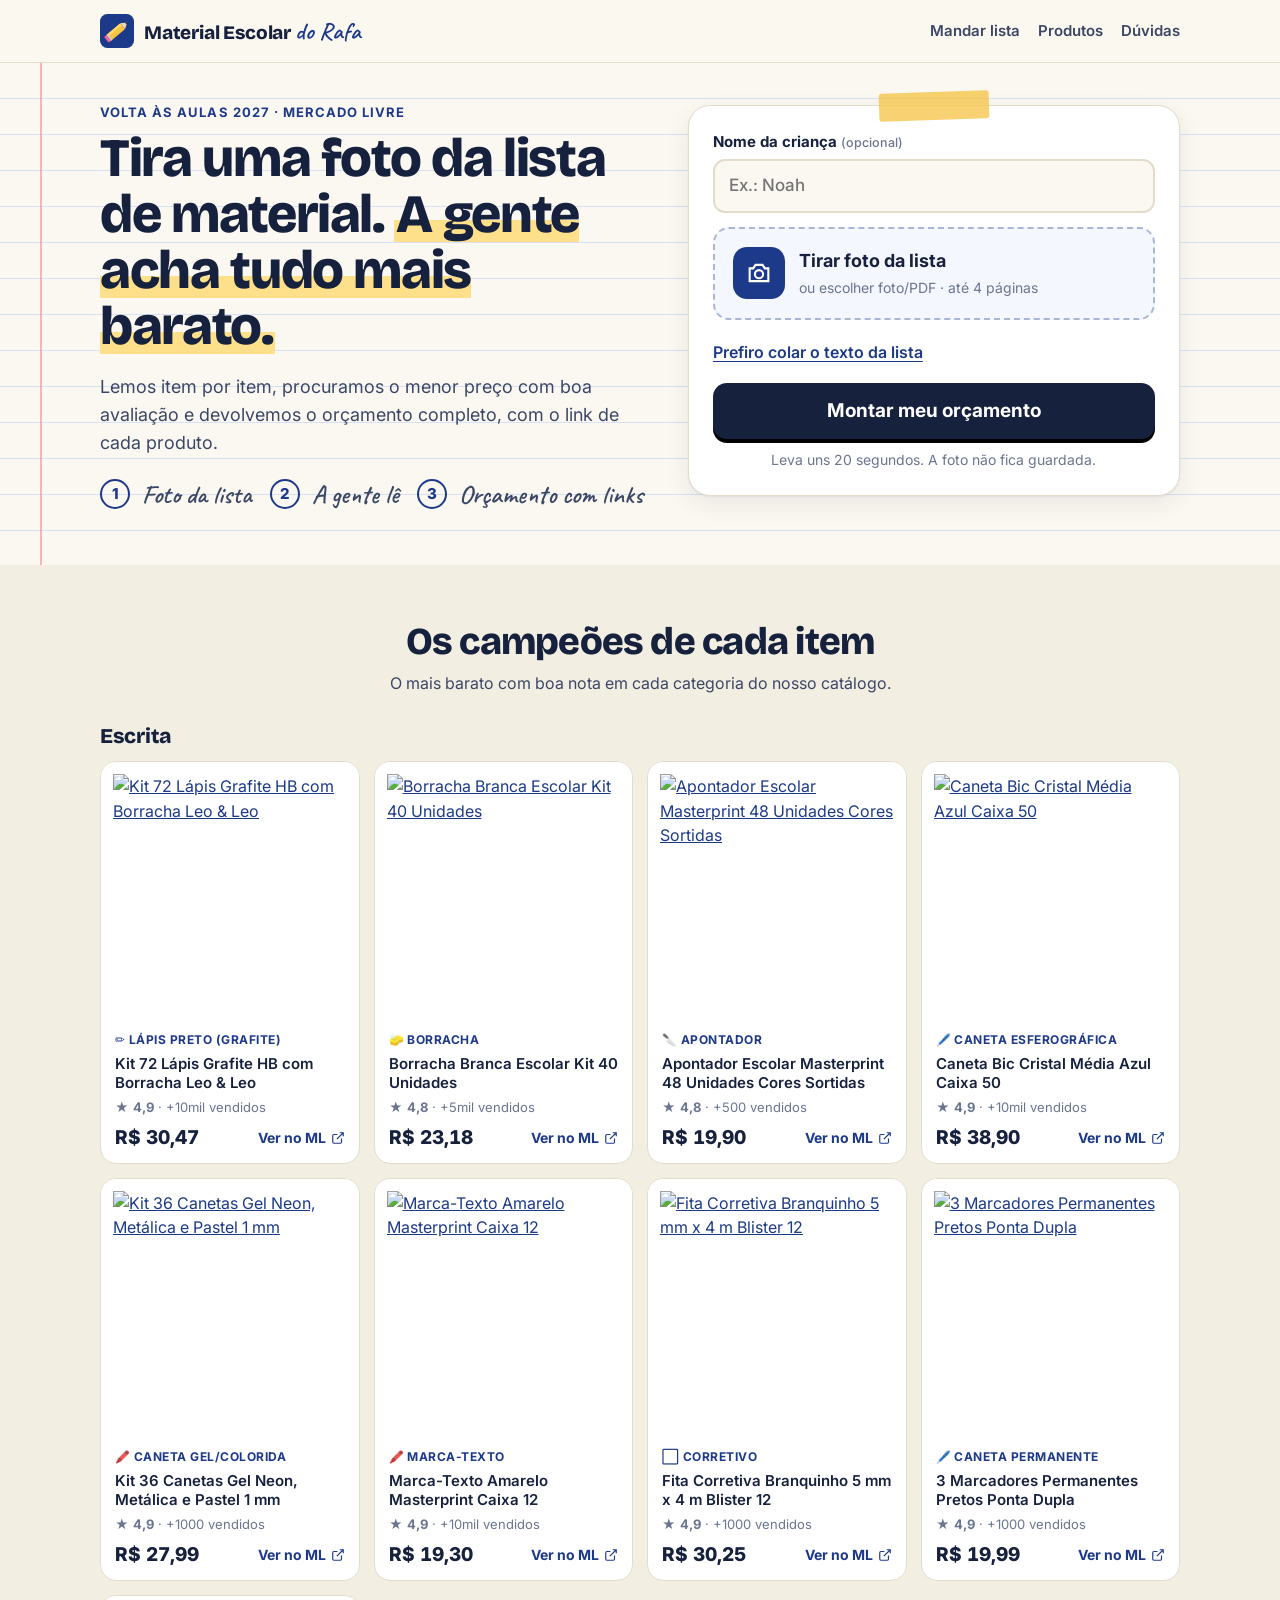
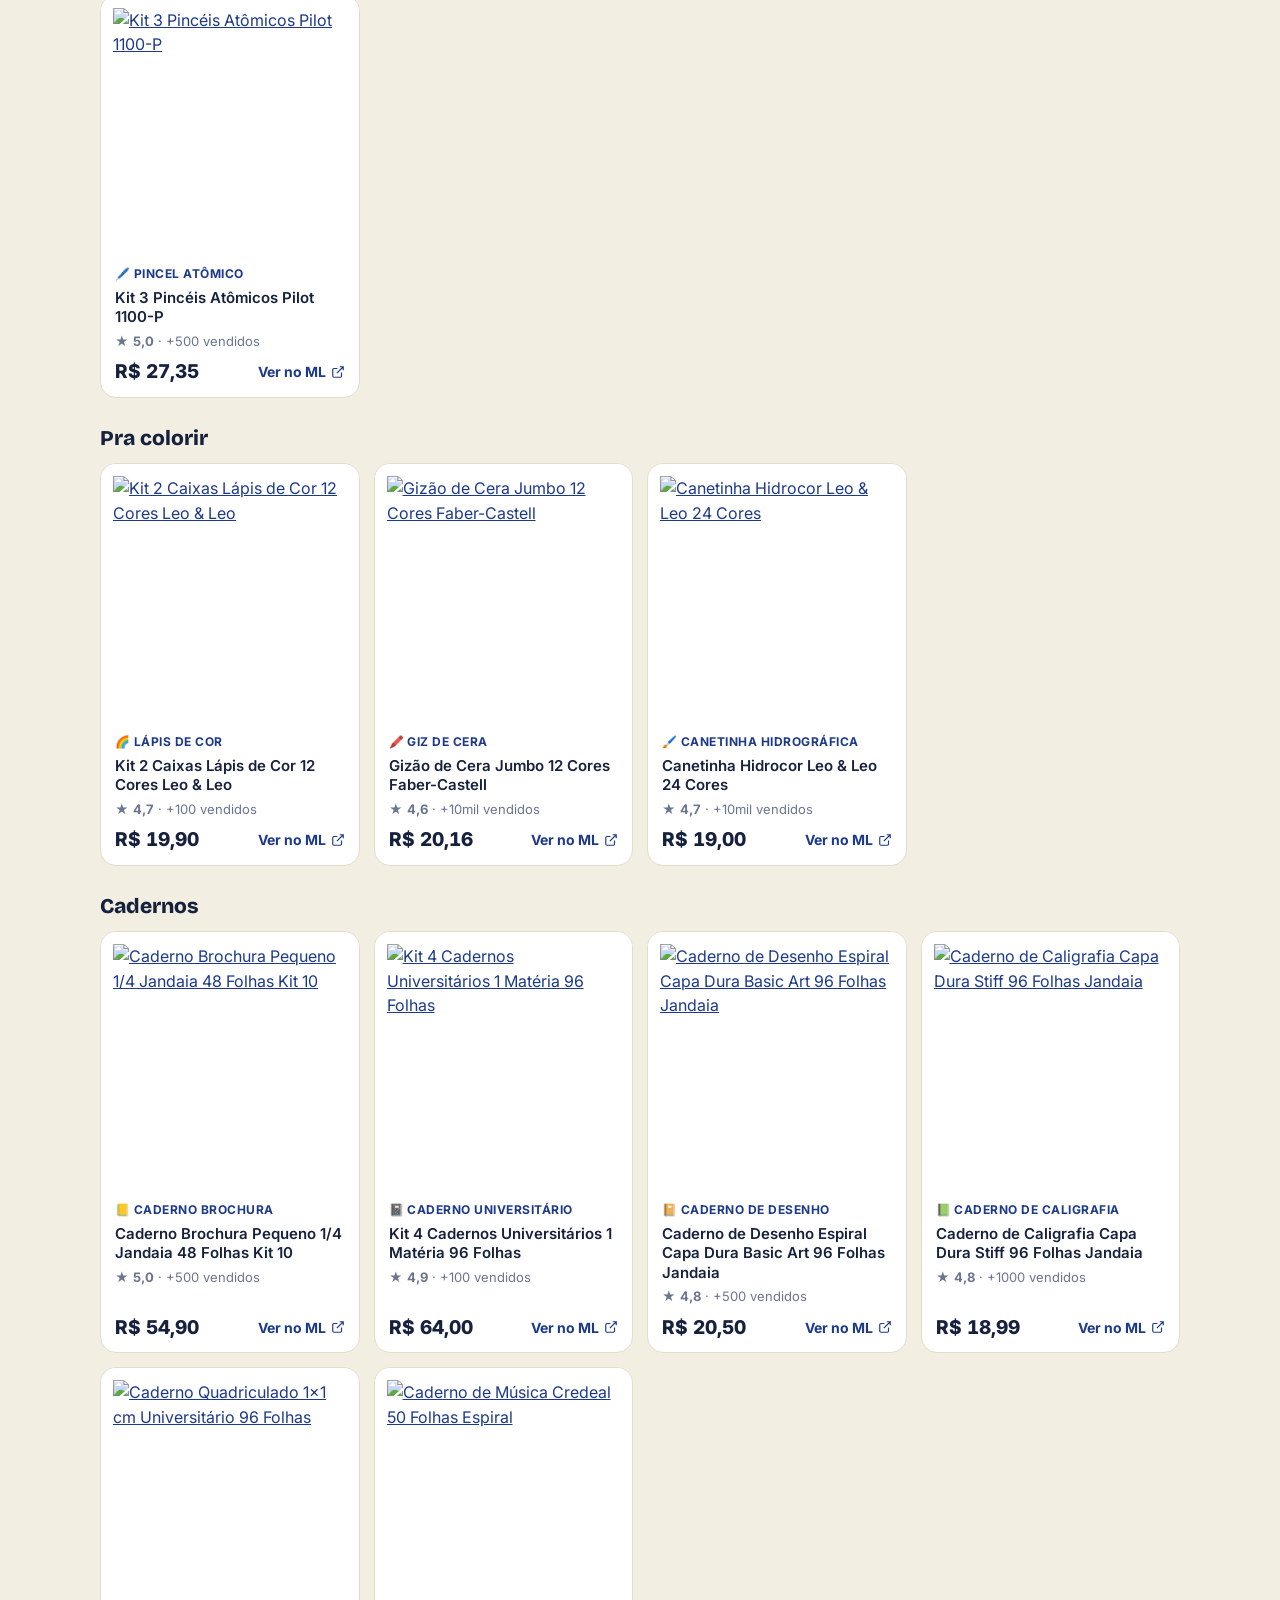
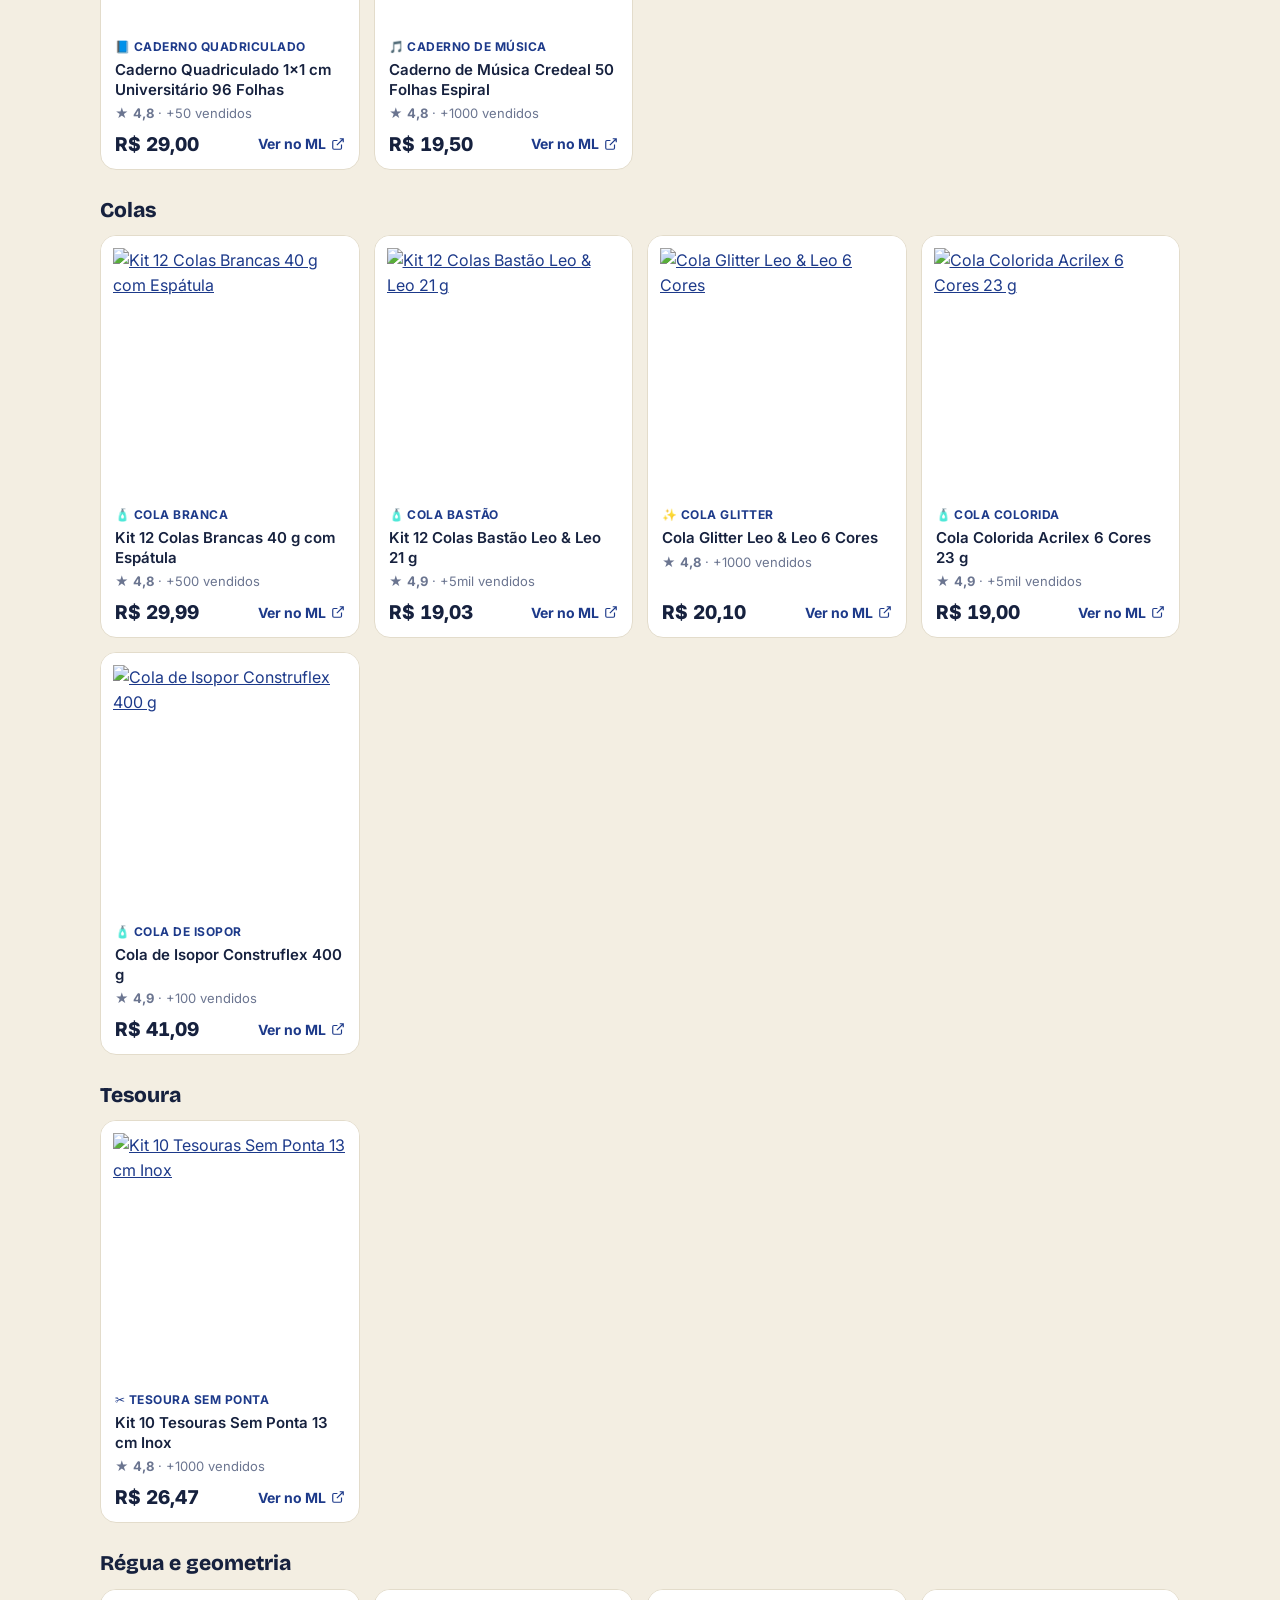
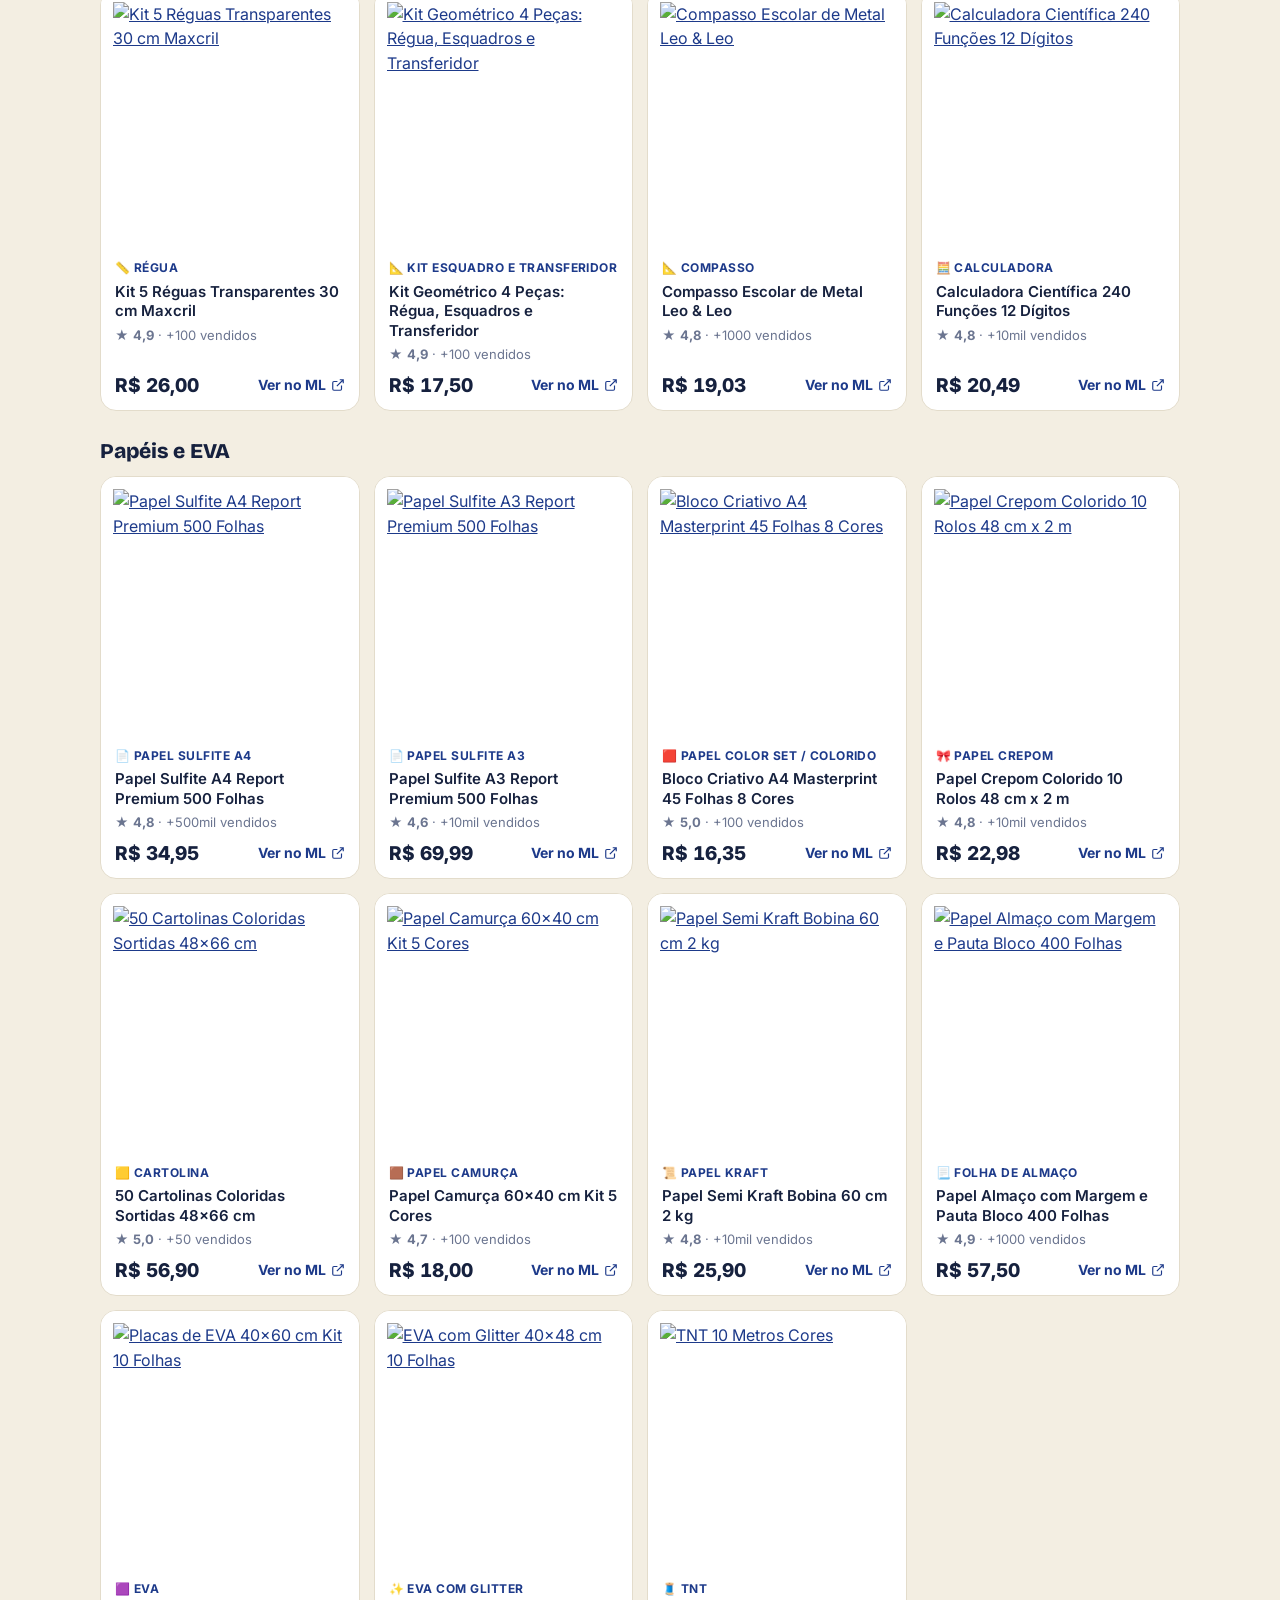
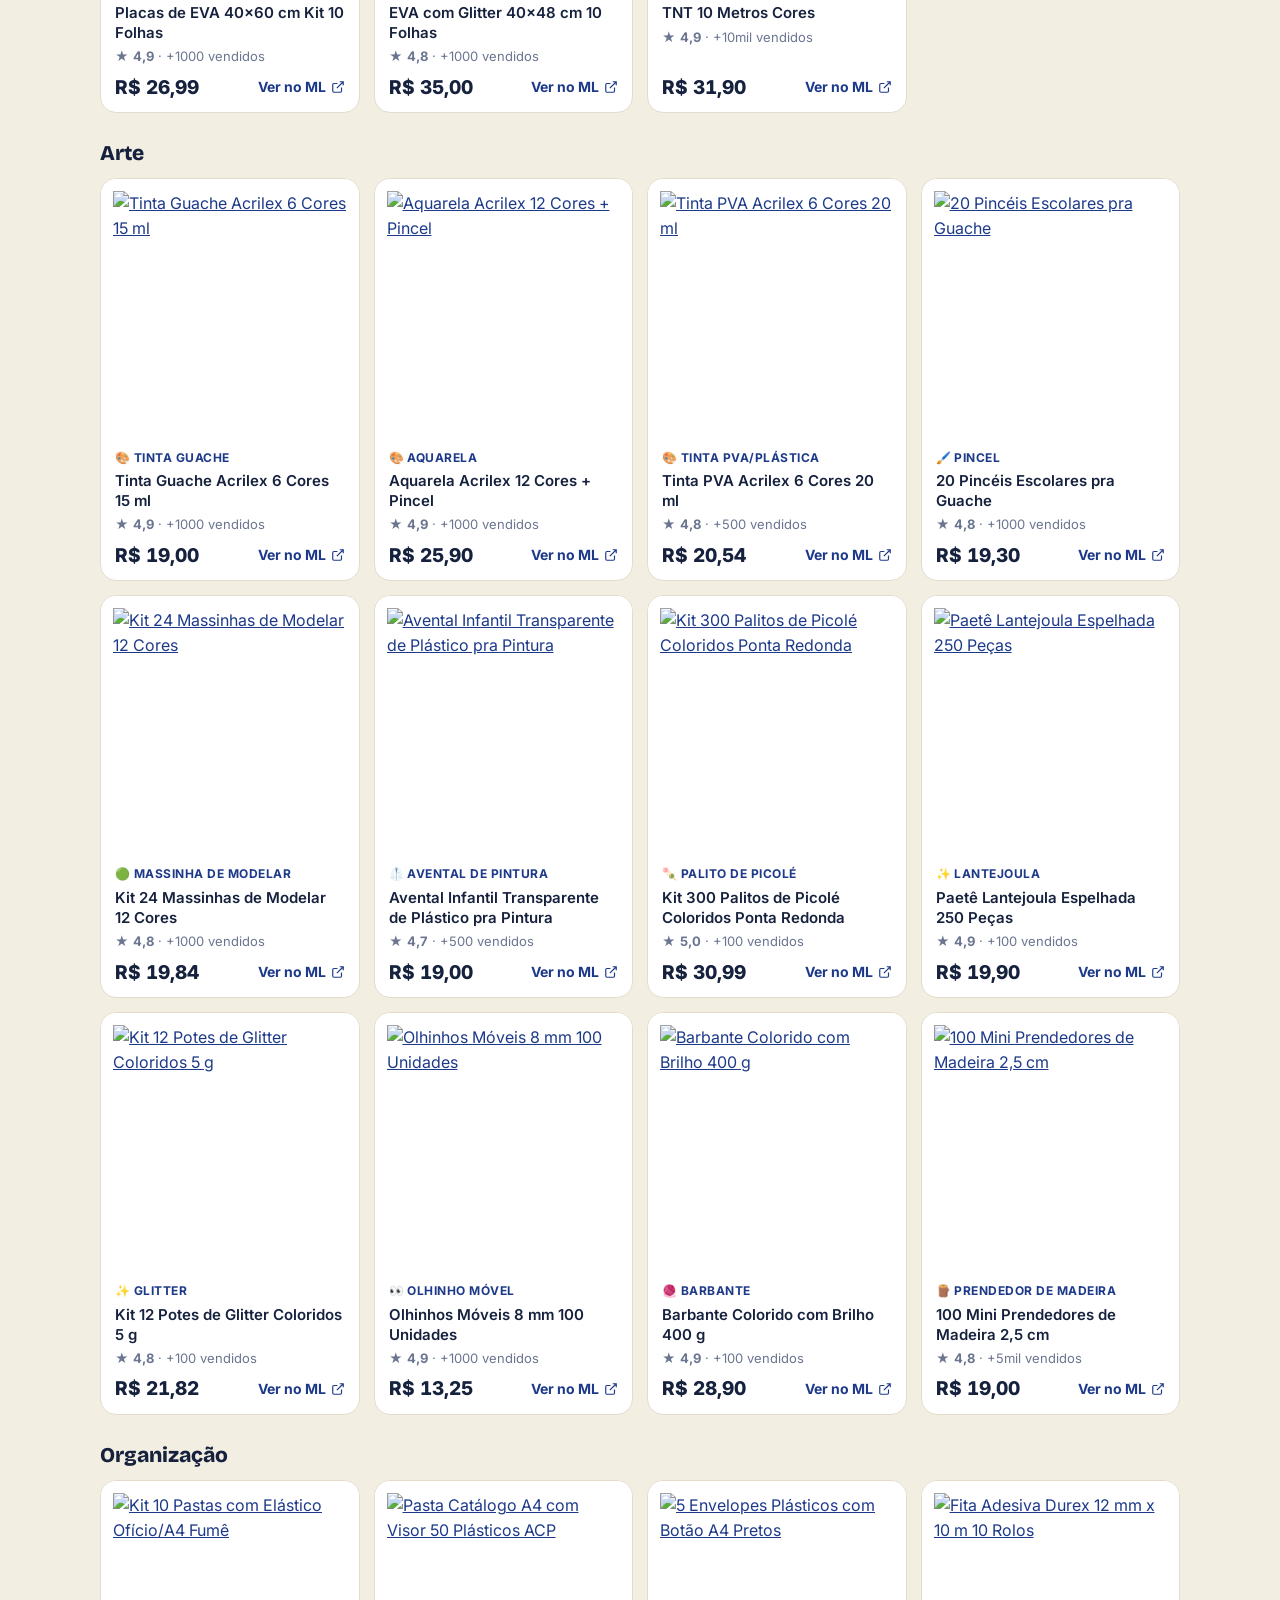
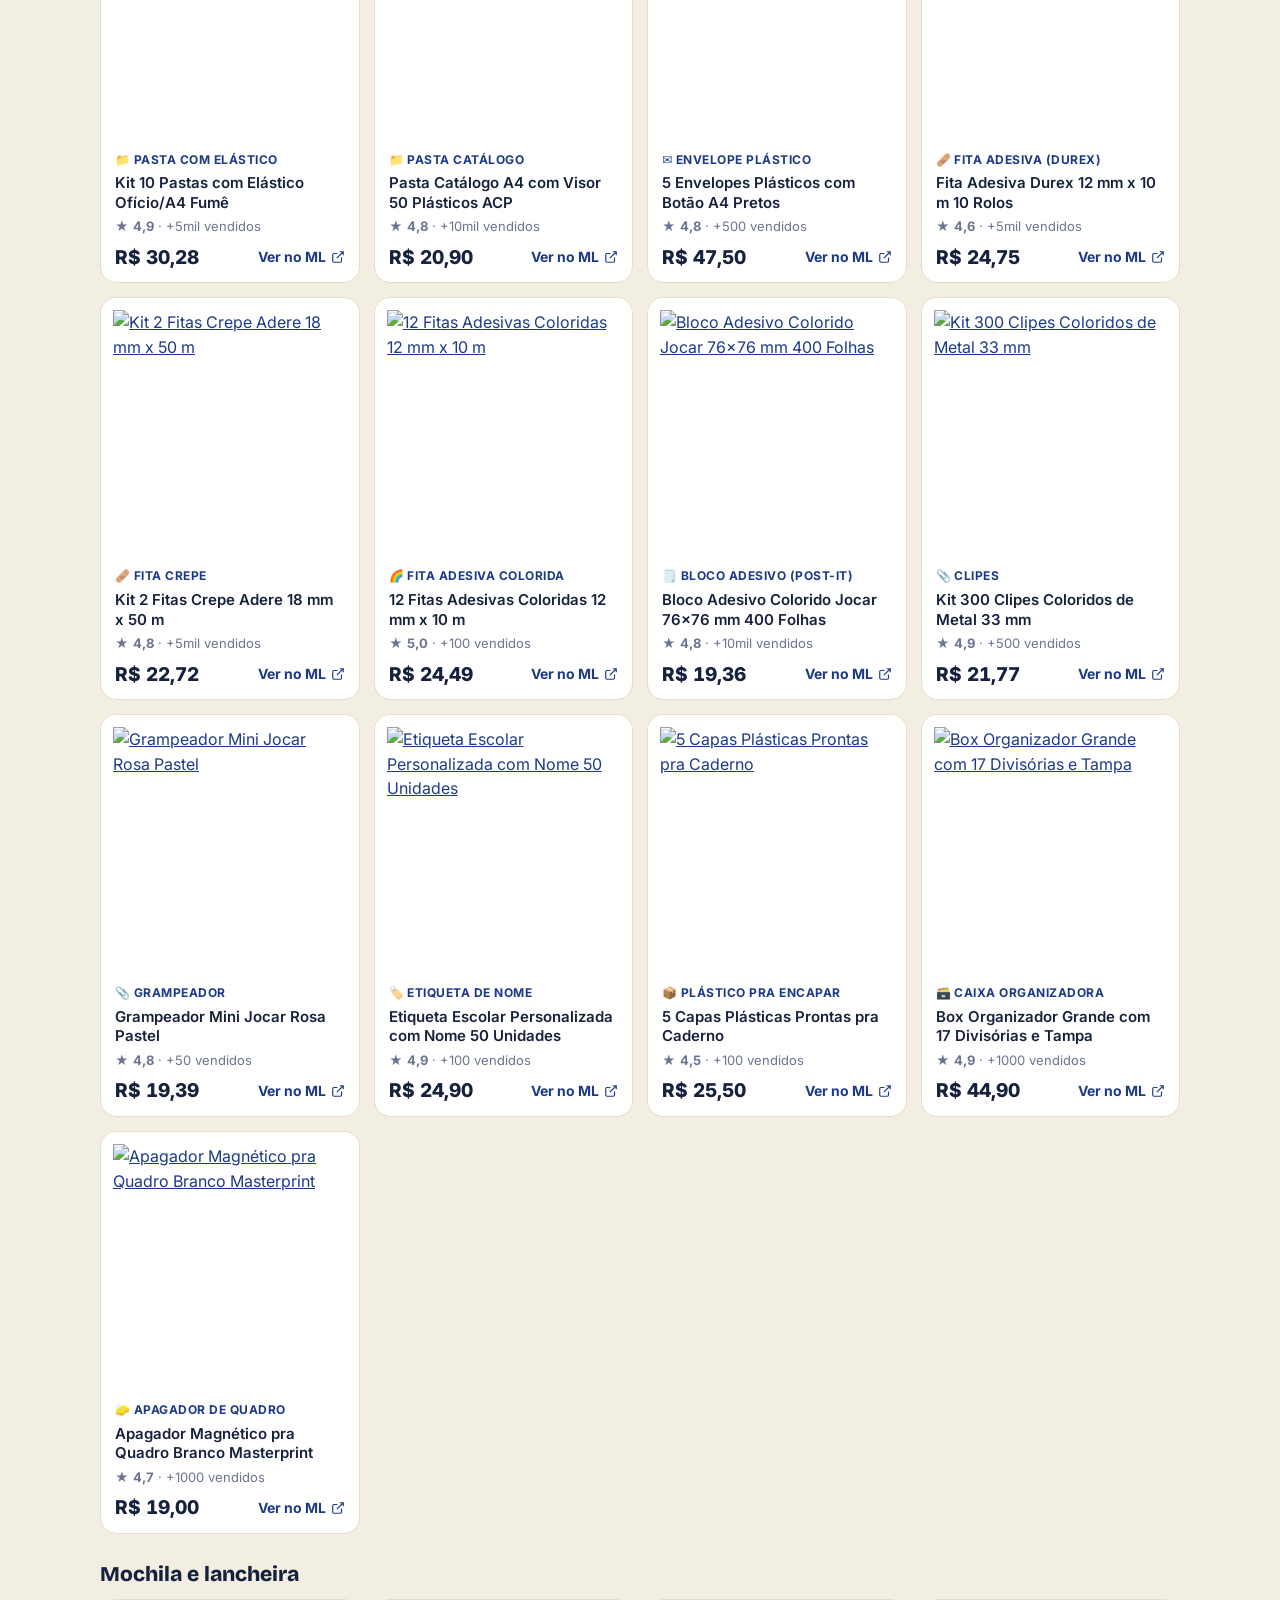
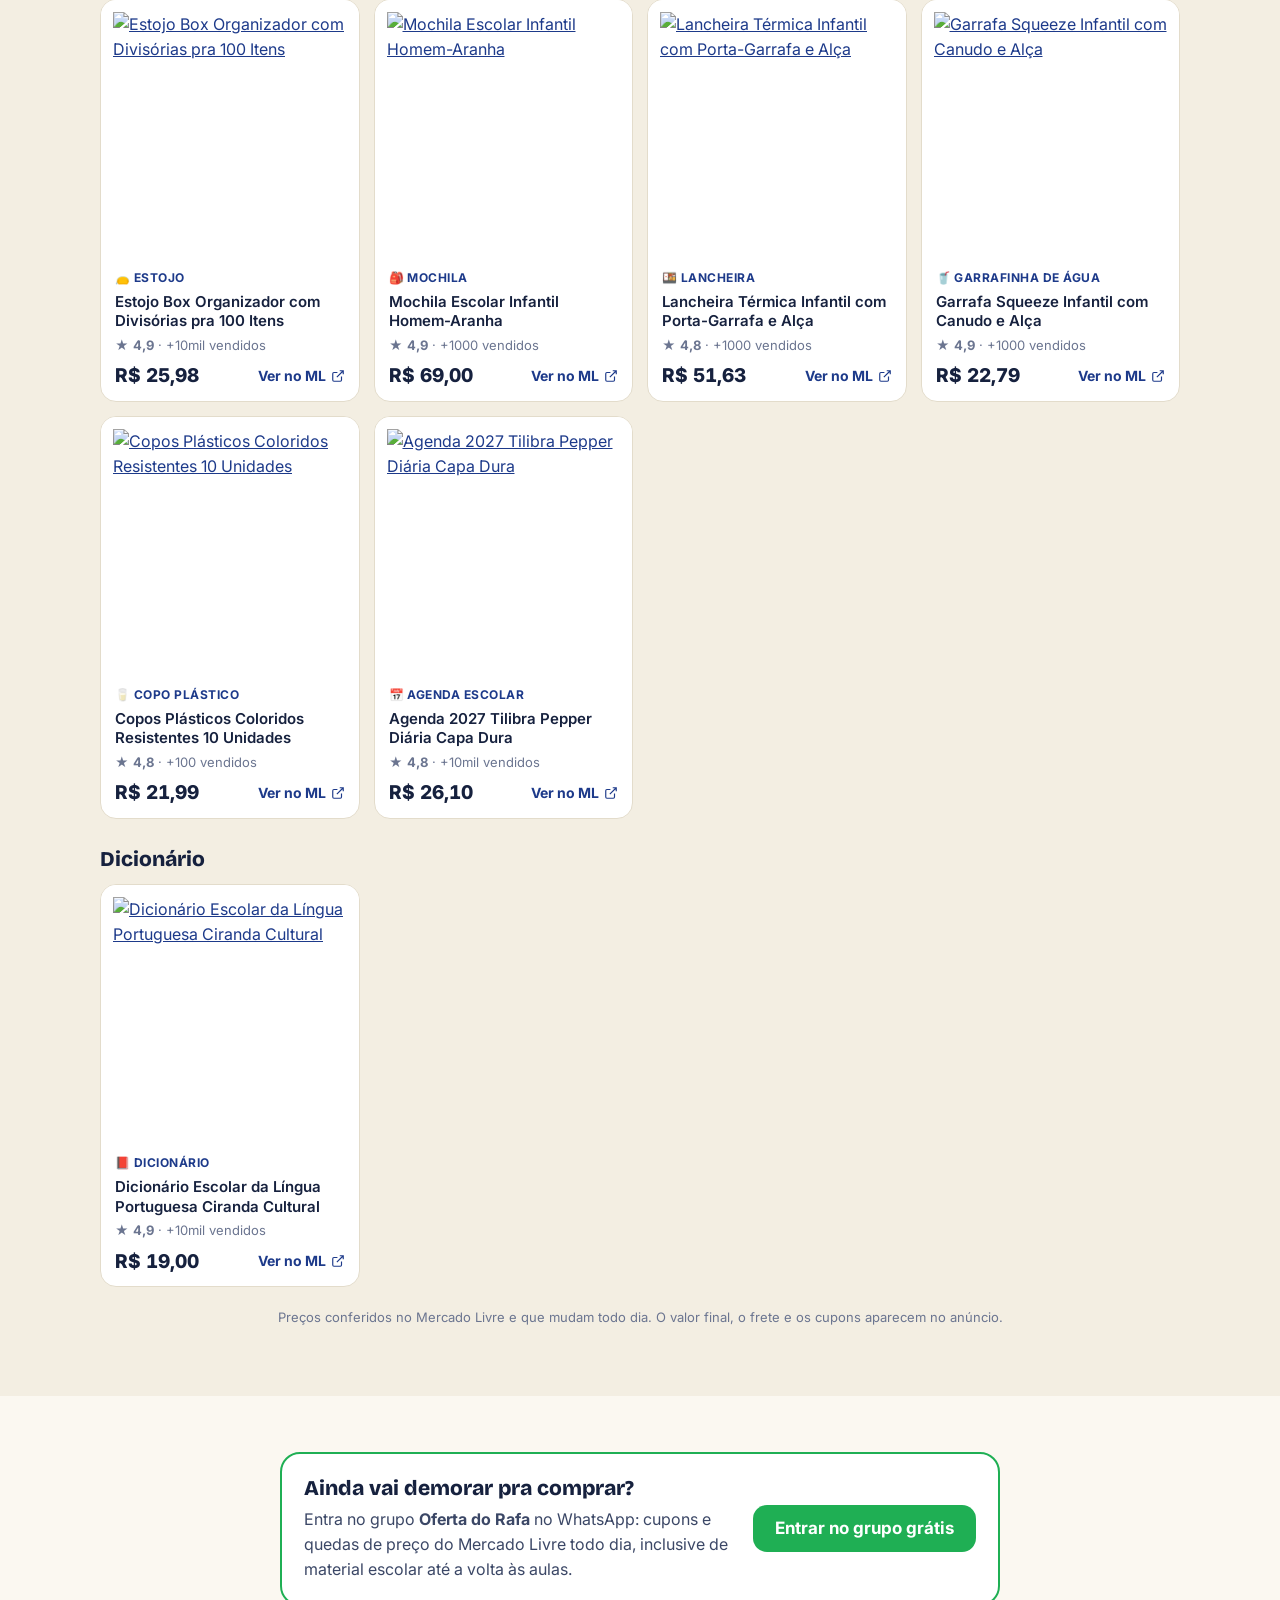
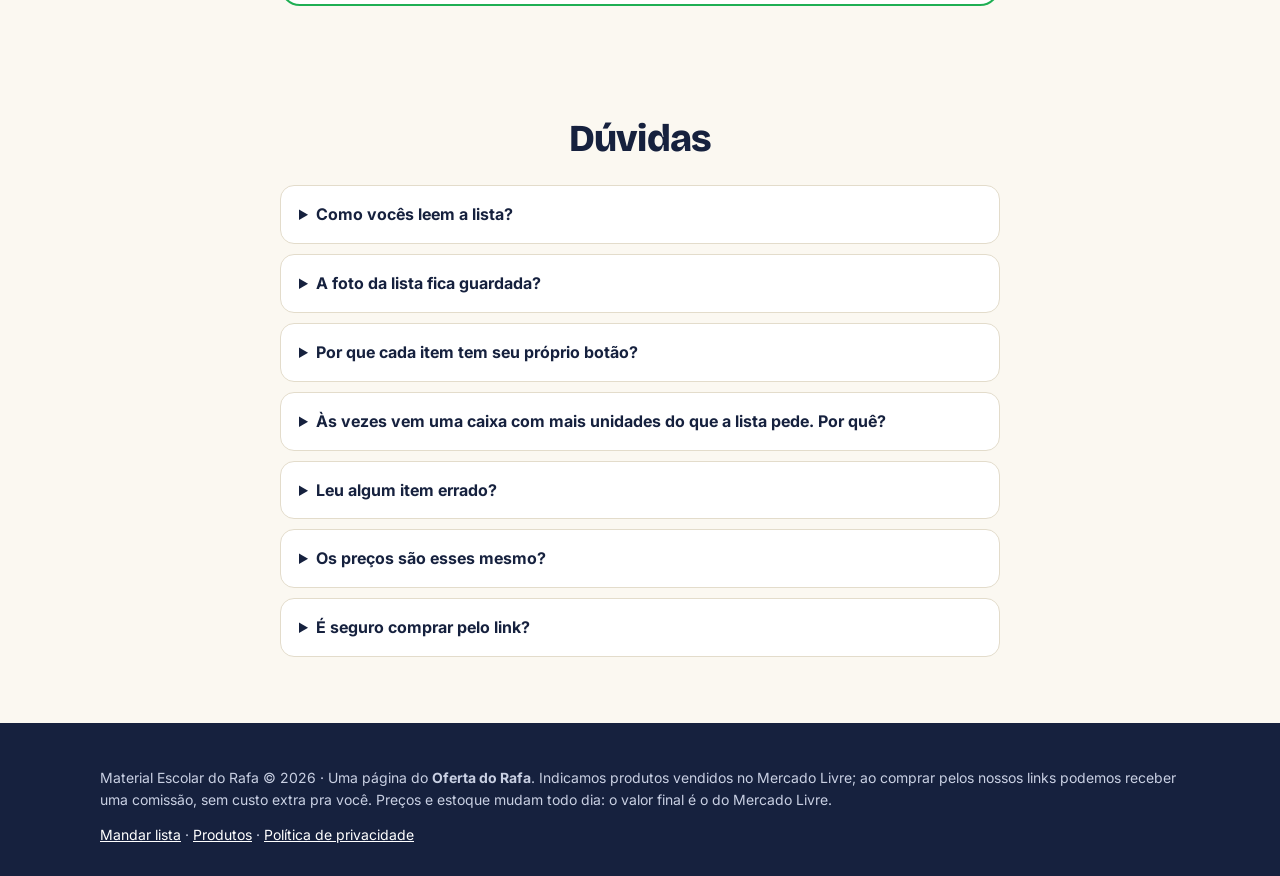
==== index.html @ e91b379a "Casamento: respeita 'não jumbo'/'não gel', triangular não é jumbo, nome composto; prompt com t resum" ====
<!doctype html>
<html lang="pt-BR">
<head>
<meta charset="utf-8">
<meta name="viewport" content="width=device-width, initial-scale=1, viewport-fit=cover">
<title>Material Escolar do Rafa: tire foto da lista e veja o orçamento mais barato</title>
<meta name="description" content="Mande a foto da lista de material escolar: a gente lê item por item e monta o orçamento mais barato no Mercado Livre, com o link de cada produto.">
<link rel="canonical" href="https://escolar.ofertadorafa.com.br/">
<meta property="og:title" content="Material Escolar do Rafa: tire foto da lista e veja o orçamento mais barato">
<meta property="og:description" content="Mande a foto da lista de material escolar: a gente lê item por item e monta o orçamento mais barato no Mercado Livre, com o link de cada produto.">
<meta property="og:type" content="website">
<meta property="og:url" content="https://escolar.ofertadorafa.com.br/">
<meta property="og:site_name" content="Material Escolar do Rafa">
<meta property="og:image" content="https://escolar.ofertadorafa.com.br/og.jpg">
<meta property="og:image:width" content="1200">
<meta property="og:image:height" content="630">
<meta name="twitter:card" content="summary_large_image">
<meta name="theme-color" content="#1D3A8A">
<link rel="icon" href="/favicon.svg" type="image/svg+xml">
<link rel="preconnect" href="https://fonts.googleapis.com">
<link rel="preconnect" href="https://fonts.gstatic.com" crossorigin>
<link href="https://fonts.googleapis.com/css2?family=Bricolage+Grotesque:opsz,wght@12..96,700;12..96,800&family=Caveat:wght@600&family=Inter:wght@400;500;600;700;800&display=swap" rel="stylesheet">
<link rel="stylesheet" href="/assets/style.css?v=2">
<script>
!function(f,b,e,v,n,t,s){if(f.fbq)return;n=f.fbq=function(){n.callMethod?n.callMethod.apply(n,arguments):n.queue.push(arguments)};if(!f._fbq)f._fbq=n;n.push=n;n.loaded=!0;n.version='2.0';n.queue=[];t=b.createElement(e);t.async=!0;t.src=v;s=b.getElementsByTagName(e)[0];s.parentNode.insertBefore(t,s)}(window,document,'script','https://connect.facebook.net/en_US/fbevents.js');
fbq('init','1896450861799386');fbq('track','PageView');
</script>
<noscript><img height="1" width="1" style="display:none" alt="" src="https://www.facebook.com/tr?id=1896450861799386&ev=PageView&noscript=1"></noscript>
</head>
<body>
<header class="hdr"><div class="wrap">
  <a class="logo" href="/" aria-label="Material Escolar do Rafa"><svg aria-hidden="true" viewBox="0 0 64 64"><rect width="64" height="64" rx="14" fill="#1D3A8A"/><g transform="rotate(-40 32 32)"><rect x="12" y="25" width="34" height="14" rx="2" fill="#F6C343"/><rect x="12" y="25" width="34" height="4.6" fill="#FFD966"/><rect x="6" y="25" width="8" height="14" rx="2" fill="#E86A8F"/><rect x="12" y="25" width="3" height="14" fill="#C9CED8"/><path d="M46 25 L57 32 L46 39 Z" fill="#F3D9B1"/><path d="M53.5 29.8 L57 32 L53.5 34.2 Z" fill="#16213E"/></g></svg>
<span>Material Escolar <i>do Rafa</i></span></a>
  <nav class="menu" aria-label="Menu"><a href="#enviar-lista">Mandar lista</a><a href="#catalogo">Produtos</a><a class="hide-sm" href="#duvidas">Dúvidas</a></nav>
</div></header>
<main>
<section class="hero" id="enviar-lista"><div class="wrap">
  <div class="hero-tx">
    <p class="eyebrow">Volta às aulas 2027 · Mercado Livre</p>
    <h1>Tira uma foto da lista de material. <span class="marca">A gente acha tudo mais barato.</span></h1>
    <p class="sub">Lemos item por item, procuramos o menor preço com boa avaliação e devolvemos o orçamento completo, com o link de cada produto.</p>
    <ol class="passos"><li><b>1</b> Foto da lista</li><li><b>2</b> A gente lê</li><li><b>3</b> Orçamento com links</li></ol>
  </div>
  <div class="envio">
    <form id="form-lista" novalidate>
      <label class="campo"><span>Nome da criança <small>(opcional)</small></span>
        <input id="nome" name="nome" type="text" maxlength="30" autocomplete="off" placeholder="Ex.: Noah"></label>
      <label class="drop" id="drop">
        <input id="foto" type="file" accept="image/*,application/pdf" multiple>
        <span class="drop-ic" aria-hidden="true"><svg viewBox="0 0 24 24" fill="none" stroke="currentColor" stroke-width="1.8"><path d="M4 8h3l2-3h6l2 3h3v11H4z"/><circle cx="12" cy="13" r="3.5"/></svg></span>
        <span class="drop-tx"><b>Tirar foto da lista</b><small>ou escolher foto/PDF · até 4 páginas</small></span>
      </label>
      <div class="previas" id="previas"></div>
      <button type="button" class="link" id="abre-texto">Prefiro colar o texto da lista</button>
      <div id="texto-wrap" hidden><textarea id="texto" rows="6" maxlength="6000" placeholder="Cole aqui a lista (do WhatsApp, e-mail, site da escola…)"></textarea></div>
      <button class="btn grande" id="enviar" type="submit">Montar meu orçamento</button>
      <p class="msg" id="msg" role="alert"></p>
      <p class="nota">Leva uns 20 segundos. A foto não fica guardada.</p>
    </form>
  </div>
</div></section>
<p class="aviso-comp" id="aviso-comp" hidden><b></b> Quer a da sua escola? <a href="#enviar-lista">Mande a foto aqui</a>.</p>
<section class="resultado wrap" id="resultado" hidden aria-live="polite"></section>

<section class="sec alt" id="catalogo"><div class="wrap">
  <div class="sec-title"><h2>Os campeões de cada item</h2><p>O mais barato com boa nota em cada categoria do nosso catálogo.</p></div>
  <h3 class="cat-title" id="escrita">Escrita</h3>
<div class="grid">
<article class="card">
  <a class="foto" href="https://meli.la/17jb9ZC" target="_blank" rel="noopener sponsored" data-ml="kit-72-lapis-grafite-hb-com-borracha-leo-leo" data-origem="catalogo-foto"><img src="/img/868926-MLA112945099434_072026.webp" alt="Kit 72 Lápis Grafite HB com Borracha Leo &amp; Leo" loading="lazy" decoding="async"></a>
  <div class="corpo">
    <p class="cat">✏️ Lápis preto (grafite)</p>
    <h3><a class="" href="https://meli.la/17jb9ZC" target="_blank" rel="noopener sponsored" data-ml="kit-72-lapis-grafite-hb-com-borracha-leo-leo" data-origem="catalogo-nome">Kit 72 Lápis Grafite HB com Borracha Leo &amp; Leo</a></h3>
    <p class="aval">★ <b>4,9</b> · +10mil vendidos</p>
    <div class="linha"><p class="preco">R$ 30,47</p><a class="ml" href="https://meli.la/17jb9ZC" target="_blank" rel="noopener sponsored" data-ml="kit-72-lapis-grafite-hb-com-borracha-leo-leo" data-origem="catalogo-botao">Ver no ML <svg viewBox="0 0 24 24" fill="none" stroke="currentColor" stroke-width="2" aria-hidden="true"><path d="M15 3h6v6M10 14 21 3M18 13v6a2 2 0 0 1-2 2H5a2 2 0 0 1-2-2V8a2 2 0 0 1 2-2h6"/></svg></a></div>
  </div>
</article>
<article class="card">
  <a class="foto" href="https://meli.la/2otxxzZ" target="_blank" rel="noopener sponsored" data-ml="borracha-branca-escolar-kit-40-unidades" data-origem="catalogo-foto"><img src="/img/960623-MLA100065675393_122025.webp" alt="Borracha Branca Escolar Kit 40 Unidades" loading="lazy" decoding="async"></a>
  <div class="corpo">
    <p class="cat">🧽 Borracha</p>
    <h3><a class="" href="https://meli.la/2otxxzZ" target="_blank" rel="noopener sponsored" data-ml="borracha-branca-escolar-kit-40-unidades" data-origem="catalogo-nome">Borracha Branca Escolar Kit 40 Unidades</a></h3>
    <p class="aval">★ <b>4,8</b> · +5mil vendidos</p>
    <div class="linha"><p class="preco">R$ 23,18</p><a class="ml" href="https://meli.la/2otxxzZ" target="_blank" rel="noopener sponsored" data-ml="borracha-branca-escolar-kit-40-unidades" data-origem="catalogo-botao">Ver no ML <svg viewBox="0 0 24 24" fill="none" stroke="currentColor" stroke-width="2" aria-hidden="true"><path d="M15 3h6v6M10 14 21 3M18 13v6a2 2 0 0 1-2 2H5a2 2 0 0 1-2-2V8a2 2 0 0 1 2-2h6"/></svg></a></div>
  </div>
</article>
<article class="card">
  <a class="foto" href="https://meli.la/18z6egi" target="_blank" rel="noopener sponsored" data-ml="apontador-escolar-masterprint-48-unidades-cores-so" data-origem="catalogo-foto"><img src="/img/679258-MLA86754870160_072025.webp" alt="Apontador Escolar Masterprint 48 Unidades Cores Sortidas" loading="lazy" decoding="async"></a>
  <div class="corpo">
    <p class="cat">🔪 Apontador</p>
    <h3><a class="" href="https://meli.la/18z6egi" target="_blank" rel="noopener sponsored" data-ml="apontador-escolar-masterprint-48-unidades-cores-so" data-origem="catalogo-nome">Apontador Escolar Masterprint 48 Unidades Cores Sortidas</a></h3>
    <p class="aval">★ <b>4,8</b> · +500 vendidos</p>
    <div class="linha"><p class="preco">R$ 19,90</p><a class="ml" href="https://meli.la/18z6egi" target="_blank" rel="noopener sponsored" data-ml="apontador-escolar-masterprint-48-unidades-cores-so" data-origem="catalogo-botao">Ver no ML <svg viewBox="0 0 24 24" fill="none" stroke="currentColor" stroke-width="2" aria-hidden="true"><path d="M15 3h6v6M10 14 21 3M18 13v6a2 2 0 0 1-2 2H5a2 2 0 0 1-2-2V8a2 2 0 0 1 2-2h6"/></svg></a></div>
  </div>
</article>
<article class="card">
  <a class="foto" href="https://meli.la/1m9kRC6" target="_blank" rel="noopener sponsored" data-ml="caneta-bic-cristal-media-azul-caixa-50" data-origem="catalogo-foto"><img src="/img/995607-MLB115354228921_072026.webp" alt="Caneta Bic Cristal Média Azul Caixa 50" loading="lazy" decoding="async"></a>
  <div class="corpo">
    <p class="cat">🖊️ Caneta esferográfica</p>
    <h3><a class="" href="https://meli.la/1m9kRC6" target="_blank" rel="noopener sponsored" data-ml="caneta-bic-cristal-media-azul-caixa-50" data-origem="catalogo-nome">Caneta Bic Cristal Média Azul Caixa 50</a></h3>
    <p class="aval">★ <b>4,9</b> · +10mil vendidos</p>
    <div class="linha"><p class="preco">R$ 38,90</p><a class="ml" href="https://meli.la/1m9kRC6" target="_blank" rel="noopener sponsored" data-ml="caneta-bic-cristal-media-azul-caixa-50" data-origem="catalogo-botao">Ver no ML <svg viewBox="0 0 24 24" fill="none" stroke="currentColor" stroke-width="2" aria-hidden="true"><path d="M15 3h6v6M10 14 21 3M18 13v6a2 2 0 0 1-2 2H5a2 2 0 0 1-2-2V8a2 2 0 0 1 2-2h6"/></svg></a></div>
  </div>
</article>
<article class="card">
  <a class="foto" href="https://meli.la/1J4YEcG" target="_blank" rel="noopener sponsored" data-ml="kit-36-canetas-gel-neon-metalica-e-pastel-1-mm" data-origem="catalogo-foto"><img src="/img/661903-MLA100084618819_122025.webp" alt="Kit 36 Canetas Gel Neon, Metálica e Pastel 1 mm" loading="lazy" decoding="async"></a>
  <div class="corpo">
    <p class="cat">🖍️ Caneta gel/colorida</p>
    <h3><a class="" href="https://meli.la/1J4YEcG" target="_blank" rel="noopener sponsored" data-ml="kit-36-canetas-gel-neon-metalica-e-pastel-1-mm" data-origem="catalogo-nome">Kit 36 Canetas Gel Neon, Metálica e Pastel 1 mm</a></h3>
    <p class="aval">★ <b>4,9</b> · +1000 vendidos</p>
    <div class="linha"><p class="preco">R$ 27,99</p><a class="ml" href="https://meli.la/1J4YEcG" target="_blank" rel="noopener sponsored" data-ml="kit-36-canetas-gel-neon-metalica-e-pastel-1-mm" data-origem="catalogo-botao">Ver no ML <svg viewBox="0 0 24 24" fill="none" stroke="currentColor" stroke-width="2" aria-hidden="true"><path d="M15 3h6v6M10 14 21 3M18 13v6a2 2 0 0 1-2 2H5a2 2 0 0 1-2-2V8a2 2 0 0 1 2-2h6"/></svg></a></div>
  </div>
</article>
<article class="card">
  <a class="foto" href="https://meli.la/2h77Su9" target="_blank" rel="noopener sponsored" data-ml="marca-texto-amarelo-masterprint-caixa-12" data-origem="catalogo-foto"><img src="/img/949951-MLA99597011950_122025.webp" alt="Marca-Texto Amarelo Masterprint Caixa 12" loading="lazy" decoding="async"></a>
  <div class="corpo">
    <p class="cat">🖍️ Marca-texto</p>
    <h3><a class="" href="https://meli.la/2h77Su9" target="_blank" rel="noopener sponsored" data-ml="marca-texto-amarelo-masterprint-caixa-12" data-origem="catalogo-nome">Marca-Texto Amarelo Masterprint Caixa 12</a></h3>
    <p class="aval">★ <b>4,9</b> · +10mil vendidos</p>
    <div class="linha"><p class="preco">R$ 19,30</p><a class="ml" href="https://meli.la/2h77Su9" target="_blank" rel="noopener sponsored" data-ml="marca-texto-amarelo-masterprint-caixa-12" data-origem="catalogo-botao">Ver no ML <svg viewBox="0 0 24 24" fill="none" stroke="currentColor" stroke-width="2" aria-hidden="true"><path d="M15 3h6v6M10 14 21 3M18 13v6a2 2 0 0 1-2 2H5a2 2 0 0 1-2-2V8a2 2 0 0 1 2-2h6"/></svg></a></div>
  </div>
</article>
<article class="card">
  <a class="foto" href="https://meli.la/2kJz5Ff" target="_blank" rel="noopener sponsored" data-ml="fita-corretiva-branquinho-5-mm-x-4-m-blister-12" data-origem="catalogo-foto"><img src="/img/878082-MLB104567148551_012026.webp" alt="Fita Corretiva Branquinho 5 mm x 4 m Blister 12" loading="lazy" decoding="async"></a>
  <div class="corpo">
    <p class="cat">⬜ Corretivo</p>
    <h3><a class="" href="https://meli.la/2kJz5Ff" target="_blank" rel="noopener sponsored" data-ml="fita-corretiva-branquinho-5-mm-x-4-m-blister-12" data-origem="catalogo-nome">Fita Corretiva Branquinho 5 mm x 4 m Blister 12</a></h3>
    <p class="aval">★ <b>4,9</b> · +1000 vendidos</p>
    <div class="linha"><p class="preco">R$ 30,25</p><a class="ml" href="https://meli.la/2kJz5Ff" target="_blank" rel="noopener sponsored" data-ml="fita-corretiva-branquinho-5-mm-x-4-m-blister-12" data-origem="catalogo-botao">Ver no ML <svg viewBox="0 0 24 24" fill="none" stroke="currentColor" stroke-width="2" aria-hidden="true"><path d="M15 3h6v6M10 14 21 3M18 13v6a2 2 0 0 1-2 2H5a2 2 0 0 1-2-2V8a2 2 0 0 1 2-2h6"/></svg></a></div>
  </div>
</article>
<article class="card">
  <a class="foto" href="https://meli.la/2P1Rzfo" target="_blank" rel="noopener sponsored" data-ml="3-marcadores-permanentes-pretos-ponta-dupla" data-origem="catalogo-foto"><img src="/img/783876-MLB109738254003_032026.webp" alt="3 Marcadores Permanentes Pretos Ponta Dupla" loading="lazy" decoding="async"></a>
  <div class="corpo">
    <p class="cat">🖊️ Caneta permanente</p>
    <h3><a class="" href="https://meli.la/2P1Rzfo" target="_blank" rel="noopener sponsored" data-ml="3-marcadores-permanentes-pretos-ponta-dupla" data-origem="catalogo-nome">3 Marcadores Permanentes Pretos Ponta Dupla</a></h3>
    <p class="aval">★ <b>4,9</b> · +1000 vendidos</p>
    <div class="linha"><p class="preco">R$ 19,99</p><a class="ml" href="https://meli.la/2P1Rzfo" target="_blank" rel="noopener sponsored" data-ml="3-marcadores-permanentes-pretos-ponta-dupla" data-origem="catalogo-botao">Ver no ML <svg viewBox="0 0 24 24" fill="none" stroke="currentColor" stroke-width="2" aria-hidden="true"><path d="M15 3h6v6M10 14 21 3M18 13v6a2 2 0 0 1-2 2H5a2 2 0 0 1-2-2V8a2 2 0 0 1 2-2h6"/></svg></a></div>
  </div>
</article>
<article class="card">
  <a class="foto" href="https://meli.la/12xepCe" target="_blank" rel="noopener sponsored" data-ml="kit-3-pinceis-atomicos-pilot-1100-p" data-origem="catalogo-foto"><img src="/img/623957-MLB119662244179_102026.webp" alt="Kit 3 Pincéis Atômicos Pilot 1100-P" loading="lazy" decoding="async"></a>
  <div class="corpo">
    <p class="cat">🖊️ Pincel atômico</p>
    <h3><a class="" href="https://meli.la/12xepCe" target="_blank" rel="noopener sponsored" data-ml="kit-3-pinceis-atomicos-pilot-1100-p" data-origem="catalogo-nome">Kit 3 Pincéis Atômicos Pilot 1100-P</a></h3>
    <p class="aval">★ <b>5,0</b> · +500 vendidos</p>
    <div class="linha"><p class="preco">R$ 27,35</p><a class="ml" href="https://meli.la/12xepCe" target="_blank" rel="noopener sponsored" data-ml="kit-3-pinceis-atomicos-pilot-1100-p" data-origem="catalogo-botao">Ver no ML <svg viewBox="0 0 24 24" fill="none" stroke="currentColor" stroke-width="2" aria-hidden="true"><path d="M15 3h6v6M10 14 21 3M18 13v6a2 2 0 0 1-2 2H5a2 2 0 0 1-2-2V8a2 2 0 0 1 2-2h6"/></svg></a></div>
  </div>
</article>
</div>
<h3 class="cat-title" id="cores">Pra colorir</h3>
<div class="grid">
<article class="card">
  <a class="foto" href="https://meli.la/2useg9N" target="_blank" rel="noopener sponsored" data-ml="kit-2-caixas-lapis-de-cor-12-cores-leo-leo" data-origem="catalogo-foto"><img src="/img/724289-MLB118000003447_092026.webp" alt="Kit 2 Caixas Lápis de Cor 12 Cores Leo &amp; Leo" loading="lazy" decoding="async"></a>
  <div class="corpo">
    <p class="cat">🌈 Lápis de cor</p>
    <h3><a class="" href="https://meli.la/2useg9N" target="_blank" rel="noopener sponsored" data-ml="kit-2-caixas-lapis-de-cor-12-cores-leo-leo" data-origem="catalogo-nome">Kit 2 Caixas Lápis de Cor 12 Cores Leo &amp; Leo</a></h3>
    <p class="aval">★ <b>4,7</b> · +100 vendidos</p>
    <div class="linha"><p class="preco">R$ 19,90</p><a class="ml" href="https://meli.la/2useg9N" target="_blank" rel="noopener sponsored" data-ml="kit-2-caixas-lapis-de-cor-12-cores-leo-leo" data-origem="catalogo-botao">Ver no ML <svg viewBox="0 0 24 24" fill="none" stroke="currentColor" stroke-width="2" aria-hidden="true"><path d="M15 3h6v6M10 14 21 3M18 13v6a2 2 0 0 1-2 2H5a2 2 0 0 1-2-2V8a2 2 0 0 1 2-2h6"/></svg></a></div>
  </div>
</article>
<article class="card">
  <a class="foto" href="https://meli.la/1VyPT2X" target="_blank" rel="noopener sponsored" data-ml="gizao-de-cera-jumbo-12-cores-faber-castell" data-origem="catalogo-foto"><img src="/img/647323-MLA118378948742_102026.webp" alt="Gizão de Cera Jumbo 12 Cores Faber-Castell" loading="lazy" decoding="async"></a>
  <div class="corpo">
    <p class="cat">🖍️ Giz de cera</p>
    <h3><a class="" href="https://meli.la/1VyPT2X" target="_blank" rel="noopener sponsored" data-ml="gizao-de-cera-jumbo-12-cores-faber-castell" data-origem="catalogo-nome">Gizão de Cera Jumbo 12 Cores Faber-Castell</a></h3>
    <p class="aval">★ <b>4,6</b> · +10mil vendidos</p>
    <div class="linha"><p class="preco">R$ 20,16</p><a class="ml" href="https://meli.la/1VyPT2X" target="_blank" rel="noopener sponsored" data-ml="gizao-de-cera-jumbo-12-cores-faber-castell" data-origem="catalogo-botao">Ver no ML <svg viewBox="0 0 24 24" fill="none" stroke="currentColor" stroke-width="2" aria-hidden="true"><path d="M15 3h6v6M10 14 21 3M18 13v6a2 2 0 0 1-2 2H5a2 2 0 0 1-2-2V8a2 2 0 0 1 2-2h6"/></svg></a></div>
  </div>
</article>
<article class="card">
  <a class="foto" href="https://meli.la/2NDuPSx" target="_blank" rel="noopener sponsored" data-ml="canetinha-hidrocor-leo-leo-24-cores" data-origem="catalogo-foto"><img src="/img/922768-MLA99602860282_122025.webp" alt="Canetinha Hidrocor Leo &amp; Leo 24 Cores" loading="lazy" decoding="async"></a>
  <div class="corpo">
    <p class="cat">🖌️ Canetinha hidrográfica</p>
    <h3><a class="" href="https://meli.la/2NDuPSx" target="_blank" rel="noopener sponsored" data-ml="canetinha-hidrocor-leo-leo-24-cores" data-origem="catalogo-nome">Canetinha Hidrocor Leo &amp; Leo 24 Cores</a></h3>
    <p class="aval">★ <b>4,7</b> · +10mil vendidos</p>
    <div class="linha"><p class="preco">R$ 19,00</p><a class="ml" href="https://meli.la/2NDuPSx" target="_blank" rel="noopener sponsored" data-ml="canetinha-hidrocor-leo-leo-24-cores" data-origem="catalogo-botao">Ver no ML <svg viewBox="0 0 24 24" fill="none" stroke="currentColor" stroke-width="2" aria-hidden="true"><path d="M15 3h6v6M10 14 21 3M18 13v6a2 2 0 0 1-2 2H5a2 2 0 0 1-2-2V8a2 2 0 0 1 2-2h6"/></svg></a></div>
  </div>
</article>
</div>
<h3 class="cat-title" id="cadernos">Cadernos</h3>
<div class="grid">
<article class="card">
  <a class="foto" href="https://meli.la/2vAAbVN" target="_blank" rel="noopener sponsored" data-ml="caderno-brochura-pequeno-1-4-jandaia-48-folhas-kit" data-origem="catalogo-foto"><img src="/img/995589-MLB109627290314_042026.webp" alt="Caderno Brochura Pequeno 1/4 Jandaia 48 Folhas Kit 10" loading="lazy" decoding="async"></a>
  <div class="corpo">
    <p class="cat">📒 Caderno brochura</p>
    <h3><a class="" href="https://meli.la/2vAAbVN" target="_blank" rel="noopener sponsored" data-ml="caderno-brochura-pequeno-1-4-jandaia-48-folhas-kit" data-origem="catalogo-nome">Caderno Brochura Pequeno 1/4 Jandaia 48 Folhas Kit 10</a></h3>
    <p class="aval">★ <b>5,0</b> · +500 vendidos</p>
    <div class="linha"><p class="preco">R$ 54,90</p><a class="ml" href="https://meli.la/2vAAbVN" target="_blank" rel="noopener sponsored" data-ml="caderno-brochura-pequeno-1-4-jandaia-48-folhas-kit" data-origem="catalogo-botao">Ver no ML <svg viewBox="0 0 24 24" fill="none" stroke="currentColor" stroke-width="2" aria-hidden="true"><path d="M15 3h6v6M10 14 21 3M18 13v6a2 2 0 0 1-2 2H5a2 2 0 0 1-2-2V8a2 2 0 0 1 2-2h6"/></svg></a></div>
  </div>
</article>
<article class="card">
  <a class="foto" href="https://meli.la/2Y3Xj85" target="_blank" rel="noopener sponsored" data-ml="kit-4-cadernos-universitarios-1-materia-96-folhas" data-origem="catalogo-foto"><img src="/img/638951-MLB104511834097_012026.webp" alt="Kit 4 Cadernos Universitários 1 Matéria 96 Folhas" loading="lazy" decoding="async"></a>
  <div class="corpo">
    <p class="cat">📓 Caderno universitário</p>
    <h3><a class="" href="https://meli.la/2Y3Xj85" target="_blank" rel="noopener sponsored" data-ml="kit-4-cadernos-universitarios-1-materia-96-folhas" data-origem="catalogo-nome">Kit 4 Cadernos Universitários 1 Matéria 96 Folhas</a></h3>
    <p class="aval">★ <b>4,9</b> · +100 vendidos</p>
    <div class="linha"><p class="preco">R$ 64,00</p><a class="ml" href="https://meli.la/2Y3Xj85" target="_blank" rel="noopener sponsored" data-ml="kit-4-cadernos-universitarios-1-materia-96-folhas" data-origem="catalogo-botao">Ver no ML <svg viewBox="0 0 24 24" fill="none" stroke="currentColor" stroke-width="2" aria-hidden="true"><path d="M15 3h6v6M10 14 21 3M18 13v6a2 2 0 0 1-2 2H5a2 2 0 0 1-2-2V8a2 2 0 0 1 2-2h6"/></svg></a></div>
  </div>
</article>
<article class="card">
  <a class="foto" href="https://meli.la/1UVRjfW" target="_blank" rel="noopener sponsored" data-ml="caderno-de-desenho-espiral-capa-dura-basic-art-96-" data-origem="catalogo-foto"><img src="/img/828688-MLA97520351504_112025.webp" alt="Caderno de Desenho Espiral Capa Dura Basic Art 96 Folhas Jandaia" loading="lazy" decoding="async"></a>
  <div class="corpo">
    <p class="cat">📔 Caderno de desenho</p>
    <h3><a class="" href="https://meli.la/1UVRjfW" target="_blank" rel="noopener sponsored" data-ml="caderno-de-desenho-espiral-capa-dura-basic-art-96-" data-origem="catalogo-nome">Caderno de Desenho Espiral Capa Dura Basic Art 96 Folhas Jandaia</a></h3>
    <p class="aval">★ <b>4,8</b> · +500 vendidos</p>
    <div class="linha"><p class="preco">R$ 20,50</p><a class="ml" href="https://meli.la/1UVRjfW" target="_blank" rel="noopener sponsored" data-ml="caderno-de-desenho-espiral-capa-dura-basic-art-96-" data-origem="catalogo-botao">Ver no ML <svg viewBox="0 0 24 24" fill="none" stroke="currentColor" stroke-width="2" aria-hidden="true"><path d="M15 3h6v6M10 14 21 3M18 13v6a2 2 0 0 1-2 2H5a2 2 0 0 1-2-2V8a2 2 0 0 1 2-2h6"/></svg></a></div>
  </div>
</article>
<article class="card">
  <a class="foto" href="https://meli.la/1UCTS4Y" target="_blank" rel="noopener sponsored" data-ml="caderno-de-caligrafia-capa-dura-stiff-96-folhas-ja" data-origem="catalogo-foto"><img src="/img/910288-MLA113791447538_072026.webp" alt="Caderno de Caligrafia Capa Dura Stiff 96 Folhas Jandaia" loading="lazy" decoding="async"></a>
  <div class="corpo">
    <p class="cat">📗 Caderno de caligrafia</p>
    <h3><a class="" href="https://meli.la/1UCTS4Y" target="_blank" rel="noopener sponsored" data-ml="caderno-de-caligrafia-capa-dura-stiff-96-folhas-ja" data-origem="catalogo-nome">Caderno de Caligrafia Capa Dura Stiff 96 Folhas Jandaia</a></h3>
    <p class="aval">★ <b>4,8</b> · +1000 vendidos</p>
    <div class="linha"><p class="preco">R$ 18,99</p><a class="ml" href="https://meli.la/1UCTS4Y" target="_blank" rel="noopener sponsored" data-ml="caderno-de-caligrafia-capa-dura-stiff-96-folhas-ja" data-origem="catalogo-botao">Ver no ML <svg viewBox="0 0 24 24" fill="none" stroke="currentColor" stroke-width="2" aria-hidden="true"><path d="M15 3h6v6M10 14 21 3M18 13v6a2 2 0 0 1-2 2H5a2 2 0 0 1-2-2V8a2 2 0 0 1 2-2h6"/></svg></a></div>
  </div>
</article>
<article class="card">
  <a class="foto" href="https://meli.la/134avm6" target="_blank" rel="noopener sponsored" data-ml="caderno-quadriculado-1x1-cm-universitario-96-folha" data-origem="catalogo-foto"><img src="/img/701476-MLB115960024133_082026.webp" alt="Caderno Quadriculado 1x1 cm Universitário 96 Folhas" loading="lazy" decoding="async"></a>
  <div class="corpo">
    <p class="cat">📘 Caderno quadriculado</p>
    <h3><a class="" href="https://meli.la/134avm6" target="_blank" rel="noopener sponsored" data-ml="caderno-quadriculado-1x1-cm-universitario-96-folha" data-origem="catalogo-nome">Caderno Quadriculado 1x1 cm Universitário 96 Folhas</a></h3>
    <p class="aval">★ <b>4,8</b> · +50 vendidos</p>
    <div class="linha"><p class="preco">R$ 29,00</p><a class="ml" href="https://meli.la/134avm6" target="_blank" rel="noopener sponsored" data-ml="caderno-quadriculado-1x1-cm-universitario-96-folha" data-origem="catalogo-botao">Ver no ML <svg viewBox="0 0 24 24" fill="none" stroke="currentColor" stroke-width="2" aria-hidden="true"><path d="M15 3h6v6M10 14 21 3M18 13v6a2 2 0 0 1-2 2H5a2 2 0 0 1-2-2V8a2 2 0 0 1 2-2h6"/></svg></a></div>
  </div>
</article>
<article class="card">
  <a class="foto" href="https://meli.la/2Qt89QA" target="_blank" rel="noopener sponsored" data-ml="caderno-de-musica-credeal-50-folhas-espiral" data-origem="catalogo-foto"><img src="/img/600656-MLA119268251542_112026.webp" alt="Caderno de Música Credeal 50 Folhas Espiral" loading="lazy" decoding="async"></a>
  <div class="corpo">
    <p class="cat">🎵 Caderno de música</p>
    <h3><a class="" href="https://meli.la/2Qt89QA" target="_blank" rel="noopener sponsored" data-ml="caderno-de-musica-credeal-50-folhas-espiral" data-origem="catalogo-nome">Caderno de Música Credeal 50 Folhas Espiral</a></h3>
    <p class="aval">★ <b>4,8</b> · +1000 vendidos</p>
    <div class="linha"><p class="preco">R$ 19,50</p><a class="ml" href="https://meli.la/2Qt89QA" target="_blank" rel="noopener sponsored" data-ml="caderno-de-musica-credeal-50-folhas-espiral" data-origem="catalogo-botao">Ver no ML <svg viewBox="0 0 24 24" fill="none" stroke="currentColor" stroke-width="2" aria-hidden="true"><path d="M15 3h6v6M10 14 21 3M18 13v6a2 2 0 0 1-2 2H5a2 2 0 0 1-2-2V8a2 2 0 0 1 2-2h6"/></svg></a></div>
  </div>
</article>
</div>
<h3 class="cat-title" id="cola">Colas</h3>
<div class="grid">
<article class="card">
  <a class="foto" href="https://meli.la/1LdGE8V" target="_blank" rel="noopener sponsored" data-ml="kit-12-colas-brancas-40-g-com-espatula" data-origem="catalogo-foto"><img src="/img/663747-MLA102761717744_122025.webp" alt="Kit 12 Colas Brancas 40 g com Espátula" loading="lazy" decoding="async"></a>
  <div class="corpo">
    <p class="cat">🧴 Cola branca</p>
    <h3><a class="" href="https://meli.la/1LdGE8V" target="_blank" rel="noopener sponsored" data-ml="kit-12-colas-brancas-40-g-com-espatula" data-origem="catalogo-nome">Kit 12 Colas Brancas 40 g com Espátula</a></h3>
    <p class="aval">★ <b>4,8</b> · +500 vendidos</p>
    <div class="linha"><p class="preco">R$ 29,99</p><a class="ml" href="https://meli.la/1LdGE8V" target="_blank" rel="noopener sponsored" data-ml="kit-12-colas-brancas-40-g-com-espatula" data-origem="catalogo-botao">Ver no ML <svg viewBox="0 0 24 24" fill="none" stroke="currentColor" stroke-width="2" aria-hidden="true"><path d="M15 3h6v6M10 14 21 3M18 13v6a2 2 0 0 1-2 2H5a2 2 0 0 1-2-2V8a2 2 0 0 1 2-2h6"/></svg></a></div>
  </div>
</article>
<article class="card">
  <a class="foto" href="https://meli.la/1VhGaZQ" target="_blank" rel="noopener sponsored" data-ml="kit-12-colas-bastao-leo-leo-21-g" data-origem="catalogo-foto"><img src="/img/772074-MLA100077729243_122025.webp" alt="Kit 12 Colas Bastão Leo &amp; Leo 21 g" loading="lazy" decoding="async"></a>
  <div class="corpo">
    <p class="cat">🧴 Cola bastão</p>
    <h3><a class="" href="https://meli.la/1VhGaZQ" target="_blank" rel="noopener sponsored" data-ml="kit-12-colas-bastao-leo-leo-21-g" data-origem="catalogo-nome">Kit 12 Colas Bastão Leo &amp; Leo 21 g</a></h3>
    <p class="aval">★ <b>4,9</b> · +5mil vendidos</p>
    <div class="linha"><p class="preco">R$ 19,03</p><a class="ml" href="https://meli.la/1VhGaZQ" target="_blank" rel="noopener sponsored" data-ml="kit-12-colas-bastao-leo-leo-21-g" data-origem="catalogo-botao">Ver no ML <svg viewBox="0 0 24 24" fill="none" stroke="currentColor" stroke-width="2" aria-hidden="true"><path d="M15 3h6v6M10 14 21 3M18 13v6a2 2 0 0 1-2 2H5a2 2 0 0 1-2-2V8a2 2 0 0 1 2-2h6"/></svg></a></div>
  </div>
</article>
<article class="card">
  <a class="foto" href="https://meli.la/2oYkFNh" target="_blank" rel="noopener sponsored" data-ml="cola-glitter-leo-leo-6-cores" data-origem="catalogo-foto"><img src="/img/760788-MLA99843133907_112025.webp" alt="Cola Glitter Leo &amp; Leo 6 Cores" loading="lazy" decoding="async"></a>
  <div class="corpo">
    <p class="cat">✨ Cola glitter</p>
    <h3><a class="" href="https://meli.la/2oYkFNh" target="_blank" rel="noopener sponsored" data-ml="cola-glitter-leo-leo-6-cores" data-origem="catalogo-nome">Cola Glitter Leo &amp; Leo 6 Cores</a></h3>
    <p class="aval">★ <b>4,8</b> · +1000 vendidos</p>
    <div class="linha"><p class="preco">R$ 20,10</p><a class="ml" href="https://meli.la/2oYkFNh" target="_blank" rel="noopener sponsored" data-ml="cola-glitter-leo-leo-6-cores" data-origem="catalogo-botao">Ver no ML <svg viewBox="0 0 24 24" fill="none" stroke="currentColor" stroke-width="2" aria-hidden="true"><path d="M15 3h6v6M10 14 21 3M18 13v6a2 2 0 0 1-2 2H5a2 2 0 0 1-2-2V8a2 2 0 0 1 2-2h6"/></svg></a></div>
  </div>
</article>
<article class="card">
  <a class="foto" href="https://meli.la/2o2PV9o" target="_blank" rel="noopener sponsored" data-ml="cola-colorida-acrilex-6-cores-23-g" data-origem="catalogo-foto"><img src="/img/850989-MLA99630210550_122025.webp" alt="Cola Colorida Acrilex 6 Cores 23 g" loading="lazy" decoding="async"></a>
  <div class="corpo">
    <p class="cat">🧴 Cola colorida</p>
    <h3><a class="" href="https://meli.la/2o2PV9o" target="_blank" rel="noopener sponsored" data-ml="cola-colorida-acrilex-6-cores-23-g" data-origem="catalogo-nome">Cola Colorida Acrilex 6 Cores 23 g</a></h3>
    <p class="aval">★ <b>4,9</b> · +5mil vendidos</p>
    <div class="linha"><p class="preco">R$ 19,00</p><a class="ml" href="https://meli.la/2o2PV9o" target="_blank" rel="noopener sponsored" data-ml="cola-colorida-acrilex-6-cores-23-g" data-origem="catalogo-botao">Ver no ML <svg viewBox="0 0 24 24" fill="none" stroke="currentColor" stroke-width="2" aria-hidden="true"><path d="M15 3h6v6M10 14 21 3M18 13v6a2 2 0 0 1-2 2H5a2 2 0 0 1-2-2V8a2 2 0 0 1 2-2h6"/></svg></a></div>
  </div>
</article>
<article class="card">
  <a class="foto" href="https://meli.la/1UPhhiu" target="_blank" rel="noopener sponsored" data-ml="cola-de-isopor-construflex-400-g" data-origem="catalogo-foto"><img src="/img/674450-MLA112857370293_062026.webp" alt="Cola de Isopor Construflex 400 g" loading="lazy" decoding="async"></a>
  <div class="corpo">
    <p class="cat">🧴 Cola de isopor</p>
    <h3><a class="" href="https://meli.la/1UPhhiu" target="_blank" rel="noopener sponsored" data-ml="cola-de-isopor-construflex-400-g" data-origem="catalogo-nome">Cola de Isopor Construflex 400 g</a></h3>
    <p class="aval">★ <b>4,9</b> · +100 vendidos</p>
    <div class="linha"><p class="preco">R$ 41,09</p><a class="ml" href="https://meli.la/1UPhhiu" target="_blank" rel="noopener sponsored" data-ml="cola-de-isopor-construflex-400-g" data-origem="catalogo-botao">Ver no ML <svg viewBox="0 0 24 24" fill="none" stroke="currentColor" stroke-width="2" aria-hidden="true"><path d="M15 3h6v6M10 14 21 3M18 13v6a2 2 0 0 1-2 2H5a2 2 0 0 1-2-2V8a2 2 0 0 1 2-2h6"/></svg></a></div>
  </div>
</article>
</div>
<h3 class="cat-title" id="corte">Tesoura</h3>
<div class="grid">
<article class="card">
  <a class="foto" href="https://meli.la/1uCzntR" target="_blank" rel="noopener sponsored" data-ml="kit-10-tesouras-sem-ponta-13-cm-inox" data-origem="catalogo-foto"><img src="/img/925271-MLB116881786134_092026.webp" alt="Kit 10 Tesouras Sem Ponta 13 cm Inox" loading="lazy" decoding="async"></a>
  <div class="corpo">
    <p class="cat">✂️ Tesoura sem ponta</p>
    <h3><a class="" href="https://meli.la/1uCzntR" target="_blank" rel="noopener sponsored" data-ml="kit-10-tesouras-sem-ponta-13-cm-inox" data-origem="catalogo-nome">Kit 10 Tesouras Sem Ponta 13 cm Inox</a></h3>
    <p class="aval">★ <b>4,8</b> · +1000 vendidos</p>
    <div class="linha"><p class="preco">R$ 26,47</p><a class="ml" href="https://meli.la/1uCzntR" target="_blank" rel="noopener sponsored" data-ml="kit-10-tesouras-sem-ponta-13-cm-inox" data-origem="catalogo-botao">Ver no ML <svg viewBox="0 0 24 24" fill="none" stroke="currentColor" stroke-width="2" aria-hidden="true"><path d="M15 3h6v6M10 14 21 3M18 13v6a2 2 0 0 1-2 2H5a2 2 0 0 1-2-2V8a2 2 0 0 1 2-2h6"/></svg></a></div>
  </div>
</article>
</div>
<h3 class="cat-title" id="geometria">Régua e geometria</h3>
<div class="grid">
<article class="card">
  <a class="foto" href="https://meli.la/1m9froa" target="_blank" rel="noopener sponsored" data-ml="kit-5-reguas-transparentes-30-cm-maxcril" data-origem="catalogo-foto"><img src="/img/662054-MLB103749002178_012026.webp" alt="Kit 5 Réguas Transparentes 30 cm Maxcril" loading="lazy" decoding="async"></a>
  <div class="corpo">
    <p class="cat">📏 Régua</p>
    <h3><a class="" href="https://meli.la/1m9froa" target="_blank" rel="noopener sponsored" data-ml="kit-5-reguas-transparentes-30-cm-maxcril" data-origem="catalogo-nome">Kit 5 Réguas Transparentes 30 cm Maxcril</a></h3>
    <p class="aval">★ <b>4,9</b> · +100 vendidos</p>
    <div class="linha"><p class="preco">R$ 26,00</p><a class="ml" href="https://meli.la/1m9froa" target="_blank" rel="noopener sponsored" data-ml="kit-5-reguas-transparentes-30-cm-maxcril" data-origem="catalogo-botao">Ver no ML <svg viewBox="0 0 24 24" fill="none" stroke="currentColor" stroke-width="2" aria-hidden="true"><path d="M15 3h6v6M10 14 21 3M18 13v6a2 2 0 0 1-2 2H5a2 2 0 0 1-2-2V8a2 2 0 0 1 2-2h6"/></svg></a></div>
  </div>
</article>
<article class="card">
  <a class="foto" href="https://meli.la/2pFHQSq" target="_blank" rel="noopener sponsored" data-ml="kit-geometrico-4-pecas-regua-esquadros-e-transferi" data-origem="catalogo-foto"><img src="/img/782626-MLA81903638542_012025.webp" alt="Kit Geométrico 4 Peças: Régua, Esquadros e Transferidor" loading="lazy" decoding="async"></a>
  <div class="corpo">
    <p class="cat">📐 Kit esquadro e transferidor</p>
    <h3><a class="" href="https://meli.la/2pFHQSq" target="_blank" rel="noopener sponsored" data-ml="kit-geometrico-4-pecas-regua-esquadros-e-transferi" data-origem="catalogo-nome">Kit Geométrico 4 Peças: Régua, Esquadros e Transferidor</a></h3>
    <p class="aval">★ <b>4,9</b> · +100 vendidos</p>
    <div class="linha"><p class="preco">R$ 17,50</p><a class="ml" href="https://meli.la/2pFHQSq" target="_blank" rel="noopener sponsored" data-ml="kit-geometrico-4-pecas-regua-esquadros-e-transferi" data-origem="catalogo-botao">Ver no ML <svg viewBox="0 0 24 24" fill="none" stroke="currentColor" stroke-width="2" aria-hidden="true"><path d="M15 3h6v6M10 14 21 3M18 13v6a2 2 0 0 1-2 2H5a2 2 0 0 1-2-2V8a2 2 0 0 1 2-2h6"/></svg></a></div>
  </div>
</article>
<article class="card">
  <a class="foto" href="https://meli.la/2t7jkEK" target="_blank" rel="noopener sponsored" data-ml="compasso-escolar-de-metal-leo-leo" data-origem="catalogo-foto"><img src="/img/757397-MLA99577184806_122025.webp" alt="Compasso Escolar de Metal Leo &amp; Leo" loading="lazy" decoding="async"></a>
  <div class="corpo">
    <p class="cat">📐 Compasso</p>
    <h3><a class="" href="https://meli.la/2t7jkEK" target="_blank" rel="noopener sponsored" data-ml="compasso-escolar-de-metal-leo-leo" data-origem="catalogo-nome">Compasso Escolar de Metal Leo &amp; Leo</a></h3>
    <p class="aval">★ <b>4,8</b> · +1000 vendidos</p>
    <div class="linha"><p class="preco">R$ 19,03</p><a class="ml" href="https://meli.la/2t7jkEK" target="_blank" rel="noopener sponsored" data-ml="compasso-escolar-de-metal-leo-leo" data-origem="catalogo-botao">Ver no ML <svg viewBox="0 0 24 24" fill="none" stroke="currentColor" stroke-width="2" aria-hidden="true"><path d="M15 3h6v6M10 14 21 3M18 13v6a2 2 0 0 1-2 2H5a2 2 0 0 1-2-2V8a2 2 0 0 1 2-2h6"/></svg></a></div>
  </div>
</article>
<article class="card">
  <a class="foto" href="https://meli.la/1shR7f9" target="_blank" rel="noopener sponsored" data-ml="calculadora-cientifica-240-funcoes-12-digitos" data-origem="catalogo-foto"><img src="/img/653983-MLB113662942823_062026.webp" alt="Calculadora Científica 240 Funções 12 Dígitos" loading="lazy" decoding="async"></a>
  <div class="corpo">
    <p class="cat">🧮 Calculadora</p>
    <h3><a class="" href="https://meli.la/1shR7f9" target="_blank" rel="noopener sponsored" data-ml="calculadora-cientifica-240-funcoes-12-digitos" data-origem="catalogo-nome">Calculadora Científica 240 Funções 12 Dígitos</a></h3>
    <p class="aval">★ <b>4,8</b> · +10mil vendidos</p>
    <div class="linha"><p class="preco">R$ 20,49</p><a class="ml" href="https://meli.la/1shR7f9" target="_blank" rel="noopener sponsored" data-ml="calculadora-cientifica-240-funcoes-12-digitos" data-origem="catalogo-botao">Ver no ML <svg viewBox="0 0 24 24" fill="none" stroke="currentColor" stroke-width="2" aria-hidden="true"><path d="M15 3h6v6M10 14 21 3M18 13v6a2 2 0 0 1-2 2H5a2 2 0 0 1-2-2V8a2 2 0 0 1 2-2h6"/></svg></a></div>
  </div>
</article>
</div>
<h3 class="cat-title" id="papeis">Papéis e EVA</h3>
<div class="grid">
<article class="card">
  <a class="foto" href="https://meli.la/2Z7XkHt" target="_blank" rel="noopener sponsored" data-ml="papel-sulfite-a4-report-premium-500-folhas" data-origem="catalogo-foto"><img src="/img/931714-MLA115751913476_092026.webp" alt="Papel Sulfite A4 Report Premium 500 Folhas" loading="lazy" decoding="async"></a>
  <div class="corpo">
    <p class="cat">📄 Papel sulfite A4</p>
    <h3><a class="" href="https://meli.la/2Z7XkHt" target="_blank" rel="noopener sponsored" data-ml="papel-sulfite-a4-report-premium-500-folhas" data-origem="catalogo-nome">Papel Sulfite A4 Report Premium 500 Folhas</a></h3>
    <p class="aval">★ <b>4,8</b> · +500mil vendidos</p>
    <div class="linha"><p class="preco">R$ 34,95</p><a class="ml" href="https://meli.la/2Z7XkHt" target="_blank" rel="noopener sponsored" data-ml="papel-sulfite-a4-report-premium-500-folhas" data-origem="catalogo-botao">Ver no ML <svg viewBox="0 0 24 24" fill="none" stroke="currentColor" stroke-width="2" aria-hidden="true"><path d="M15 3h6v6M10 14 21 3M18 13v6a2 2 0 0 1-2 2H5a2 2 0 0 1-2-2V8a2 2 0 0 1 2-2h6"/></svg></a></div>
  </div>
</article>
<article class="card">
  <a class="foto" href="https://meli.la/2VLLMaY" target="_blank" rel="noopener sponsored" data-ml="papel-sulfite-a3-report-premium-500-folhas" data-origem="catalogo-foto"><img src="/img/788840-MLA99509004934_112025.webp" alt="Papel Sulfite A3 Report Premium 500 Folhas" loading="lazy" decoding="async"></a>
  <div class="corpo">
    <p class="cat">📄 Papel sulfite A3</p>
    <h3><a class="" href="https://meli.la/2VLLMaY" target="_blank" rel="noopener sponsored" data-ml="papel-sulfite-a3-report-premium-500-folhas" data-origem="catalogo-nome">Papel Sulfite A3 Report Premium 500 Folhas</a></h3>
    <p class="aval">★ <b>4,6</b> · +10mil vendidos</p>
    <div class="linha"><p class="preco">R$ 69,99</p><a class="ml" href="https://meli.la/2VLLMaY" target="_blank" rel="noopener sponsored" data-ml="papel-sulfite-a3-report-premium-500-folhas" data-origem="catalogo-botao">Ver no ML <svg viewBox="0 0 24 24" fill="none" stroke="currentColor" stroke-width="2" aria-hidden="true"><path d="M15 3h6v6M10 14 21 3M18 13v6a2 2 0 0 1-2 2H5a2 2 0 0 1-2-2V8a2 2 0 0 1 2-2h6"/></svg></a></div>
  </div>
</article>
<article class="card">
  <a class="foto" href="https://meli.la/1BmSnNf" target="_blank" rel="noopener sponsored" data-ml="bloco-criativo-a4-masterprint-45-folhas-8-cores" data-origem="catalogo-foto"><img src="/img/989566-MLB87142191795_072025.webp" alt="Bloco Criativo A4 Masterprint 45 Folhas 8 Cores" loading="lazy" decoding="async"></a>
  <div class="corpo">
    <p class="cat">🟥 Papel color set / colorido</p>
    <h3><a class="" href="https://meli.la/1BmSnNf" target="_blank" rel="noopener sponsored" data-ml="bloco-criativo-a4-masterprint-45-folhas-8-cores" data-origem="catalogo-nome">Bloco Criativo A4 Masterprint 45 Folhas 8 Cores</a></h3>
    <p class="aval">★ <b>5,0</b> · +100 vendidos</p>
    <div class="linha"><p class="preco">R$ 16,35</p><a class="ml" href="https://meli.la/1BmSnNf" target="_blank" rel="noopener sponsored" data-ml="bloco-criativo-a4-masterprint-45-folhas-8-cores" data-origem="catalogo-botao">Ver no ML <svg viewBox="0 0 24 24" fill="none" stroke="currentColor" stroke-width="2" aria-hidden="true"><path d="M15 3h6v6M10 14 21 3M18 13v6a2 2 0 0 1-2 2H5a2 2 0 0 1-2-2V8a2 2 0 0 1 2-2h6"/></svg></a></div>
  </div>
</article>
<article class="card">
  <a class="foto" href="https://meli.la/2MjSh9a" target="_blank" rel="noopener sponsored" data-ml="papel-crepom-colorido-10-rolos-48-cm-x-2-m" data-origem="catalogo-foto"><img src="/img/849029-MLA118403187275_092026.webp" alt="Papel Crepom Colorido 10 Rolos 48 cm x 2 m" loading="lazy" decoding="async"></a>
  <div class="corpo">
    <p class="cat">🎀 Papel crepom</p>
    <h3><a class="" href="https://meli.la/2MjSh9a" target="_blank" rel="noopener sponsored" data-ml="papel-crepom-colorido-10-rolos-48-cm-x-2-m" data-origem="catalogo-nome">Papel Crepom Colorido 10 Rolos 48 cm x 2 m</a></h3>
    <p class="aval">★ <b>4,8</b> · +10mil vendidos</p>
    <div class="linha"><p class="preco">R$ 22,98</p><a class="ml" href="https://meli.la/2MjSh9a" target="_blank" rel="noopener sponsored" data-ml="papel-crepom-colorido-10-rolos-48-cm-x-2-m" data-origem="catalogo-botao">Ver no ML <svg viewBox="0 0 24 24" fill="none" stroke="currentColor" stroke-width="2" aria-hidden="true"><path d="M15 3h6v6M10 14 21 3M18 13v6a2 2 0 0 1-2 2H5a2 2 0 0 1-2-2V8a2 2 0 0 1 2-2h6"/></svg></a></div>
  </div>
</article>
<article class="card">
  <a class="foto" href="https://meli.la/2BoKkzS" target="_blank" rel="noopener sponsored" data-ml="50-cartolinas-coloridas-sortidas-48x66-cm" data-origem="catalogo-foto"><img src="/img/798659-MLB78061930325_072024.webp" alt="50 Cartolinas Coloridas Sortidas 48x66 cm" loading="lazy" decoding="async"></a>
  <div class="corpo">
    <p class="cat">🟨 Cartolina</p>
    <h3><a class="" href="https://meli.la/2BoKkzS" target="_blank" rel="noopener sponsored" data-ml="50-cartolinas-coloridas-sortidas-48x66-cm" data-origem="catalogo-nome">50 Cartolinas Coloridas Sortidas 48x66 cm</a></h3>
    <p class="aval">★ <b>5,0</b> · +50 vendidos</p>
    <div class="linha"><p class="preco">R$ 56,90</p><a class="ml" href="https://meli.la/2BoKkzS" target="_blank" rel="noopener sponsored" data-ml="50-cartolinas-coloridas-sortidas-48x66-cm" data-origem="catalogo-botao">Ver no ML <svg viewBox="0 0 24 24" fill="none" stroke="currentColor" stroke-width="2" aria-hidden="true"><path d="M15 3h6v6M10 14 21 3M18 13v6a2 2 0 0 1-2 2H5a2 2 0 0 1-2-2V8a2 2 0 0 1 2-2h6"/></svg></a></div>
  </div>
</article>
<article class="card">
  <a class="foto" href="https://meli.la/33fm1L6" target="_blank" rel="noopener sponsored" data-ml="papel-camurca-60x40-cm-kit-5-cores" data-origem="catalogo-foto"><img src="/img/944689-MLB89666024162_082025.webp" alt="Papel Camurça 60x40 cm Kit 5 Cores" loading="lazy" decoding="async"></a>
  <div class="corpo">
    <p class="cat">🟫 Papel camurça</p>
    <h3><a class="" href="https://meli.la/33fm1L6" target="_blank" rel="noopener sponsored" data-ml="papel-camurca-60x40-cm-kit-5-cores" data-origem="catalogo-nome">Papel Camurça 60x40 cm Kit 5 Cores</a></h3>
    <p class="aval">★ <b>4,7</b> · +100 vendidos</p>
    <div class="linha"><p class="preco">R$ 18,00</p><a class="ml" href="https://meli.la/33fm1L6" target="_blank" rel="noopener sponsored" data-ml="papel-camurca-60x40-cm-kit-5-cores" data-origem="catalogo-botao">Ver no ML <svg viewBox="0 0 24 24" fill="none" stroke="currentColor" stroke-width="2" aria-hidden="true"><path d="M15 3h6v6M10 14 21 3M18 13v6a2 2 0 0 1-2 2H5a2 2 0 0 1-2-2V8a2 2 0 0 1 2-2h6"/></svg></a></div>
  </div>
</article>
<article class="card">
  <a class="foto" href="https://meli.la/1WikaSF" target="_blank" rel="noopener sponsored" data-ml="papel-semi-kraft-bobina-60-cm-2-kg" data-origem="catalogo-foto"><img src="/img/744833-MLA100069911883_122025.webp" alt="Papel Semi Kraft Bobina 60 cm 2 kg" loading="lazy" decoding="async"></a>
  <div class="corpo">
    <p class="cat">📜 Papel kraft</p>
    <h3><a class="" href="https://meli.la/1WikaSF" target="_blank" rel="noopener sponsored" data-ml="papel-semi-kraft-bobina-60-cm-2-kg" data-origem="catalogo-nome">Papel Semi Kraft Bobina 60 cm 2 kg</a></h3>
    <p class="aval">★ <b>4,8</b> · +10mil vendidos</p>
    <div class="linha"><p class="preco">R$ 25,90</p><a class="ml" href="https://meli.la/1WikaSF" target="_blank" rel="noopener sponsored" data-ml="papel-semi-kraft-bobina-60-cm-2-kg" data-origem="catalogo-botao">Ver no ML <svg viewBox="0 0 24 24" fill="none" stroke="currentColor" stroke-width="2" aria-hidden="true"><path d="M15 3h6v6M10 14 21 3M18 13v6a2 2 0 0 1-2 2H5a2 2 0 0 1-2-2V8a2 2 0 0 1 2-2h6"/></svg></a></div>
  </div>
</article>
<article class="card">
  <a class="foto" href="https://meli.la/2tS3rNr" target="_blank" rel="noopener sponsored" data-ml="papel-almaco-com-margem-e-pauta-bloco-400-folhas" data-origem="catalogo-foto"><img src="/img/951854-MLA96402088563_102025.webp" alt="Papel Almaço com Margem e Pauta Bloco 400 Folhas" loading="lazy" decoding="async"></a>
  <div class="corpo">
    <p class="cat">📃 Folha de almaço</p>
    <h3><a class="" href="https://meli.la/2tS3rNr" target="_blank" rel="noopener sponsored" data-ml="papel-almaco-com-margem-e-pauta-bloco-400-folhas" data-origem="catalogo-nome">Papel Almaço com Margem e Pauta Bloco 400 Folhas</a></h3>
    <p class="aval">★ <b>4,9</b> · +1000 vendidos</p>
    <div class="linha"><p class="preco">R$ 57,50</p><a class="ml" href="https://meli.la/2tS3rNr" target="_blank" rel="noopener sponsored" data-ml="papel-almaco-com-margem-e-pauta-bloco-400-folhas" data-origem="catalogo-botao">Ver no ML <svg viewBox="0 0 24 24" fill="none" stroke="currentColor" stroke-width="2" aria-hidden="true"><path d="M15 3h6v6M10 14 21 3M18 13v6a2 2 0 0 1-2 2H5a2 2 0 0 1-2-2V8a2 2 0 0 1 2-2h6"/></svg></a></div>
  </div>
</article>
<article class="card">
  <a class="foto" href="https://meli.la/1D4Rgw7" target="_blank" rel="noopener sponsored" data-ml="placas-de-eva-40x60-cm-kit-10-folhas" data-origem="catalogo-foto"><img src="/img/659189-MLA100062311993_122025.webp" alt="Placas de EVA 40x60 cm Kit 10 Folhas" loading="lazy" decoding="async"></a>
  <div class="corpo">
    <p class="cat">🟪 EVA</p>
    <h3><a class="" href="https://meli.la/1D4Rgw7" target="_blank" rel="noopener sponsored" data-ml="placas-de-eva-40x60-cm-kit-10-folhas" data-origem="catalogo-nome">Placas de EVA 40x60 cm Kit 10 Folhas</a></h3>
    <p class="aval">★ <b>4,9</b> · +1000 vendidos</p>
    <div class="linha"><p class="preco">R$ 26,99</p><a class="ml" href="https://meli.la/1D4Rgw7" target="_blank" rel="noopener sponsored" data-ml="placas-de-eva-40x60-cm-kit-10-folhas" data-origem="catalogo-botao">Ver no ML <svg viewBox="0 0 24 24" fill="none" stroke="currentColor" stroke-width="2" aria-hidden="true"><path d="M15 3h6v6M10 14 21 3M18 13v6a2 2 0 0 1-2 2H5a2 2 0 0 1-2-2V8a2 2 0 0 1 2-2h6"/></svg></a></div>
  </div>
</article>
<article class="card">
  <a class="foto" href="https://meli.la/1uvkCLp" target="_blank" rel="noopener sponsored" data-ml="eva-com-glitter-40x48-cm-10-folhas" data-origem="catalogo-foto"><img src="/img/618337-MLB68824299462_032023.webp" alt="EVA com Glitter 40x48 cm 10 Folhas" loading="lazy" decoding="async"></a>
  <div class="corpo">
    <p class="cat">✨ EVA com glitter</p>
    <h3><a class="" href="https://meli.la/1uvkCLp" target="_blank" rel="noopener sponsored" data-ml="eva-com-glitter-40x48-cm-10-folhas" data-origem="catalogo-nome">EVA com Glitter 40x48 cm 10 Folhas</a></h3>
    <p class="aval">★ <b>4,8</b> · +1000 vendidos</p>
    <div class="linha"><p class="preco">R$ 35,00</p><a class="ml" href="https://meli.la/1uvkCLp" target="_blank" rel="noopener sponsored" data-ml="eva-com-glitter-40x48-cm-10-folhas" data-origem="catalogo-botao">Ver no ML <svg viewBox="0 0 24 24" fill="none" stroke="currentColor" stroke-width="2" aria-hidden="true"><path d="M15 3h6v6M10 14 21 3M18 13v6a2 2 0 0 1-2 2H5a2 2 0 0 1-2-2V8a2 2 0 0 1 2-2h6"/></svg></a></div>
  </div>
</article>
<article class="card">
  <a class="foto" href="https://meli.la/2Vnk6vu" target="_blank" rel="noopener sponsored" data-ml="tnt-10-metros-cores" data-origem="catalogo-foto"><img src="/img/647981-MLB47516655241_092021.webp" alt="TNT 10 Metros Cores" loading="lazy" decoding="async"></a>
  <div class="corpo">
    <p class="cat">🧵 TNT</p>
    <h3><a class="" href="https://meli.la/2Vnk6vu" target="_blank" rel="noopener sponsored" data-ml="tnt-10-metros-cores" data-origem="catalogo-nome">TNT 10 Metros Cores</a></h3>
    <p class="aval">★ <b>4,9</b> · +10mil vendidos</p>
    <div class="linha"><p class="preco">R$ 31,90</p><a class="ml" href="https://meli.la/2Vnk6vu" target="_blank" rel="noopener sponsored" data-ml="tnt-10-metros-cores" data-origem="catalogo-botao">Ver no ML <svg viewBox="0 0 24 24" fill="none" stroke="currentColor" stroke-width="2" aria-hidden="true"><path d="M15 3h6v6M10 14 21 3M18 13v6a2 2 0 0 1-2 2H5a2 2 0 0 1-2-2V8a2 2 0 0 1 2-2h6"/></svg></a></div>
  </div>
</article>
</div>
<h3 class="cat-title" id="arte">Arte</h3>
<div class="grid">
<article class="card">
  <a class="foto" href="https://meli.la/1tfSWfB" target="_blank" rel="noopener sponsored" data-ml="tinta-guache-acrilex-6-cores-15-ml" data-origem="catalogo-foto"><img src="/img/747090-MLA121374273325_112026.webp" alt="Tinta Guache Acrilex 6 Cores 15 ml" loading="lazy" decoding="async"></a>
  <div class="corpo">
    <p class="cat">🎨 Tinta guache</p>
    <h3><a class="" href="https://meli.la/1tfSWfB" target="_blank" rel="noopener sponsored" data-ml="tinta-guache-acrilex-6-cores-15-ml" data-origem="catalogo-nome">Tinta Guache Acrilex 6 Cores 15 ml</a></h3>
    <p class="aval">★ <b>4,9</b> · +1000 vendidos</p>
    <div class="linha"><p class="preco">R$ 19,00</p><a class="ml" href="https://meli.la/1tfSWfB" target="_blank" rel="noopener sponsored" data-ml="tinta-guache-acrilex-6-cores-15-ml" data-origem="catalogo-botao">Ver no ML <svg viewBox="0 0 24 24" fill="none" stroke="currentColor" stroke-width="2" aria-hidden="true"><path d="M15 3h6v6M10 14 21 3M18 13v6a2 2 0 0 1-2 2H5a2 2 0 0 1-2-2V8a2 2 0 0 1 2-2h6"/></svg></a></div>
  </div>
</article>
<article class="card">
  <a class="foto" href="https://meli.la/2qCFciM" target="_blank" rel="noopener sponsored" data-ml="aquarela-acrilex-12-cores-pincel" data-origem="catalogo-foto"><img src="/img/990018-MLA99992468047_112025.webp" alt="Aquarela Acrilex 12 Cores + Pincel" loading="lazy" decoding="async"></a>
  <div class="corpo">
    <p class="cat">🎨 Aquarela</p>
    <h3><a class="" href="https://meli.la/2qCFciM" target="_blank" rel="noopener sponsored" data-ml="aquarela-acrilex-12-cores-pincel" data-origem="catalogo-nome">Aquarela Acrilex 12 Cores + Pincel</a></h3>
    <p class="aval">★ <b>4,9</b> · +1000 vendidos</p>
    <div class="linha"><p class="preco">R$ 25,90</p><a class="ml" href="https://meli.la/2qCFciM" target="_blank" rel="noopener sponsored" data-ml="aquarela-acrilex-12-cores-pincel" data-origem="catalogo-botao">Ver no ML <svg viewBox="0 0 24 24" fill="none" stroke="currentColor" stroke-width="2" aria-hidden="true"><path d="M15 3h6v6M10 14 21 3M18 13v6a2 2 0 0 1-2 2H5a2 2 0 0 1-2-2V8a2 2 0 0 1 2-2h6"/></svg></a></div>
  </div>
</article>
<article class="card">
  <a class="foto" href="https://meli.la/1tYyJKL" target="_blank" rel="noopener sponsored" data-ml="tinta-pva-acrilex-6-cores-20-ml" data-origem="catalogo-foto"><img src="/img/791492-MLA100080933917_122025.webp" alt="Tinta PVA Acrilex 6 Cores 20 ml" loading="lazy" decoding="async"></a>
  <div class="corpo">
    <p class="cat">🎨 Tinta PVA/plástica</p>
    <h3><a class="" href="https://meli.la/1tYyJKL" target="_blank" rel="noopener sponsored" data-ml="tinta-pva-acrilex-6-cores-20-ml" data-origem="catalogo-nome">Tinta PVA Acrilex 6 Cores 20 ml</a></h3>
    <p class="aval">★ <b>4,8</b> · +500 vendidos</p>
    <div class="linha"><p class="preco">R$ 20,54</p><a class="ml" href="https://meli.la/1tYyJKL" target="_blank" rel="noopener sponsored" data-ml="tinta-pva-acrilex-6-cores-20-ml" data-origem="catalogo-botao">Ver no ML <svg viewBox="0 0 24 24" fill="none" stroke="currentColor" stroke-width="2" aria-hidden="true"><path d="M15 3h6v6M10 14 21 3M18 13v6a2 2 0 0 1-2 2H5a2 2 0 0 1-2-2V8a2 2 0 0 1 2-2h6"/></svg></a></div>
  </div>
</article>
<article class="card">
  <a class="foto" href="https://meli.la/1r5vziM" target="_blank" rel="noopener sponsored" data-ml="20-pinceis-escolares-pra-guache" data-origem="catalogo-foto"><img src="/img/742377-MLA112156216667_052026.webp" alt="20 Pincéis Escolares pra Guache" loading="lazy" decoding="async"></a>
  <div class="corpo">
    <p class="cat">🖌️ Pincel</p>
    <h3><a class="" href="https://meli.la/1r5vziM" target="_blank" rel="noopener sponsored" data-ml="20-pinceis-escolares-pra-guache" data-origem="catalogo-nome">20 Pincéis Escolares pra Guache</a></h3>
    <p class="aval">★ <b>4,8</b> · +1000 vendidos</p>
    <div class="linha"><p class="preco">R$ 19,30</p><a class="ml" href="https://meli.la/1r5vziM" target="_blank" rel="noopener sponsored" data-ml="20-pinceis-escolares-pra-guache" data-origem="catalogo-botao">Ver no ML <svg viewBox="0 0 24 24" fill="none" stroke="currentColor" stroke-width="2" aria-hidden="true"><path d="M15 3h6v6M10 14 21 3M18 13v6a2 2 0 0 1-2 2H5a2 2 0 0 1-2-2V8a2 2 0 0 1 2-2h6"/></svg></a></div>
  </div>
</article>
<article class="card">
  <a class="foto" href="https://meli.la/2hGp4cL" target="_blank" rel="noopener sponsored" data-ml="kit-24-massinhas-de-modelar-12-cores" data-origem="catalogo-foto"><img src="/img/853882-MLA106730137638_022026.webp" alt="Kit 24 Massinhas de Modelar 12 Cores" loading="lazy" decoding="async"></a>
  <div class="corpo">
    <p class="cat">🟢 Massinha de modelar</p>
    <h3><a class="" href="https://meli.la/2hGp4cL" target="_blank" rel="noopener sponsored" data-ml="kit-24-massinhas-de-modelar-12-cores" data-origem="catalogo-nome">Kit 24 Massinhas de Modelar 12 Cores</a></h3>
    <p class="aval">★ <b>4,8</b> · +1000 vendidos</p>
    <div class="linha"><p class="preco">R$ 19,84</p><a class="ml" href="https://meli.la/2hGp4cL" target="_blank" rel="noopener sponsored" data-ml="kit-24-massinhas-de-modelar-12-cores" data-origem="catalogo-botao">Ver no ML <svg viewBox="0 0 24 24" fill="none" stroke="currentColor" stroke-width="2" aria-hidden="true"><path d="M15 3h6v6M10 14 21 3M18 13v6a2 2 0 0 1-2 2H5a2 2 0 0 1-2-2V8a2 2 0 0 1 2-2h6"/></svg></a></div>
  </div>
</article>
<article class="card">
  <a class="foto" href="https://meli.la/2zGEzLD" target="_blank" rel="noopener sponsored" data-ml="avental-infantil-transparente-de-plastico-pra-pint" data-origem="catalogo-foto"><img src="/img/768385-MLA99840167459_112025.webp" alt="Avental Infantil Transparente de Plástico pra Pintura" loading="lazy" decoding="async"></a>
  <div class="corpo">
    <p class="cat">🥼 Avental de pintura</p>
    <h3><a class="" href="https://meli.la/2zGEzLD" target="_blank" rel="noopener sponsored" data-ml="avental-infantil-transparente-de-plastico-pra-pint" data-origem="catalogo-nome">Avental Infantil Transparente de Plástico pra Pintura</a></h3>
    <p class="aval">★ <b>4,7</b> · +500 vendidos</p>
    <div class="linha"><p class="preco">R$ 19,00</p><a class="ml" href="https://meli.la/2zGEzLD" target="_blank" rel="noopener sponsored" data-ml="avental-infantil-transparente-de-plastico-pra-pint" data-origem="catalogo-botao">Ver no ML <svg viewBox="0 0 24 24" fill="none" stroke="currentColor" stroke-width="2" aria-hidden="true"><path d="M15 3h6v6M10 14 21 3M18 13v6a2 2 0 0 1-2 2H5a2 2 0 0 1-2-2V8a2 2 0 0 1 2-2h6"/></svg></a></div>
  </div>
</article>
<article class="card">
  <a class="foto" href="https://meli.la/2tfUyLq" target="_blank" rel="noopener sponsored" data-ml="kit-300-palitos-de-picole-coloridos-ponta-redonda" data-origem="catalogo-foto"><img src="/img/845271-MLB98380504729_112025.webp" alt="Kit 300 Palitos de Picolé Coloridos Ponta Redonda" loading="lazy" decoding="async"></a>
  <div class="corpo">
    <p class="cat">🍡 Palito de picolé</p>
    <h3><a class="" href="https://meli.la/2tfUyLq" target="_blank" rel="noopener sponsored" data-ml="kit-300-palitos-de-picole-coloridos-ponta-redonda" data-origem="catalogo-nome">Kit 300 Palitos de Picolé Coloridos Ponta Redonda</a></h3>
    <p class="aval">★ <b>5,0</b> · +100 vendidos</p>
    <div class="linha"><p class="preco">R$ 30,99</p><a class="ml" href="https://meli.la/2tfUyLq" target="_blank" rel="noopener sponsored" data-ml="kit-300-palitos-de-picole-coloridos-ponta-redonda" data-origem="catalogo-botao">Ver no ML <svg viewBox="0 0 24 24" fill="none" stroke="currentColor" stroke-width="2" aria-hidden="true"><path d="M15 3h6v6M10 14 21 3M18 13v6a2 2 0 0 1-2 2H5a2 2 0 0 1-2-2V8a2 2 0 0 1 2-2h6"/></svg></a></div>
  </div>
</article>
<article class="card">
  <a class="foto" href="https://meli.la/15xmxva" target="_blank" rel="noopener sponsored" data-ml="paete-lantejoula-espelhada-250-pecas" data-origem="catalogo-foto"><img src="/img/641973-MLB111038272796_052026.webp" alt="Paetê Lantejoula Espelhada 250 Peças" loading="lazy" decoding="async"></a>
  <div class="corpo">
    <p class="cat">✨ Lantejoula</p>
    <h3><a class="" href="https://meli.la/15xmxva" target="_blank" rel="noopener sponsored" data-ml="paete-lantejoula-espelhada-250-pecas" data-origem="catalogo-nome">Paetê Lantejoula Espelhada 250 Peças</a></h3>
    <p class="aval">★ <b>4,9</b> · +100 vendidos</p>
    <div class="linha"><p class="preco">R$ 19,90</p><a class="ml" href="https://meli.la/15xmxva" target="_blank" rel="noopener sponsored" data-ml="paete-lantejoula-espelhada-250-pecas" data-origem="catalogo-botao">Ver no ML <svg viewBox="0 0 24 24" fill="none" stroke="currentColor" stroke-width="2" aria-hidden="true"><path d="M15 3h6v6M10 14 21 3M18 13v6a2 2 0 0 1-2 2H5a2 2 0 0 1-2-2V8a2 2 0 0 1 2-2h6"/></svg></a></div>
  </div>
</article>
<article class="card">
  <a class="foto" href="https://meli.la/2aexcCF" target="_blank" rel="noopener sponsored" data-ml="kit-12-potes-de-glitter-coloridos-5-g" data-origem="catalogo-foto"><img src="/img/915471-MLB113729735394_072026.webp" alt="Kit 12 Potes de Glitter Coloridos 5 g" loading="lazy" decoding="async"></a>
  <div class="corpo">
    <p class="cat">✨ Glitter</p>
    <h3><a class="" href="https://meli.la/2aexcCF" target="_blank" rel="noopener sponsored" data-ml="kit-12-potes-de-glitter-coloridos-5-g" data-origem="catalogo-nome">Kit 12 Potes de Glitter Coloridos 5 g</a></h3>
    <p class="aval">★ <b>4,8</b> · +100 vendidos</p>
    <div class="linha"><p class="preco">R$ 21,82</p><a class="ml" href="https://meli.la/2aexcCF" target="_blank" rel="noopener sponsored" data-ml="kit-12-potes-de-glitter-coloridos-5-g" data-origem="catalogo-botao">Ver no ML <svg viewBox="0 0 24 24" fill="none" stroke="currentColor" stroke-width="2" aria-hidden="true"><path d="M15 3h6v6M10 14 21 3M18 13v6a2 2 0 0 1-2 2H5a2 2 0 0 1-2-2V8a2 2 0 0 1 2-2h6"/></svg></a></div>
  </div>
</article>
<article class="card">
  <a class="foto" href="https://meli.la/1zxMYx7" target="_blank" rel="noopener sponsored" data-ml="olhinhos-moveis-8-mm-100-unidades" data-origem="catalogo-foto"><img src="/img/831256-MLB80695409187_112024.webp" alt="Olhinhos Móveis 8 mm 100 Unidades" loading="lazy" decoding="async"></a>
  <div class="corpo">
    <p class="cat">👀 Olhinho móvel</p>
    <h3><a class="" href="https://meli.la/1zxMYx7" target="_blank" rel="noopener sponsored" data-ml="olhinhos-moveis-8-mm-100-unidades" data-origem="catalogo-nome">Olhinhos Móveis 8 mm 100 Unidades</a></h3>
    <p class="aval">★ <b>4,9</b> · +1000 vendidos</p>
    <div class="linha"><p class="preco">R$ 13,25</p><a class="ml" href="https://meli.la/1zxMYx7" target="_blank" rel="noopener sponsored" data-ml="olhinhos-moveis-8-mm-100-unidades" data-origem="catalogo-botao">Ver no ML <svg viewBox="0 0 24 24" fill="none" stroke="currentColor" stroke-width="2" aria-hidden="true"><path d="M15 3h6v6M10 14 21 3M18 13v6a2 2 0 0 1-2 2H5a2 2 0 0 1-2-2V8a2 2 0 0 1 2-2h6"/></svg></a></div>
  </div>
</article>
<article class="card">
  <a class="foto" href="https://meli.la/33mkW7E" target="_blank" rel="noopener sponsored" data-ml="barbante-colorido-com-brilho-400-g" data-origem="catalogo-foto"><img src="/img/763006-MLA119525823101_102026.webp" alt="Barbante Colorido com Brilho 400 g" loading="lazy" decoding="async"></a>
  <div class="corpo">
    <p class="cat">🧶 Barbante</p>
    <h3><a class="" href="https://meli.la/33mkW7E" target="_blank" rel="noopener sponsored" data-ml="barbante-colorido-com-brilho-400-g" data-origem="catalogo-nome">Barbante Colorido com Brilho 400 g</a></h3>
    <p class="aval">★ <b>4,9</b> · +100 vendidos</p>
    <div class="linha"><p class="preco">R$ 28,90</p><a class="ml" href="https://meli.la/33mkW7E" target="_blank" rel="noopener sponsored" data-ml="barbante-colorido-com-brilho-400-g" data-origem="catalogo-botao">Ver no ML <svg viewBox="0 0 24 24" fill="none" stroke="currentColor" stroke-width="2" aria-hidden="true"><path d="M15 3h6v6M10 14 21 3M18 13v6a2 2 0 0 1-2 2H5a2 2 0 0 1-2-2V8a2 2 0 0 1 2-2h6"/></svg></a></div>
  </div>
</article>
<article class="card">
  <a class="foto" href="https://meli.la/2ELyBK8" target="_blank" rel="noopener sponsored" data-ml="100-mini-prendedores-de-madeira-2-5-cm" data-origem="catalogo-foto"><img src="/img/749966-MLB86962350650_072025.webp" alt="100 Mini Prendedores de Madeira 2,5 cm" loading="lazy" decoding="async"></a>
  <div class="corpo">
    <p class="cat">🪵 Prendedor de madeira</p>
    <h3><a class="" href="https://meli.la/2ELyBK8" target="_blank" rel="noopener sponsored" data-ml="100-mini-prendedores-de-madeira-2-5-cm" data-origem="catalogo-nome">100 Mini Prendedores de Madeira 2,5 cm</a></h3>
    <p class="aval">★ <b>4,8</b> · +5mil vendidos</p>
    <div class="linha"><p class="preco">R$ 19,00</p><a class="ml" href="https://meli.la/2ELyBK8" target="_blank" rel="noopener sponsored" data-ml="100-mini-prendedores-de-madeira-2-5-cm" data-origem="catalogo-botao">Ver no ML <svg viewBox="0 0 24 24" fill="none" stroke="currentColor" stroke-width="2" aria-hidden="true"><path d="M15 3h6v6M10 14 21 3M18 13v6a2 2 0 0 1-2 2H5a2 2 0 0 1-2-2V8a2 2 0 0 1 2-2h6"/></svg></a></div>
  </div>
</article>
</div>
<h3 class="cat-title" id="organizacao">Organização</h3>
<div class="grid">
<article class="card">
  <a class="foto" href="https://meli.la/17SgAXN" target="_blank" rel="noopener sponsored" data-ml="kit-10-pastas-com-elastico-oficio-a4-fume" data-origem="catalogo-foto"><img src="/img/780225-MLA99594177318_122025.webp" alt="Kit 10 Pastas com Elástico Ofício/A4 Fumê" loading="lazy" decoding="async"></a>
  <div class="corpo">
    <p class="cat">📁 Pasta com elástico</p>
    <h3><a class="" href="https://meli.la/17SgAXN" target="_blank" rel="noopener sponsored" data-ml="kit-10-pastas-com-elastico-oficio-a4-fume" data-origem="catalogo-nome">Kit 10 Pastas com Elástico Ofício/A4 Fumê</a></h3>
    <p class="aval">★ <b>4,9</b> · +5mil vendidos</p>
    <div class="linha"><p class="preco">R$ 30,28</p><a class="ml" href="https://meli.la/17SgAXN" target="_blank" rel="noopener sponsored" data-ml="kit-10-pastas-com-elastico-oficio-a4-fume" data-origem="catalogo-botao">Ver no ML <svg viewBox="0 0 24 24" fill="none" stroke="currentColor" stroke-width="2" aria-hidden="true"><path d="M15 3h6v6M10 14 21 3M18 13v6a2 2 0 0 1-2 2H5a2 2 0 0 1-2-2V8a2 2 0 0 1 2-2h6"/></svg></a></div>
  </div>
</article>
<article class="card">
  <a class="foto" href="https://meli.la/2CKbNuC" target="_blank" rel="noopener sponsored" data-ml="pasta-catalogo-a4-com-visor-50-plasticos-acp" data-origem="catalogo-foto"><img src="/img/624436-MLA112360716828_062026.webp" alt="Pasta Catálogo A4 com Visor 50 Plásticos ACP" loading="lazy" decoding="async"></a>
  <div class="corpo">
    <p class="cat">📁 Pasta catálogo</p>
    <h3><a class="" href="https://meli.la/2CKbNuC" target="_blank" rel="noopener sponsored" data-ml="pasta-catalogo-a4-com-visor-50-plasticos-acp" data-origem="catalogo-nome">Pasta Catálogo A4 com Visor 50 Plásticos ACP</a></h3>
    <p class="aval">★ <b>4,8</b> · +10mil vendidos</p>
    <div class="linha"><p class="preco">R$ 20,90</p><a class="ml" href="https://meli.la/2CKbNuC" target="_blank" rel="noopener sponsored" data-ml="pasta-catalogo-a4-com-visor-50-plasticos-acp" data-origem="catalogo-botao">Ver no ML <svg viewBox="0 0 24 24" fill="none" stroke="currentColor" stroke-width="2" aria-hidden="true"><path d="M15 3h6v6M10 14 21 3M18 13v6a2 2 0 0 1-2 2H5a2 2 0 0 1-2-2V8a2 2 0 0 1 2-2h6"/></svg></a></div>
  </div>
</article>
<article class="card">
  <a class="foto" href="https://meli.la/1SKbb7c" target="_blank" rel="noopener sponsored" data-ml="5-envelopes-plasticos-com-botao-a4-pretos" data-origem="catalogo-foto"><img src="/img/907886-MLA100125004669_122025.webp" alt="5 Envelopes Plásticos com Botão A4 Pretos" loading="lazy" decoding="async"></a>
  <div class="corpo">
    <p class="cat">✉️ Envelope plástico</p>
    <h3><a class="" href="https://meli.la/1SKbb7c" target="_blank" rel="noopener sponsored" data-ml="5-envelopes-plasticos-com-botao-a4-pretos" data-origem="catalogo-nome">5 Envelopes Plásticos com Botão A4 Pretos</a></h3>
    <p class="aval">★ <b>4,8</b> · +500 vendidos</p>
    <div class="linha"><p class="preco">R$ 47,50</p><a class="ml" href="https://meli.la/1SKbb7c" target="_blank" rel="noopener sponsored" data-ml="5-envelopes-plasticos-com-botao-a4-pretos" data-origem="catalogo-botao">Ver no ML <svg viewBox="0 0 24 24" fill="none" stroke="currentColor" stroke-width="2" aria-hidden="true"><path d="M15 3h6v6M10 14 21 3M18 13v6a2 2 0 0 1-2 2H5a2 2 0 0 1-2-2V8a2 2 0 0 1 2-2h6"/></svg></a></div>
  </div>
</article>
<article class="card">
  <a class="foto" href="https://meli.la/2JFxzQH" target="_blank" rel="noopener sponsored" data-ml="fita-adesiva-durex-12-mm-x-10-m-10-rolos" data-origem="catalogo-foto"><img src="/img/699175-MLA99363303178_112025.webp" alt="Fita Adesiva Durex 12 mm x 10 m 10 Rolos" loading="lazy" decoding="async"></a>
  <div class="corpo">
    <p class="cat">🩹 Fita adesiva (durex)</p>
    <h3><a class="" href="https://meli.la/2JFxzQH" target="_blank" rel="noopener sponsored" data-ml="fita-adesiva-durex-12-mm-x-10-m-10-rolos" data-origem="catalogo-nome">Fita Adesiva Durex 12 mm x 10 m 10 Rolos</a></h3>
    <p class="aval">★ <b>4,6</b> · +5mil vendidos</p>
    <div class="linha"><p class="preco">R$ 24,75</p><a class="ml" href="https://meli.la/2JFxzQH" target="_blank" rel="noopener sponsored" data-ml="fita-adesiva-durex-12-mm-x-10-m-10-rolos" data-origem="catalogo-botao">Ver no ML <svg viewBox="0 0 24 24" fill="none" stroke="currentColor" stroke-width="2" aria-hidden="true"><path d="M15 3h6v6M10 14 21 3M18 13v6a2 2 0 0 1-2 2H5a2 2 0 0 1-2-2V8a2 2 0 0 1 2-2h6"/></svg></a></div>
  </div>
</article>
<article class="card">
  <a class="foto" href="https://meli.la/2uc5xf2" target="_blank" rel="noopener sponsored" data-ml="kit-2-fitas-crepe-adere-18-mm-x-50-m" data-origem="catalogo-foto"><img src="/img/992569-MLA100084604557_122025.webp" alt="Kit 2 Fitas Crepe Adere 18 mm x 50 m" loading="lazy" decoding="async"></a>
  <div class="corpo">
    <p class="cat">🩹 Fita crepe</p>
    <h3><a class="" href="https://meli.la/2uc5xf2" target="_blank" rel="noopener sponsored" data-ml="kit-2-fitas-crepe-adere-18-mm-x-50-m" data-origem="catalogo-nome">Kit 2 Fitas Crepe Adere 18 mm x 50 m</a></h3>
    <p class="aval">★ <b>4,8</b> · +5mil vendidos</p>
    <div class="linha"><p class="preco">R$ 22,72</p><a class="ml" href="https://meli.la/2uc5xf2" target="_blank" rel="noopener sponsored" data-ml="kit-2-fitas-crepe-adere-18-mm-x-50-m" data-origem="catalogo-botao">Ver no ML <svg viewBox="0 0 24 24" fill="none" stroke="currentColor" stroke-width="2" aria-hidden="true"><path d="M15 3h6v6M10 14 21 3M18 13v6a2 2 0 0 1-2 2H5a2 2 0 0 1-2-2V8a2 2 0 0 1 2-2h6"/></svg></a></div>
  </div>
</article>
<article class="card">
  <a class="foto" href="https://meli.la/2jXf9AD" target="_blank" rel="noopener sponsored" data-ml="12-fitas-adesivas-coloridas-12-mm-x-10-m" data-origem="catalogo-foto"><img src="/img/697055-MLA114544238854_082026.webp" alt="12 Fitas Adesivas Coloridas 12 mm x 10 m" loading="lazy" decoding="async"></a>
  <div class="corpo">
    <p class="cat">🌈 Fita adesiva colorida</p>
    <h3><a class="" href="https://meli.la/2jXf9AD" target="_blank" rel="noopener sponsored" data-ml="12-fitas-adesivas-coloridas-12-mm-x-10-m" data-origem="catalogo-nome">12 Fitas Adesivas Coloridas 12 mm x 10 m</a></h3>
    <p class="aval">★ <b>5,0</b> · +100 vendidos</p>
    <div class="linha"><p class="preco">R$ 24,49</p><a class="ml" href="https://meli.la/2jXf9AD" target="_blank" rel="noopener sponsored" data-ml="12-fitas-adesivas-coloridas-12-mm-x-10-m" data-origem="catalogo-botao">Ver no ML <svg viewBox="0 0 24 24" fill="none" stroke="currentColor" stroke-width="2" aria-hidden="true"><path d="M15 3h6v6M10 14 21 3M18 13v6a2 2 0 0 1-2 2H5a2 2 0 0 1-2-2V8a2 2 0 0 1 2-2h6"/></svg></a></div>
  </div>
</article>
<article class="card">
  <a class="foto" href="https://meli.la/1z5jckh" target="_blank" rel="noopener sponsored" data-ml="bloco-adesivo-colorido-jocar-76x76-mm-400-folhas" data-origem="catalogo-foto"><img src="/img/602749-MLA99583758284_122025.webp" alt="Bloco Adesivo Colorido Jocar 76x76 mm 400 Folhas" loading="lazy" decoding="async"></a>
  <div class="corpo">
    <p class="cat">🗒️ Bloco adesivo (post-it)</p>
    <h3><a class="" href="https://meli.la/1z5jckh" target="_blank" rel="noopener sponsored" data-ml="bloco-adesivo-colorido-jocar-76x76-mm-400-folhas" data-origem="catalogo-nome">Bloco Adesivo Colorido Jocar 76x76 mm 400 Folhas</a></h3>
    <p class="aval">★ <b>4,8</b> · +10mil vendidos</p>
    <div class="linha"><p class="preco">R$ 19,36</p><a class="ml" href="https://meli.la/1z5jckh" target="_blank" rel="noopener sponsored" data-ml="bloco-adesivo-colorido-jocar-76x76-mm-400-folhas" data-origem="catalogo-botao">Ver no ML <svg viewBox="0 0 24 24" fill="none" stroke="currentColor" stroke-width="2" aria-hidden="true"><path d="M15 3h6v6M10 14 21 3M18 13v6a2 2 0 0 1-2 2H5a2 2 0 0 1-2-2V8a2 2 0 0 1 2-2h6"/></svg></a></div>
  </div>
</article>
<article class="card">
  <a class="foto" href="https://meli.la/2Ge7zUa" target="_blank" rel="noopener sponsored" data-ml="kit-300-clipes-coloridos-de-metal-33-mm" data-origem="catalogo-foto"><img src="/img/800970-MLA117670366696_102026.webp" alt="Kit 300 Clipes Coloridos de Metal 33 mm" loading="lazy" decoding="async"></a>
  <div class="corpo">
    <p class="cat">📎 Clipes</p>
    <h3><a class="" href="https://meli.la/2Ge7zUa" target="_blank" rel="noopener sponsored" data-ml="kit-300-clipes-coloridos-de-metal-33-mm" data-origem="catalogo-nome">Kit 300 Clipes Coloridos de Metal 33 mm</a></h3>
    <p class="aval">★ <b>4,9</b> · +500 vendidos</p>
    <div class="linha"><p class="preco">R$ 21,77</p><a class="ml" href="https://meli.la/2Ge7zUa" target="_blank" rel="noopener sponsored" data-ml="kit-300-clipes-coloridos-de-metal-33-mm" data-origem="catalogo-botao">Ver no ML <svg viewBox="0 0 24 24" fill="none" stroke="currentColor" stroke-width="2" aria-hidden="true"><path d="M15 3h6v6M10 14 21 3M18 13v6a2 2 0 0 1-2 2H5a2 2 0 0 1-2-2V8a2 2 0 0 1 2-2h6"/></svg></a></div>
  </div>
</article>
<article class="card">
  <a class="foto" href="https://meli.la/1C4KEoS" target="_blank" rel="noopener sponsored" data-ml="grampeador-mini-jocar-rosa-pastel" data-origem="catalogo-foto"><img src="/img/945279-MLA100081711139_122025.webp" alt="Grampeador Mini Jocar Rosa Pastel" loading="lazy" decoding="async"></a>
  <div class="corpo">
    <p class="cat">📎 Grampeador</p>
    <h3><a class="" href="https://meli.la/1C4KEoS" target="_blank" rel="noopener sponsored" data-ml="grampeador-mini-jocar-rosa-pastel" data-origem="catalogo-nome">Grampeador Mini Jocar Rosa Pastel</a></h3>
    <p class="aval">★ <b>4,8</b> · +50 vendidos</p>
    <div class="linha"><p class="preco">R$ 19,39</p><a class="ml" href="https://meli.la/1C4KEoS" target="_blank" rel="noopener sponsored" data-ml="grampeador-mini-jocar-rosa-pastel" data-origem="catalogo-botao">Ver no ML <svg viewBox="0 0 24 24" fill="none" stroke="currentColor" stroke-width="2" aria-hidden="true"><path d="M15 3h6v6M10 14 21 3M18 13v6a2 2 0 0 1-2 2H5a2 2 0 0 1-2-2V8a2 2 0 0 1 2-2h6"/></svg></a></div>
  </div>
</article>
<article class="card">
  <a class="foto" href="https://meli.la/1F8y6n5" target="_blank" rel="noopener sponsored" data-ml="etiqueta-escolar-personalizada-com-nome-50-unidade" data-origem="catalogo-foto"><img src="/img/968924-MLB115632493328_092026.webp" alt="Etiqueta Escolar Personalizada com Nome 50 Unidades" loading="lazy" decoding="async"></a>
  <div class="corpo">
    <p class="cat">🏷️ Etiqueta de nome</p>
    <h3><a class="" href="https://meli.la/1F8y6n5" target="_blank" rel="noopener sponsored" data-ml="etiqueta-escolar-personalizada-com-nome-50-unidade" data-origem="catalogo-nome">Etiqueta Escolar Personalizada com Nome 50 Unidades</a></h3>
    <p class="aval">★ <b>4,9</b> · +100 vendidos</p>
    <div class="linha"><p class="preco">R$ 24,90</p><a class="ml" href="https://meli.la/1F8y6n5" target="_blank" rel="noopener sponsored" data-ml="etiqueta-escolar-personalizada-com-nome-50-unidade" data-origem="catalogo-botao">Ver no ML <svg viewBox="0 0 24 24" fill="none" stroke="currentColor" stroke-width="2" aria-hidden="true"><path d="M15 3h6v6M10 14 21 3M18 13v6a2 2 0 0 1-2 2H5a2 2 0 0 1-2-2V8a2 2 0 0 1 2-2h6"/></svg></a></div>
  </div>
</article>
<article class="card">
  <a class="foto" href="https://meli.la/1WHbZ7L" target="_blank" rel="noopener sponsored" data-ml="5-capas-plasticas-prontas-pra-caderno" data-origem="catalogo-foto"><img src="/img/634844-MLB115585158580_092026.webp" alt="5 Capas Plásticas Prontas pra Caderno" loading="lazy" decoding="async"></a>
  <div class="corpo">
    <p class="cat">📦 Plástico pra encapar</p>
    <h3><a class="" href="https://meli.la/1WHbZ7L" target="_blank" rel="noopener sponsored" data-ml="5-capas-plasticas-prontas-pra-caderno" data-origem="catalogo-nome">5 Capas Plásticas Prontas pra Caderno</a></h3>
    <p class="aval">★ <b>4,5</b> · +100 vendidos</p>
    <div class="linha"><p class="preco">R$ 25,50</p><a class="ml" href="https://meli.la/1WHbZ7L" target="_blank" rel="noopener sponsored" data-ml="5-capas-plasticas-prontas-pra-caderno" data-origem="catalogo-botao">Ver no ML <svg viewBox="0 0 24 24" fill="none" stroke="currentColor" stroke-width="2" aria-hidden="true"><path d="M15 3h6v6M10 14 21 3M18 13v6a2 2 0 0 1-2 2H5a2 2 0 0 1-2-2V8a2 2 0 0 1 2-2h6"/></svg></a></div>
  </div>
</article>
<article class="card">
  <a class="foto" href="https://meli.la/1hRKFoF" target="_blank" rel="noopener sponsored" data-ml="box-organizador-grande-com-17-divisorias-e-tampa" data-origem="catalogo-foto"><img src="/img/653642-MLB77114390850_062024.webp" alt="Box Organizador Grande com 17 Divisórias e Tampa" loading="lazy" decoding="async"></a>
  <div class="corpo">
    <p class="cat">🗃️ Caixa organizadora</p>
    <h3><a class="" href="https://meli.la/1hRKFoF" target="_blank" rel="noopener sponsored" data-ml="box-organizador-grande-com-17-divisorias-e-tampa" data-origem="catalogo-nome">Box Organizador Grande com 17 Divisórias e Tampa</a></h3>
    <p class="aval">★ <b>4,9</b> · +1000 vendidos</p>
    <div class="linha"><p class="preco">R$ 44,90</p><a class="ml" href="https://meli.la/1hRKFoF" target="_blank" rel="noopener sponsored" data-ml="box-organizador-grande-com-17-divisorias-e-tampa" data-origem="catalogo-botao">Ver no ML <svg viewBox="0 0 24 24" fill="none" stroke="currentColor" stroke-width="2" aria-hidden="true"><path d="M15 3h6v6M10 14 21 3M18 13v6a2 2 0 0 1-2 2H5a2 2 0 0 1-2-2V8a2 2 0 0 1 2-2h6"/></svg></a></div>
  </div>
</article>
<article class="card">
  <a class="foto" href="https://meli.la/2wDYT2V" target="_blank" rel="noopener sponsored" data-ml="apagador-magnetico-pra-quadro-branco-masterprint" data-origem="catalogo-foto"><img src="/img/724438-MLA99577229820_122025.webp" alt="Apagador Magnético pra Quadro Branco Masterprint" loading="lazy" decoding="async"></a>
  <div class="corpo">
    <p class="cat">🧽 Apagador de quadro</p>
    <h3><a class="" href="https://meli.la/2wDYT2V" target="_blank" rel="noopener sponsored" data-ml="apagador-magnetico-pra-quadro-branco-masterprint" data-origem="catalogo-nome">Apagador Magnético pra Quadro Branco Masterprint</a></h3>
    <p class="aval">★ <b>4,7</b> · +1000 vendidos</p>
    <div class="linha"><p class="preco">R$ 19,00</p><a class="ml" href="https://meli.la/2wDYT2V" target="_blank" rel="noopener sponsored" data-ml="apagador-magnetico-pra-quadro-branco-masterprint" data-origem="catalogo-botao">Ver no ML <svg viewBox="0 0 24 24" fill="none" stroke="currentColor" stroke-width="2" aria-hidden="true"><path d="M15 3h6v6M10 14 21 3M18 13v6a2 2 0 0 1-2 2H5a2 2 0 0 1-2-2V8a2 2 0 0 1 2-2h6"/></svg></a></div>
  </div>
</article>
</div>
<h3 class="cat-title" id="mochila">Mochila e lancheira</h3>
<div class="grid">
<article class="card">
  <a class="foto" href="https://meli.la/2vp3EMi" target="_blank" rel="noopener sponsored" data-ml="estojo-box-organizador-com-divisorias-pra-100-iten" data-origem="catalogo-foto"><img src="/img/781579-MLA102185409425_122025.webp" alt="Estojo Box Organizador com Divisórias pra 100 Itens" loading="lazy" decoding="async"></a>
  <div class="corpo">
    <p class="cat">👝 Estojo</p>
    <h3><a class="" href="https://meli.la/2vp3EMi" target="_blank" rel="noopener sponsored" data-ml="estojo-box-organizador-com-divisorias-pra-100-iten" data-origem="catalogo-nome">Estojo Box Organizador com Divisórias pra 100 Itens</a></h3>
    <p class="aval">★ <b>4,9</b> · +10mil vendidos</p>
    <div class="linha"><p class="preco">R$ 25,98</p><a class="ml" href="https://meli.la/2vp3EMi" target="_blank" rel="noopener sponsored" data-ml="estojo-box-organizador-com-divisorias-pra-100-iten" data-origem="catalogo-botao">Ver no ML <svg viewBox="0 0 24 24" fill="none" stroke="currentColor" stroke-width="2" aria-hidden="true"><path d="M15 3h6v6M10 14 21 3M18 13v6a2 2 0 0 1-2 2H5a2 2 0 0 1-2-2V8a2 2 0 0 1 2-2h6"/></svg></a></div>
  </div>
</article>
<article class="card">
  <a class="foto" href="https://meli.la/1nFaWvs" target="_blank" rel="noopener sponsored" data-ml="mochila-escolar-infantil-homem-aranha" data-origem="catalogo-foto"><img src="/img/679662-MLA116213504624_092026.webp" alt="Mochila Escolar Infantil Homem-Aranha" loading="lazy" decoding="async"></a>
  <div class="corpo">
    <p class="cat">🎒 Mochila</p>
    <h3><a class="" href="https://meli.la/1nFaWvs" target="_blank" rel="noopener sponsored" data-ml="mochila-escolar-infantil-homem-aranha" data-origem="catalogo-nome">Mochila Escolar Infantil Homem-Aranha</a></h3>
    <p class="aval">★ <b>4,9</b> · +1000 vendidos</p>
    <div class="linha"><p class="preco">R$ 69,00</p><a class="ml" href="https://meli.la/1nFaWvs" target="_blank" rel="noopener sponsored" data-ml="mochila-escolar-infantil-homem-aranha" data-origem="catalogo-botao">Ver no ML <svg viewBox="0 0 24 24" fill="none" stroke="currentColor" stroke-width="2" aria-hidden="true"><path d="M15 3h6v6M10 14 21 3M18 13v6a2 2 0 0 1-2 2H5a2 2 0 0 1-2-2V8a2 2 0 0 1 2-2h6"/></svg></a></div>
  </div>
</article>
<article class="card">
  <a class="foto" href="https://meli.la/2LuTEJ3" target="_blank" rel="noopener sponsored" data-ml="lancheira-termica-infantil-com-porta-garrafa-e-alc" data-origem="catalogo-foto"><img src="/img/697112-MLB88779252708_082025.webp" alt="Lancheira Térmica Infantil com Porta-Garrafa e Alça" loading="lazy" decoding="async"></a>
  <div class="corpo">
    <p class="cat">🍱 Lancheira</p>
    <h3><a class="" href="https://meli.la/2LuTEJ3" target="_blank" rel="noopener sponsored" data-ml="lancheira-termica-infantil-com-porta-garrafa-e-alc" data-origem="catalogo-nome">Lancheira Térmica Infantil com Porta-Garrafa e Alça</a></h3>
    <p class="aval">★ <b>4,8</b> · +1000 vendidos</p>
    <div class="linha"><p class="preco">R$ 51,63</p><a class="ml" href="https://meli.la/2LuTEJ3" target="_blank" rel="noopener sponsored" data-ml="lancheira-termica-infantil-com-porta-garrafa-e-alc" data-origem="catalogo-botao">Ver no ML <svg viewBox="0 0 24 24" fill="none" stroke="currentColor" stroke-width="2" aria-hidden="true"><path d="M15 3h6v6M10 14 21 3M18 13v6a2 2 0 0 1-2 2H5a2 2 0 0 1-2-2V8a2 2 0 0 1 2-2h6"/></svg></a></div>
  </div>
</article>
<article class="card">
  <a class="foto" href="https://meli.la/2qZ3xuH" target="_blank" rel="noopener sponsored" data-ml="garrafa-squeeze-infantil-com-canudo-e-alca" data-origem="catalogo-foto"><img src="/img/977826-MLB116797145967_082026.webp" alt="Garrafa Squeeze Infantil com Canudo e Alça" loading="lazy" decoding="async"></a>
  <div class="corpo">
    <p class="cat">🥤 Garrafinha de água</p>
    <h3><a class="" href="https://meli.la/2qZ3xuH" target="_blank" rel="noopener sponsored" data-ml="garrafa-squeeze-infantil-com-canudo-e-alca" data-origem="catalogo-nome">Garrafa Squeeze Infantil com Canudo e Alça</a></h3>
    <p class="aval">★ <b>4,9</b> · +1000 vendidos</p>
    <div class="linha"><p class="preco">R$ 22,79</p><a class="ml" href="https://meli.la/2qZ3xuH" target="_blank" rel="noopener sponsored" data-ml="garrafa-squeeze-infantil-com-canudo-e-alca" data-origem="catalogo-botao">Ver no ML <svg viewBox="0 0 24 24" fill="none" stroke="currentColor" stroke-width="2" aria-hidden="true"><path d="M15 3h6v6M10 14 21 3M18 13v6a2 2 0 0 1-2 2H5a2 2 0 0 1-2-2V8a2 2 0 0 1 2-2h6"/></svg></a></div>
  </div>
</article>
<article class="card">
  <a class="foto" href="https://meli.la/2C2cTRa" target="_blank" rel="noopener sponsored" data-ml="copos-plasticos-coloridos-resistentes-10-unidades" data-origem="catalogo-foto"><img src="/img/919835-MLB92094246974_092025.webp" alt="Copos Plásticos Coloridos Resistentes 10 Unidades" loading="lazy" decoding="async"></a>
  <div class="corpo">
    <p class="cat">🥛 Copo plástico</p>
    <h3><a class="" href="https://meli.la/2C2cTRa" target="_blank" rel="noopener sponsored" data-ml="copos-plasticos-coloridos-resistentes-10-unidades" data-origem="catalogo-nome">Copos Plásticos Coloridos Resistentes 10 Unidades</a></h3>
    <p class="aval">★ <b>4,8</b> · +100 vendidos</p>
    <div class="linha"><p class="preco">R$ 21,99</p><a class="ml" href="https://meli.la/2C2cTRa" target="_blank" rel="noopener sponsored" data-ml="copos-plasticos-coloridos-resistentes-10-unidades" data-origem="catalogo-botao">Ver no ML <svg viewBox="0 0 24 24" fill="none" stroke="currentColor" stroke-width="2" aria-hidden="true"><path d="M15 3h6v6M10 14 21 3M18 13v6a2 2 0 0 1-2 2H5a2 2 0 0 1-2-2V8a2 2 0 0 1 2-2h6"/></svg></a></div>
  </div>
</article>
<article class="card">
  <a class="foto" href="https://meli.la/1TCyL1A" target="_blank" rel="noopener sponsored" data-ml="agenda-2027-tilibra-pepper-diaria-capa-dura" data-origem="catalogo-foto"><img src="/img/668939-MLB118721865331_102026.webp" alt="Agenda 2027 Tilibra Pepper Diária Capa Dura" loading="lazy" decoding="async"></a>
  <div class="corpo">
    <p class="cat">📅 Agenda escolar</p>
    <h3><a class="" href="https://meli.la/1TCyL1A" target="_blank" rel="noopener sponsored" data-ml="agenda-2027-tilibra-pepper-diaria-capa-dura" data-origem="catalogo-nome">Agenda 2027 Tilibra Pepper Diária Capa Dura</a></h3>
    <p class="aval">★ <b>4,8</b> · +10mil vendidos</p>
    <div class="linha"><p class="preco">R$ 26,10</p><a class="ml" href="https://meli.la/1TCyL1A" target="_blank" rel="noopener sponsored" data-ml="agenda-2027-tilibra-pepper-diaria-capa-dura" data-origem="catalogo-botao">Ver no ML <svg viewBox="0 0 24 24" fill="none" stroke="currentColor" stroke-width="2" aria-hidden="true"><path d="M15 3h6v6M10 14 21 3M18 13v6a2 2 0 0 1-2 2H5a2 2 0 0 1-2-2V8a2 2 0 0 1 2-2h6"/></svg></a></div>
  </div>
</article>
</div>
<h3 class="cat-title" id="livros">Dicionário</h3>
<div class="grid">
<article class="card">
  <a class="foto" href="https://meli.la/33nGccm" target="_blank" rel="noopener sponsored" data-ml="dicionario-escolar-da-lingua-portuguesa-ciranda-cu" data-origem="catalogo-foto"><img src="/img/744825-MLA113455411077_062026.webp" alt="Dicionário Escolar da Língua Portuguesa Ciranda Cultural" loading="lazy" decoding="async"></a>
  <div class="corpo">
    <p class="cat">📕 Dicionário</p>
    <h3><a class="" href="https://meli.la/33nGccm" target="_blank" rel="noopener sponsored" data-ml="dicionario-escolar-da-lingua-portuguesa-ciranda-cu" data-origem="catalogo-nome">Dicionário Escolar da Língua Portuguesa Ciranda Cultural</a></h3>
    <p class="aval">★ <b>4,9</b> · +10mil vendidos</p>
    <div class="linha"><p class="preco">R$ 19,00</p><a class="ml" href="https://meli.la/33nGccm" target="_blank" rel="noopener sponsored" data-ml="dicionario-escolar-da-lingua-portuguesa-ciranda-cu" data-origem="catalogo-botao">Ver no ML <svg viewBox="0 0 24 24" fill="none" stroke="currentColor" stroke-width="2" aria-hidden="true"><path d="M15 3h6v6M10 14 21 3M18 13v6a2 2 0 0 1-2 2H5a2 2 0 0 1-2-2V8a2 2 0 0 1 2-2h6"/></svg></a></div>
  </div>
</article>
</div>

  <p class="disc">Preços conferidos no Mercado Livre e que mudam todo dia. O valor final, o frete e os cupons aparecem no anúncio.</p>
</div></section>
<section class="sec"><div class="wrap estreito">
  <div class="grupo">
    <div class="grupo-tx">
      <h3>Ainda vai demorar pra comprar?</h3>
      <p>Entra no grupo <b>Oferta do Rafa</b> no WhatsApp: cupons e quedas de preço do Mercado Livre todo dia, inclusive de material escolar até a volta às aulas.</p>
    </div>
    <a class="btn grupo-btn" href="https://chat.whatsapp.com/D82aInQ2EiGCtxURZDOCf6" target="_blank" rel="noopener" data-grupo="home">Entrar no grupo grátis</a>
  </div>
</div></section>
<section class="sec" id="duvidas"><div class="wrap estreito">
  <div class="sec-title"><h2>Dúvidas</h2></div>
  <div class="faq"><details><summary>Como vocês leem a lista?</summary><p>Uma inteligência artificial lê a foto (vale lista impressa, escrita à mão, print ou PDF), separa item por item com a quantidade e a gente procura cada um no nosso catálogo de material escolar do Mercado Livre, sempre o mais barato que tem boa avaliação.</p></details><details><summary>A foto da lista fica guardada?</summary><p>Não. A foto só é usada pra leitura e é descartada. Se você compartilhar o orçamento no WhatsApp, guardamos só a imagem do orçamento e os itens, pra quem receber o link conseguir abrir.</p></details><details><summary>Por que cada item tem seu próprio botão?</summary><p>Porque cada produto é de uma loja diferente dentro do Mercado Livre. Você abre um por um, confere o preço do dia e põe no carrinho do ML. No fim paga tudo junto lá, e várias lojas dão frete grátis no carrinho.</p></details><details><summary>Às vezes vem uma caixa com mais unidades do que a lista pede. Por quê?</summary><p>Porque muitas vezes a caixa com 12 ou 24 sai mais barata do que comprar 2 ou 3 soltos. Quando isso acontece, a gente avisa no item quantos vêm. Se quiser outra opção, toque em "trocar".</p></details><details><summary>Leu algum item errado?</summary><p>Toque em "trocar" pra ver outras opções do mesmo item. Se o item não estiver no catálogo, ele vai pra "Pra buscar à parte" com o link de busca do Mercado Livre.</p></details><details><summary>Os preços são esses mesmo?</summary><p>São os preços que conferimos no Mercado Livre. Preço muda todo dia (às vezes cai com cupom), então o valor que vale é o que aparece no anúncio na hora da compra.</p></details><details><summary>É seguro comprar pelo link?</summary><p>Sim. A compra é feita no próprio Mercado Livre, com Compra Garantida. A gente só indica e monta o orçamento.</p></details></div>
</div></section>
</main>
<footer><div class="in">
  <p>Material Escolar do Rafa © 2026 · Uma página do <b>Oferta do Rafa</b>. Indicamos produtos vendidos no Mercado Livre; ao comprar pelos nossos links podemos receber uma comissão, sem custo extra pra você. Preços e estoque mudam todo dia: o valor final é o do Mercado Livre.</p>
  <a href="#enviar-lista">Mandar lista</a> · <a href="#catalogo">Produtos</a> · <a href="/privacidade.html">Política de privacidade</a>
</div></footer>
<script src="/produtos.js?v=2"></script>
<script src="/assets/app.js?v=2"></script>
<script src="/assets/lista.js?v=2"></script>
</body>
</html>
---- assets/style.css ----
/* Material Escolar do Rafa — caderno: papel pautado, azul caneta, amarelo lápis */
:root{
  --papel:#FBF8F1; --papel2:#F3EEE2; --pauta:#D6E2F3; --margem:#EE9A9A;
  --tinta:#16213E; --tinta2:#3B4766; --tinta3:#6B7590;
  --azul:#1D3A8A; --azul2:#2B4FB8; --lapis:#F6C343; --lapis2:#FFE08A; --borracha:#E86A8F;
  --verde:#1F8A4C; --wa:#1FAF54; --linha:#E3DCCB; --branco:#fff;
  --r:16px; --sombra:0 1px 2px rgba(22,33,62,.06),0 8px 24px rgba(22,33,62,.08);
  --tit:"Bricolage Grotesque",Inter,system-ui,sans-serif; --txt:Inter,system-ui,-apple-system,"Segoe UI",sans-serif; --mao:Caveat,cursive;
}
*{box-sizing:border-box}
html{scroll-behavior:smooth;-webkit-text-size-adjust:100%}
body{margin:0;font:400 16px/1.55 var(--txt);color:var(--tinta);background:var(--papel)}
img{max-width:100%;display:block}
a{color:var(--azul)}
button{font:inherit;cursor:pointer}
.wrap{max-width:1120px;margin:0 auto;padding:0 20px}
.estreito{max-width:760px}

/* topo */
.hdr{position:sticky;top:0;z-index:20;background:rgba(251,248,241,.94);backdrop-filter:saturate(1.4) blur(8px);border-bottom:1px solid var(--linha)}
.hdr .wrap{display:flex;align-items:center;justify-content:space-between;height:62px}
.logo{display:flex;align-items:center;gap:10px;text-decoration:none;color:var(--tinta);font:800 19px/1 var(--tit);letter-spacing:-.01em}
.logo svg{width:34px;height:34px}
.logo i{font:600 24px/1 var(--mao);color:var(--azul);font-style:normal}
.menu{display:flex;gap:18px}
.menu a{color:var(--tinta2);text-decoration:none;font-weight:600;font-size:15px}
.menu a:hover{color:var(--azul)}

/* hero = folha de caderno */
.hero{position:relative;padding:42px 0 56px;
  background:repeating-linear-gradient(to bottom,transparent 0,transparent 35px,var(--pauta) 35px,var(--pauta) 36px) var(--papel);
}
.hero::before{content:"";position:absolute;top:0;bottom:0;left:max(14px,calc(50% - 600px));width:2px;background:var(--margem);opacity:.7}
.hero .wrap{display:grid;grid-template-columns:1.05fr .95fr;gap:44px;align-items:start}
.eyebrow{margin:0 0 10px;font:700 13px/1.2 var(--txt);letter-spacing:.08em;text-transform:uppercase;color:var(--azul)}
h1{font:800 clamp(34px,4.6vw,54px)/1.04 var(--tit);letter-spacing:-.025em;margin:0 0 18px}
h1 .marca{background:linear-gradient(transparent 58%,var(--lapis2) 58%,var(--lapis2) 92%,transparent 92%);padding:0 2px}
.sub{font-size:18px;color:var(--tinta2);margin:0 0 22px;max-width:34em}
.passos{list-style:none;margin:0;padding:0;display:flex;flex-wrap:wrap;gap:10px 18px;font:600 26px/1.1 var(--mao);color:var(--tinta2)}
.passos b{display:inline-grid;place-items:center;width:30px;height:30px;border-radius:50%;border:2px solid var(--azul);color:var(--azul);font:800 15px/1 var(--txt);margin-right:6px;vertical-align:3px}

/* card de envio */
.envio{background:var(--branco);border-radius:22px;box-shadow:var(--sombra);padding:24px;border:1px solid var(--linha);position:relative}
.envio::before{content:"";position:absolute;top:-14px;left:50%;transform:translateX(-50%) rotate(-2deg);width:110px;height:28px;background:rgba(246,195,67,.75);border-radius:3px}
.campo{display:block;margin-bottom:14px}
.campo span{display:block;font-weight:700;font-size:15px;margin-bottom:6px}
.campo small{font-weight:500;color:var(--tinta3)}
input[type=text],textarea{width:100%;font:500 17px/1.4 var(--txt);color:var(--tinta);padding:13px 14px;border:2px solid var(--linha);border-radius:12px;background:var(--papel)}
input[type=text]:focus,textarea:focus{outline:none;border-color:var(--azul2);background:#fff}
.drop{display:flex;align-items:center;gap:14px;padding:18px;border:2px dashed #A9B6D6;border-radius:16px;background:#F4F7FD;cursor:pointer;transition:.15s}
.drop:hover,.drop:focus-within{border-color:var(--azul2);background:#ECF1FC}
.drop input{position:absolute;opacity:0;width:1px;height:1px}
.drop-ic{flex:none;width:52px;height:52px;border-radius:14px;background:var(--azul);color:#fff;display:grid;place-items:center}
.drop-ic svg{width:28px;height:28px}
.drop-tx b{display:block;font-size:18px}
.drop-tx small{color:var(--tinta3);font-size:14px}
.drop.tem{border-style:solid;background:#fff}
.previas{display:flex;flex-wrap:wrap;gap:10px;margin-top:10px}
.prev{position:relative;width:74px;height:94px;border-radius:10px;overflow:hidden;border:1px solid var(--linha);background:var(--papel2)}
.prev img{width:100%;height:100%;object-fit:cover}
.prev .pdf{display:grid;place-items:center;height:100%;font-weight:800;color:var(--borracha)}
.prev button{position:absolute;top:3px;right:3px;width:24px;height:24px;border-radius:50%;border:0;background:rgba(22,33,62,.75);color:#fff;font-size:16px;line-height:1}
.link{background:none;border:0;padding:10px 0 4px;color:var(--azul);font-weight:600;text-decoration:underline;text-underline-offset:3px}
#texto-wrap{margin-top:6px}
.btn{display:inline-flex;align-items:center;justify-content:center;gap:8px;border:0;border-radius:14px;padding:14px 22px;font:700 17px/1.1 var(--txt);text-decoration:none;color:#fff;background:var(--azul);transition:transform .1s,background .15s}
.btn:hover{background:var(--azul2)}
.btn:active{transform:translateY(1px)}
.btn:disabled{opacity:.8;cursor:progress}
.btn.grande{width:100%;margin-top:14px;padding:18px;font-size:19px;background:var(--tinta);box-shadow:0 4px 0 #000}
.btn.grande:hover{background:#22305A}
.btn.wa{background:var(--wa)}
.btn.wa:hover{background:#17964A}
.btn.sec{background:#fff;color:var(--tinta);border:2px solid var(--linha)}
.msg{color:#B3261E;font-weight:600;margin:10px 0 0;min-height:0}
.msg:empty{display:none}
.nota{margin:10px 0 0;color:var(--tinta3);font-size:14px;text-align:center}
body.lendo .btn.grande{background:repeating-linear-gradient(-45deg,var(--tinta),var(--tinta) 14px,#2A3866 14px,#2A3866 28px);background-size:40px 40px;animation:lendo 1s linear infinite}
@keyframes lendo{to{background-position:40px 0}}
.envio.feito{opacity:.95}

/* resultado */
.aviso-comp{max-width:1120px;margin:18px auto 0;padding:12px 20px;background:var(--lapis2);border-radius:12px;font-size:16px}
.resultado{padding-top:34px;padding-bottom:30px}
.res-topo{background:#fff;border:1px solid var(--linha);border-radius:22px;padding:26px;box-shadow:var(--sombra)}
.res-topo h2{font:800 clamp(28px,3.6vw,42px)/1.1 var(--tit);letter-spacing:-.02em;margin:0 0 10px}
.res-topo .total{white-space:nowrap;background:var(--lapis);padding:0 10px;border-radius:10px;font-family:var(--txt);font-weight:800;font-variant-numeric:tabular-nums}
.res-topo .sub{font-size:16px;margin-bottom:18px}
.res-btns{display:flex;flex-wrap:wrap;gap:10px;align-items:flex-start}
#resultado,#enviar-lista,#catalogo,#duvidas{scroll-margin-top:72px}
.menu a,.logo span{white-space:nowrap}
.linhas{list-style:none;padding:0;margin:20px 0 0;display:grid;grid-template-columns:1fr 1fr;gap:12px}
.ln{display:flex;gap:14px;background:#fff;border:1px solid var(--linha);border-radius:var(--r);padding:12px;align-items:flex-start}
.ln-foto{flex:none;width:92px;height:92px;border-radius:12px;overflow:hidden;background:#fff;border:1px solid #F0EBDF}
.ln-foto img{width:100%;height:100%;object-fit:contain}
.ln-tx{min-width:0;flex:1}
.pediu{margin:0 0 2px;font:600 22px/1.1 var(--mao);color:var(--azul)}
.ln .nome{margin:0;font-weight:600;font-size:15px;line-height:1.3}
.ln .nome a{color:var(--tinta);text-decoration:none}
.ln .nome a:hover{text-decoration:underline}
.meta{margin:4px 0 0;font-size:13px;color:var(--tinta3)}
.sobra{display:inline-block;margin-left:6px;padding:1px 7px;border-radius:20px;background:#EAF6EE;color:var(--verde);font-weight:600}
.ln-acao{display:flex;align-items:center;gap:10px;margin-top:8px;flex-wrap:wrap}
.preco{font:800 19px/1 var(--txt);font-variant-numeric:tabular-nums;margin:0}
.troca{background:none;border:1px solid var(--linha);border-radius:20px;padding:5px 10px;font-size:13px;font-weight:600;color:var(--tinta2)}
.troca:hover{border-color:var(--azul2);color:var(--azul)}
.comprar{margin-left:auto;background:var(--lapis);color:var(--tinta);font-weight:700;text-decoration:none;padding:9px 14px;border-radius:10px;font-size:15px}
.comprar:hover{background:#F0B523}
.ln.fora{background:var(--papel2)}
.ln-ic{flex:none;width:44px;height:44px;display:grid;place-items:center;font-size:24px;background:#fff;border-radius:12px}
.nao{margin:4px 0 0;font-size:14px;color:var(--tinta2)}
.fora-tit{font:800 22px/1.2 var(--tit);margin:28px 0 0}
.res-fim{margin-top:22px;padding:22px;border-radius:20px;background:var(--tinta);color:#fff;display:flex;flex-wrap:wrap;align-items:center;gap:12px 22px}
.res-fim p{margin:0;font-size:18px}
.res-fim b{font-size:26px;font-variant-numeric:tabular-nums;color:var(--lapis)}
.res-fim .disc{flex-basis:100%;order:3;font-size:13px;color:#C9D0E3}
.res-fim .btn{margin-left:auto}

/* vitrine */
.sec{padding:56px 0}
.sec.alt{background:var(--papel2)}
.sec-title{text-align:center;margin-bottom:26px}
.sec-title h2{font:800 clamp(28px,3.4vw,38px)/1.1 var(--tit);letter-spacing:-.02em;margin:0 0 8px}
.sec-title p{margin:0;color:var(--tinta2)}
.cat-title{font:800 21px/1.2 var(--tit);margin:28px 0 12px}
.grid{display:grid;grid-template-columns:repeat(auto-fill,minmax(210px,1fr));gap:14px}
.card{background:#fff;border-radius:var(--r);border:1px solid var(--linha);overflow:hidden;display:flex;flex-direction:column}
.card .foto{display:block;aspect-ratio:1;background:#fff;padding:12px}
.card .foto img{width:100%;height:100%;object-fit:contain}
.card .corpo{padding:12px 14px 14px;display:flex;flex-direction:column;flex:1}
.card .cat{margin:0;font-size:12px;font-weight:700;color:var(--azul);text-transform:uppercase;letter-spacing:.04em}
.card h3{margin:4px 0;font-size:15px;line-height:1.3;font-weight:600}
.card h3 a{color:var(--tinta);text-decoration:none}
.aval{margin:0;font-size:13px;color:var(--tinta3)}
.card .linha{margin-top:auto;padding-top:10px;display:flex;align-items:center;justify-content:space-between;gap:8px}
.ml{display:inline-flex;align-items:center;gap:5px;font-size:14px;font-weight:700;color:var(--azul);text-decoration:none}
.ml svg{width:14px;height:14px}
.disc{color:var(--tinta3);font-size:13px;text-align:center;margin-top:20px}

.grupo{display:flex;align-items:center;gap:18px;flex-wrap:wrap;background:#fff;border:2px solid var(--wa);border-radius:20px;padding:22px}
.grupo-tx{flex:1;min-width:240px}
.grupo h3{margin:0 0 6px;font:800 21px/1.2 var(--tit)}
.grupo p{margin:0;color:var(--tinta2)}
.grupo-btn{background:var(--wa)}
.faq details{background:#fff;border:1px solid var(--linha);border-radius:14px;padding:4px 18px;margin-bottom:10px}
.faq summary{cursor:pointer;font-weight:700;padding:12px 0}
.faq p{margin:0 0 14px;color:var(--tinta2)}
footer{background:var(--tinta);color:#C9D0E3;padding:30px 0;font-size:14px}
footer .in{max-width:1120px;margin:0 auto;padding:0 20px}
footer a{color:#fff}

@media (max-width:880px){
  .hero{padding:26px 0 40px}
  .hero .wrap{grid-template-columns:1fr;gap:26px}
  .hero::before{display:none}
  .sub{font-size:17px}
  .linhas{grid-template-columns:1fr}
  .hide-sm{display:none}
  .res-fim .btn{margin-left:0;width:100%}
}
@media (max-width:480px){
  .wrap{padding:0 14px}
  .menu{gap:12px}.menu a{font-size:14px}.menu a:not(:first-child){display:none}
  .logo span{font-size:16px}.logo i{font-size:20px}
  .res-btns .btn{flex:1 1 150px;padding:14px 12px}
  .envio{padding:18px}
  .ln-foto{width:76px;height:76px}
  .res-topo{padding:20px}
  .res-btns .btn{flex:1}
}
@media (prefers-reduced-motion:reduce){*{animation:none!important;transition:none!important}html{scroll-behavior:auto}}
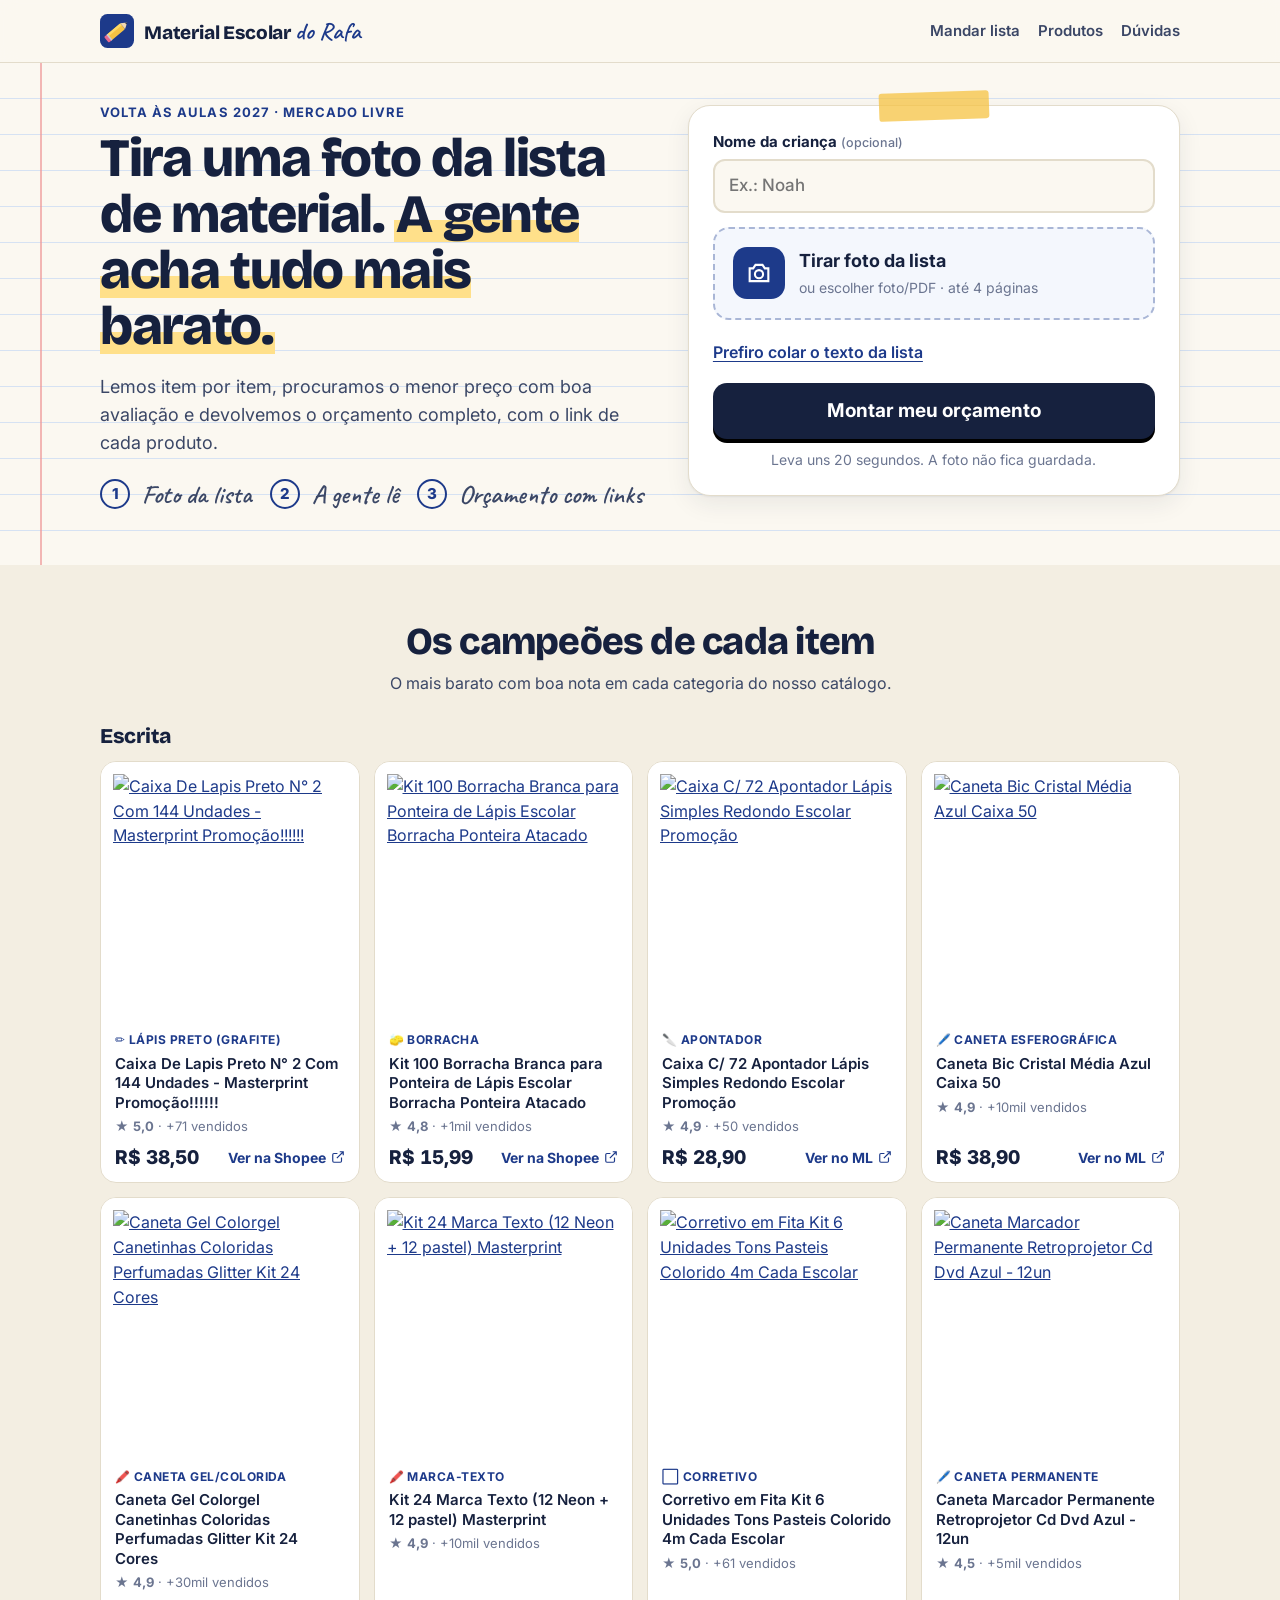
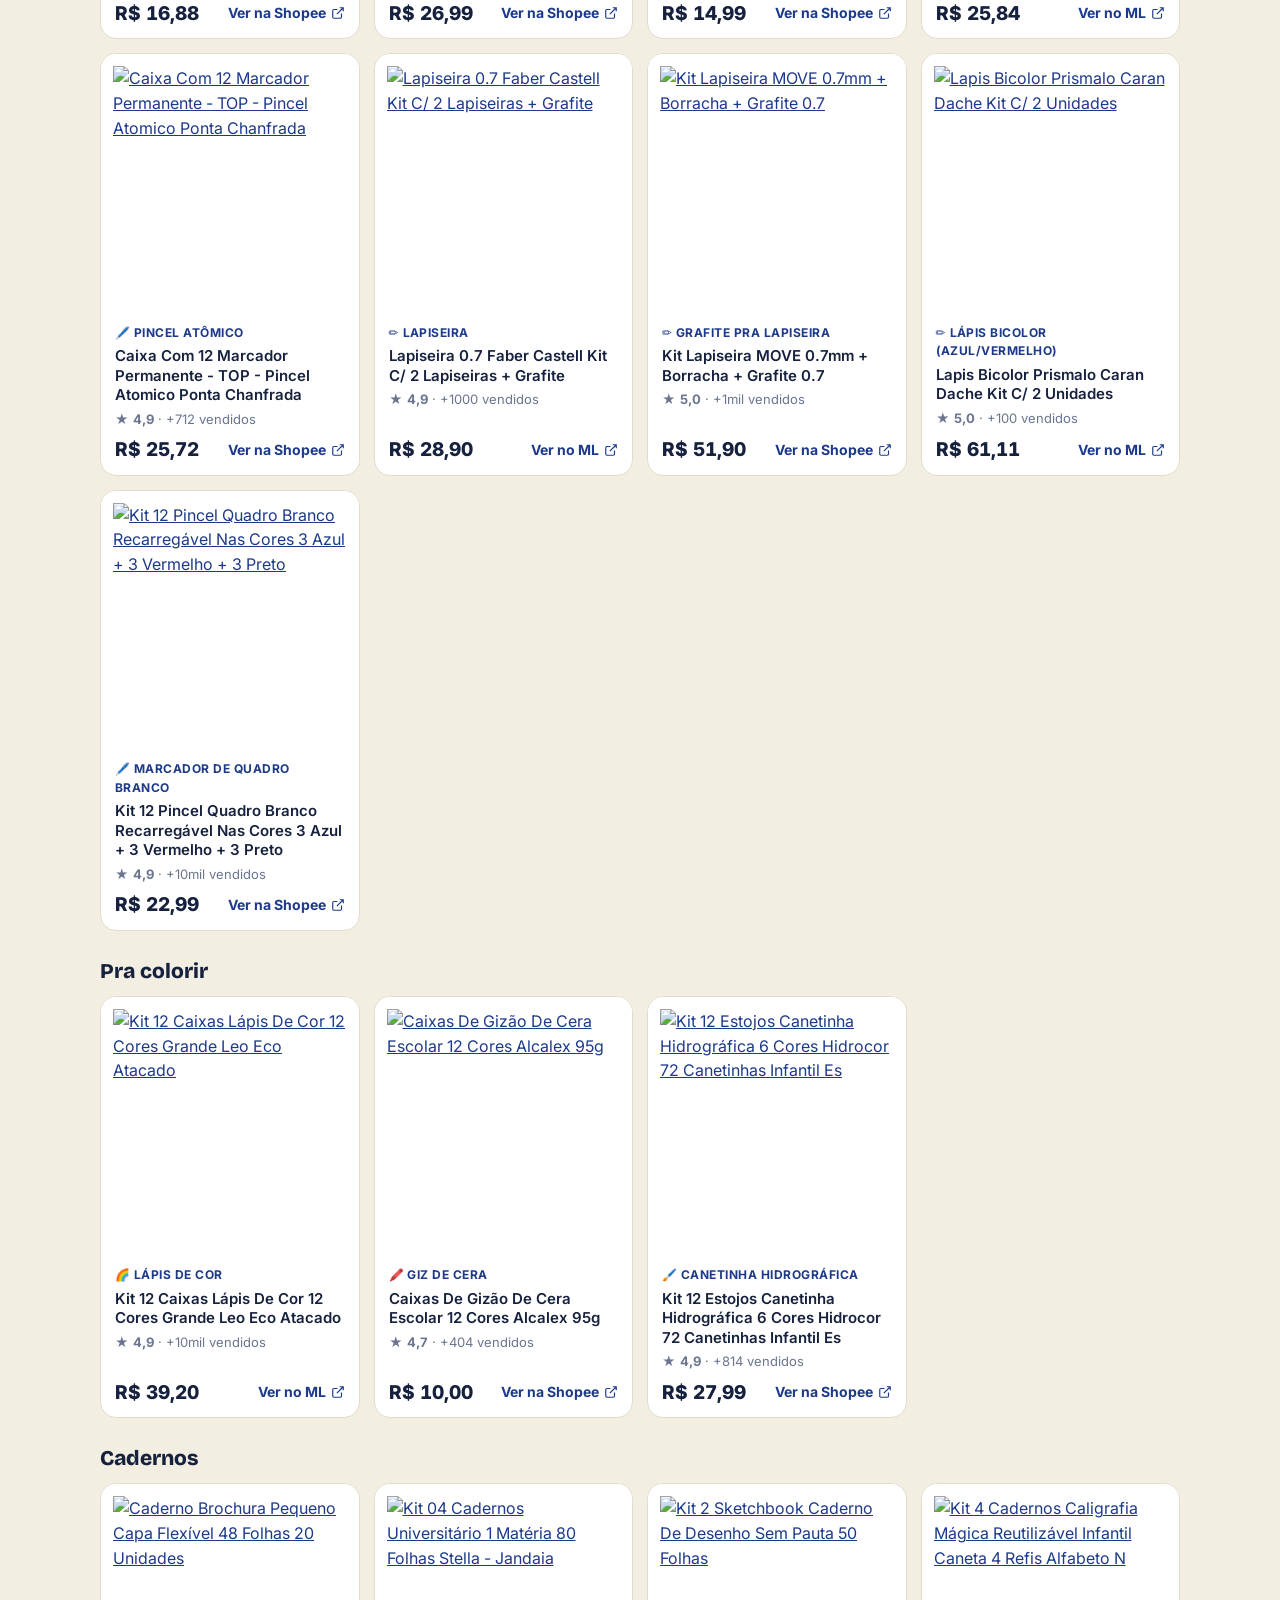
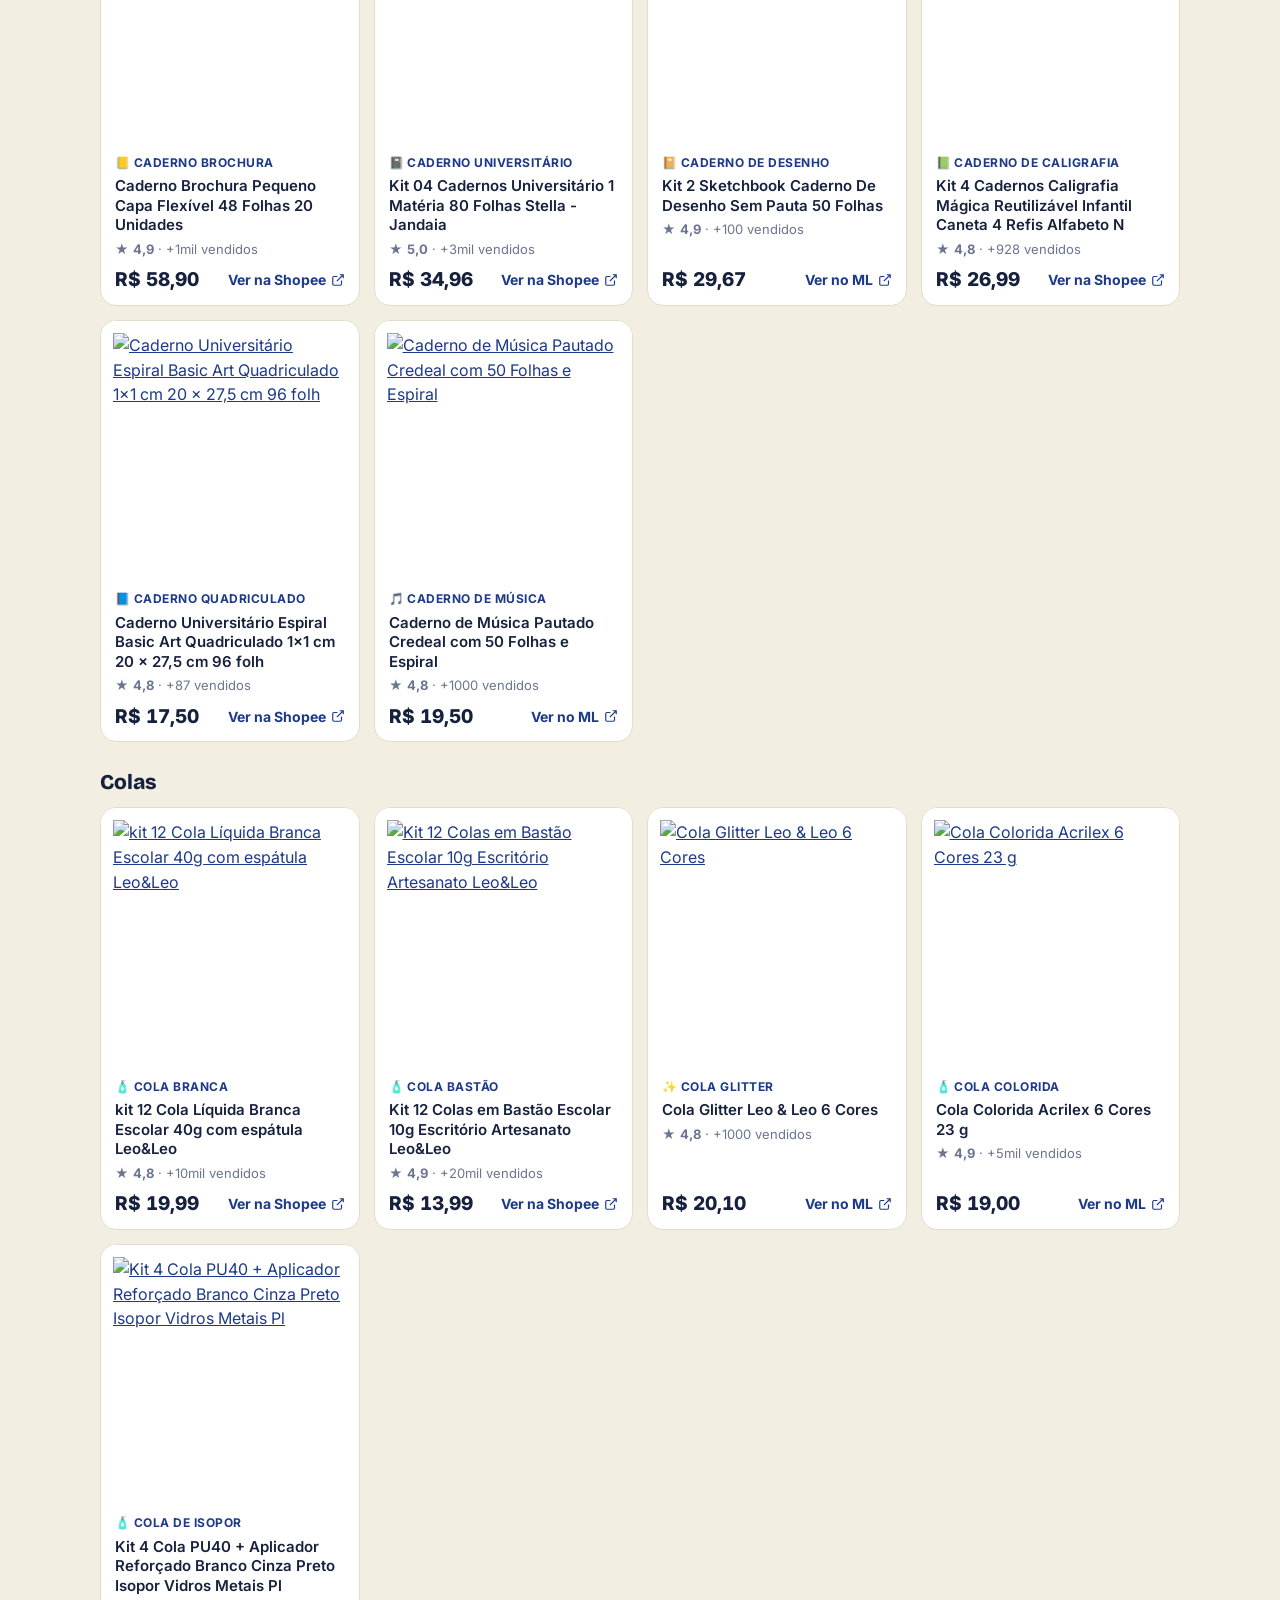
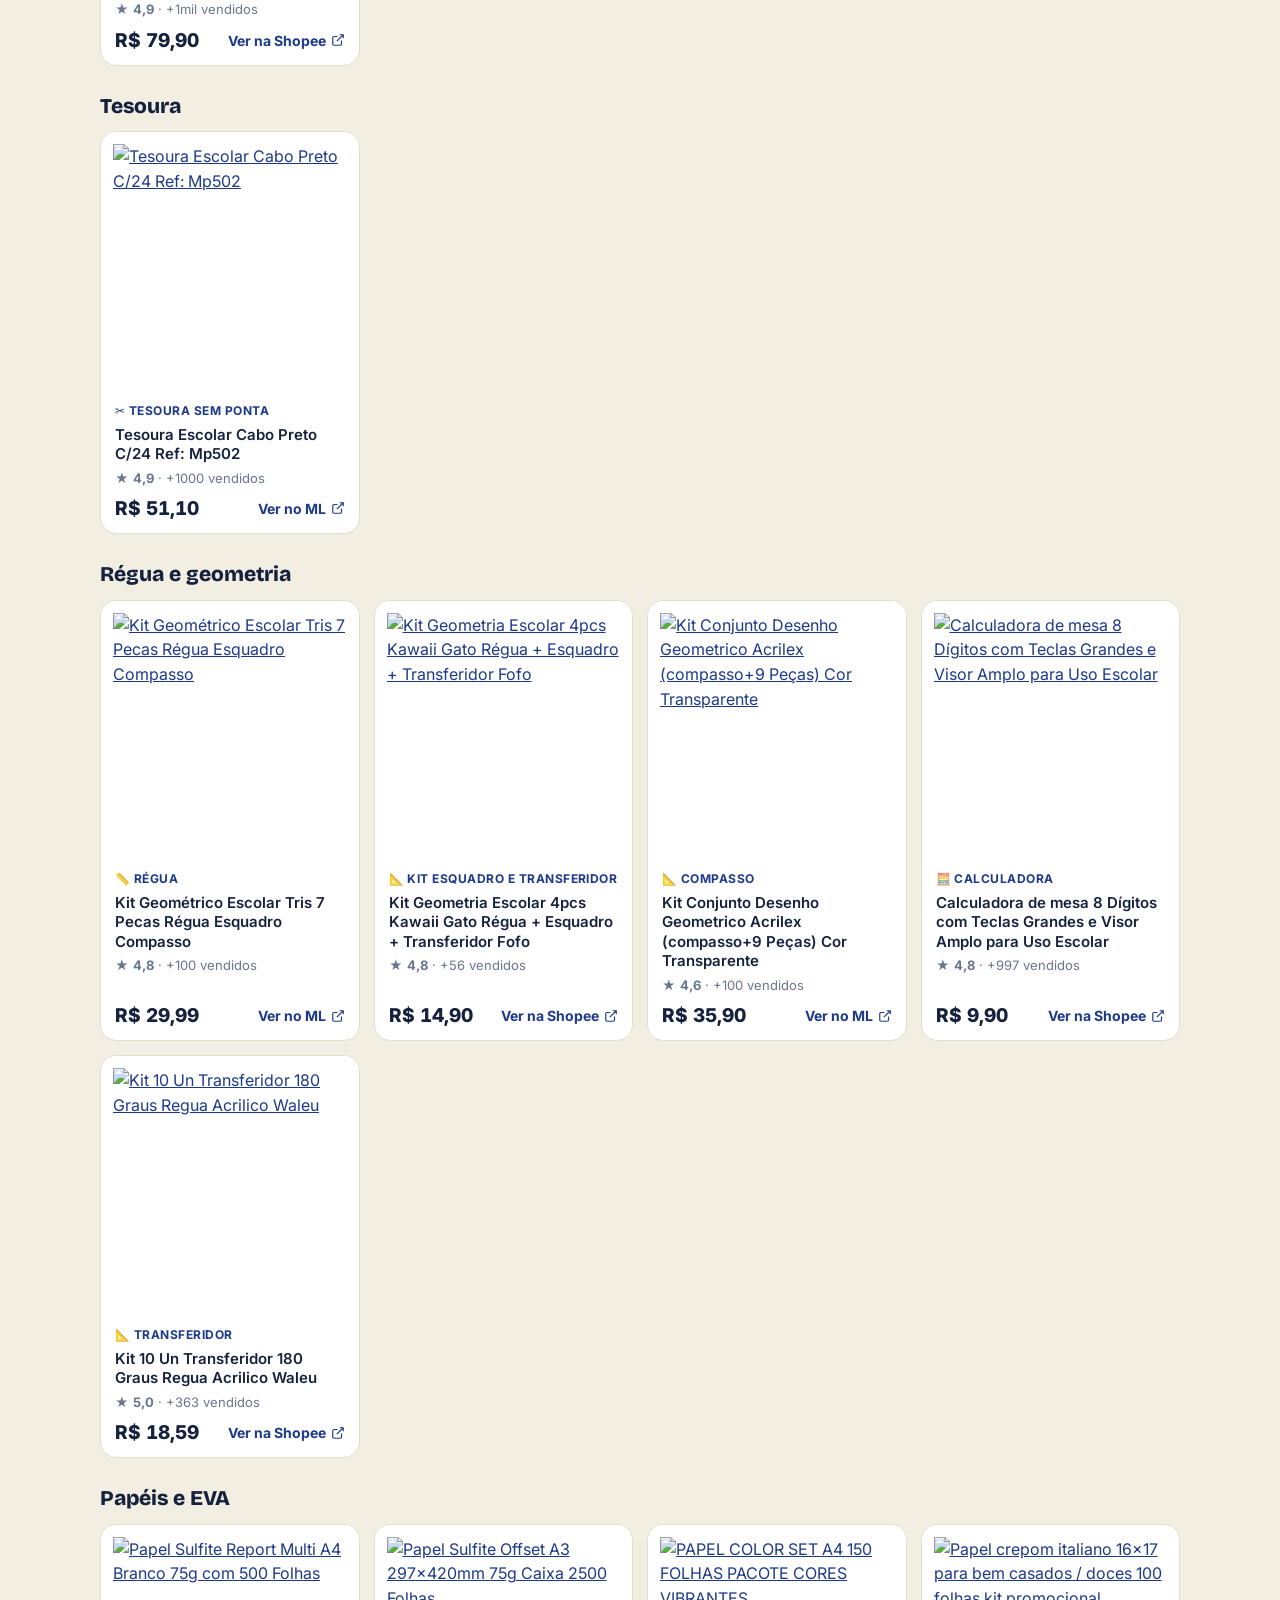
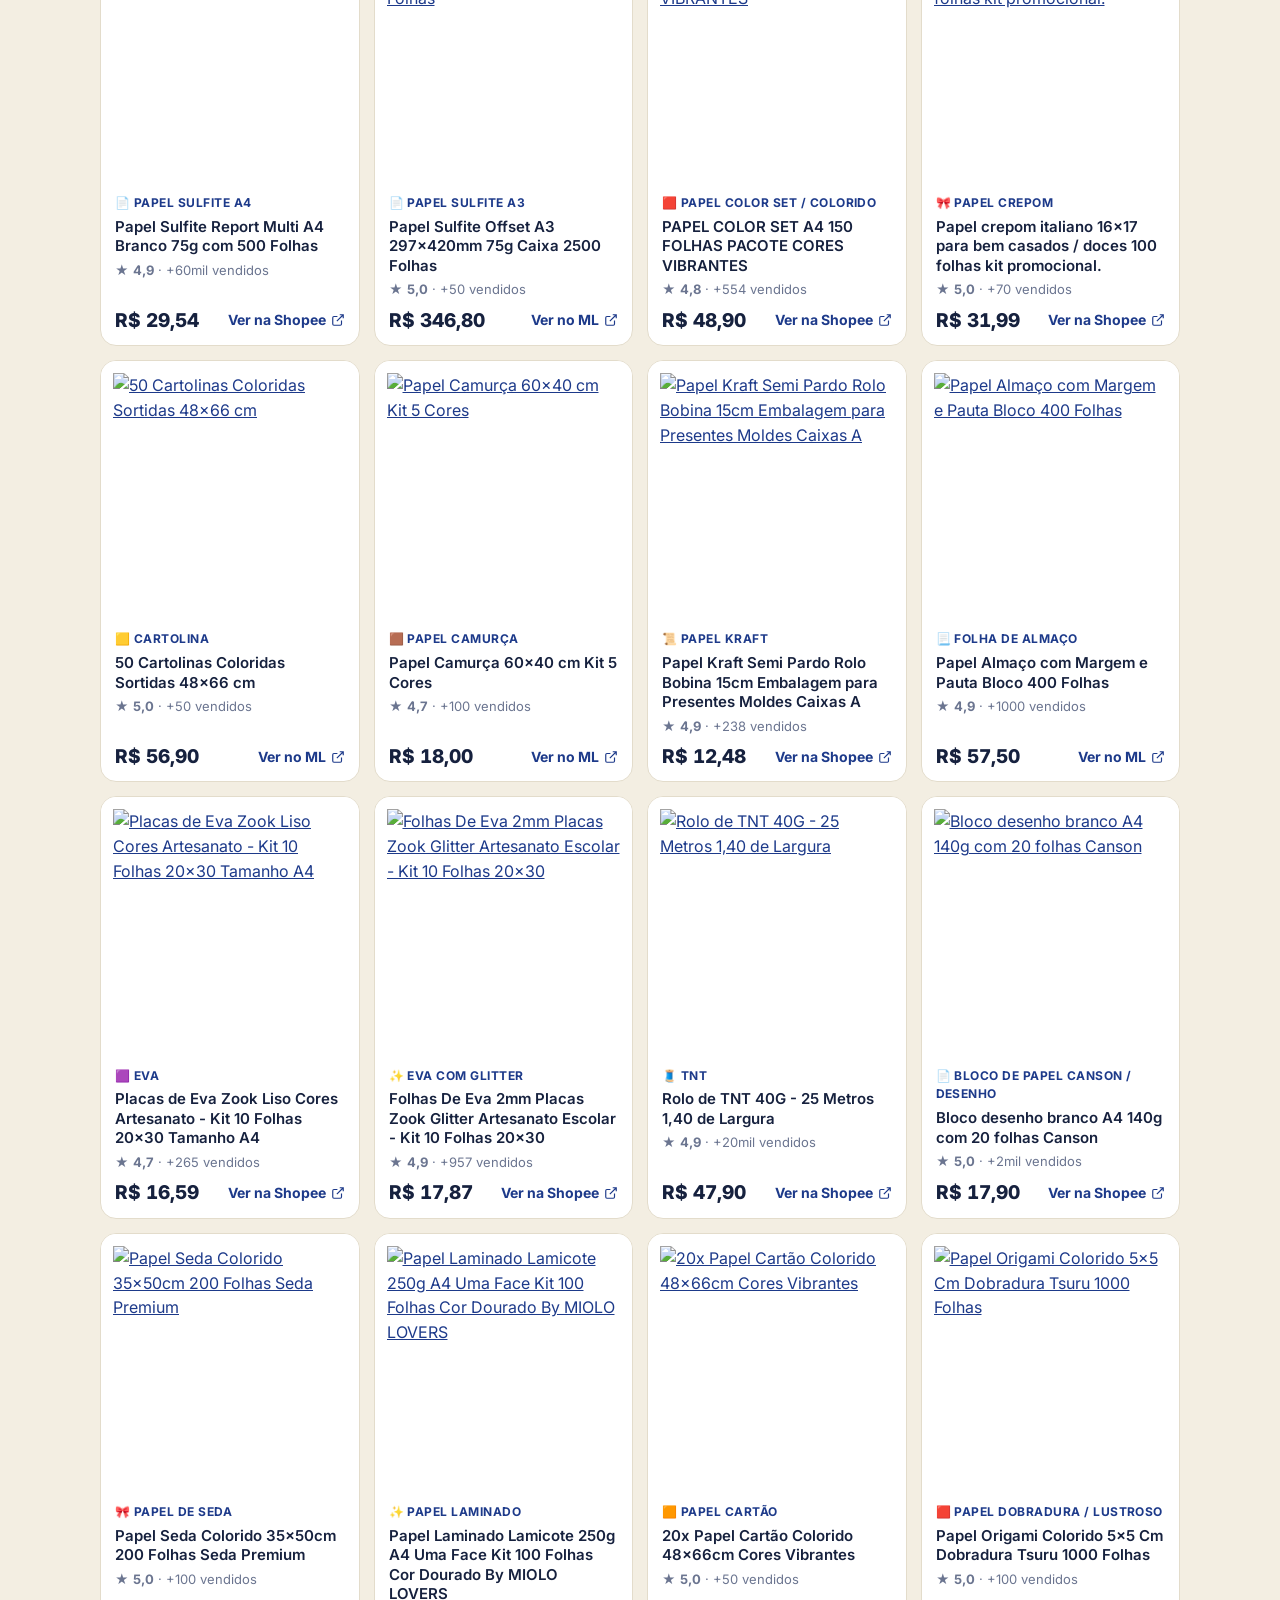
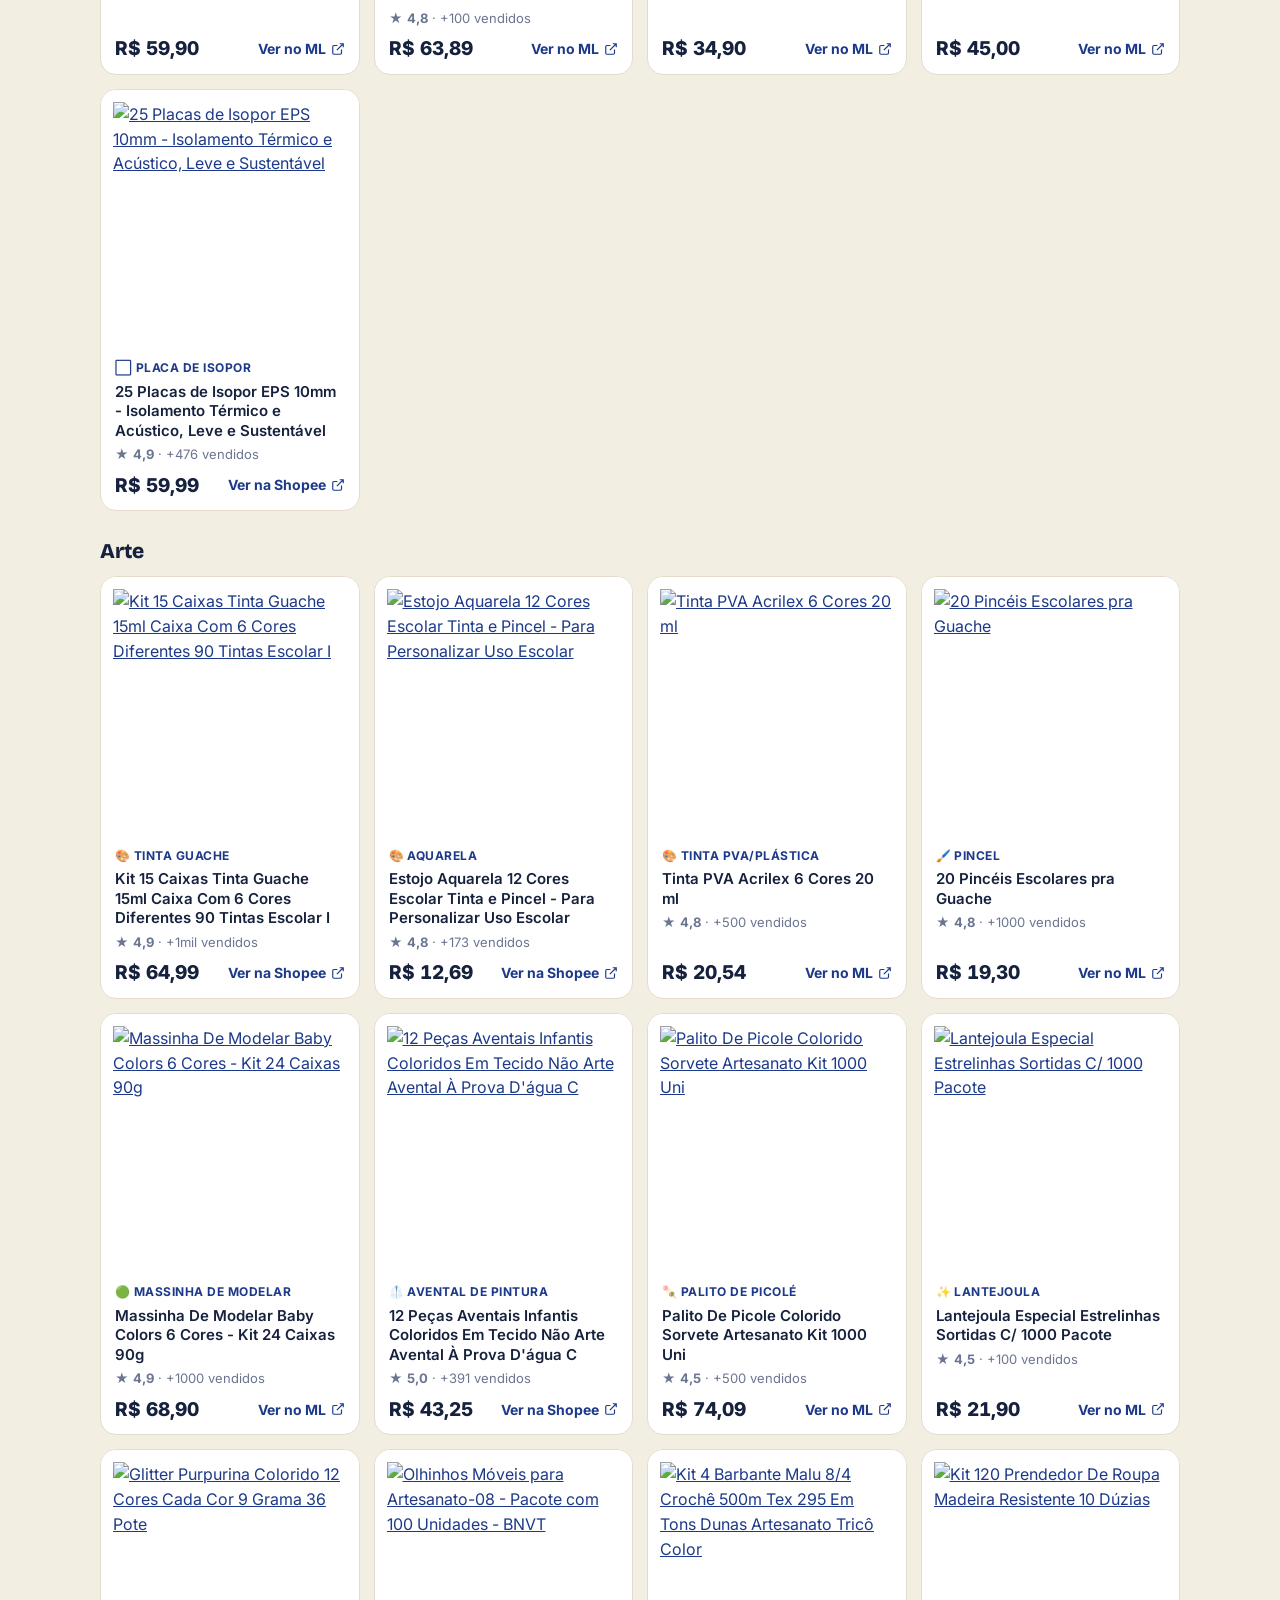
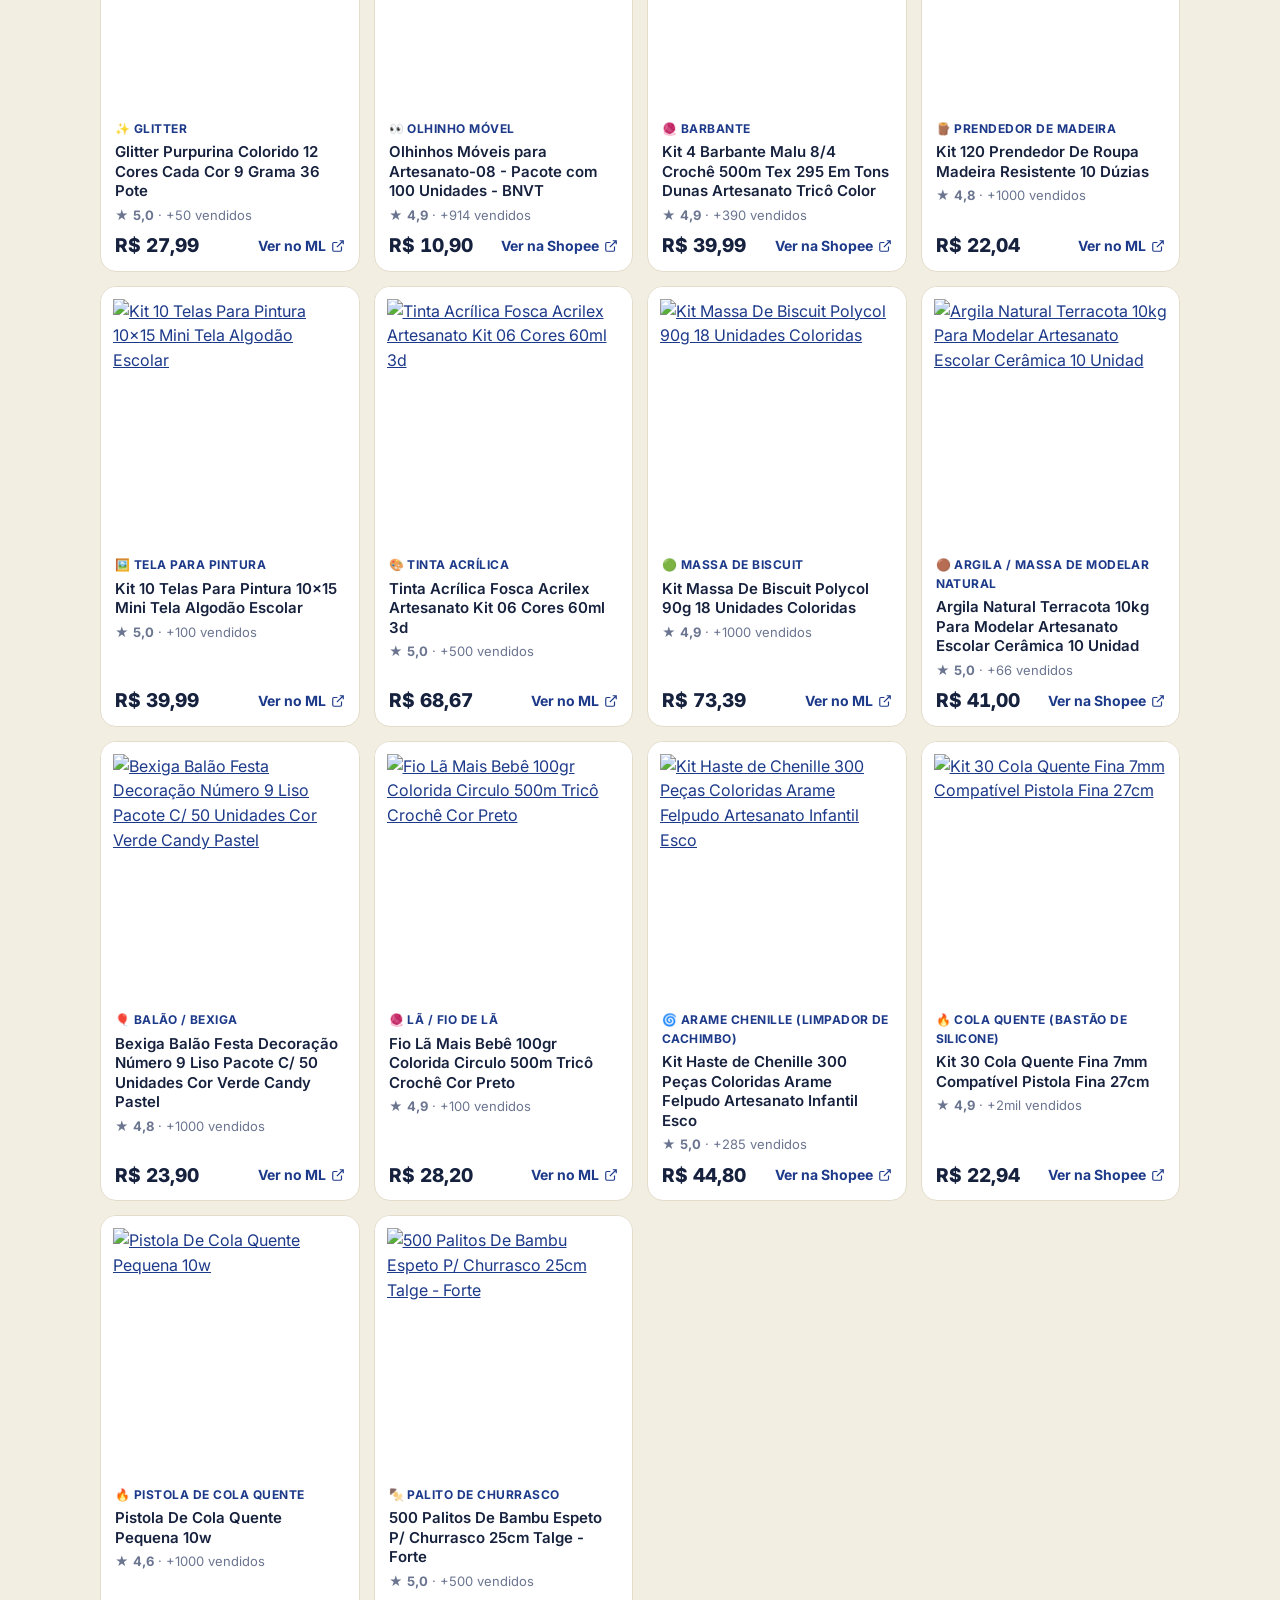
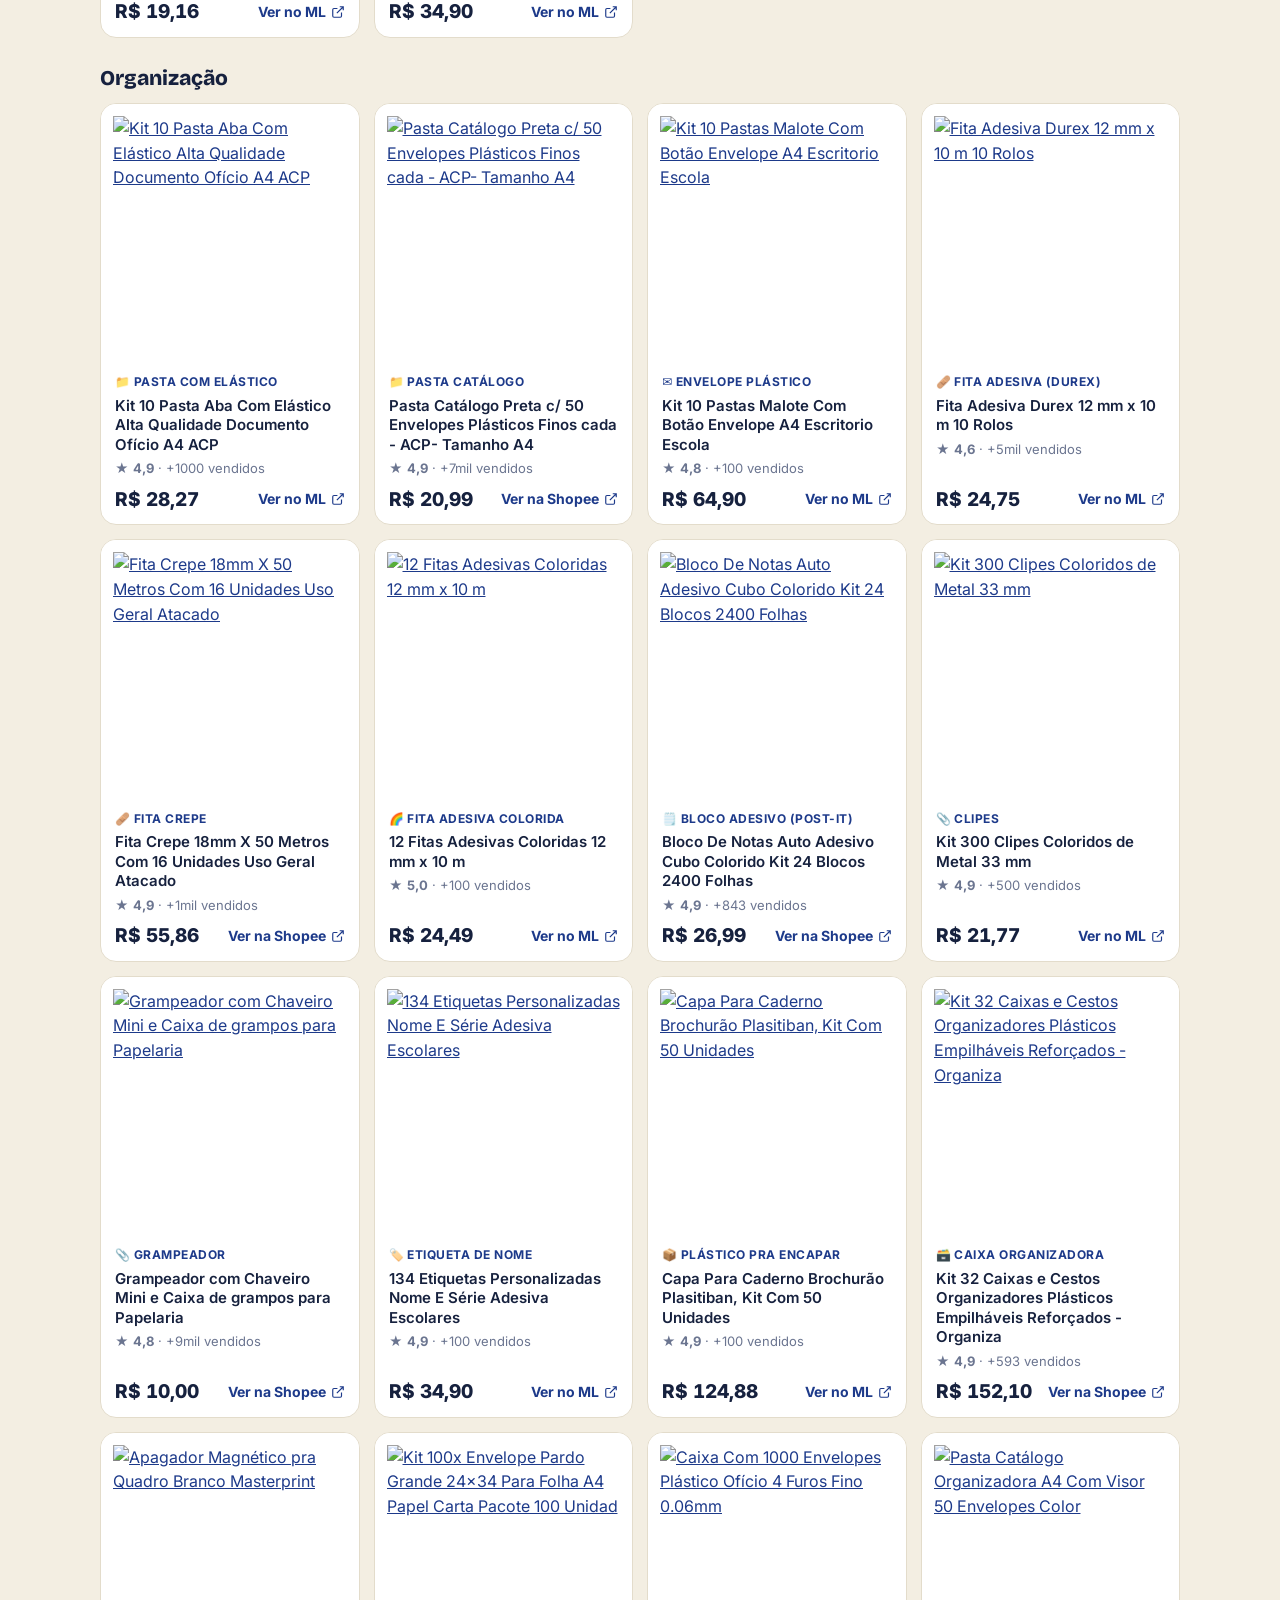
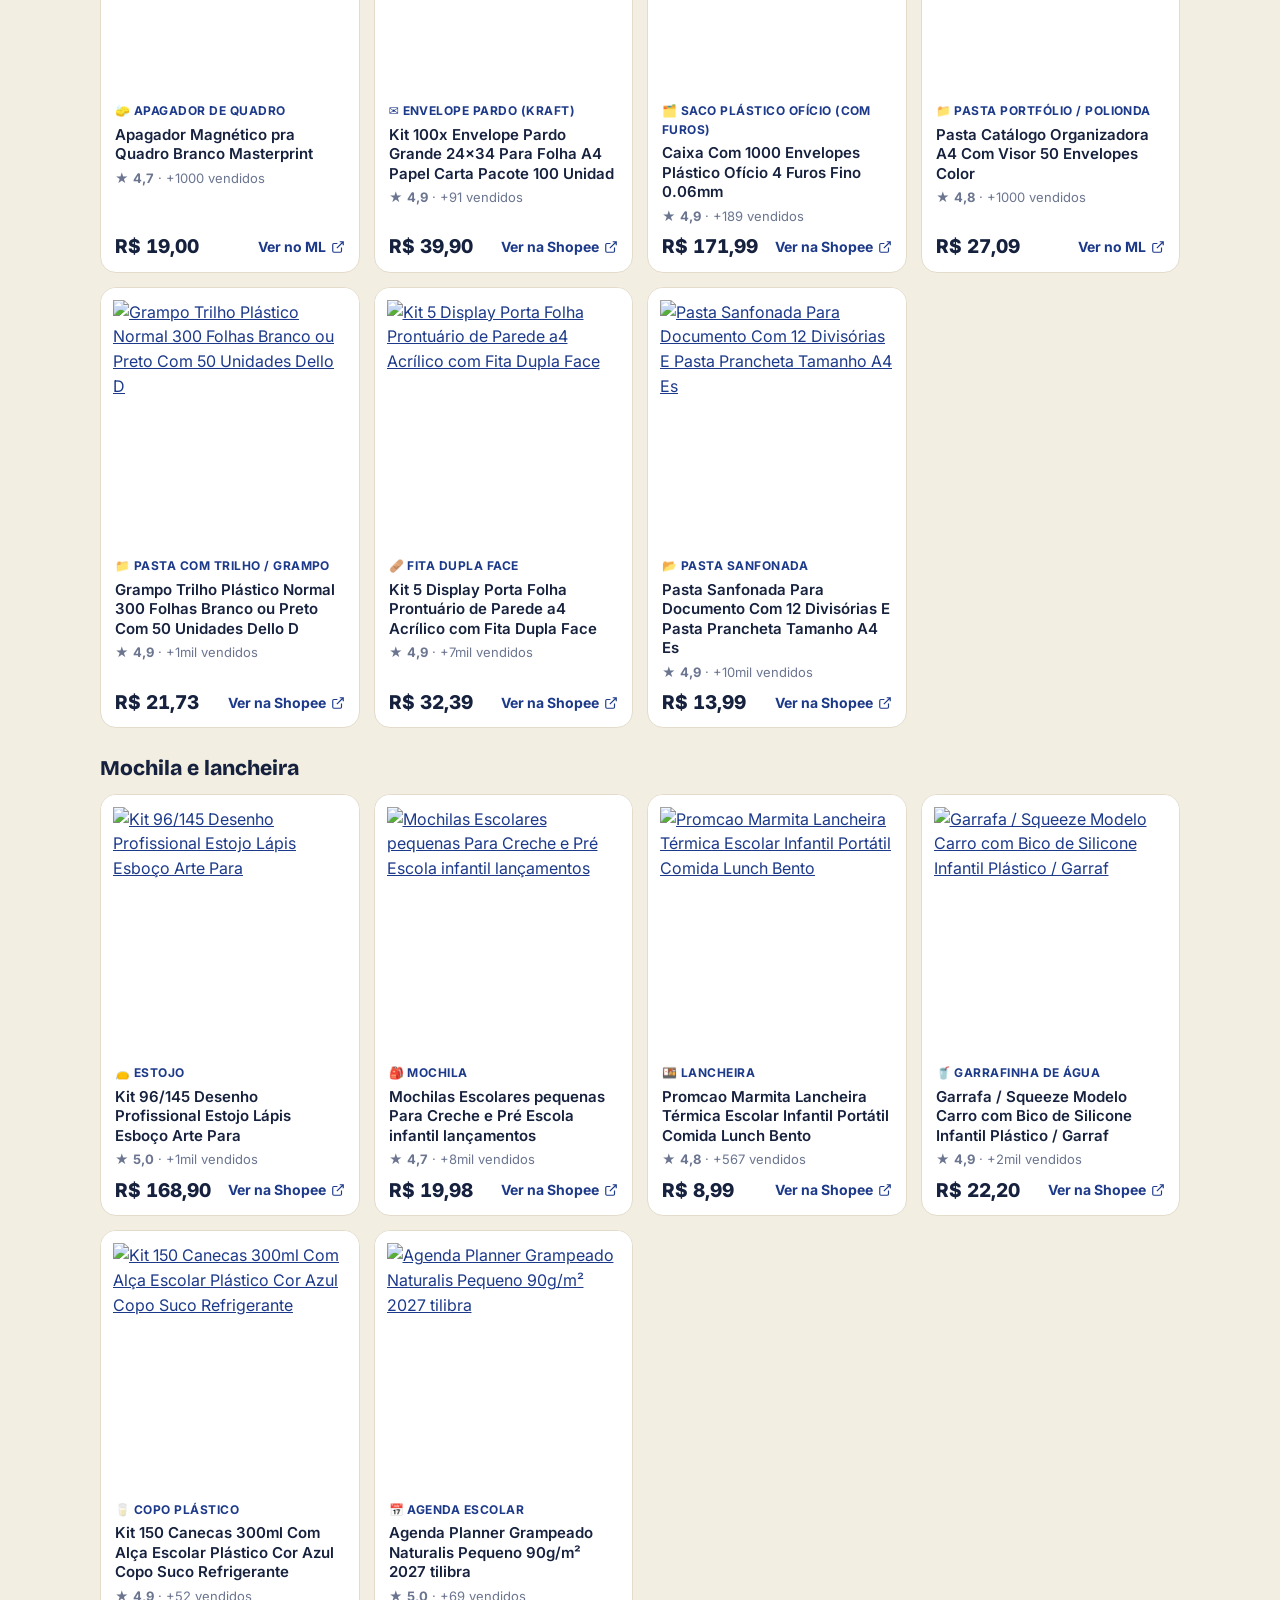
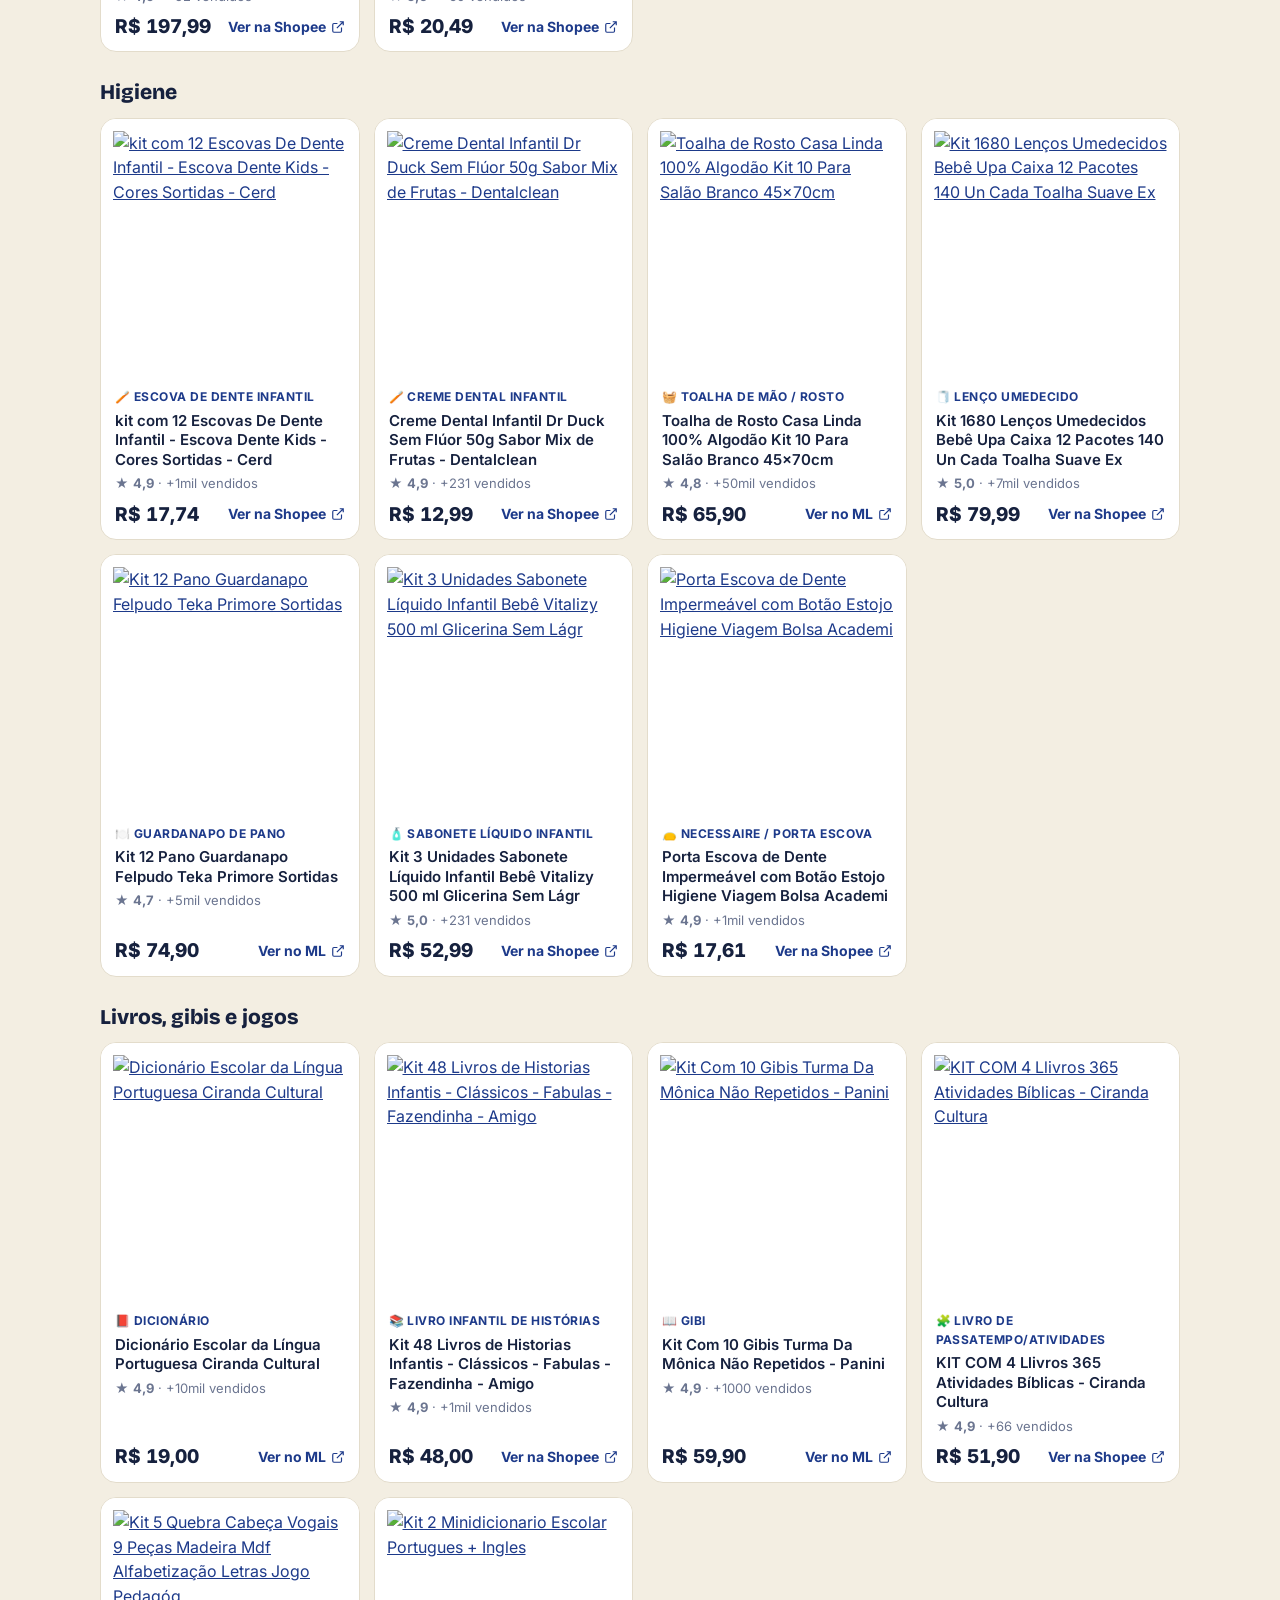
==== commit 775f4f6d: "Catálogo com Shopee e ML ampliado: 861 produtos (484 ML + 377 Shopee) em 111 tipos; orçamento escolh" ====
--- a/index.html
+++ b/index.html
@@ -20,7 +20,7 @@
 <link rel="preconnect" href="https://fonts.googleapis.com">
 <link rel="preconnect" href="https://fonts.gstatic.com" crossorigin>
 <link href="https://fonts.googleapis.com/css2?family=Bricolage+Grotesque:opsz,wght@12..96,700;12..96,800&family=Caveat:wght@600&family=Inter:wght@400;500;600;700;800&display=swap" rel="stylesheet">
-<link rel="stylesheet" href="/assets/style.css?v=2">
+<link rel="stylesheet" href="/assets/style.css?v=3">
 <script>
 !function(f,b,e,v,n,t,s){if(f.fbq)return;n=f.fbq=function(){n.callMethod?n.callMethod.apply(n,arguments):n.queue.push(arguments)};if(!f._fbq)f._fbq=n;n.push=n;n.loaded=!0;n.version='2.0';n.queue=[];t=b.createElement(e);t.async=!0;t.src=v;s=b.getElementsByTagName(e)[0];s.parentNode.insertBefore(t,s)}(window,document,'script','https://connect.facebook.net/en_US/fbevents.js');
 fbq('init','1896450861799386');fbq('track','PageView');
@@ -67,30 +67,30 @@
   <h3 class="cat-title" id="escrita">Escrita</h3>
 <div class="grid">
 <article class="card">
-  <a class="foto" href="https://meli.la/17jb9ZC" target="_blank" rel="noopener sponsored" data-ml="kit-72-lapis-grafite-hb-com-borracha-leo-leo" data-origem="catalogo-foto"><img src="/img/868926-MLA112945099434_072026.webp" alt="Kit 72 Lápis Grafite HB com Borracha Leo &amp; Leo" loading="lazy" decoding="async"></a>
+  <a class="foto" href="https://s.shopee.com.br/40iBXe0qnr" target="_blank" rel="noopener sponsored" data-ml="caixa-de-lapis-preto-n-2-com-144-undades-maste" data-origem="catalogo-foto"><img src="/img/s/br-11134207-820ma-moem4dj6y2o62a.webp" alt="Caixa De Lapis Preto N° 2 Com 144 Undades - Masterprint Promoção!!!!!!" loading="lazy" decoding="async"></a>
   <div class="corpo">
     <p class="cat">✏️ Lápis preto (grafite)</p>
-    <h3><a class="" href="https://meli.la/17jb9ZC" target="_blank" rel="noopener sponsored" data-ml="kit-72-lapis-grafite-hb-com-borracha-leo-leo" data-origem="catalogo-nome">Kit 72 Lápis Grafite HB com Borracha Leo &amp; Leo</a></h3>
-    <p class="aval">★ <b>4,9</b> · +10mil vendidos</p>
-    <div class="linha"><p class="preco">R$ 30,47</p><a class="ml" href="https://meli.la/17jb9ZC" target="_blank" rel="noopener sponsored" data-ml="kit-72-lapis-grafite-hb-com-borracha-leo-leo" data-origem="catalogo-botao">Ver no ML <svg viewBox="0 0 24 24" fill="none" stroke="currentColor" stroke-width="2" aria-hidden="true"><path d="M15 3h6v6M10 14 21 3M18 13v6a2 2 0 0 1-2 2H5a2 2 0 0 1-2-2V8a2 2 0 0 1 2-2h6"/></svg></a></div>
-  </div>
-</article>
-<article class="card">
-  <a class="foto" href="https://meli.la/2otxxzZ" target="_blank" rel="noopener sponsored" data-ml="borracha-branca-escolar-kit-40-unidades" data-origem="catalogo-foto"><img src="/img/960623-MLA100065675393_122025.webp" alt="Borracha Branca Escolar Kit 40 Unidades" loading="lazy" decoding="async"></a>
+    <h3><a class="" href="https://s.shopee.com.br/40iBXe0qnr" target="_blank" rel="noopener sponsored" data-ml="caixa-de-lapis-preto-n-2-com-144-undades-maste" data-origem="catalogo-nome">Caixa De Lapis Preto N° 2 Com 144 Undades - Masterprint Promoção!!!!!!</a></h3>
+    <p class="aval">★ <b>5,0</b> · +71 vendidos</p>
+    <div class="linha"><p class="preco">R$ 38,50</p><a class="ml" href="https://s.shopee.com.br/40iBXe0qnr" target="_blank" rel="noopener sponsored" data-ml="caixa-de-lapis-preto-n-2-com-144-undades-maste" data-origem="catalogo-botao">Ver na Shopee <svg viewBox="0 0 24 24" fill="none" stroke="currentColor" stroke-width="2" aria-hidden="true"><path d="M15 3h6v6M10 14 21 3M18 13v6a2 2 0 0 1-2 2H5a2 2 0 0 1-2-2V8a2 2 0 0 1 2-2h6"/></svg></a></div>
+  </div>
+</article>
+<article class="card">
+  <a class="foto" href="https://s.shopee.com.br/40iBXSncuD" target="_blank" rel="noopener sponsored" data-ml="kit-100-borracha-branca-para-ponteira-de-lapis" data-origem="catalogo-foto"><img src="/img/s/sg-11134201-7reoj-m2fxri59woty7d.webp" alt="Kit 100 Borracha Branca para Ponteira de Lápis Escolar Borracha Ponteira Atacado" loading="lazy" decoding="async"></a>
   <div class="corpo">
     <p class="cat">🧽 Borracha</p>
-    <h3><a class="" href="https://meli.la/2otxxzZ" target="_blank" rel="noopener sponsored" data-ml="borracha-branca-escolar-kit-40-unidades" data-origem="catalogo-nome">Borracha Branca Escolar Kit 40 Unidades</a></h3>
-    <p class="aval">★ <b>4,8</b> · +5mil vendidos</p>
-    <div class="linha"><p class="preco">R$ 23,18</p><a class="ml" href="https://meli.la/2otxxzZ" target="_blank" rel="noopener sponsored" data-ml="borracha-branca-escolar-kit-40-unidades" data-origem="catalogo-botao">Ver no ML <svg viewBox="0 0 24 24" fill="none" stroke="currentColor" stroke-width="2" aria-hidden="true"><path d="M15 3h6v6M10 14 21 3M18 13v6a2 2 0 0 1-2 2H5a2 2 0 0 1-2-2V8a2 2 0 0 1 2-2h6"/></svg></a></div>
-  </div>
-</article>
-<article class="card">
-  <a class="foto" href="https://meli.la/18z6egi" target="_blank" rel="noopener sponsored" data-ml="apontador-escolar-masterprint-48-unidades-cores-so" data-origem="catalogo-foto"><img src="/img/679258-MLA86754870160_072025.webp" alt="Apontador Escolar Masterprint 48 Unidades Cores Sortidas" loading="lazy" decoding="async"></a>
+    <h3><a class="" href="https://s.shopee.com.br/40iBXSncuD" target="_blank" rel="noopener sponsored" data-ml="kit-100-borracha-branca-para-ponteira-de-lapis" data-origem="catalogo-nome">Kit 100 Borracha Branca para Ponteira de Lápis Escolar Borracha Ponteira Atacado</a></h3>
+    <p class="aval">★ <b>4,8</b> · +1mil vendidos</p>
+    <div class="linha"><p class="preco">R$ 15,99</p><a class="ml" href="https://s.shopee.com.br/40iBXSncuD" target="_blank" rel="noopener sponsored" data-ml="kit-100-borracha-branca-para-ponteira-de-lapis" data-origem="catalogo-botao">Ver na Shopee <svg viewBox="0 0 24 24" fill="none" stroke="currentColor" stroke-width="2" aria-hidden="true"><path d="M15 3h6v6M10 14 21 3M18 13v6a2 2 0 0 1-2 2H5a2 2 0 0 1-2-2V8a2 2 0 0 1 2-2h6"/></svg></a></div>
+  </div>
+</article>
+<article class="card">
+  <a class="foto" href="https://meli.la/1kqzuMQ" target="_blank" rel="noopener sponsored" data-ml="caixa-c-72-apontador-lapis-simples-redondo-esc" data-origem="catalogo-foto"><img src="/img/903730-MLB45676961268_042021.webp" alt="Caixa C/ 72 Apontador Lápis Simples Redondo Escolar Promoção" loading="lazy" decoding="async"></a>
   <div class="corpo">
     <p class="cat">🔪 Apontador</p>
-    <h3><a class="" href="https://meli.la/18z6egi" target="_blank" rel="noopener sponsored" data-ml="apontador-escolar-masterprint-48-unidades-cores-so" data-origem="catalogo-nome">Apontador Escolar Masterprint 48 Unidades Cores Sortidas</a></h3>
-    <p class="aval">★ <b>4,8</b> · +500 vendidos</p>
-    <div class="linha"><p class="preco">R$ 19,90</p><a class="ml" href="https://meli.la/18z6egi" target="_blank" rel="noopener sponsored" data-ml="apontador-escolar-masterprint-48-unidades-cores-so" data-origem="catalogo-botao">Ver no ML <svg viewBox="0 0 24 24" fill="none" stroke="currentColor" stroke-width="2" aria-hidden="true"><path d="M15 3h6v6M10 14 21 3M18 13v6a2 2 0 0 1-2 2H5a2 2 0 0 1-2-2V8a2 2 0 0 1 2-2h6"/></svg></a></div>
+    <h3><a class="" href="https://meli.la/1kqzuMQ" target="_blank" rel="noopener sponsored" data-ml="caixa-c-72-apontador-lapis-simples-redondo-esc" data-origem="catalogo-nome">Caixa C/ 72 Apontador Lápis Simples Redondo Escolar Promoção</a></h3>
+    <p class="aval">★ <b>4,9</b> · +50 vendidos</p>
+    <div class="linha"><p class="preco">R$ 28,90</p><a class="ml" href="https://meli.la/1kqzuMQ" target="_blank" rel="noopener sponsored" data-ml="caixa-c-72-apontador-lapis-simples-redondo-esc" data-origem="catalogo-botao">Ver no ML <svg viewBox="0 0 24 24" fill="none" stroke="currentColor" stroke-width="2" aria-hidden="true"><path d="M15 3h6v6M10 14 21 3M18 13v6a2 2 0 0 1-2 2H5a2 2 0 0 1-2-2V8a2 2 0 0 1 2-2h6"/></svg></a></div>
   </div>
 </article>
 <article class="card">
@@ -103,156 +103,192 @@
   </div>
 </article>
 <article class="card">
-  <a class="foto" href="https://meli.la/1J4YEcG" target="_blank" rel="noopener sponsored" data-ml="kit-36-canetas-gel-neon-metalica-e-pastel-1-mm" data-origem="catalogo-foto"><img src="/img/661903-MLA100084618819_122025.webp" alt="Kit 36 Canetas Gel Neon, Metálica e Pastel 1 mm" loading="lazy" decoding="async"></a>
+  <a class="foto" href="https://s.shopee.com.br/6q2MufuZoF" target="_blank" rel="noopener sponsored" data-ml="caneta-gel-colorgel-canetinhas-coloridas-perfu" data-origem="catalogo-foto"><img src="/img/s/br-11134207-81ztc-mkbhrt1nbq4j46.webp" alt="Caneta Gel Colorgel Canetinhas Coloridas Perfumadas Glitter Kit 24 Cores" loading="lazy" decoding="async"></a>
   <div class="corpo">
     <p class="cat">🖍️ Caneta gel/colorida</p>
-    <h3><a class="" href="https://meli.la/1J4YEcG" target="_blank" rel="noopener sponsored" data-ml="kit-36-canetas-gel-neon-metalica-e-pastel-1-mm" data-origem="catalogo-nome">Kit 36 Canetas Gel Neon, Metálica e Pastel 1 mm</a></h3>
+    <h3><a class="" href="https://s.shopee.com.br/6q2MufuZoF" target="_blank" rel="noopener sponsored" data-ml="caneta-gel-colorgel-canetinhas-coloridas-perfu" data-origem="catalogo-nome">Caneta Gel Colorgel Canetinhas Coloridas Perfumadas Glitter Kit 24 Cores</a></h3>
+    <p class="aval">★ <b>4,9</b> · +30mil vendidos</p>
+    <div class="linha"><p class="preco">R$ 16,88</p><a class="ml" href="https://s.shopee.com.br/6q2MufuZoF" target="_blank" rel="noopener sponsored" data-ml="caneta-gel-colorgel-canetinhas-coloridas-perfu" data-origem="catalogo-botao">Ver na Shopee <svg viewBox="0 0 24 24" fill="none" stroke="currentColor" stroke-width="2" aria-hidden="true"><path d="M15 3h6v6M10 14 21 3M18 13v6a2 2 0 0 1-2 2H5a2 2 0 0 1-2-2V8a2 2 0 0 1 2-2h6"/></svg></a></div>
+  </div>
+</article>
+<article class="card">
+  <a class="foto" href="https://s.shopee.com.br/1gKGlBMZ1M" target="_blank" rel="noopener sponsored" data-ml="kit-24-marca-texto-12-neon-12-pastel-masterpri" data-origem="catalogo-foto"><img src="/img/s/br-11134207-7r98o-lnlncqw3nw0f2c.webp" alt="Kit 24 Marca Texto (12 Neon + 12 pastel) Masterprint" loading="lazy" decoding="async"></a>
+  <div class="corpo">
+    <p class="cat">🖍️ Marca-texto</p>
+    <h3><a class="" href="https://s.shopee.com.br/1gKGlBMZ1M" target="_blank" rel="noopener sponsored" data-ml="kit-24-marca-texto-12-neon-12-pastel-masterpri" data-origem="catalogo-nome">Kit 24 Marca Texto (12 Neon + 12 pastel) Masterprint</a></h3>
+    <p class="aval">★ <b>4,9</b> · +10mil vendidos</p>
+    <div class="linha"><p class="preco">R$ 26,99</p><a class="ml" href="https://s.shopee.com.br/1gKGlBMZ1M" target="_blank" rel="noopener sponsored" data-ml="kit-24-marca-texto-12-neon-12-pastel-masterpri" data-origem="catalogo-botao">Ver na Shopee <svg viewBox="0 0 24 24" fill="none" stroke="currentColor" stroke-width="2" aria-hidden="true"><path d="M15 3h6v6M10 14 21 3M18 13v6a2 2 0 0 1-2 2H5a2 2 0 0 1-2-2V8a2 2 0 0 1 2-2h6"/></svg></a></div>
+  </div>
+</article>
+<article class="card">
+  <a class="foto" href="https://s.shopee.com.br/80EKIp3GXn" target="_blank" rel="noopener sponsored" data-ml="corretivo-em-fita-kit-6-unidades-tons-pasteis-" data-origem="catalogo-foto"><img src="/img/s/sg-11134201-825ab-mukpzazhc00a4c.webp" alt="Corretivo em Fita Kit 6 Unidades Tons Pasteis Colorido 4m Cada Escolar" loading="lazy" decoding="async"></a>
+  <div class="corpo">
+    <p class="cat">⬜ Corretivo</p>
+    <h3><a class="" href="https://s.shopee.com.br/80EKIp3GXn" target="_blank" rel="noopener sponsored" data-ml="corretivo-em-fita-kit-6-unidades-tons-pasteis-" data-origem="catalogo-nome">Corretivo em Fita Kit 6 Unidades Tons Pasteis Colorido 4m Cada Escolar</a></h3>
+    <p class="aval">★ <b>5,0</b> · +61 vendidos</p>
+    <div class="linha"><p class="preco">R$ 14,99</p><a class="ml" href="https://s.shopee.com.br/80EKIp3GXn" target="_blank" rel="noopener sponsored" data-ml="corretivo-em-fita-kit-6-unidades-tons-pasteis-" data-origem="catalogo-botao">Ver na Shopee <svg viewBox="0 0 24 24" fill="none" stroke="currentColor" stroke-width="2" aria-hidden="true"><path d="M15 3h6v6M10 14 21 3M18 13v6a2 2 0 0 1-2 2H5a2 2 0 0 1-2-2V8a2 2 0 0 1 2-2h6"/></svg></a></div>
+  </div>
+</article>
+<article class="card">
+  <a class="foto" href="https://meli.la/2NmAdGr" target="_blank" rel="noopener sponsored" data-ml="caneta-marcador-permanente-retroprojetor-cd-dv" data-origem="catalogo-foto"><img src="/img/976358-MLA100087506501_122025.webp" alt="Caneta Marcador Permanente Retroprojetor Cd Dvd Azul - 12un" loading="lazy" decoding="async"></a>
+  <div class="corpo">
+    <p class="cat">🖊️ Caneta permanente</p>
+    <h3><a class="" href="https://meli.la/2NmAdGr" target="_blank" rel="noopener sponsored" data-ml="caneta-marcador-permanente-retroprojetor-cd-dv" data-origem="catalogo-nome">Caneta Marcador Permanente Retroprojetor Cd Dvd Azul - 12un</a></h3>
+    <p class="aval">★ <b>4,5</b> · +5mil vendidos</p>
+    <div class="linha"><p class="preco">R$ 25,84</p><a class="ml" href="https://meli.la/2NmAdGr" target="_blank" rel="noopener sponsored" data-ml="caneta-marcador-permanente-retroprojetor-cd-dv" data-origem="catalogo-botao">Ver no ML <svg viewBox="0 0 24 24" fill="none" stroke="currentColor" stroke-width="2" aria-hidden="true"><path d="M15 3h6v6M10 14 21 3M18 13v6a2 2 0 0 1-2 2H5a2 2 0 0 1-2-2V8a2 2 0 0 1 2-2h6"/></svg></a></div>
+  </div>
+</article>
+<article class="card">
+  <a class="foto" href="https://s.shopee.com.br/W8JNAX3Tg" target="_blank" rel="noopener sponsored" data-ml="caixa-com-12-marcador-permanente-top-pincel-at" data-origem="catalogo-foto"><img src="/img/s/br-11134207-7r98o-m596h7lhij7616.webp" alt="Caixa Com 12 Marcador Permanente - TOP - Pincel Atomico Ponta Chanfrada" loading="lazy" decoding="async"></a>
+  <div class="corpo">
+    <p class="cat">🖊️ Pincel atômico</p>
+    <h3><a class="" href="https://s.shopee.com.br/W8JNAX3Tg" target="_blank" rel="noopener sponsored" data-ml="caixa-com-12-marcador-permanente-top-pincel-at" data-origem="catalogo-nome">Caixa Com 12 Marcador Permanente - TOP - Pincel Atomico Ponta Chanfrada</a></h3>
+    <p class="aval">★ <b>4,9</b> · +712 vendidos</p>
+    <div class="linha"><p class="preco">R$ 25,72</p><a class="ml" href="https://s.shopee.com.br/W8JNAX3Tg" target="_blank" rel="noopener sponsored" data-ml="caixa-com-12-marcador-permanente-top-pincel-at" data-origem="catalogo-botao">Ver na Shopee <svg viewBox="0 0 24 24" fill="none" stroke="currentColor" stroke-width="2" aria-hidden="true"><path d="M15 3h6v6M10 14 21 3M18 13v6a2 2 0 0 1-2 2H5a2 2 0 0 1-2-2V8a2 2 0 0 1 2-2h6"/></svg></a></div>
+  </div>
+</article>
+<article class="card">
+  <a class="foto" href="https://meli.la/2ZvaTaV" target="_blank" rel="noopener sponsored" data-ml="lapiseira-0-7-faber-castell-kit-c-2-lapiseiras" data-origem="catalogo-foto"><img src="/img/821722-MLB106125995432_022026.webp" alt="Lapiseira 0.7 Faber Castell Kit C/ 2 Lapiseiras + Grafite" loading="lazy" decoding="async"></a>
+  <div class="corpo">
+    <p class="cat">✏️ Lapiseira</p>
+    <h3><a class="" href="https://meli.la/2ZvaTaV" target="_blank" rel="noopener sponsored" data-ml="lapiseira-0-7-faber-castell-kit-c-2-lapiseiras" data-origem="catalogo-nome">Lapiseira 0.7 Faber Castell Kit C/ 2 Lapiseiras + Grafite</a></h3>
     <p class="aval">★ <b>4,9</b> · +1000 vendidos</p>
-    <div class="linha"><p class="preco">R$ 27,99</p><a class="ml" href="https://meli.la/1J4YEcG" target="_blank" rel="noopener sponsored" data-ml="kit-36-canetas-gel-neon-metalica-e-pastel-1-mm" data-origem="catalogo-botao">Ver no ML <svg viewBox="0 0 24 24" fill="none" stroke="currentColor" stroke-width="2" aria-hidden="true"><path d="M15 3h6v6M10 14 21 3M18 13v6a2 2 0 0 1-2 2H5a2 2 0 0 1-2-2V8a2 2 0 0 1 2-2h6"/></svg></a></div>
-  </div>
-</article>
-<article class="card">
-  <a class="foto" href="https://meli.la/2h77Su9" target="_blank" rel="noopener sponsored" data-ml="marca-texto-amarelo-masterprint-caixa-12" data-origem="catalogo-foto"><img src="/img/949951-MLA99597011950_122025.webp" alt="Marca-Texto Amarelo Masterprint Caixa 12" loading="lazy" decoding="async"></a>
-  <div class="corpo">
-    <p class="cat">🖍️ Marca-texto</p>
-    <h3><a class="" href="https://meli.la/2h77Su9" target="_blank" rel="noopener sponsored" data-ml="marca-texto-amarelo-masterprint-caixa-12" data-origem="catalogo-nome">Marca-Texto Amarelo Masterprint Caixa 12</a></h3>
+    <div class="linha"><p class="preco">R$ 28,90</p><a class="ml" href="https://meli.la/2ZvaTaV" target="_blank" rel="noopener sponsored" data-ml="lapiseira-0-7-faber-castell-kit-c-2-lapiseiras" data-origem="catalogo-botao">Ver no ML <svg viewBox="0 0 24 24" fill="none" stroke="currentColor" stroke-width="2" aria-hidden="true"><path d="M15 3h6v6M10 14 21 3M18 13v6a2 2 0 0 1-2 2H5a2 2 0 0 1-2-2V8a2 2 0 0 1 2-2h6"/></svg></a></div>
+  </div>
+</article>
+<article class="card">
+  <a class="foto" href="https://s.shopee.com.br/2qWE9SSVHD" target="_blank" rel="noopener sponsored" data-ml="kit-lapiseira-move-0-7mm-borracha-grafite-0-7" data-origem="catalogo-foto"><img src="/img/s/sg-11134201-7rfig-m9j1dx6epehu02.webp" alt="Kit Lapiseira MOVE 0.7mm + Borracha + Grafite 0.7" loading="lazy" decoding="async"></a>
+  <div class="corpo">
+    <p class="cat">✏️ Grafite pra lapiseira</p>
+    <h3><a class="" href="https://s.shopee.com.br/2qWE9SSVHD" target="_blank" rel="noopener sponsored" data-ml="kit-lapiseira-move-0-7mm-borracha-grafite-0-7" data-origem="catalogo-nome">Kit Lapiseira MOVE 0.7mm + Borracha + Grafite 0.7</a></h3>
+    <p class="aval">★ <b>5,0</b> · +1mil vendidos</p>
+    <div class="linha"><p class="preco">R$ 51,90</p><a class="ml" href="https://s.shopee.com.br/2qWE9SSVHD" target="_blank" rel="noopener sponsored" data-ml="kit-lapiseira-move-0-7mm-borracha-grafite-0-7" data-origem="catalogo-botao">Ver na Shopee <svg viewBox="0 0 24 24" fill="none" stroke="currentColor" stroke-width="2" aria-hidden="true"><path d="M15 3h6v6M10 14 21 3M18 13v6a2 2 0 0 1-2 2H5a2 2 0 0 1-2-2V8a2 2 0 0 1 2-2h6"/></svg></a></div>
+  </div>
+</article>
+<article class="card">
+  <a class="foto" href="https://meli.la/24ToRER" target="_blank" rel="noopener sponsored" data-ml="lapis-bicolor-prismalo-caran-dache-kit-c-2-uni" data-origem="catalogo-foto"><img src="/img/628433-MLA114062364695_072026.webp" alt="Lapis Bicolor Prismalo Caran Dache Kit C/ 2 Unidades" loading="lazy" decoding="async"></a>
+  <div class="corpo">
+    <p class="cat">✏️ Lápis bicolor (azul/vermelho)</p>
+    <h3><a class="" href="https://meli.la/24ToRER" target="_blank" rel="noopener sponsored" data-ml="lapis-bicolor-prismalo-caran-dache-kit-c-2-uni" data-origem="catalogo-nome">Lapis Bicolor Prismalo Caran Dache Kit C/ 2 Unidades</a></h3>
+    <p class="aval">★ <b>5,0</b> · +100 vendidos</p>
+    <div class="linha"><p class="preco">R$ 61,11</p><a class="ml" href="https://meli.la/24ToRER" target="_blank" rel="noopener sponsored" data-ml="lapis-bicolor-prismalo-caran-dache-kit-c-2-uni" data-origem="catalogo-botao">Ver no ML <svg viewBox="0 0 24 24" fill="none" stroke="currentColor" stroke-width="2" aria-hidden="true"><path d="M15 3h6v6M10 14 21 3M18 13v6a2 2 0 0 1-2 2H5a2 2 0 0 1-2-2V8a2 2 0 0 1 2-2h6"/></svg></a></div>
+  </div>
+</article>
+<article class="card">
+  <a class="foto" href="https://s.shopee.com.br/6L66JtNuQZ" target="_blank" rel="noopener sponsored" data-ml="kit-12-pincel-quadro-branco-recarregavel-nas-c" data-origem="catalogo-foto"><img src="/img/s/br-11134207-7r98o-lv50yjg88hwd36.webp" alt="Kit 12 Pincel Quadro Branco Recarregável Nas Cores 3 Azul + 3 Vermelho + 3 Preto" loading="lazy" decoding="async"></a>
+  <div class="corpo">
+    <p class="cat">🖊️ Marcador de quadro branco</p>
+    <h3><a class="" href="https://s.shopee.com.br/6L66JtNuQZ" target="_blank" rel="noopener sponsored" data-ml="kit-12-pincel-quadro-branco-recarregavel-nas-c" data-origem="catalogo-nome">Kit 12 Pincel Quadro Branco Recarregável Nas Cores 3 Azul + 3 Vermelho + 3 Preto</a></h3>
     <p class="aval">★ <b>4,9</b> · +10mil vendidos</p>
-    <div class="linha"><p class="preco">R$ 19,30</p><a class="ml" href="https://meli.la/2h77Su9" target="_blank" rel="noopener sponsored" data-ml="marca-texto-amarelo-masterprint-caixa-12" data-origem="catalogo-botao">Ver no ML <svg viewBox="0 0 24 24" fill="none" stroke="currentColor" stroke-width="2" aria-hidden="true"><path d="M15 3h6v6M10 14 21 3M18 13v6a2 2 0 0 1-2 2H5a2 2 0 0 1-2-2V8a2 2 0 0 1 2-2h6"/></svg></a></div>
-  </div>
-</article>
-<article class="card">
-  <a class="foto" href="https://meli.la/2kJz5Ff" target="_blank" rel="noopener sponsored" data-ml="fita-corretiva-branquinho-5-mm-x-4-m-blister-12" data-origem="catalogo-foto"><img src="/img/878082-MLB104567148551_012026.webp" alt="Fita Corretiva Branquinho 5 mm x 4 m Blister 12" loading="lazy" decoding="async"></a>
-  <div class="corpo">
-    <p class="cat">⬜ Corretivo</p>
-    <h3><a class="" href="https://meli.la/2kJz5Ff" target="_blank" rel="noopener sponsored" data-ml="fita-corretiva-branquinho-5-mm-x-4-m-blister-12" data-origem="catalogo-nome">Fita Corretiva Branquinho 5 mm x 4 m Blister 12</a></h3>
-    <p class="aval">★ <b>4,9</b> · +1000 vendidos</p>
-    <div class="linha"><p class="preco">R$ 30,25</p><a class="ml" href="https://meli.la/2kJz5Ff" target="_blank" rel="noopener sponsored" data-ml="fita-corretiva-branquinho-5-mm-x-4-m-blister-12" data-origem="catalogo-botao">Ver no ML <svg viewBox="0 0 24 24" fill="none" stroke="currentColor" stroke-width="2" aria-hidden="true"><path d="M15 3h6v6M10 14 21 3M18 13v6a2 2 0 0 1-2 2H5a2 2 0 0 1-2-2V8a2 2 0 0 1 2-2h6"/></svg></a></div>
-  </div>
-</article>
-<article class="card">
-  <a class="foto" href="https://meli.la/2P1Rzfo" target="_blank" rel="noopener sponsored" data-ml="3-marcadores-permanentes-pretos-ponta-dupla" data-origem="catalogo-foto"><img src="/img/783876-MLB109738254003_032026.webp" alt="3 Marcadores Permanentes Pretos Ponta Dupla" loading="lazy" decoding="async"></a>
-  <div class="corpo">
-    <p class="cat">🖊️ Caneta permanente</p>
-    <h3><a class="" href="https://meli.la/2P1Rzfo" target="_blank" rel="noopener sponsored" data-ml="3-marcadores-permanentes-pretos-ponta-dupla" data-origem="catalogo-nome">3 Marcadores Permanentes Pretos Ponta Dupla</a></h3>
-    <p class="aval">★ <b>4,9</b> · +1000 vendidos</p>
-    <div class="linha"><p class="preco">R$ 19,99</p><a class="ml" href="https://meli.la/2P1Rzfo" target="_blank" rel="noopener sponsored" data-ml="3-marcadores-permanentes-pretos-ponta-dupla" data-origem="catalogo-botao">Ver no ML <svg viewBox="0 0 24 24" fill="none" stroke="currentColor" stroke-width="2" aria-hidden="true"><path d="M15 3h6v6M10 14 21 3M18 13v6a2 2 0 0 1-2 2H5a2 2 0 0 1-2-2V8a2 2 0 0 1 2-2h6"/></svg></a></div>
-  </div>
-</article>
-<article class="card">
-  <a class="foto" href="https://meli.la/12xepCe" target="_blank" rel="noopener sponsored" data-ml="kit-3-pinceis-atomicos-pilot-1100-p" data-origem="catalogo-foto"><img src="/img/623957-MLB119662244179_102026.webp" alt="Kit 3 Pincéis Atômicos Pilot 1100-P" loading="lazy" decoding="async"></a>
-  <div class="corpo">
-    <p class="cat">🖊️ Pincel atômico</p>
-    <h3><a class="" href="https://meli.la/12xepCe" target="_blank" rel="noopener sponsored" data-ml="kit-3-pinceis-atomicos-pilot-1100-p" data-origem="catalogo-nome">Kit 3 Pincéis Atômicos Pilot 1100-P</a></h3>
-    <p class="aval">★ <b>5,0</b> · +500 vendidos</p>
-    <div class="linha"><p class="preco">R$ 27,35</p><a class="ml" href="https://meli.la/12xepCe" target="_blank" rel="noopener sponsored" data-ml="kit-3-pinceis-atomicos-pilot-1100-p" data-origem="catalogo-botao">Ver no ML <svg viewBox="0 0 24 24" fill="none" stroke="currentColor" stroke-width="2" aria-hidden="true"><path d="M15 3h6v6M10 14 21 3M18 13v6a2 2 0 0 1-2 2H5a2 2 0 0 1-2-2V8a2 2 0 0 1 2-2h6"/></svg></a></div>
+    <div class="linha"><p class="preco">R$ 22,99</p><a class="ml" href="https://s.shopee.com.br/6L66JtNuQZ" target="_blank" rel="noopener sponsored" data-ml="kit-12-pincel-quadro-branco-recarregavel-nas-c" data-origem="catalogo-botao">Ver na Shopee <svg viewBox="0 0 24 24" fill="none" stroke="currentColor" stroke-width="2" aria-hidden="true"><path d="M15 3h6v6M10 14 21 3M18 13v6a2 2 0 0 1-2 2H5a2 2 0 0 1-2-2V8a2 2 0 0 1 2-2h6"/></svg></a></div>
   </div>
 </article>
 </div>
 <h3 class="cat-title" id="cores">Pra colorir</h3>
 <div class="grid">
 <article class="card">
-  <a class="foto" href="https://meli.la/2useg9N" target="_blank" rel="noopener sponsored" data-ml="kit-2-caixas-lapis-de-cor-12-cores-leo-leo" data-origem="catalogo-foto"><img src="/img/724289-MLB118000003447_092026.webp" alt="Kit 2 Caixas Lápis de Cor 12 Cores Leo &amp; Leo" loading="lazy" decoding="async"></a>
+  <a class="foto" href="https://meli.la/1rFPJo4" target="_blank" rel="noopener sponsored" data-ml="kit-12-caixas-lapis-de-cor-12-cores-grande-leo" data-origem="catalogo-foto"><img src="/img/734121-MLA108640845507_032026.webp" alt="Kit 12 Caixas Lápis De Cor 12 Cores Grande Leo Eco Atacado" loading="lazy" decoding="async"></a>
   <div class="corpo">
     <p class="cat">🌈 Lápis de cor</p>
-    <h3><a class="" href="https://meli.la/2useg9N" target="_blank" rel="noopener sponsored" data-ml="kit-2-caixas-lapis-de-cor-12-cores-leo-leo" data-origem="catalogo-nome">Kit 2 Caixas Lápis de Cor 12 Cores Leo &amp; Leo</a></h3>
-    <p class="aval">★ <b>4,7</b> · +100 vendidos</p>
-    <div class="linha"><p class="preco">R$ 19,90</p><a class="ml" href="https://meli.la/2useg9N" target="_blank" rel="noopener sponsored" data-ml="kit-2-caixas-lapis-de-cor-12-cores-leo-leo" data-origem="catalogo-botao">Ver no ML <svg viewBox="0 0 24 24" fill="none" stroke="currentColor" stroke-width="2" aria-hidden="true"><path d="M15 3h6v6M10 14 21 3M18 13v6a2 2 0 0 1-2 2H5a2 2 0 0 1-2-2V8a2 2 0 0 1 2-2h6"/></svg></a></div>
-  </div>
-</article>
-<article class="card">
-  <a class="foto" href="https://meli.la/1VyPT2X" target="_blank" rel="noopener sponsored" data-ml="gizao-de-cera-jumbo-12-cores-faber-castell" data-origem="catalogo-foto"><img src="/img/647323-MLA118378948742_102026.webp" alt="Gizão de Cera Jumbo 12 Cores Faber-Castell" loading="lazy" decoding="async"></a>
+    <h3><a class="" href="https://meli.la/1rFPJo4" target="_blank" rel="noopener sponsored" data-ml="kit-12-caixas-lapis-de-cor-12-cores-grande-leo" data-origem="catalogo-nome">Kit 12 Caixas Lápis De Cor 12 Cores Grande Leo Eco Atacado</a></h3>
+    <p class="aval">★ <b>4,9</b> · +10mil vendidos</p>
+    <div class="linha"><p class="preco">R$ 39,20</p><a class="ml" href="https://meli.la/1rFPJo4" target="_blank" rel="noopener sponsored" data-ml="kit-12-caixas-lapis-de-cor-12-cores-grande-leo" data-origem="catalogo-botao">Ver no ML <svg viewBox="0 0 24 24" fill="none" stroke="currentColor" stroke-width="2" aria-hidden="true"><path d="M15 3h6v6M10 14 21 3M18 13v6a2 2 0 0 1-2 2H5a2 2 0 0 1-2-2V8a2 2 0 0 1 2-2h6"/></svg></a></div>
+  </div>
+</article>
+<article class="card">
+  <a class="foto" href="https://s.shopee.com.br/BVSyQkHlj" target="_blank" rel="noopener sponsored" data-ml="caixas-de-gizao-de-cera-escolar-12-cores-alcal" data-origem="catalogo-foto"><img src="/img/s/sg-11134201-8258x-mru9z7cek5q87f.webp" alt="Caixas De Gizão De Cera Escolar 12 Cores Alcalex 95g" loading="lazy" decoding="async"></a>
   <div class="corpo">
     <p class="cat">🖍️ Giz de cera</p>
-    <h3><a class="" href="https://meli.la/1VyPT2X" target="_blank" rel="noopener sponsored" data-ml="gizao-de-cera-jumbo-12-cores-faber-castell" data-origem="catalogo-nome">Gizão de Cera Jumbo 12 Cores Faber-Castell</a></h3>
-    <p class="aval">★ <b>4,6</b> · +10mil vendidos</p>
-    <div class="linha"><p class="preco">R$ 20,16</p><a class="ml" href="https://meli.la/1VyPT2X" target="_blank" rel="noopener sponsored" data-ml="gizao-de-cera-jumbo-12-cores-faber-castell" data-origem="catalogo-botao">Ver no ML <svg viewBox="0 0 24 24" fill="none" stroke="currentColor" stroke-width="2" aria-hidden="true"><path d="M15 3h6v6M10 14 21 3M18 13v6a2 2 0 0 1-2 2H5a2 2 0 0 1-2-2V8a2 2 0 0 1 2-2h6"/></svg></a></div>
-  </div>
-</article>
-<article class="card">
-  <a class="foto" href="https://meli.la/2NDuPSx" target="_blank" rel="noopener sponsored" data-ml="canetinha-hidrocor-leo-leo-24-cores" data-origem="catalogo-foto"><img src="/img/922768-MLA99602860282_122025.webp" alt="Canetinha Hidrocor Leo &amp; Leo 24 Cores" loading="lazy" decoding="async"></a>
+    <h3><a class="" href="https://s.shopee.com.br/BVSyQkHlj" target="_blank" rel="noopener sponsored" data-ml="caixas-de-gizao-de-cera-escolar-12-cores-alcal" data-origem="catalogo-nome">Caixas De Gizão De Cera Escolar 12 Cores Alcalex 95g</a></h3>
+    <p class="aval">★ <b>4,7</b> · +404 vendidos</p>
+    <div class="linha"><p class="preco">R$ 10,00</p><a class="ml" href="https://s.shopee.com.br/BVSyQkHlj" target="_blank" rel="noopener sponsored" data-ml="caixas-de-gizao-de-cera-escolar-12-cores-alcal" data-origem="catalogo-botao">Ver na Shopee <svg viewBox="0 0 24 24" fill="none" stroke="currentColor" stroke-width="2" aria-hidden="true"><path d="M15 3h6v6M10 14 21 3M18 13v6a2 2 0 0 1-2 2H5a2 2 0 0 1-2-2V8a2 2 0 0 1 2-2h6"/></svg></a></div>
+  </div>
+</article>
+<article class="card">
+  <a class="foto" href="https://s.shopee.com.br/9KjhtHFNNW" target="_blank" rel="noopener sponsored" data-ml="kit-12-estojos-canetinha-hidrografica-6-cores-" data-origem="catalogo-foto"><img src="/img/s/br-11134207-7r98o-m0w2pqxoqkc70b.webp" alt="Kit 12 Estojos Canetinha Hidrográfica 6 Cores Hidrocor 72 Canetinhas Infantil Es" loading="lazy" decoding="async"></a>
   <div class="corpo">
     <p class="cat">🖌️ Canetinha hidrográfica</p>
-    <h3><a class="" href="https://meli.la/2NDuPSx" target="_blank" rel="noopener sponsored" data-ml="canetinha-hidrocor-leo-leo-24-cores" data-origem="catalogo-nome">Canetinha Hidrocor Leo &amp; Leo 24 Cores</a></h3>
-    <p class="aval">★ <b>4,7</b> · +10mil vendidos</p>
-    <div class="linha"><p class="preco">R$ 19,00</p><a class="ml" href="https://meli.la/2NDuPSx" target="_blank" rel="noopener sponsored" data-ml="canetinha-hidrocor-leo-leo-24-cores" data-origem="catalogo-botao">Ver no ML <svg viewBox="0 0 24 24" fill="none" stroke="currentColor" stroke-width="2" aria-hidden="true"><path d="M15 3h6v6M10 14 21 3M18 13v6a2 2 0 0 1-2 2H5a2 2 0 0 1-2-2V8a2 2 0 0 1 2-2h6"/></svg></a></div>
+    <h3><a class="" href="https://s.shopee.com.br/9KjhtHFNNW" target="_blank" rel="noopener sponsored" data-ml="kit-12-estojos-canetinha-hidrografica-6-cores-" data-origem="catalogo-nome">Kit 12 Estojos Canetinha Hidrográfica 6 Cores Hidrocor 72 Canetinhas Infantil Es</a></h3>
+    <p class="aval">★ <b>4,9</b> · +814 vendidos</p>
+    <div class="linha"><p class="preco">R$ 27,99</p><a class="ml" href="https://s.shopee.com.br/9KjhtHFNNW" target="_blank" rel="noopener sponsored" data-ml="kit-12-estojos-canetinha-hidrografica-6-cores-" data-origem="catalogo-botao">Ver na Shopee <svg viewBox="0 0 24 24" fill="none" stroke="currentColor" stroke-width="2" aria-hidden="true"><path d="M15 3h6v6M10 14 21 3M18 13v6a2 2 0 0 1-2 2H5a2 2 0 0 1-2-2V8a2 2 0 0 1 2-2h6"/></svg></a></div>
   </div>
 </article>
 </div>
 <h3 class="cat-title" id="cadernos">Cadernos</h3>
 <div class="grid">
 <article class="card">
-  <a class="foto" href="https://meli.la/2vAAbVN" target="_blank" rel="noopener sponsored" data-ml="caderno-brochura-pequeno-1-4-jandaia-48-folhas-kit" data-origem="catalogo-foto"><img src="/img/995589-MLB109627290314_042026.webp" alt="Caderno Brochura Pequeno 1/4 Jandaia 48 Folhas Kit 10" loading="lazy" decoding="async"></a>
+  <a class="foto" href="https://s.shopee.com.br/4fxsKit51f" target="_blank" rel="noopener sponsored" data-ml="caderno-brochura-pequeno-capa-flexivel-48-folh" data-origem="catalogo-foto"><img src="/img/s/br-11134207-7qukw-lg0tiwn03w5be5.webp" alt="Caderno Brochura Pequeno Capa Flexível 48 Folhas 20 Unidades" loading="lazy" decoding="async"></a>
   <div class="corpo">
     <p class="cat">📒 Caderno brochura</p>
-    <h3><a class="" href="https://meli.la/2vAAbVN" target="_blank" rel="noopener sponsored" data-ml="caderno-brochura-pequeno-1-4-jandaia-48-folhas-kit" data-origem="catalogo-nome">Caderno Brochura Pequeno 1/4 Jandaia 48 Folhas Kit 10</a></h3>
-    <p class="aval">★ <b>5,0</b> · +500 vendidos</p>
-    <div class="linha"><p class="preco">R$ 54,90</p><a class="ml" href="https://meli.la/2vAAbVN" target="_blank" rel="noopener sponsored" data-ml="caderno-brochura-pequeno-1-4-jandaia-48-folhas-kit" data-origem="catalogo-botao">Ver no ML <svg viewBox="0 0 24 24" fill="none" stroke="currentColor" stroke-width="2" aria-hidden="true"><path d="M15 3h6v6M10 14 21 3M18 13v6a2 2 0 0 1-2 2H5a2 2 0 0 1-2-2V8a2 2 0 0 1 2-2h6"/></svg></a></div>
-  </div>
-</article>
-<article class="card">
-  <a class="foto" href="https://meli.la/2Y3Xj85" target="_blank" rel="noopener sponsored" data-ml="kit-4-cadernos-universitarios-1-materia-96-folhas" data-origem="catalogo-foto"><img src="/img/638951-MLB104511834097_012026.webp" alt="Kit 4 Cadernos Universitários 1 Matéria 96 Folhas" loading="lazy" decoding="async"></a>
+    <h3><a class="" href="https://s.shopee.com.br/4fxsKit51f" target="_blank" rel="noopener sponsored" data-ml="caderno-brochura-pequeno-capa-flexivel-48-folh" data-origem="catalogo-nome">Caderno Brochura Pequeno Capa Flexível 48 Folhas 20 Unidades</a></h3>
+    <p class="aval">★ <b>4,9</b> · +1mil vendidos</p>
+    <div class="linha"><p class="preco">R$ 58,90</p><a class="ml" href="https://s.shopee.com.br/4fxsKit51f" target="_blank" rel="noopener sponsored" data-ml="caderno-brochura-pequeno-capa-flexivel-48-folh" data-origem="catalogo-botao">Ver na Shopee <svg viewBox="0 0 24 24" fill="none" stroke="currentColor" stroke-width="2" aria-hidden="true"><path d="M15 3h6v6M10 14 21 3M18 13v6a2 2 0 0 1-2 2H5a2 2 0 0 1-2-2V8a2 2 0 0 1 2-2h6"/></svg></a></div>
+  </div>
+</article>
+<article class="card">
+  <a class="foto" href="https://s.shopee.com.br/7puu6h3Rc2" target="_blank" rel="noopener sponsored" data-ml="kit-04-cadernos-universitario-1-materia-80-fol" data-origem="catalogo-foto"><img src="/img/s/sg-11134201-8258b-mtzdond7uo0aeb.webp" alt="Kit 04 Cadernos Universitário 1 Matéria 80 Folhas Stella - Jandaia" loading="lazy" decoding="async"></a>
   <div class="corpo">
     <p class="cat">📓 Caderno universitário</p>
-    <h3><a class="" href="https://meli.la/2Y3Xj85" target="_blank" rel="noopener sponsored" data-ml="kit-4-cadernos-universitarios-1-materia-96-folhas" data-origem="catalogo-nome">Kit 4 Cadernos Universitários 1 Matéria 96 Folhas</a></h3>
+    <h3><a class="" href="https://s.shopee.com.br/7puu6h3Rc2" target="_blank" rel="noopener sponsored" data-ml="kit-04-cadernos-universitario-1-materia-80-fol" data-origem="catalogo-nome">Kit 04 Cadernos Universitário 1 Matéria 80 Folhas Stella - Jandaia</a></h3>
+    <p class="aval">★ <b>5,0</b> · +3mil vendidos</p>
+    <div class="linha"><p class="preco">R$ 34,96</p><a class="ml" href="https://s.shopee.com.br/7puu6h3Rc2" target="_blank" rel="noopener sponsored" data-ml="kit-04-cadernos-universitario-1-materia-80-fol" data-origem="catalogo-botao">Ver na Shopee <svg viewBox="0 0 24 24" fill="none" stroke="currentColor" stroke-width="2" aria-hidden="true"><path d="M15 3h6v6M10 14 21 3M18 13v6a2 2 0 0 1-2 2H5a2 2 0 0 1-2-2V8a2 2 0 0 1 2-2h6"/></svg></a></div>
+  </div>
+</article>
+<article class="card">
+  <a class="foto" href="https://meli.la/1HdBv65" target="_blank" rel="noopener sponsored" data-ml="kit-2-sketchbook-caderno-de-desenho-sem-pauta-" data-origem="catalogo-foto"><img src="/img/686606-MLB111841238239_052026.webp" alt="Kit 2 Sketchbook Caderno De Desenho Sem Pauta 50 Folhas" loading="lazy" decoding="async"></a>
+  <div class="corpo">
+    <p class="cat">📔 Caderno de desenho</p>
+    <h3><a class="" href="https://meli.la/1HdBv65" target="_blank" rel="noopener sponsored" data-ml="kit-2-sketchbook-caderno-de-desenho-sem-pauta-" data-origem="catalogo-nome">Kit 2 Sketchbook Caderno De Desenho Sem Pauta 50 Folhas</a></h3>
     <p class="aval">★ <b>4,9</b> · +100 vendidos</p>
-    <div class="linha"><p class="preco">R$ 64,00</p><a class="ml" href="https://meli.la/2Y3Xj85" target="_blank" rel="noopener sponsored" data-ml="kit-4-cadernos-universitarios-1-materia-96-folhas" data-origem="catalogo-botao">Ver no ML <svg viewBox="0 0 24 24" fill="none" stroke="currentColor" stroke-width="2" aria-hidden="true"><path d="M15 3h6v6M10 14 21 3M18 13v6a2 2 0 0 1-2 2H5a2 2 0 0 1-2-2V8a2 2 0 0 1 2-2h6"/></svg></a></div>
-  </div>
-</article>
-<article class="card">
-  <a class="foto" href="https://meli.la/1UVRjfW" target="_blank" rel="noopener sponsored" data-ml="caderno-de-desenho-espiral-capa-dura-basic-art-96-" data-origem="catalogo-foto"><img src="/img/828688-MLA97520351504_112025.webp" alt="Caderno de Desenho Espiral Capa Dura Basic Art 96 Folhas Jandaia" loading="lazy" decoding="async"></a>
-  <div class="corpo">
-    <p class="cat">📔 Caderno de desenho</p>
-    <h3><a class="" href="https://meli.la/1UVRjfW" target="_blank" rel="noopener sponsored" data-ml="caderno-de-desenho-espiral-capa-dura-basic-art-96-" data-origem="catalogo-nome">Caderno de Desenho Espiral Capa Dura Basic Art 96 Folhas Jandaia</a></h3>
-    <p class="aval">★ <b>4,8</b> · +500 vendidos</p>
-    <div class="linha"><p class="preco">R$ 20,50</p><a class="ml" href="https://meli.la/1UVRjfW" target="_blank" rel="noopener sponsored" data-ml="caderno-de-desenho-espiral-capa-dura-basic-art-96-" data-origem="catalogo-botao">Ver no ML <svg viewBox="0 0 24 24" fill="none" stroke="currentColor" stroke-width="2" aria-hidden="true"><path d="M15 3h6v6M10 14 21 3M18 13v6a2 2 0 0 1-2 2H5a2 2 0 0 1-2-2V8a2 2 0 0 1 2-2h6"/></svg></a></div>
-  </div>
-</article>
-<article class="card">
-  <a class="foto" href="https://meli.la/1UCTS4Y" target="_blank" rel="noopener sponsored" data-ml="caderno-de-caligrafia-capa-dura-stiff-96-folhas-ja" data-origem="catalogo-foto"><img src="/img/910288-MLA113791447538_072026.webp" alt="Caderno de Caligrafia Capa Dura Stiff 96 Folhas Jandaia" loading="lazy" decoding="async"></a>
+    <div class="linha"><p class="preco">R$ 29,67</p><a class="ml" href="https://meli.la/1HdBv65" target="_blank" rel="noopener sponsored" data-ml="kit-2-sketchbook-caderno-de-desenho-sem-pauta-" data-origem="catalogo-botao">Ver no ML <svg viewBox="0 0 24 24" fill="none" stroke="currentColor" stroke-width="2" aria-hidden="true"><path d="M15 3h6v6M10 14 21 3M18 13v6a2 2 0 0 1-2 2H5a2 2 0 0 1-2-2V8a2 2 0 0 1 2-2h6"/></svg></a></div>
+  </div>
+</article>
+<article class="card">
+  <a class="foto" href="https://s.shopee.com.br/5q9pisF2Lz" target="_blank" rel="noopener sponsored" data-ml="kit-4-cadernos-caligrafia-magica-reutilizavel-" data-origem="catalogo-foto"><img src="/img/s/sg-11134201-825b5-mtv177d2msjqb2.webp" alt="Kit 4 Cadernos Caligrafia Mágica Reutilizável Infantil Caneta 4 Refis Alfabeto N" loading="lazy" decoding="async"></a>
   <div class="corpo">
     <p class="cat">📗 Caderno de caligrafia</p>
-    <h3><a class="" href="https://meli.la/1UCTS4Y" target="_blank" rel="noopener sponsored" data-ml="caderno-de-caligrafia-capa-dura-stiff-96-folhas-ja" data-origem="catalogo-nome">Caderno de Caligrafia Capa Dura Stiff 96 Folhas Jandaia</a></h3>
+    <h3><a class="" href="https://s.shopee.com.br/5q9pisF2Lz" target="_blank" rel="noopener sponsored" data-ml="kit-4-cadernos-caligrafia-magica-reutilizavel-" data-origem="catalogo-nome">Kit 4 Cadernos Caligrafia Mágica Reutilizável Infantil Caneta 4 Refis Alfabeto N</a></h3>
+    <p class="aval">★ <b>4,8</b> · +928 vendidos</p>
+    <div class="linha"><p class="preco">R$ 26,99</p><a class="ml" href="https://s.shopee.com.br/5q9pisF2Lz" target="_blank" rel="noopener sponsored" data-ml="kit-4-cadernos-caligrafia-magica-reutilizavel-" data-origem="catalogo-botao">Ver na Shopee <svg viewBox="0 0 24 24" fill="none" stroke="currentColor" stroke-width="2" aria-hidden="true"><path d="M15 3h6v6M10 14 21 3M18 13v6a2 2 0 0 1-2 2H5a2 2 0 0 1-2-2V8a2 2 0 0 1 2-2h6"/></svg></a></div>
+  </div>
+</article>
+<article class="card">
+  <a class="foto" href="https://s.shopee.com.br/1C2m9k71w" target="_blank" rel="noopener sponsored" data-ml="caderno-universitario-espiral-basic-art-quadri" data-origem="catalogo-foto"><img src="/img/s/br-11134207-81z1k-mh0rt49stp1h19.webp" alt="Caderno Universitário Espiral Basic Art Quadriculado 1x1 cm 20 x 27,5 cm 96 folh" loading="lazy" decoding="async"></a>
+  <div class="corpo">
+    <p class="cat">📘 Caderno quadriculado</p>
+    <h3><a class="" href="https://s.shopee.com.br/1C2m9k71w" target="_blank" rel="noopener sponsored" data-ml="caderno-universitario-espiral-basic-art-quadri" data-origem="catalogo-nome">Caderno Universitário Espiral Basic Art Quadriculado 1x1 cm 20 x 27,5 cm 96 folh</a></h3>
+    <p class="aval">★ <b>4,8</b> · +87 vendidos</p>
+    <div class="linha"><p class="preco">R$ 17,50</p><a class="ml" href="https://s.shopee.com.br/1C2m9k71w" target="_blank" rel="noopener sponsored" data-ml="caderno-universitario-espiral-basic-art-quadri" data-origem="catalogo-botao">Ver na Shopee <svg viewBox="0 0 24 24" fill="none" stroke="currentColor" stroke-width="2" aria-hidden="true"><path d="M15 3h6v6M10 14 21 3M18 13v6a2 2 0 0 1-2 2H5a2 2 0 0 1-2-2V8a2 2 0 0 1 2-2h6"/></svg></a></div>
+  </div>
+</article>
+<article class="card">
+  <a class="foto" href="https://meli.la/2Qt89QA" target="_blank" rel="noopener sponsored" data-ml="caderno-de-musica-pautado-credeal-com-50-folha" data-origem="catalogo-foto"><img src="/img/600656-MLA119268251542_112026.webp" alt="Caderno de Música Pautado Credeal com 50 Folhas e Espiral" loading="lazy" decoding="async"></a>
+  <div class="corpo">
+    <p class="cat">🎵 Caderno de música</p>
+    <h3><a class="" href="https://meli.la/2Qt89QA" target="_blank" rel="noopener sponsored" data-ml="caderno-de-musica-pautado-credeal-com-50-folha" data-origem="catalogo-nome">Caderno de Música Pautado Credeal com 50 Folhas e Espiral</a></h3>
     <p class="aval">★ <b>4,8</b> · +1000 vendidos</p>
-    <div class="linha"><p class="preco">R$ 18,99</p><a class="ml" href="https://meli.la/1UCTS4Y" target="_blank" rel="noopener sponsored" data-ml="caderno-de-caligrafia-capa-dura-stiff-96-folhas-ja" data-origem="catalogo-botao">Ver no ML <svg viewBox="0 0 24 24" fill="none" stroke="currentColor" stroke-width="2" aria-hidden="true"><path d="M15 3h6v6M10 14 21 3M18 13v6a2 2 0 0 1-2 2H5a2 2 0 0 1-2-2V8a2 2 0 0 1 2-2h6"/></svg></a></div>
-  </div>
-</article>
-<article class="card">
-  <a class="foto" href="https://meli.la/134avm6" target="_blank" rel="noopener sponsored" data-ml="caderno-quadriculado-1x1-cm-universitario-96-folha" data-origem="catalogo-foto"><img src="/img/701476-MLB115960024133_082026.webp" alt="Caderno Quadriculado 1x1 cm Universitário 96 Folhas" loading="lazy" decoding="async"></a>
-  <div class="corpo">
-    <p class="cat">📘 Caderno quadriculado</p>
-    <h3><a class="" href="https://meli.la/134avm6" target="_blank" rel="noopener sponsored" data-ml="caderno-quadriculado-1x1-cm-universitario-96-folha" data-origem="catalogo-nome">Caderno Quadriculado 1x1 cm Universitário 96 Folhas</a></h3>
-    <p class="aval">★ <b>4,8</b> · +50 vendidos</p>
-    <div class="linha"><p class="preco">R$ 29,00</p><a class="ml" href="https://meli.la/134avm6" target="_blank" rel="noopener sponsored" data-ml="caderno-quadriculado-1x1-cm-universitario-96-folha" data-origem="catalogo-botao">Ver no ML <svg viewBox="0 0 24 24" fill="none" stroke="currentColor" stroke-width="2" aria-hidden="true"><path d="M15 3h6v6M10 14 21 3M18 13v6a2 2 0 0 1-2 2H5a2 2 0 0 1-2-2V8a2 2 0 0 1 2-2h6"/></svg></a></div>
-  </div>
-</article>
-<article class="card">
-  <a class="foto" href="https://meli.la/2Qt89QA" target="_blank" rel="noopener sponsored" data-ml="caderno-de-musica-credeal-50-folhas-espiral" data-origem="catalogo-foto"><img src="/img/600656-MLA119268251542_112026.webp" alt="Caderno de Música Credeal 50 Folhas Espiral" loading="lazy" decoding="async"></a>
-  <div class="corpo">
-    <p class="cat">🎵 Caderno de música</p>
-    <h3><a class="" href="https://meli.la/2Qt89QA" target="_blank" rel="noopener sponsored" data-ml="caderno-de-musica-credeal-50-folhas-espiral" data-origem="catalogo-nome">Caderno de Música Credeal 50 Folhas Espiral</a></h3>
-    <p class="aval">★ <b>4,8</b> · +1000 vendidos</p>
-    <div class="linha"><p class="preco">R$ 19,50</p><a class="ml" href="https://meli.la/2Qt89QA" target="_blank" rel="noopener sponsored" data-ml="caderno-de-musica-credeal-50-folhas-espiral" data-origem="catalogo-botao">Ver no ML <svg viewBox="0 0 24 24" fill="none" stroke="currentColor" stroke-width="2" aria-hidden="true"><path d="M15 3h6v6M10 14 21 3M18 13v6a2 2 0 0 1-2 2H5a2 2 0 0 1-2-2V8a2 2 0 0 1 2-2h6"/></svg></a></div>
+    <div class="linha"><p class="preco">R$ 19,50</p><a class="ml" href="https://meli.la/2Qt89QA" target="_blank" rel="noopener sponsored" data-ml="caderno-de-musica-pautado-credeal-com-50-folha" data-origem="catalogo-botao">Ver no ML <svg viewBox="0 0 24 24" fill="none" stroke="currentColor" stroke-width="2" aria-hidden="true"><path d="M15 3h6v6M10 14 21 3M18 13v6a2 2 0 0 1-2 2H5a2 2 0 0 1-2-2V8a2 2 0 0 1 2-2h6"/></svg></a></div>
   </div>
 </article>
 </div>
 <h3 class="cat-title" id="cola">Colas</h3>
 <div class="grid">
 <article class="card">
-  <a class="foto" href="https://meli.la/1LdGE8V" target="_blank" rel="noopener sponsored" data-ml="kit-12-colas-brancas-40-g-com-espatula" data-origem="catalogo-foto"><img src="/img/663747-MLA102761717744_122025.webp" alt="Kit 12 Colas Brancas 40 g com Espátula" loading="lazy" decoding="async"></a>
+  <a class="foto" href="https://s.shopee.com.br/7fbTuDvGLc" target="_blank" rel="noopener sponsored" data-ml="kit-12-cola-liquida-branca-escolar-40g-com-esp" data-origem="catalogo-foto"><img src="/img/s/br-11134207-7r98o-lul1hhieacthbb.webp" alt="kit 12 Cola Líquida Branca Escolar 40g com espátula Leo&amp;Leo" loading="lazy" decoding="async"></a>
   <div class="corpo">
     <p class="cat">🧴 Cola branca</p>
-    <h3><a class="" href="https://meli.la/1LdGE8V" target="_blank" rel="noopener sponsored" data-ml="kit-12-colas-brancas-40-g-com-espatula" data-origem="catalogo-nome">Kit 12 Colas Brancas 40 g com Espátula</a></h3>
-    <p class="aval">★ <b>4,8</b> · +500 vendidos</p>
-    <div class="linha"><p class="preco">R$ 29,99</p><a class="ml" href="https://meli.la/1LdGE8V" target="_blank" rel="noopener sponsored" data-ml="kit-12-colas-brancas-40-g-com-espatula" data-origem="catalogo-botao">Ver no ML <svg viewBox="0 0 24 24" fill="none" stroke="currentColor" stroke-width="2" aria-hidden="true"><path d="M15 3h6v6M10 14 21 3M18 13v6a2 2 0 0 1-2 2H5a2 2 0 0 1-2-2V8a2 2 0 0 1 2-2h6"/></svg></a></div>
-  </div>
-</article>
-<article class="card">
-  <a class="foto" href="https://meli.la/1VhGaZQ" target="_blank" rel="noopener sponsored" data-ml="kit-12-colas-bastao-leo-leo-21-g" data-origem="catalogo-foto"><img src="/img/772074-MLA100077729243_122025.webp" alt="Kit 12 Colas Bastão Leo &amp; Leo 21 g" loading="lazy" decoding="async"></a>
+    <h3><a class="" href="https://s.shopee.com.br/7fbTuDvGLc" target="_blank" rel="noopener sponsored" data-ml="kit-12-cola-liquida-branca-escolar-40g-com-esp" data-origem="catalogo-nome">kit 12 Cola Líquida Branca Escolar 40g com espátula Leo&amp;Leo</a></h3>
+    <p class="aval">★ <b>4,8</b> · +10mil vendidos</p>
+    <div class="linha"><p class="preco">R$ 19,99</p><a class="ml" href="https://s.shopee.com.br/7fbTuDvGLc" target="_blank" rel="noopener sponsored" data-ml="kit-12-cola-liquida-branca-escolar-40g-com-esp" data-origem="catalogo-botao">Ver na Shopee <svg viewBox="0 0 24 24" fill="none" stroke="currentColor" stroke-width="2" aria-hidden="true"><path d="M15 3h6v6M10 14 21 3M18 13v6a2 2 0 0 1-2 2H5a2 2 0 0 1-2-2V8a2 2 0 0 1 2-2h6"/></svg></a></div>
+  </div>
+</article>
+<article class="card">
+  <a class="foto" href="https://s.shopee.com.br/7KydVbwX1a" target="_blank" rel="noopener sponsored" data-ml="kit-12-colas-em-bastao-escolar-10g-escritorio-" data-origem="catalogo-foto"><img src="/img/s/br-11134207-7r98o-lujnpxbxxkytf7.webp" alt="Kit 12 Colas em Bastão Escolar 10g  Escritório Artesanato Leo&amp;Leo" loading="lazy" decoding="async"></a>
   <div class="corpo">
     <p class="cat">🧴 Cola bastão</p>
-    <h3><a class="" href="https://meli.la/1VhGaZQ" target="_blank" rel="noopener sponsored" data-ml="kit-12-colas-bastao-leo-leo-21-g" data-origem="catalogo-nome">Kit 12 Colas Bastão Leo &amp; Leo 21 g</a></h3>
-    <p class="aval">★ <b>4,9</b> · +5mil vendidos</p>
-    <div class="linha"><p class="preco">R$ 19,03</p><a class="ml" href="https://meli.la/1VhGaZQ" target="_blank" rel="noopener sponsored" data-ml="kit-12-colas-bastao-leo-leo-21-g" data-origem="catalogo-botao">Ver no ML <svg viewBox="0 0 24 24" fill="none" stroke="currentColor" stroke-width="2" aria-hidden="true"><path d="M15 3h6v6M10 14 21 3M18 13v6a2 2 0 0 1-2 2H5a2 2 0 0 1-2-2V8a2 2 0 0 1 2-2h6"/></svg></a></div>
+    <h3><a class="" href="https://s.shopee.com.br/7KydVbwX1a" target="_blank" rel="noopener sponsored" data-ml="kit-12-colas-em-bastao-escolar-10g-escritorio-" data-origem="catalogo-nome">Kit 12 Colas em Bastão Escolar 10g  Escritório Artesanato Leo&amp;Leo</a></h3>
+    <p class="aval">★ <b>4,9</b> · +20mil vendidos</p>
+    <div class="linha"><p class="preco">R$ 13,99</p><a class="ml" href="https://s.shopee.com.br/7KydVbwX1a" target="_blank" rel="noopener sponsored" data-ml="kit-12-colas-em-bastao-escolar-10g-escritorio-" data-origem="catalogo-botao">Ver na Shopee <svg viewBox="0 0 24 24" fill="none" stroke="currentColor" stroke-width="2" aria-hidden="true"><path d="M15 3h6v6M10 14 21 3M18 13v6a2 2 0 0 1-2 2H5a2 2 0 0 1-2-2V8a2 2 0 0 1 2-2h6"/></svg></a></div>
   </div>
 </article>
 <article class="card">
@@ -274,102 +310,111 @@
   </div>
 </article>
 <article class="card">
-  <a class="foto" href="https://meli.la/1UPhhiu" target="_blank" rel="noopener sponsored" data-ml="cola-de-isopor-construflex-400-g" data-origem="catalogo-foto"><img src="/img/674450-MLA112857370293_062026.webp" alt="Cola de Isopor Construflex 400 g" loading="lazy" decoding="async"></a>
+  <a class="foto" href="https://s.shopee.com.br/7AfDJJEQAm" target="_blank" rel="noopener sponsored" data-ml="kit-4-cola-pu40-aplicador-reforcado-branco-cin" data-origem="catalogo-foto"><img src="/img/s/br-11134207-820lx-mvdkwed4efwj1a.webp" alt="Kit 4 Cola PU40 + Aplicador Reforçado Branco Cinza Preto Isopor Vidros Metais Pl" loading="lazy" decoding="async"></a>
   <div class="corpo">
     <p class="cat">🧴 Cola de isopor</p>
-    <h3><a class="" href="https://meli.la/1UPhhiu" target="_blank" rel="noopener sponsored" data-ml="cola-de-isopor-construflex-400-g" data-origem="catalogo-nome">Cola de Isopor Construflex 400 g</a></h3>
-    <p class="aval">★ <b>4,9</b> · +100 vendidos</p>
-    <div class="linha"><p class="preco">R$ 41,09</p><a class="ml" href="https://meli.la/1UPhhiu" target="_blank" rel="noopener sponsored" data-ml="cola-de-isopor-construflex-400-g" data-origem="catalogo-botao">Ver no ML <svg viewBox="0 0 24 24" fill="none" stroke="currentColor" stroke-width="2" aria-hidden="true"><path d="M15 3h6v6M10 14 21 3M18 13v6a2 2 0 0 1-2 2H5a2 2 0 0 1-2-2V8a2 2 0 0 1 2-2h6"/></svg></a></div>
+    <h3><a class="" href="https://s.shopee.com.br/7AfDJJEQAm" target="_blank" rel="noopener sponsored" data-ml="kit-4-cola-pu40-aplicador-reforcado-branco-cin" data-origem="catalogo-nome">Kit 4 Cola PU40 + Aplicador Reforçado Branco Cinza Preto Isopor Vidros Metais Pl</a></h3>
+    <p class="aval">★ <b>4,9</b> · +1mil vendidos</p>
+    <div class="linha"><p class="preco">R$ 79,90</p><a class="ml" href="https://s.shopee.com.br/7AfDJJEQAm" target="_blank" rel="noopener sponsored" data-ml="kit-4-cola-pu40-aplicador-reforcado-branco-cin" data-origem="catalogo-botao">Ver na Shopee <svg viewBox="0 0 24 24" fill="none" stroke="currentColor" stroke-width="2" aria-hidden="true"><path d="M15 3h6v6M10 14 21 3M18 13v6a2 2 0 0 1-2 2H5a2 2 0 0 1-2-2V8a2 2 0 0 1 2-2h6"/></svg></a></div>
   </div>
 </article>
 </div>
 <h3 class="cat-title" id="corte">Tesoura</h3>
 <div class="grid">
 <article class="card">
-  <a class="foto" href="https://meli.la/1uCzntR" target="_blank" rel="noopener sponsored" data-ml="kit-10-tesouras-sem-ponta-13-cm-inox" data-origem="catalogo-foto"><img src="/img/925271-MLB116881786134_092026.webp" alt="Kit 10 Tesouras Sem Ponta 13 cm Inox" loading="lazy" decoding="async"></a>
+  <a class="foto" href="https://meli.la/1XJfhgo" target="_blank" rel="noopener sponsored" data-ml="tesoura-escolar-cabo-preto-c-24-ref-mp502" data-origem="catalogo-foto"><img src="/img/852250-MLA99466585876_112025.webp" alt="Tesoura Escolar Cabo Preto C/24 Ref: Mp502" loading="lazy" decoding="async"></a>
   <div class="corpo">
     <p class="cat">✂️ Tesoura sem ponta</p>
-    <h3><a class="" href="https://meli.la/1uCzntR" target="_blank" rel="noopener sponsored" data-ml="kit-10-tesouras-sem-ponta-13-cm-inox" data-origem="catalogo-nome">Kit 10 Tesouras Sem Ponta 13 cm Inox</a></h3>
-    <p class="aval">★ <b>4,8</b> · +1000 vendidos</p>
-    <div class="linha"><p class="preco">R$ 26,47</p><a class="ml" href="https://meli.la/1uCzntR" target="_blank" rel="noopener sponsored" data-ml="kit-10-tesouras-sem-ponta-13-cm-inox" data-origem="catalogo-botao">Ver no ML <svg viewBox="0 0 24 24" fill="none" stroke="currentColor" stroke-width="2" aria-hidden="true"><path d="M15 3h6v6M10 14 21 3M18 13v6a2 2 0 0 1-2 2H5a2 2 0 0 1-2-2V8a2 2 0 0 1 2-2h6"/></svg></a></div>
+    <h3><a class="" href="https://meli.la/1XJfhgo" target="_blank" rel="noopener sponsored" data-ml="tesoura-escolar-cabo-preto-c-24-ref-mp502" data-origem="catalogo-nome">Tesoura Escolar Cabo Preto C/24 Ref: Mp502</a></h3>
+    <p class="aval">★ <b>4,9</b> · +1000 vendidos</p>
+    <div class="linha"><p class="preco">R$ 51,10</p><a class="ml" href="https://meli.la/1XJfhgo" target="_blank" rel="noopener sponsored" data-ml="tesoura-escolar-cabo-preto-c-24-ref-mp502" data-origem="catalogo-botao">Ver no ML <svg viewBox="0 0 24 24" fill="none" stroke="currentColor" stroke-width="2" aria-hidden="true"><path d="M15 3h6v6M10 14 21 3M18 13v6a2 2 0 0 1-2 2H5a2 2 0 0 1-2-2V8a2 2 0 0 1 2-2h6"/></svg></a></div>
   </div>
 </article>
 </div>
 <h3 class="cat-title" id="geometria">Régua e geometria</h3>
 <div class="grid">
 <article class="card">
-  <a class="foto" href="https://meli.la/1m9froa" target="_blank" rel="noopener sponsored" data-ml="kit-5-reguas-transparentes-30-cm-maxcril" data-origem="catalogo-foto"><img src="/img/662054-MLB103749002178_012026.webp" alt="Kit 5 Réguas Transparentes 30 cm Maxcril" loading="lazy" decoding="async"></a>
+  <a class="foto" href="https://meli.la/1ryG8k6" target="_blank" rel="noopener sponsored" data-ml="kit-geometrico-escolar-tris-7-pecas-regua-esqu" data-origem="catalogo-foto"><img src="/img/649139-MLB116644494967_082026.webp" alt="Kit Geométrico Escolar Tris 7 Pecas Régua Esquadro Compasso" loading="lazy" decoding="async"></a>
   <div class="corpo">
     <p class="cat">📏 Régua</p>
-    <h3><a class="" href="https://meli.la/1m9froa" target="_blank" rel="noopener sponsored" data-ml="kit-5-reguas-transparentes-30-cm-maxcril" data-origem="catalogo-nome">Kit 5 Réguas Transparentes 30 cm Maxcril</a></h3>
-    <p class="aval">★ <b>4,9</b> · +100 vendidos</p>
-    <div class="linha"><p class="preco">R$ 26,00</p><a class="ml" href="https://meli.la/1m9froa" target="_blank" rel="noopener sponsored" data-ml="kit-5-reguas-transparentes-30-cm-maxcril" data-origem="catalogo-botao">Ver no ML <svg viewBox="0 0 24 24" fill="none" stroke="currentColor" stroke-width="2" aria-hidden="true"><path d="M15 3h6v6M10 14 21 3M18 13v6a2 2 0 0 1-2 2H5a2 2 0 0 1-2-2V8a2 2 0 0 1 2-2h6"/></svg></a></div>
-  </div>
-</article>
-<article class="card">
-  <a class="foto" href="https://meli.la/2pFHQSq" target="_blank" rel="noopener sponsored" data-ml="kit-geometrico-4-pecas-regua-esquadros-e-transferi" data-origem="catalogo-foto"><img src="/img/782626-MLA81903638542_012025.webp" alt="Kit Geométrico 4 Peças: Régua, Esquadros e Transferidor" loading="lazy" decoding="async"></a>
+    <h3><a class="" href="https://meli.la/1ryG8k6" target="_blank" rel="noopener sponsored" data-ml="kit-geometrico-escolar-tris-7-pecas-regua-esqu" data-origem="catalogo-nome">Kit Geométrico Escolar Tris 7 Pecas Régua Esquadro Compasso</a></h3>
+    <p class="aval">★ <b>4,8</b> · +100 vendidos</p>
+    <div class="linha"><p class="preco">R$ 29,99</p><a class="ml" href="https://meli.la/1ryG8k6" target="_blank" rel="noopener sponsored" data-ml="kit-geometrico-escolar-tris-7-pecas-regua-esqu" data-origem="catalogo-botao">Ver no ML <svg viewBox="0 0 24 24" fill="none" stroke="currentColor" stroke-width="2" aria-hidden="true"><path d="M15 3h6v6M10 14 21 3M18 13v6a2 2 0 0 1-2 2H5a2 2 0 0 1-2-2V8a2 2 0 0 1 2-2h6"/></svg></a></div>
+  </div>
+</article>
+<article class="card">
+  <a class="foto" href="https://s.shopee.com.br/2BGXM7kzy6" target="_blank" rel="noopener sponsored" data-ml="kit-geometria-escolar-4pcs-kawaii-gato-regua-e" data-origem="catalogo-foto"><img src="/img/s/sg-11134201-81zw1-mmt0izrnq3nq07.webp" alt="Kit Geometria Escolar 4pcs Kawaii Gato Régua + Esquadro + Transferidor Fofo" loading="lazy" decoding="async"></a>
   <div class="corpo">
     <p class="cat">📐 Kit esquadro e transferidor</p>
-    <h3><a class="" href="https://meli.la/2pFHQSq" target="_blank" rel="noopener sponsored" data-ml="kit-geometrico-4-pecas-regua-esquadros-e-transferi" data-origem="catalogo-nome">Kit Geométrico 4 Peças: Régua, Esquadros e Transferidor</a></h3>
-    <p class="aval">★ <b>4,9</b> · +100 vendidos</p>
-    <div class="linha"><p class="preco">R$ 17,50</p><a class="ml" href="https://meli.la/2pFHQSq" target="_blank" rel="noopener sponsored" data-ml="kit-geometrico-4-pecas-regua-esquadros-e-transferi" data-origem="catalogo-botao">Ver no ML <svg viewBox="0 0 24 24" fill="none" stroke="currentColor" stroke-width="2" aria-hidden="true"><path d="M15 3h6v6M10 14 21 3M18 13v6a2 2 0 0 1-2 2H5a2 2 0 0 1-2-2V8a2 2 0 0 1 2-2h6"/></svg></a></div>
-  </div>
-</article>
-<article class="card">
-  <a class="foto" href="https://meli.la/2t7jkEK" target="_blank" rel="noopener sponsored" data-ml="compasso-escolar-de-metal-leo-leo" data-origem="catalogo-foto"><img src="/img/757397-MLA99577184806_122025.webp" alt="Compasso Escolar de Metal Leo &amp; Leo" loading="lazy" decoding="async"></a>
+    <h3><a class="" href="https://s.shopee.com.br/2BGXM7kzy6" target="_blank" rel="noopener sponsored" data-ml="kit-geometria-escolar-4pcs-kawaii-gato-regua-e" data-origem="catalogo-nome">Kit Geometria Escolar 4pcs Kawaii Gato Régua + Esquadro + Transferidor Fofo</a></h3>
+    <p class="aval">★ <b>4,8</b> · +56 vendidos</p>
+    <div class="linha"><p class="preco">R$ 14,90</p><a class="ml" href="https://s.shopee.com.br/2BGXM7kzy6" target="_blank" rel="noopener sponsored" data-ml="kit-geometria-escolar-4pcs-kawaii-gato-regua-e" data-origem="catalogo-botao">Ver na Shopee <svg viewBox="0 0 24 24" fill="none" stroke="currentColor" stroke-width="2" aria-hidden="true"><path d="M15 3h6v6M10 14 21 3M18 13v6a2 2 0 0 1-2 2H5a2 2 0 0 1-2-2V8a2 2 0 0 1 2-2h6"/></svg></a></div>
+  </div>
+</article>
+<article class="card">
+  <a class="foto" href="https://meli.la/2epKRRk" target="_blank" rel="noopener sponsored" data-ml="kit-conjunto-desenho-geometrico-acrilex-compas" data-origem="catalogo-foto"><img src="/img/917142-MLA99602810488_122025.webp" alt="Kit Conjunto Desenho Geometrico Acrilex (compasso+9 Peças) Cor Transparente" loading="lazy" decoding="async"></a>
   <div class="corpo">
     <p class="cat">📐 Compasso</p>
-    <h3><a class="" href="https://meli.la/2t7jkEK" target="_blank" rel="noopener sponsored" data-ml="compasso-escolar-de-metal-leo-leo" data-origem="catalogo-nome">Compasso Escolar de Metal Leo &amp; Leo</a></h3>
-    <p class="aval">★ <b>4,8</b> · +1000 vendidos</p>
-    <div class="linha"><p class="preco">R$ 19,03</p><a class="ml" href="https://meli.la/2t7jkEK" target="_blank" rel="noopener sponsored" data-ml="compasso-escolar-de-metal-leo-leo" data-origem="catalogo-botao">Ver no ML <svg viewBox="0 0 24 24" fill="none" stroke="currentColor" stroke-width="2" aria-hidden="true"><path d="M15 3h6v6M10 14 21 3M18 13v6a2 2 0 0 1-2 2H5a2 2 0 0 1-2-2V8a2 2 0 0 1 2-2h6"/></svg></a></div>
-  </div>
-</article>
-<article class="card">
-  <a class="foto" href="https://meli.la/1shR7f9" target="_blank" rel="noopener sponsored" data-ml="calculadora-cientifica-240-funcoes-12-digitos" data-origem="catalogo-foto"><img src="/img/653983-MLB113662942823_062026.webp" alt="Calculadora Científica 240 Funções 12 Dígitos" loading="lazy" decoding="async"></a>
+    <h3><a class="" href="https://meli.la/2epKRRk" target="_blank" rel="noopener sponsored" data-ml="kit-conjunto-desenho-geometrico-acrilex-compas" data-origem="catalogo-nome">Kit Conjunto Desenho Geometrico Acrilex (compasso+9 Peças) Cor Transparente</a></h3>
+    <p class="aval">★ <b>4,6</b> · +100 vendidos</p>
+    <div class="linha"><p class="preco">R$ 35,90</p><a class="ml" href="https://meli.la/2epKRRk" target="_blank" rel="noopener sponsored" data-ml="kit-conjunto-desenho-geometrico-acrilex-compas" data-origem="catalogo-botao">Ver no ML <svg viewBox="0 0 24 24" fill="none" stroke="currentColor" stroke-width="2" aria-hidden="true"><path d="M15 3h6v6M10 14 21 3M18 13v6a2 2 0 0 1-2 2H5a2 2 0 0 1-2-2V8a2 2 0 0 1 2-2h6"/></svg></a></div>
+  </div>
+</article>
+<article class="card">
+  <a class="foto" href="https://s.shopee.com.br/6q2MuhXhZX" target="_blank" rel="noopener sponsored" data-ml="calculadora-de-mesa-8-digitos-com-teclas-grand" data-origem="catalogo-foto"><img src="/img/s/br-11134207-81zti-mks4w290whdsa0.webp" alt="Calculadora de mesa 8 Dígitos com Teclas Grandes e Visor Amplo para Uso Escolar" loading="lazy" decoding="async"></a>
   <div class="corpo">
     <p class="cat">🧮 Calculadora</p>
-    <h3><a class="" href="https://meli.la/1shR7f9" target="_blank" rel="noopener sponsored" data-ml="calculadora-cientifica-240-funcoes-12-digitos" data-origem="catalogo-nome">Calculadora Científica 240 Funções 12 Dígitos</a></h3>
-    <p class="aval">★ <b>4,8</b> · +10mil vendidos</p>
-    <div class="linha"><p class="preco">R$ 20,49</p><a class="ml" href="https://meli.la/1shR7f9" target="_blank" rel="noopener sponsored" data-ml="calculadora-cientifica-240-funcoes-12-digitos" data-origem="catalogo-botao">Ver no ML <svg viewBox="0 0 24 24" fill="none" stroke="currentColor" stroke-width="2" aria-hidden="true"><path d="M15 3h6v6M10 14 21 3M18 13v6a2 2 0 0 1-2 2H5a2 2 0 0 1-2-2V8a2 2 0 0 1 2-2h6"/></svg></a></div>
+    <h3><a class="" href="https://s.shopee.com.br/6q2MuhXhZX" target="_blank" rel="noopener sponsored" data-ml="calculadora-de-mesa-8-digitos-com-teclas-grand" data-origem="catalogo-nome">Calculadora de mesa 8 Dígitos com Teclas Grandes e Visor Amplo para Uso Escolar</a></h3>
+    <p class="aval">★ <b>4,8</b> · +997 vendidos</p>
+    <div class="linha"><p class="preco">R$ 9,90</p><a class="ml" href="https://s.shopee.com.br/6q2MuhXhZX" target="_blank" rel="noopener sponsored" data-ml="calculadora-de-mesa-8-digitos-com-teclas-grand" data-origem="catalogo-botao">Ver na Shopee <svg viewBox="0 0 24 24" fill="none" stroke="currentColor" stroke-width="2" aria-hidden="true"><path d="M15 3h6v6M10 14 21 3M18 13v6a2 2 0 0 1-2 2H5a2 2 0 0 1-2-2V8a2 2 0 0 1 2-2h6"/></svg></a></div>
+  </div>
+</article>
+<article class="card">
+  <a class="foto" href="https://s.shopee.com.br/AUvfHaOq1E" target="_blank" rel="noopener sponsored" data-ml="kit-10-un-transferidor-180-graus-regua-acrilic" data-origem="catalogo-foto"><img src="/img/s/sg-11134201-7reom-mdutodj0we2be8.webp" alt="Kit 10 Un Transferidor 180 Graus Regua Acrilico Waleu" loading="lazy" decoding="async"></a>
+  <div class="corpo">
+    <p class="cat">📐 Transferidor</p>
+    <h3><a class="" href="https://s.shopee.com.br/AUvfHaOq1E" target="_blank" rel="noopener sponsored" data-ml="kit-10-un-transferidor-180-graus-regua-acrilic" data-origem="catalogo-nome">Kit 10 Un Transferidor 180 Graus Regua Acrilico Waleu</a></h3>
+    <p class="aval">★ <b>5,0</b> · +363 vendidos</p>
+    <div class="linha"><p class="preco">R$ 18,59</p><a class="ml" href="https://s.shopee.com.br/AUvfHaOq1E" target="_blank" rel="noopener sponsored" data-ml="kit-10-un-transferidor-180-graus-regua-acrilic" data-origem="catalogo-botao">Ver na Shopee <svg viewBox="0 0 24 24" fill="none" stroke="currentColor" stroke-width="2" aria-hidden="true"><path d="M15 3h6v6M10 14 21 3M18 13v6a2 2 0 0 1-2 2H5a2 2 0 0 1-2-2V8a2 2 0 0 1 2-2h6"/></svg></a></div>
   </div>
 </article>
 </div>
 <h3 class="cat-title" id="papeis">Papéis e EVA</h3>
 <div class="grid">
 <article class="card">
-  <a class="foto" href="https://meli.la/2Z7XkHt" target="_blank" rel="noopener sponsored" data-ml="papel-sulfite-a4-report-premium-500-folhas" data-origem="catalogo-foto"><img src="/img/931714-MLA115751913476_092026.webp" alt="Papel Sulfite A4 Report Premium 500 Folhas" loading="lazy" decoding="async"></a>
+  <a class="foto" href="https://s.shopee.com.br/906rUhXR9B" target="_blank" rel="noopener sponsored" data-ml="papel-sulfite-report-multi-a4-branco-75g-com-5" data-origem="catalogo-foto"><img src="/img/s/sg-11134201-8258y-ms47358o2gi01d.webp" alt="Papel Sulfite Report Multi A4 Branco 75g com 500 Folhas" loading="lazy" decoding="async"></a>
   <div class="corpo">
     <p class="cat">📄 Papel sulfite A4</p>
-    <h3><a class="" href="https://meli.la/2Z7XkHt" target="_blank" rel="noopener sponsored" data-ml="papel-sulfite-a4-report-premium-500-folhas" data-origem="catalogo-nome">Papel Sulfite A4 Report Premium 500 Folhas</a></h3>
-    <p class="aval">★ <b>4,8</b> · +500mil vendidos</p>
-    <div class="linha"><p class="preco">R$ 34,95</p><a class="ml" href="https://meli.la/2Z7XkHt" target="_blank" rel="noopener sponsored" data-ml="papel-sulfite-a4-report-premium-500-folhas" data-origem="catalogo-botao">Ver no ML <svg viewBox="0 0 24 24" fill="none" stroke="currentColor" stroke-width="2" aria-hidden="true"><path d="M15 3h6v6M10 14 21 3M18 13v6a2 2 0 0 1-2 2H5a2 2 0 0 1-2-2V8a2 2 0 0 1 2-2h6"/></svg></a></div>
-  </div>
-</article>
-<article class="card">
-  <a class="foto" href="https://meli.la/2VLLMaY" target="_blank" rel="noopener sponsored" data-ml="papel-sulfite-a3-report-premium-500-folhas" data-origem="catalogo-foto"><img src="/img/788840-MLA99509004934_112025.webp" alt="Papel Sulfite A3 Report Premium 500 Folhas" loading="lazy" decoding="async"></a>
+    <h3><a class="" href="https://s.shopee.com.br/906rUhXR9B" target="_blank" rel="noopener sponsored" data-ml="papel-sulfite-report-multi-a4-branco-75g-com-5" data-origem="catalogo-nome">Papel Sulfite Report Multi A4 Branco 75g com 500 Folhas</a></h3>
+    <p class="aval">★ <b>4,9</b> · +60mil vendidos</p>
+    <div class="linha"><p class="preco">R$ 29,54</p><a class="ml" href="https://s.shopee.com.br/906rUhXR9B" target="_blank" rel="noopener sponsored" data-ml="papel-sulfite-report-multi-a4-branco-75g-com-5" data-origem="catalogo-botao">Ver na Shopee <svg viewBox="0 0 24 24" fill="none" stroke="currentColor" stroke-width="2" aria-hidden="true"><path d="M15 3h6v6M10 14 21 3M18 13v6a2 2 0 0 1-2 2H5a2 2 0 0 1-2-2V8a2 2 0 0 1 2-2h6"/></svg></a></div>
+  </div>
+</article>
+<article class="card">
+  <a class="foto" href="https://meli.la/1yfGUbN" target="_blank" rel="noopener sponsored" data-ml="papel-sulfite-offset-a3-297x420mm-75g-caixa-25" data-origem="catalogo-foto"><img src="/img/879140-MLB107257514374_032026.webp" alt="Papel Sulfite Offset A3 297x420mm 75g Caixa 2500 Folhas" loading="lazy" decoding="async"></a>
   <div class="corpo">
     <p class="cat">📄 Papel sulfite A3</p>
-    <h3><a class="" href="https://meli.la/2VLLMaY" target="_blank" rel="noopener sponsored" data-ml="papel-sulfite-a3-report-premium-500-folhas" data-origem="catalogo-nome">Papel Sulfite A3 Report Premium 500 Folhas</a></h3>
-    <p class="aval">★ <b>4,6</b> · +10mil vendidos</p>
-    <div class="linha"><p class="preco">R$ 69,99</p><a class="ml" href="https://meli.la/2VLLMaY" target="_blank" rel="noopener sponsored" data-ml="papel-sulfite-a3-report-premium-500-folhas" data-origem="catalogo-botao">Ver no ML <svg viewBox="0 0 24 24" fill="none" stroke="currentColor" stroke-width="2" aria-hidden="true"><path d="M15 3h6v6M10 14 21 3M18 13v6a2 2 0 0 1-2 2H5a2 2 0 0 1-2-2V8a2 2 0 0 1 2-2h6"/></svg></a></div>
-  </div>
-</article>
-<article class="card">
-  <a class="foto" href="https://meli.la/1BmSnNf" target="_blank" rel="noopener sponsored" data-ml="bloco-criativo-a4-masterprint-45-folhas-8-cores" data-origem="catalogo-foto"><img src="/img/989566-MLB87142191795_072025.webp" alt="Bloco Criativo A4 Masterprint 45 Folhas 8 Cores" loading="lazy" decoding="async"></a>
+    <h3><a class="" href="https://meli.la/1yfGUbN" target="_blank" rel="noopener sponsored" data-ml="papel-sulfite-offset-a3-297x420mm-75g-caixa-25" data-origem="catalogo-nome">Papel Sulfite Offset A3 297x420mm 75g Caixa 2500 Folhas</a></h3>
+    <p class="aval">★ <b>5,0</b> · +50 vendidos</p>
+    <div class="linha"><p class="preco">R$ 346,80</p><a class="ml" href="https://meli.la/1yfGUbN" target="_blank" rel="noopener sponsored" data-ml="papel-sulfite-offset-a3-297x420mm-75g-caixa-25" data-origem="catalogo-botao">Ver no ML <svg viewBox="0 0 24 24" fill="none" stroke="currentColor" stroke-width="2" aria-hidden="true"><path d="M15 3h6v6M10 14 21 3M18 13v6a2 2 0 0 1-2 2H5a2 2 0 0 1-2-2V8a2 2 0 0 1 2-2h6"/></svg></a></div>
+  </div>
+</article>
+<article class="card">
+  <a class="foto" href="https://s.shopee.com.br/3B94Xz7Bbm" target="_blank" rel="noopener sponsored" data-ml="papel-color-set-a4-150-folhas-pacote-cores-vib" data-origem="catalogo-foto"><img src="/img/s/br-11134207-7r98o-ln92qa68s4as0c.webp" alt="PAPEL COLOR SET A4 150 FOLHAS PACOTE CORES VIBRANTES" loading="lazy" decoding="async"></a>
   <div class="corpo">
     <p class="cat">🟥 Papel color set / colorido</p>
-    <h3><a class="" href="https://meli.la/1BmSnNf" target="_blank" rel="noopener sponsored" data-ml="bloco-criativo-a4-masterprint-45-folhas-8-cores" data-origem="catalogo-nome">Bloco Criativo A4 Masterprint 45 Folhas 8 Cores</a></h3>
-    <p class="aval">★ <b>5,0</b> · +100 vendidos</p>
-    <div class="linha"><p class="preco">R$ 16,35</p><a class="ml" href="https://meli.la/1BmSnNf" target="_blank" rel="noopener sponsored" data-ml="bloco-criativo-a4-masterprint-45-folhas-8-cores" data-origem="catalogo-botao">Ver no ML <svg viewBox="0 0 24 24" fill="none" stroke="currentColor" stroke-width="2" aria-hidden="true"><path d="M15 3h6v6M10 14 21 3M18 13v6a2 2 0 0 1-2 2H5a2 2 0 0 1-2-2V8a2 2 0 0 1 2-2h6"/></svg></a></div>
-  </div>
-</article>
-<article class="card">
-  <a class="foto" href="https://meli.la/2MjSh9a" target="_blank" rel="noopener sponsored" data-ml="papel-crepom-colorido-10-rolos-48-cm-x-2-m" data-origem="catalogo-foto"><img src="/img/849029-MLA118403187275_092026.webp" alt="Papel Crepom Colorido 10 Rolos 48 cm x 2 m" loading="lazy" decoding="async"></a>
+    <h3><a class="" href="https://s.shopee.com.br/3B94Xz7Bbm" target="_blank" rel="noopener sponsored" data-ml="papel-color-set-a4-150-folhas-pacote-cores-vib" data-origem="catalogo-nome">PAPEL COLOR SET A4 150 FOLHAS PACOTE CORES VIBRANTES</a></h3>
+    <p class="aval">★ <b>4,8</b> · +554 vendidos</p>
+    <div class="linha"><p class="preco">R$ 48,90</p><a class="ml" href="https://s.shopee.com.br/3B94Xz7Bbm" target="_blank" rel="noopener sponsored" data-ml="papel-color-set-a4-150-folhas-pacote-cores-vib" data-origem="catalogo-botao">Ver na Shopee <svg viewBox="0 0 24 24" fill="none" stroke="currentColor" stroke-width="2" aria-hidden="true"><path d="M15 3h6v6M10 14 21 3M18 13v6a2 2 0 0 1-2 2H5a2 2 0 0 1-2-2V8a2 2 0 0 1 2-2h6"/></svg></a></div>
+  </div>
+</article>
+<article class="card">
+  <a class="foto" href="https://s.shopee.com.br/20x79qc5wG" target="_blank" rel="noopener sponsored" data-ml="papel-crepom-italiano-16x17-para-bem-casados-d" data-origem="catalogo-foto"><img src="/img/s/br-11134207-820m8-mt58x49x9ts4c4.webp" alt="Papel crepom italiano 16x17 para bem casados / doces 100 folhas kit promocional." loading="lazy" decoding="async"></a>
   <div class="corpo">
     <p class="cat">🎀 Papel crepom</p>
-    <h3><a class="" href="https://meli.la/2MjSh9a" target="_blank" rel="noopener sponsored" data-ml="papel-crepom-colorido-10-rolos-48-cm-x-2-m" data-origem="catalogo-nome">Papel Crepom Colorido 10 Rolos 48 cm x 2 m</a></h3>
-    <p class="aval">★ <b>4,8</b> · +10mil vendidos</p>
-    <div class="linha"><p class="preco">R$ 22,98</p><a class="ml" href="https://meli.la/2MjSh9a" target="_blank" rel="noopener sponsored" data-ml="papel-crepom-colorido-10-rolos-48-cm-x-2-m" data-origem="catalogo-botao">Ver no ML <svg viewBox="0 0 24 24" fill="none" stroke="currentColor" stroke-width="2" aria-hidden="true"><path d="M15 3h6v6M10 14 21 3M18 13v6a2 2 0 0 1-2 2H5a2 2 0 0 1-2-2V8a2 2 0 0 1 2-2h6"/></svg></a></div>
+    <h3><a class="" href="https://s.shopee.com.br/20x79qc5wG" target="_blank" rel="noopener sponsored" data-ml="papel-crepom-italiano-16x17-para-bem-casados-d" data-origem="catalogo-nome">Papel crepom italiano 16x17 para bem casados / doces 100 folhas kit promocional.</a></h3>
+    <p class="aval">★ <b>5,0</b> · +70 vendidos</p>
+    <div class="linha"><p class="preco">R$ 31,99</p><a class="ml" href="https://s.shopee.com.br/20x79qc5wG" target="_blank" rel="noopener sponsored" data-ml="papel-crepom-italiano-16x17-para-bem-casados-d" data-origem="catalogo-botao">Ver na Shopee <svg viewBox="0 0 24 24" fill="none" stroke="currentColor" stroke-width="2" aria-hidden="true"><path d="M15 3h6v6M10 14 21 3M18 13v6a2 2 0 0 1-2 2H5a2 2 0 0 1-2-2V8a2 2 0 0 1 2-2h6"/></svg></a></div>
   </div>
 </article>
 <article class="card">
@@ -391,69 +436,123 @@
   </div>
 </article>
 <article class="card">
-  <a class="foto" href="https://meli.la/1WikaSF" target="_blank" rel="noopener sponsored" data-ml="papel-semi-kraft-bobina-60-cm-2-kg" data-origem="catalogo-foto"><img src="/img/744833-MLA100069911883_122025.webp" alt="Papel Semi Kraft Bobina 60 cm 2 kg" loading="lazy" decoding="async"></a>
+  <a class="foto" href="https://s.shopee.com.br/70Ln72WKP0" target="_blank" rel="noopener sponsored" data-ml="papel-kraft-semi-pardo-rolo-bobina-15cm-embala" data-origem="catalogo-foto"><img src="/img/s/br-11134207-820li-mrc0pao4bl6s3e.webp" alt="Papel Kraft Semi Pardo Rolo Bobina 15cm Embalagem para Presentes Moldes Caixas A" loading="lazy" decoding="async"></a>
   <div class="corpo">
     <p class="cat">📜 Papel kraft</p>
-    <h3><a class="" href="https://meli.la/1WikaSF" target="_blank" rel="noopener sponsored" data-ml="papel-semi-kraft-bobina-60-cm-2-kg" data-origem="catalogo-nome">Papel Semi Kraft Bobina 60 cm 2 kg</a></h3>
-    <p class="aval">★ <b>4,8</b> · +10mil vendidos</p>
-    <div class="linha"><p class="preco">R$ 25,90</p><a class="ml" href="https://meli.la/1WikaSF" target="_blank" rel="noopener sponsored" data-ml="papel-semi-kraft-bobina-60-cm-2-kg" data-origem="catalogo-botao">Ver no ML <svg viewBox="0 0 24 24" fill="none" stroke="currentColor" stroke-width="2" aria-hidden="true"><path d="M15 3h6v6M10 14 21 3M18 13v6a2 2 0 0 1-2 2H5a2 2 0 0 1-2-2V8a2 2 0 0 1 2-2h6"/></svg></a></div>
-  </div>
-</article>
-<article class="card">
-  <a class="foto" href="https://meli.la/2tS3rNr" target="_blank" rel="noopener sponsored" data-ml="papel-almaco-com-margem-e-pauta-bloco-400-folhas" data-origem="catalogo-foto"><img src="/img/951854-MLA96402088563_102025.webp" alt="Papel Almaço com Margem e Pauta Bloco 400 Folhas" loading="lazy" decoding="async"></a>
+    <h3><a class="" href="https://s.shopee.com.br/70Ln72WKP0" target="_blank" rel="noopener sponsored" data-ml="papel-kraft-semi-pardo-rolo-bobina-15cm-embala" data-origem="catalogo-nome">Papel Kraft Semi Pardo Rolo Bobina 15cm Embalagem para Presentes Moldes Caixas A</a></h3>
+    <p class="aval">★ <b>4,9</b> · +238 vendidos</p>
+    <div class="linha"><p class="preco">R$ 12,48</p><a class="ml" href="https://s.shopee.com.br/70Ln72WKP0" target="_blank" rel="noopener sponsored" data-ml="papel-kraft-semi-pardo-rolo-bobina-15cm-embala" data-origem="catalogo-botao">Ver na Shopee <svg viewBox="0 0 24 24" fill="none" stroke="currentColor" stroke-width="2" aria-hidden="true"><path d="M15 3h6v6M10 14 21 3M18 13v6a2 2 0 0 1-2 2H5a2 2 0 0 1-2-2V8a2 2 0 0 1 2-2h6"/></svg></a></div>
+  </div>
+</article>
+<article class="card">
+  <a class="foto" href="https://meli.la/2tS3rNr" target="_blank" rel="noopener sponsored" data-ml="papel-almaco-com-margem-e-pauta-bloco-400-folh" data-origem="catalogo-foto"><img src="/img/951854-MLA96402088563_102025.webp" alt="Papel Almaço com Margem e Pauta Bloco 400 Folhas" loading="lazy" decoding="async"></a>
   <div class="corpo">
     <p class="cat">📃 Folha de almaço</p>
-    <h3><a class="" href="https://meli.la/2tS3rNr" target="_blank" rel="noopener sponsored" data-ml="papel-almaco-com-margem-e-pauta-bloco-400-folhas" data-origem="catalogo-nome">Papel Almaço com Margem e Pauta Bloco 400 Folhas</a></h3>
+    <h3><a class="" href="https://meli.la/2tS3rNr" target="_blank" rel="noopener sponsored" data-ml="papel-almaco-com-margem-e-pauta-bloco-400-folh" data-origem="catalogo-nome">Papel Almaço com Margem e Pauta Bloco 400 Folhas</a></h3>
     <p class="aval">★ <b>4,9</b> · +1000 vendidos</p>
-    <div class="linha"><p class="preco">R$ 57,50</p><a class="ml" href="https://meli.la/2tS3rNr" target="_blank" rel="noopener sponsored" data-ml="papel-almaco-com-margem-e-pauta-bloco-400-folhas" data-origem="catalogo-botao">Ver no ML <svg viewBox="0 0 24 24" fill="none" stroke="currentColor" stroke-width="2" aria-hidden="true"><path d="M15 3h6v6M10 14 21 3M18 13v6a2 2 0 0 1-2 2H5a2 2 0 0 1-2-2V8a2 2 0 0 1 2-2h6"/></svg></a></div>
-  </div>
-</article>
-<article class="card">
-  <a class="foto" href="https://meli.la/1D4Rgw7" target="_blank" rel="noopener sponsored" data-ml="placas-de-eva-40x60-cm-kit-10-folhas" data-origem="catalogo-foto"><img src="/img/659189-MLA100062311993_122025.webp" alt="Placas de EVA 40x60 cm Kit 10 Folhas" loading="lazy" decoding="async"></a>
+    <div class="linha"><p class="preco">R$ 57,50</p><a class="ml" href="https://meli.la/2tS3rNr" target="_blank" rel="noopener sponsored" data-ml="papel-almaco-com-margem-e-pauta-bloco-400-folh" data-origem="catalogo-botao">Ver no ML <svg viewBox="0 0 24 24" fill="none" stroke="currentColor" stroke-width="2" aria-hidden="true"><path d="M15 3h6v6M10 14 21 3M18 13v6a2 2 0 0 1-2 2H5a2 2 0 0 1-2-2V8a2 2 0 0 1 2-2h6"/></svg></a></div>
+  </div>
+</article>
+<article class="card">
+  <a class="foto" href="https://s.shopee.com.br/4B1bjpuB1Q" target="_blank" rel="noopener sponsored" data-ml="placas-de-eva-zook-liso-cores-artesanato-kit-1" data-origem="catalogo-foto"><img src="/img/s/sg-11134201-824g6-mf1n64jb7aiw6a.webp" alt="Placas de Eva Zook Liso Cores Artesanato - Kit 10 Folhas 20x30 Tamanho A4" loading="lazy" decoding="async"></a>
   <div class="corpo">
     <p class="cat">🟪 EVA</p>
-    <h3><a class="" href="https://meli.la/1D4Rgw7" target="_blank" rel="noopener sponsored" data-ml="placas-de-eva-40x60-cm-kit-10-folhas" data-origem="catalogo-nome">Placas de EVA 40x60 cm Kit 10 Folhas</a></h3>
-    <p class="aval">★ <b>4,9</b> · +1000 vendidos</p>
-    <div class="linha"><p class="preco">R$ 26,99</p><a class="ml" href="https://meli.la/1D4Rgw7" target="_blank" rel="noopener sponsored" data-ml="placas-de-eva-40x60-cm-kit-10-folhas" data-origem="catalogo-botao">Ver no ML <svg viewBox="0 0 24 24" fill="none" stroke="currentColor" stroke-width="2" aria-hidden="true"><path d="M15 3h6v6M10 14 21 3M18 13v6a2 2 0 0 1-2 2H5a2 2 0 0 1-2-2V8a2 2 0 0 1 2-2h6"/></svg></a></div>
-  </div>
-</article>
-<article class="card">
-  <a class="foto" href="https://meli.la/1uvkCLp" target="_blank" rel="noopener sponsored" data-ml="eva-com-glitter-40x48-cm-10-folhas" data-origem="catalogo-foto"><img src="/img/618337-MLB68824299462_032023.webp" alt="EVA com Glitter 40x48 cm 10 Folhas" loading="lazy" decoding="async"></a>
+    <h3><a class="" href="https://s.shopee.com.br/4B1bjpuB1Q" target="_blank" rel="noopener sponsored" data-ml="placas-de-eva-zook-liso-cores-artesanato-kit-1" data-origem="catalogo-nome">Placas de Eva Zook Liso Cores Artesanato - Kit 10 Folhas 20x30 Tamanho A4</a></h3>
+    <p class="aval">★ <b>4,7</b> · +265 vendidos</p>
+    <div class="linha"><p class="preco">R$ 16,59</p><a class="ml" href="https://s.shopee.com.br/4B1bjpuB1Q" target="_blank" rel="noopener sponsored" data-ml="placas-de-eva-zook-liso-cores-artesanato-kit-1" data-origem="catalogo-botao">Ver na Shopee <svg viewBox="0 0 24 24" fill="none" stroke="currentColor" stroke-width="2" aria-hidden="true"><path d="M15 3h6v6M10 14 21 3M18 13v6a2 2 0 0 1-2 2H5a2 2 0 0 1-2-2V8a2 2 0 0 1 2-2h6"/></svg></a></div>
+  </div>
+</article>
+<article class="card">
+  <a class="foto" href="https://s.shopee.com.br/3qOlLE8iGF" target="_blank" rel="noopener sponsored" data-ml="folhas-de-eva-2mm-placas-zook-glitter-artesana" data-origem="catalogo-foto"><img src="/img/s/sg-11134201-7rblh-m5d2zlendcw061.webp" alt="Folhas De Eva 2mm Placas Zook Glitter Artesanato Escolar - Kit 10 Folhas 20x30" loading="lazy" decoding="async"></a>
   <div class="corpo">
     <p class="cat">✨ EVA com glitter</p>
-    <h3><a class="" href="https://meli.la/1uvkCLp" target="_blank" rel="noopener sponsored" data-ml="eva-com-glitter-40x48-cm-10-folhas" data-origem="catalogo-nome">EVA com Glitter 40x48 cm 10 Folhas</a></h3>
-    <p class="aval">★ <b>4,8</b> · +1000 vendidos</p>
-    <div class="linha"><p class="preco">R$ 35,00</p><a class="ml" href="https://meli.la/1uvkCLp" target="_blank" rel="noopener sponsored" data-ml="eva-com-glitter-40x48-cm-10-folhas" data-origem="catalogo-botao">Ver no ML <svg viewBox="0 0 24 24" fill="none" stroke="currentColor" stroke-width="2" aria-hidden="true"><path d="M15 3h6v6M10 14 21 3M18 13v6a2 2 0 0 1-2 2H5a2 2 0 0 1-2-2V8a2 2 0 0 1 2-2h6"/></svg></a></div>
-  </div>
-</article>
-<article class="card">
-  <a class="foto" href="https://meli.la/2Vnk6vu" target="_blank" rel="noopener sponsored" data-ml="tnt-10-metros-cores" data-origem="catalogo-foto"><img src="/img/647981-MLB47516655241_092021.webp" alt="TNT 10 Metros Cores" loading="lazy" decoding="async"></a>
+    <h3><a class="" href="https://s.shopee.com.br/3qOlLE8iGF" target="_blank" rel="noopener sponsored" data-ml="folhas-de-eva-2mm-placas-zook-glitter-artesana" data-origem="catalogo-nome">Folhas De Eva 2mm Placas Zook Glitter Artesanato Escolar - Kit 10 Folhas 20x30</a></h3>
+    <p class="aval">★ <b>4,9</b> · +957 vendidos</p>
+    <div class="linha"><p class="preco">R$ 17,87</p><a class="ml" href="https://s.shopee.com.br/3qOlLE8iGF" target="_blank" rel="noopener sponsored" data-ml="folhas-de-eva-2mm-placas-zook-glitter-artesana" data-origem="catalogo-botao">Ver na Shopee <svg viewBox="0 0 24 24" fill="none" stroke="currentColor" stroke-width="2" aria-hidden="true"><path d="M15 3h6v6M10 14 21 3M18 13v6a2 2 0 0 1-2 2H5a2 2 0 0 1-2-2V8a2 2 0 0 1 2-2h6"/></svg></a></div>
+  </div>
+</article>
+<article class="card">
+  <a class="foto" href="https://s.shopee.com.br/4VeS8SJRVj" target="_blank" rel="noopener sponsored" data-ml="rolo-de-tnt-40g-25-metros-1-40-de-largura" data-origem="catalogo-foto"><img src="/img/s/sg-11134201-7rblq-llz8m57oap8r58.webp" alt="Rolo de TNT 40G - 25 Metros 1,40 de Largura" loading="lazy" decoding="async"></a>
   <div class="corpo">
     <p class="cat">🧵 TNT</p>
-    <h3><a class="" href="https://meli.la/2Vnk6vu" target="_blank" rel="noopener sponsored" data-ml="tnt-10-metros-cores" data-origem="catalogo-nome">TNT 10 Metros Cores</a></h3>
-    <p class="aval">★ <b>4,9</b> · +10mil vendidos</p>
-    <div class="linha"><p class="preco">R$ 31,90</p><a class="ml" href="https://meli.la/2Vnk6vu" target="_blank" rel="noopener sponsored" data-ml="tnt-10-metros-cores" data-origem="catalogo-botao">Ver no ML <svg viewBox="0 0 24 24" fill="none" stroke="currentColor" stroke-width="2" aria-hidden="true"><path d="M15 3h6v6M10 14 21 3M18 13v6a2 2 0 0 1-2 2H5a2 2 0 0 1-2-2V8a2 2 0 0 1 2-2h6"/></svg></a></div>
+    <h3><a class="" href="https://s.shopee.com.br/4VeS8SJRVj" target="_blank" rel="noopener sponsored" data-ml="rolo-de-tnt-40g-25-metros-1-40-de-largura" data-origem="catalogo-nome">Rolo de TNT 40G - 25 Metros 1,40 de Largura</a></h3>
+    <p class="aval">★ <b>4,9</b> · +20mil vendidos</p>
+    <div class="linha"><p class="preco">R$ 47,90</p><a class="ml" href="https://s.shopee.com.br/4VeS8SJRVj" target="_blank" rel="noopener sponsored" data-ml="rolo-de-tnt-40g-25-metros-1-40-de-largura" data-origem="catalogo-botao">Ver na Shopee <svg viewBox="0 0 24 24" fill="none" stroke="currentColor" stroke-width="2" aria-hidden="true"><path d="M15 3h6v6M10 14 21 3M18 13v6a2 2 0 0 1-2 2H5a2 2 0 0 1-2-2V8a2 2 0 0 1 2-2h6"/></svg></a></div>
+  </div>
+</article>
+<article class="card">
+  <a class="foto" href="https://s.shopee.com.br/6fiwiVMdkf" target="_blank" rel="noopener sponsored" data-ml="bloco-desenho-branco-a4-140g-com-20-folhas-can" data-origem="catalogo-foto"><img src="/img/s/sg-11134201-8257z-mvn5066rku1674.webp" alt="Bloco desenho branco A4 140g com 20 folhas Canson" loading="lazy" decoding="async"></a>
+  <div class="corpo">
+    <p class="cat">📄 Bloco de papel canson / desenho</p>
+    <h3><a class="" href="https://s.shopee.com.br/6fiwiVMdkf" target="_blank" rel="noopener sponsored" data-ml="bloco-desenho-branco-a4-140g-com-20-folhas-can" data-origem="catalogo-nome">Bloco desenho branco A4 140g com 20 folhas Canson</a></h3>
+    <p class="aval">★ <b>5,0</b> · +2mil vendidos</p>
+    <div class="linha"><p class="preco">R$ 17,90</p><a class="ml" href="https://s.shopee.com.br/6fiwiVMdkf" target="_blank" rel="noopener sponsored" data-ml="bloco-desenho-branco-a4-140g-com-20-folhas-can" data-origem="catalogo-botao">Ver na Shopee <svg viewBox="0 0 24 24" fill="none" stroke="currentColor" stroke-width="2" aria-hidden="true"><path d="M15 3h6v6M10 14 21 3M18 13v6a2 2 0 0 1-2 2H5a2 2 0 0 1-2-2V8a2 2 0 0 1 2-2h6"/></svg></a></div>
+  </div>
+</article>
+<article class="card">
+  <a class="foto" href="https://meli.la/1aoW7Wk" target="_blank" rel="noopener sponsored" data-ml="papel-seda-colorido-35x50cm-200-folhas-seda-pr" data-origem="catalogo-foto"><img src="/img/649231-MLB112317938334_062026.webp" alt="Papel Seda Colorido 35x50cm 200 Folhas Seda Premium" loading="lazy" decoding="async"></a>
+  <div class="corpo">
+    <p class="cat">🎀 Papel de seda</p>
+    <h3><a class="" href="https://meli.la/1aoW7Wk" target="_blank" rel="noopener sponsored" data-ml="papel-seda-colorido-35x50cm-200-folhas-seda-pr" data-origem="catalogo-nome">Papel Seda Colorido 35x50cm 200 Folhas Seda Premium</a></h3>
+    <p class="aval">★ <b>5,0</b> · +100 vendidos</p>
+    <div class="linha"><p class="preco">R$ 59,90</p><a class="ml" href="https://meli.la/1aoW7Wk" target="_blank" rel="noopener sponsored" data-ml="papel-seda-colorido-35x50cm-200-folhas-seda-pr" data-origem="catalogo-botao">Ver no ML <svg viewBox="0 0 24 24" fill="none" stroke="currentColor" stroke-width="2" aria-hidden="true"><path d="M15 3h6v6M10 14 21 3M18 13v6a2 2 0 0 1-2 2H5a2 2 0 0 1-2-2V8a2 2 0 0 1 2-2h6"/></svg></a></div>
+  </div>
+</article>
+<article class="card">
+  <a class="foto" href="https://meli.la/1AtdviU" target="_blank" rel="noopener sponsored" data-ml="papel-laminado-lamicote-250g-a4-uma-face-kit-1" data-origem="catalogo-foto"><img src="/img/617415-MLA119120876428_112026.webp" alt="Papel Laminado Lamicote 250g A4 Uma Face Kit 100 Folhas Cor Dourado By MIOLO LOVERS" loading="lazy" decoding="async"></a>
+  <div class="corpo">
+    <p class="cat">✨ Papel laminado</p>
+    <h3><a class="" href="https://meli.la/1AtdviU" target="_blank" rel="noopener sponsored" data-ml="papel-laminado-lamicote-250g-a4-uma-face-kit-1" data-origem="catalogo-nome">Papel Laminado Lamicote 250g A4 Uma Face Kit 100 Folhas Cor Dourado By MIOLO LOVERS</a></h3>
+    <p class="aval">★ <b>4,8</b> · +100 vendidos</p>
+    <div class="linha"><p class="preco">R$ 63,89</p><a class="ml" href="https://meli.la/1AtdviU" target="_blank" rel="noopener sponsored" data-ml="papel-laminado-lamicote-250g-a4-uma-face-kit-1" data-origem="catalogo-botao">Ver no ML <svg viewBox="0 0 24 24" fill="none" stroke="currentColor" stroke-width="2" aria-hidden="true"><path d="M15 3h6v6M10 14 21 3M18 13v6a2 2 0 0 1-2 2H5a2 2 0 0 1-2-2V8a2 2 0 0 1 2-2h6"/></svg></a></div>
+  </div>
+</article>
+<article class="card">
+  <a class="foto" href="https://meli.la/1Wabt84" target="_blank" rel="noopener sponsored" data-ml="20x-papel-cartao-colorido-48x66cm-cores-vibran" data-origem="catalogo-foto"><img src="/img/991436-MLB93478436240_102025.webp" alt="20x Papel Cartão Colorido 48x66cm Cores Vibrantes" loading="lazy" decoding="async"></a>
+  <div class="corpo">
+    <p class="cat">🟧 Papel cartão</p>
+    <h3><a class="" href="https://meli.la/1Wabt84" target="_blank" rel="noopener sponsored" data-ml="20x-papel-cartao-colorido-48x66cm-cores-vibran" data-origem="catalogo-nome">20x Papel Cartão Colorido 48x66cm Cores Vibrantes</a></h3>
+    <p class="aval">★ <b>5,0</b> · +50 vendidos</p>
+    <div class="linha"><p class="preco">R$ 34,90</p><a class="ml" href="https://meli.la/1Wabt84" target="_blank" rel="noopener sponsored" data-ml="20x-papel-cartao-colorido-48x66cm-cores-vibran" data-origem="catalogo-botao">Ver no ML <svg viewBox="0 0 24 24" fill="none" stroke="currentColor" stroke-width="2" aria-hidden="true"><path d="M15 3h6v6M10 14 21 3M18 13v6a2 2 0 0 1-2 2H5a2 2 0 0 1-2-2V8a2 2 0 0 1 2-2h6"/></svg></a></div>
+  </div>
+</article>
+<article class="card">
+  <a class="foto" href="https://meli.la/12D3nVs" target="_blank" rel="noopener sponsored" data-ml="papel-origami-colorido-5x5-cm-dobradura-tsuru-" data-origem="catalogo-foto"><img src="/img/908886-MLB118359517778_102026.webp" alt="Papel Origami Colorido 5x5 Cm Dobradura Tsuru 1000 Folhas" loading="lazy" decoding="async"></a>
+  <div class="corpo">
+    <p class="cat">🟥 Papel dobradura / lustroso</p>
+    <h3><a class="" href="https://meli.la/12D3nVs" target="_blank" rel="noopener sponsored" data-ml="papel-origami-colorido-5x5-cm-dobradura-tsuru-" data-origem="catalogo-nome">Papel Origami Colorido 5x5 Cm Dobradura Tsuru 1000 Folhas</a></h3>
+    <p class="aval">★ <b>5,0</b> · +100 vendidos</p>
+    <div class="linha"><p class="preco">R$ 45,00</p><a class="ml" href="https://meli.la/12D3nVs" target="_blank" rel="noopener sponsored" data-ml="papel-origami-colorido-5x5-cm-dobradura-tsuru-" data-origem="catalogo-botao">Ver no ML <svg viewBox="0 0 24 24" fill="none" stroke="currentColor" stroke-width="2" aria-hidden="true"><path d="M15 3h6v6M10 14 21 3M18 13v6a2 2 0 0 1-2 2H5a2 2 0 0 1-2-2V8a2 2 0 0 1 2-2h6"/></svg></a></div>
+  </div>
+</article>
+<article class="card">
+  <a class="foto" href="https://s.shopee.com.br/50aijRbqxP" target="_blank" rel="noopener sponsored" data-ml="25-placas-de-isopor-eps-10mm-isolamento-termic" data-origem="catalogo-foto"><img src="/img/s/br-11134207-820lx-mpru6md9bg8y38.webp" alt="25 Placas de Isopor EPS 10mm - Isolamento Térmico e Acústico, Leve e Sustentável" loading="lazy" decoding="async"></a>
+  <div class="corpo">
+    <p class="cat">⬜ Placa de isopor</p>
+    <h3><a class="" href="https://s.shopee.com.br/50aijRbqxP" target="_blank" rel="noopener sponsored" data-ml="25-placas-de-isopor-eps-10mm-isolamento-termic" data-origem="catalogo-nome">25 Placas de Isopor EPS 10mm - Isolamento Térmico e Acústico, Leve e Sustentável</a></h3>
+    <p class="aval">★ <b>4,9</b> · +476 vendidos</p>
+    <div class="linha"><p class="preco">R$ 59,99</p><a class="ml" href="https://s.shopee.com.br/50aijRbqxP" target="_blank" rel="noopener sponsored" data-ml="25-placas-de-isopor-eps-10mm-isolamento-termic" data-origem="catalogo-botao">Ver na Shopee <svg viewBox="0 0 24 24" fill="none" stroke="currentColor" stroke-width="2" aria-hidden="true"><path d="M15 3h6v6M10 14 21 3M18 13v6a2 2 0 0 1-2 2H5a2 2 0 0 1-2-2V8a2 2 0 0 1 2-2h6"/></svg></a></div>
   </div>
 </article>
 </div>
 <h3 class="cat-title" id="arte">Arte</h3>
 <div class="grid">
 <article class="card">
-  <a class="foto" href="https://meli.la/1tfSWfB" target="_blank" rel="noopener sponsored" data-ml="tinta-guache-acrilex-6-cores-15-ml" data-origem="catalogo-foto"><img src="/img/747090-MLA121374273325_112026.webp" alt="Tinta Guache Acrilex 6 Cores 15 ml" loading="lazy" decoding="async"></a>
+  <a class="foto" href="https://s.shopee.com.br/3qOlLAsOVJ" target="_blank" rel="noopener sponsored" data-ml="kit-15-caixas-tinta-guache-15ml-caixa-com-6-co" data-origem="catalogo-foto"><img src="/img/s/br-11134207-7r98o-m2cr3gp1vskxfe.webp" alt="Kit 15 Caixas Tinta Guache 15ml Caixa Com 6 Cores Diferentes 90 Tintas Escolar I" loading="lazy" decoding="async"></a>
   <div class="corpo">
     <p class="cat">🎨 Tinta guache</p>
-    <h3><a class="" href="https://meli.la/1tfSWfB" target="_blank" rel="noopener sponsored" data-ml="tinta-guache-acrilex-6-cores-15-ml" data-origem="catalogo-nome">Tinta Guache Acrilex 6 Cores 15 ml</a></h3>
-    <p class="aval">★ <b>4,9</b> · +1000 vendidos</p>
-    <div class="linha"><p class="preco">R$ 19,00</p><a class="ml" href="https://meli.la/1tfSWfB" target="_blank" rel="noopener sponsored" data-ml="tinta-guache-acrilex-6-cores-15-ml" data-origem="catalogo-botao">Ver no ML <svg viewBox="0 0 24 24" fill="none" stroke="currentColor" stroke-width="2" aria-hidden="true"><path d="M15 3h6v6M10 14 21 3M18 13v6a2 2 0 0 1-2 2H5a2 2 0 0 1-2-2V8a2 2 0 0 1 2-2h6"/></svg></a></div>
-  </div>
-</article>
-<article class="card">
-  <a class="foto" href="https://meli.la/2qCFciM" target="_blank" rel="noopener sponsored" data-ml="aquarela-acrilex-12-cores-pincel" data-origem="catalogo-foto"><img src="/img/990018-MLA99992468047_112025.webp" alt="Aquarela Acrilex 12 Cores + Pincel" loading="lazy" decoding="async"></a>
+    <h3><a class="" href="https://s.shopee.com.br/3qOlLAsOVJ" target="_blank" rel="noopener sponsored" data-ml="kit-15-caixas-tinta-guache-15ml-caixa-com-6-co" data-origem="catalogo-nome">Kit 15 Caixas Tinta Guache 15ml Caixa Com 6 Cores Diferentes 90 Tintas Escolar I</a></h3>
+    <p class="aval">★ <b>4,9</b> · +1mil vendidos</p>
+    <div class="linha"><p class="preco">R$ 64,99</p><a class="ml" href="https://s.shopee.com.br/3qOlLAsOVJ" target="_blank" rel="noopener sponsored" data-ml="kit-15-caixas-tinta-guache-15ml-caixa-com-6-co" data-origem="catalogo-botao">Ver na Shopee <svg viewBox="0 0 24 24" fill="none" stroke="currentColor" stroke-width="2" aria-hidden="true"><path d="M15 3h6v6M10 14 21 3M18 13v6a2 2 0 0 1-2 2H5a2 2 0 0 1-2-2V8a2 2 0 0 1 2-2h6"/></svg></a></div>
+  </div>
+</article>
+<article class="card">
+  <a class="foto" href="https://s.shopee.com.br/3LSUkFuIWE" target="_blank" rel="noopener sponsored" data-ml="estojo-aquarela-12-cores-escolar-tinta-e-pince" data-origem="catalogo-foto"><img src="/img/s/br-11134207-820mb-mt8628wf045dc0.webp" alt="Estojo Aquarela 12 Cores Escolar Tinta e Pincel - Para Personalizar Uso Escolar" loading="lazy" decoding="async"></a>
   <div class="corpo">
     <p class="cat">🎨 Aquarela</p>
-    <h3><a class="" href="https://meli.la/2qCFciM" target="_blank" rel="noopener sponsored" data-ml="aquarela-acrilex-12-cores-pincel" data-origem="catalogo-nome">Aquarela Acrilex 12 Cores + Pincel</a></h3>
-    <p class="aval">★ <b>4,9</b> · +1000 vendidos</p>
-    <div class="linha"><p class="preco">R$ 25,90</p><a class="ml" href="https://meli.la/2qCFciM" target="_blank" rel="noopener sponsored" data-ml="aquarela-acrilex-12-cores-pincel" data-origem="catalogo-botao">Ver no ML <svg viewBox="0 0 24 24" fill="none" stroke="currentColor" stroke-width="2" aria-hidden="true"><path d="M15 3h6v6M10 14 21 3M18 13v6a2 2 0 0 1-2 2H5a2 2 0 0 1-2-2V8a2 2 0 0 1 2-2h6"/></svg></a></div>
+    <h3><a class="" href="https://s.shopee.com.br/3LSUkFuIWE" target="_blank" rel="noopener sponsored" data-ml="estojo-aquarela-12-cores-escolar-tinta-e-pince" data-origem="catalogo-nome">Estojo Aquarela 12 Cores Escolar Tinta e Pincel - Para Personalizar Uso Escolar</a></h3>
+    <p class="aval">★ <b>4,8</b> · +173 vendidos</p>
+    <div class="linha"><p class="preco">R$ 12,69</p><a class="ml" href="https://s.shopee.com.br/3LSUkFuIWE" target="_blank" rel="noopener sponsored" data-ml="estojo-aquarela-12-cores-escolar-tinta-e-pince" data-origem="catalogo-botao">Ver na Shopee <svg viewBox="0 0 24 24" fill="none" stroke="currentColor" stroke-width="2" aria-hidden="true"><path d="M15 3h6v6M10 14 21 3M18 13v6a2 2 0 0 1-2 2H5a2 2 0 0 1-2-2V8a2 2 0 0 1 2-2h6"/></svg></a></div>
   </div>
 </article>
 <article class="card">
@@ -475,105 +574,195 @@
   </div>
 </article>
 <article class="card">
-  <a class="foto" href="https://meli.la/2hGp4cL" target="_blank" rel="noopener sponsored" data-ml="kit-24-massinhas-de-modelar-12-cores" data-origem="catalogo-foto"><img src="/img/853882-MLA106730137638_022026.webp" alt="Kit 24 Massinhas de Modelar 12 Cores" loading="lazy" decoding="async"></a>
+  <a class="foto" href="https://meli.la/1icJ9EB" target="_blank" rel="noopener sponsored" data-ml="massinha-de-modelar-baby-colors-6-cores-kit-24" data-origem="catalogo-foto"><img src="/img/848123-MLB107820104432_032026.webp" alt="Massinha De Modelar Baby Colors 6 Cores - Kit 24 Caixas 90g" loading="lazy" decoding="async"></a>
   <div class="corpo">
     <p class="cat">🟢 Massinha de modelar</p>
-    <h3><a class="" href="https://meli.la/2hGp4cL" target="_blank" rel="noopener sponsored" data-ml="kit-24-massinhas-de-modelar-12-cores" data-origem="catalogo-nome">Kit 24 Massinhas de Modelar 12 Cores</a></h3>
+    <h3><a class="" href="https://meli.la/1icJ9EB" target="_blank" rel="noopener sponsored" data-ml="massinha-de-modelar-baby-colors-6-cores-kit-24" data-origem="catalogo-nome">Massinha De Modelar Baby Colors 6 Cores - Kit 24 Caixas 90g</a></h3>
+    <p class="aval">★ <b>4,9</b> · +1000 vendidos</p>
+    <div class="linha"><p class="preco">R$ 68,90</p><a class="ml" href="https://meli.la/1icJ9EB" target="_blank" rel="noopener sponsored" data-ml="massinha-de-modelar-baby-colors-6-cores-kit-24" data-origem="catalogo-botao">Ver no ML <svg viewBox="0 0 24 24" fill="none" stroke="currentColor" stroke-width="2" aria-hidden="true"><path d="M15 3h6v6M10 14 21 3M18 13v6a2 2 0 0 1-2 2H5a2 2 0 0 1-2-2V8a2 2 0 0 1 2-2h6"/></svg></a></div>
+  </div>
+</article>
+<article class="card">
+  <a class="foto" href="https://s.shopee.com.br/3LSUkMMXCq" target="_blank" rel="noopener sponsored" data-ml="12-pecas-aventais-infantis-coloridos-em-tecido" data-origem="catalogo-foto"><img src="/img/s/sg-11134201-7rd5k-m76e51rcnpcc7a.webp" alt="12 Peças Aventais Infantis Coloridos Em Tecido Não Arte Avental À Prova D&#x27;água C" loading="lazy" decoding="async"></a>
+  <div class="corpo">
+    <p class="cat">🥼 Avental de pintura</p>
+    <h3><a class="" href="https://s.shopee.com.br/3LSUkMMXCq" target="_blank" rel="noopener sponsored" data-ml="12-pecas-aventais-infantis-coloridos-em-tecido" data-origem="catalogo-nome">12 Peças Aventais Infantis Coloridos Em Tecido Não Arte Avental À Prova D&#x27;água C</a></h3>
+    <p class="aval">★ <b>5,0</b> · +391 vendidos</p>
+    <div class="linha"><p class="preco">R$ 43,25</p><a class="ml" href="https://s.shopee.com.br/3LSUkMMXCq" target="_blank" rel="noopener sponsored" data-ml="12-pecas-aventais-infantis-coloridos-em-tecido" data-origem="catalogo-botao">Ver na Shopee <svg viewBox="0 0 24 24" fill="none" stroke="currentColor" stroke-width="2" aria-hidden="true"><path d="M15 3h6v6M10 14 21 3M18 13v6a2 2 0 0 1-2 2H5a2 2 0 0 1-2-2V8a2 2 0 0 1 2-2h6"/></svg></a></div>
+  </div>
+</article>
+<article class="card">
+  <a class="foto" href="https://meli.la/1zVg1qn" target="_blank" rel="noopener sponsored" data-ml="palito-de-picole-colorido-sorvete-artesanato-k" data-origem="catalogo-foto"><img src="/img/812521-MLB97982540055_112025.webp" alt="Palito De Picole Colorido Sorvete Artesanato Kit 1000 Uni" loading="lazy" decoding="async"></a>
+  <div class="corpo">
+    <p class="cat">🍡 Palito de picolé</p>
+    <h3><a class="" href="https://meli.la/1zVg1qn" target="_blank" rel="noopener sponsored" data-ml="palito-de-picole-colorido-sorvete-artesanato-k" data-origem="catalogo-nome">Palito De Picole Colorido Sorvete Artesanato Kit 1000 Uni</a></h3>
+    <p class="aval">★ <b>4,5</b> · +500 vendidos</p>
+    <div class="linha"><p class="preco">R$ 74,09</p><a class="ml" href="https://meli.la/1zVg1qn" target="_blank" rel="noopener sponsored" data-ml="palito-de-picole-colorido-sorvete-artesanato-k" data-origem="catalogo-botao">Ver no ML <svg viewBox="0 0 24 24" fill="none" stroke="currentColor" stroke-width="2" aria-hidden="true"><path d="M15 3h6v6M10 14 21 3M18 13v6a2 2 0 0 1-2 2H5a2 2 0 0 1-2-2V8a2 2 0 0 1 2-2h6"/></svg></a></div>
+  </div>
+</article>
+<article class="card">
+  <a class="foto" href="https://meli.la/1CPtMNQ" target="_blank" rel="noopener sponsored" data-ml="lantejoula-especial-estrelinhas-sortidas-c-100" data-origem="catalogo-foto"><img src="/img/900380-MLB106273673645_012026.webp" alt="Lantejoula Especial Estrelinhas Sortidas C/ 1000 Pacote" loading="lazy" decoding="async"></a>
+  <div class="corpo">
+    <p class="cat">✨ Lantejoula</p>
+    <h3><a class="" href="https://meli.la/1CPtMNQ" target="_blank" rel="noopener sponsored" data-ml="lantejoula-especial-estrelinhas-sortidas-c-100" data-origem="catalogo-nome">Lantejoula Especial Estrelinhas Sortidas C/ 1000 Pacote</a></h3>
+    <p class="aval">★ <b>4,5</b> · +100 vendidos</p>
+    <div class="linha"><p class="preco">R$ 21,90</p><a class="ml" href="https://meli.la/1CPtMNQ" target="_blank" rel="noopener sponsored" data-ml="lantejoula-especial-estrelinhas-sortidas-c-100" data-origem="catalogo-botao">Ver no ML <svg viewBox="0 0 24 24" fill="none" stroke="currentColor" stroke-width="2" aria-hidden="true"><path d="M15 3h6v6M10 14 21 3M18 13v6a2 2 0 0 1-2 2H5a2 2 0 0 1-2-2V8a2 2 0 0 1 2-2h6"/></svg></a></div>
+  </div>
+</article>
+<article class="card">
+  <a class="foto" href="https://meli.la/2WVNCFW" target="_blank" rel="noopener sponsored" data-ml="glitter-purpurina-colorido-12-cores-cada-cor-9" data-origem="catalogo-foto"><img src="/img/945067-MLB119589686492_112026.webp" alt="Glitter Purpurina Colorido 12 Cores Cada Cor 9 Grama 36 Pote" loading="lazy" decoding="async"></a>
+  <div class="corpo">
+    <p class="cat">✨ Glitter</p>
+    <h3><a class="" href="https://meli.la/2WVNCFW" target="_blank" rel="noopener sponsored" data-ml="glitter-purpurina-colorido-12-cores-cada-cor-9" data-origem="catalogo-nome">Glitter Purpurina Colorido 12 Cores Cada Cor 9 Grama 36 Pote</a></h3>
+    <p class="aval">★ <b>5,0</b> · +50 vendidos</p>
+    <div class="linha"><p class="preco">R$ 27,99</p><a class="ml" href="https://meli.la/2WVNCFW" target="_blank" rel="noopener sponsored" data-ml="glitter-purpurina-colorido-12-cores-cada-cor-9" data-origem="catalogo-botao">Ver no ML <svg viewBox="0 0 24 24" fill="none" stroke="currentColor" stroke-width="2" aria-hidden="true"><path d="M15 3h6v6M10 14 21 3M18 13v6a2 2 0 0 1-2 2H5a2 2 0 0 1-2-2V8a2 2 0 0 1 2-2h6"/></svg></a></div>
+  </div>
+</article>
+<article class="card">
+  <a class="foto" href="https://s.shopee.com.br/20x79urfJl" target="_blank" rel="noopener sponsored" data-ml="olhinhos-moveis-para-artesanato-08-pacote-com-" data-origem="catalogo-foto"><img src="/img/s/br-11134207-7r98o-m3qfbv6fqrlkad.webp" alt="Olhinhos Móveis para Artesanato-08 - Pacote com 100 Unidades - BNVT" loading="lazy" decoding="async"></a>
+  <div class="corpo">
+    <p class="cat">👀 Olhinho móvel</p>
+    <h3><a class="" href="https://s.shopee.com.br/20x79urfJl" target="_blank" rel="noopener sponsored" data-ml="olhinhos-moveis-para-artesanato-08-pacote-com-" data-origem="catalogo-nome">Olhinhos Móveis para Artesanato-08 - Pacote com 100 Unidades - BNVT</a></h3>
+    <p class="aval">★ <b>4,9</b> · +914 vendidos</p>
+    <div class="linha"><p class="preco">R$ 10,90</p><a class="ml" href="https://s.shopee.com.br/20x79urfJl" target="_blank" rel="noopener sponsored" data-ml="olhinhos-moveis-para-artesanato-08-pacote-com-" data-origem="catalogo-botao">Ver na Shopee <svg viewBox="0 0 24 24" fill="none" stroke="currentColor" stroke-width="2" aria-hidden="true"><path d="M15 3h6v6M10 14 21 3M18 13v6a2 2 0 0 1-2 2H5a2 2 0 0 1-2-2V8a2 2 0 0 1 2-2h6"/></svg></a></div>
+  </div>
+</article>
+<article class="card">
+  <a class="foto" href="https://s.shopee.com.br/30peLl13bz" target="_blank" rel="noopener sponsored" data-ml="kit-4-barbante-malu-8-4-croche-500m-tex-295-em" data-origem="catalogo-foto"><img src="/img/s/br-11134207-820m2-mrq5dqgxigat65.webp" alt="Kit 4 Barbante Malu 8/4 Crochê 500m Tex 295 Em Tons Dunas Artesanato Tricô Color" loading="lazy" decoding="async"></a>
+  <div class="corpo">
+    <p class="cat">🧶 Barbante</p>
+    <h3><a class="" href="https://s.shopee.com.br/30peLl13bz" target="_blank" rel="noopener sponsored" data-ml="kit-4-barbante-malu-8-4-croche-500m-tex-295-em" data-origem="catalogo-nome">Kit 4 Barbante Malu 8/4 Crochê 500m Tex 295 Em Tons Dunas Artesanato Tricô Color</a></h3>
+    <p class="aval">★ <b>4,9</b> · +390 vendidos</p>
+    <div class="linha"><p class="preco">R$ 39,99</p><a class="ml" href="https://s.shopee.com.br/30peLl13bz" target="_blank" rel="noopener sponsored" data-ml="kit-4-barbante-malu-8-4-croche-500m-tex-295-em" data-origem="catalogo-botao">Ver na Shopee <svg viewBox="0 0 24 24" fill="none" stroke="currentColor" stroke-width="2" aria-hidden="true"><path d="M15 3h6v6M10 14 21 3M18 13v6a2 2 0 0 1-2 2H5a2 2 0 0 1-2-2V8a2 2 0 0 1 2-2h6"/></svg></a></div>
+  </div>
+</article>
+<article class="card">
+  <a class="foto" href="https://meli.la/11JkfDC" target="_blank" rel="noopener sponsored" data-ml="kit-120-prendedor-de-roupa-madeira-resistente-" data-origem="catalogo-foto"><img src="/img/844930-MLB88994548591_072025.webp" alt="Kit 120 Prendedor De Roupa Madeira Resistente 10 Dúzias" loading="lazy" decoding="async"></a>
+  <div class="corpo">
+    <p class="cat">🪵 Prendedor de madeira</p>
+    <h3><a class="" href="https://meli.la/11JkfDC" target="_blank" rel="noopener sponsored" data-ml="kit-120-prendedor-de-roupa-madeira-resistente-" data-origem="catalogo-nome">Kit 120 Prendedor De Roupa Madeira Resistente 10 Dúzias</a></h3>
     <p class="aval">★ <b>4,8</b> · +1000 vendidos</p>
-    <div class="linha"><p class="preco">R$ 19,84</p><a class="ml" href="https://meli.la/2hGp4cL" target="_blank" rel="noopener sponsored" data-ml="kit-24-massinhas-de-modelar-12-cores" data-origem="catalogo-botao">Ver no ML <svg viewBox="0 0 24 24" fill="none" stroke="currentColor" stroke-width="2" aria-hidden="true"><path d="M15 3h6v6M10 14 21 3M18 13v6a2 2 0 0 1-2 2H5a2 2 0 0 1-2-2V8a2 2 0 0 1 2-2h6"/></svg></a></div>
-  </div>
-</article>
-<article class="card">
-  <a class="foto" href="https://meli.la/2zGEzLD" target="_blank" rel="noopener sponsored" data-ml="avental-infantil-transparente-de-plastico-pra-pint" data-origem="catalogo-foto"><img src="/img/768385-MLA99840167459_112025.webp" alt="Avental Infantil Transparente de Plástico pra Pintura" loading="lazy" decoding="async"></a>
-  <div class="corpo">
-    <p class="cat">🥼 Avental de pintura</p>
-    <h3><a class="" href="https://meli.la/2zGEzLD" target="_blank" rel="noopener sponsored" data-ml="avental-infantil-transparente-de-plastico-pra-pint" data-origem="catalogo-nome">Avental Infantil Transparente de Plástico pra Pintura</a></h3>
-    <p class="aval">★ <b>4,7</b> · +500 vendidos</p>
-    <div class="linha"><p class="preco">R$ 19,00</p><a class="ml" href="https://meli.la/2zGEzLD" target="_blank" rel="noopener sponsored" data-ml="avental-infantil-transparente-de-plastico-pra-pint" data-origem="catalogo-botao">Ver no ML <svg viewBox="0 0 24 24" fill="none" stroke="currentColor" stroke-width="2" aria-hidden="true"><path d="M15 3h6v6M10 14 21 3M18 13v6a2 2 0 0 1-2 2H5a2 2 0 0 1-2-2V8a2 2 0 0 1 2-2h6"/></svg></a></div>
-  </div>
-</article>
-<article class="card">
-  <a class="foto" href="https://meli.la/2tfUyLq" target="_blank" rel="noopener sponsored" data-ml="kit-300-palitos-de-picole-coloridos-ponta-redonda" data-origem="catalogo-foto"><img src="/img/845271-MLB98380504729_112025.webp" alt="Kit 300 Palitos de Picolé Coloridos Ponta Redonda" loading="lazy" decoding="async"></a>
-  <div class="corpo">
-    <p class="cat">🍡 Palito de picolé</p>
-    <h3><a class="" href="https://meli.la/2tfUyLq" target="_blank" rel="noopener sponsored" data-ml="kit-300-palitos-de-picole-coloridos-ponta-redonda" data-origem="catalogo-nome">Kit 300 Palitos de Picolé Coloridos Ponta Redonda</a></h3>
+    <div class="linha"><p class="preco">R$ 22,04</p><a class="ml" href="https://meli.la/11JkfDC" target="_blank" rel="noopener sponsored" data-ml="kit-120-prendedor-de-roupa-madeira-resistente-" data-origem="catalogo-botao">Ver no ML <svg viewBox="0 0 24 24" fill="none" stroke="currentColor" stroke-width="2" aria-hidden="true"><path d="M15 3h6v6M10 14 21 3M18 13v6a2 2 0 0 1-2 2H5a2 2 0 0 1-2-2V8a2 2 0 0 1 2-2h6"/></svg></a></div>
+  </div>
+</article>
+<article class="card">
+  <a class="foto" href="https://meli.la/2NxAGhL" target="_blank" rel="noopener sponsored" data-ml="kit-10-telas-para-pintura-10x15-mini-tela-algo" data-origem="catalogo-foto"><img src="/img/918049-MLB115604351086_092026.webp" alt="Kit 10 Telas Para Pintura 10x15 Mini Tela Algodão Escolar" loading="lazy" decoding="async"></a>
+  <div class="corpo">
+    <p class="cat">🖼️ Tela para pintura</p>
+    <h3><a class="" href="https://meli.la/2NxAGhL" target="_blank" rel="noopener sponsored" data-ml="kit-10-telas-para-pintura-10x15-mini-tela-algo" data-origem="catalogo-nome">Kit 10 Telas Para Pintura 10x15 Mini Tela Algodão Escolar</a></h3>
     <p class="aval">★ <b>5,0</b> · +100 vendidos</p>
-    <div class="linha"><p class="preco">R$ 30,99</p><a class="ml" href="https://meli.la/2tfUyLq" target="_blank" rel="noopener sponsored" data-ml="kit-300-palitos-de-picole-coloridos-ponta-redonda" data-origem="catalogo-botao">Ver no ML <svg viewBox="0 0 24 24" fill="none" stroke="currentColor" stroke-width="2" aria-hidden="true"><path d="M15 3h6v6M10 14 21 3M18 13v6a2 2 0 0 1-2 2H5a2 2 0 0 1-2-2V8a2 2 0 0 1 2-2h6"/></svg></a></div>
-  </div>
-</article>
-<article class="card">
-  <a class="foto" href="https://meli.la/15xmxva" target="_blank" rel="noopener sponsored" data-ml="paete-lantejoula-espelhada-250-pecas" data-origem="catalogo-foto"><img src="/img/641973-MLB111038272796_052026.webp" alt="Paetê Lantejoula Espelhada 250 Peças" loading="lazy" decoding="async"></a>
-  <div class="corpo">
-    <p class="cat">✨ Lantejoula</p>
-    <h3><a class="" href="https://meli.la/15xmxva" target="_blank" rel="noopener sponsored" data-ml="paete-lantejoula-espelhada-250-pecas" data-origem="catalogo-nome">Paetê Lantejoula Espelhada 250 Peças</a></h3>
+    <div class="linha"><p class="preco">R$ 39,99</p><a class="ml" href="https://meli.la/2NxAGhL" target="_blank" rel="noopener sponsored" data-ml="kit-10-telas-para-pintura-10x15-mini-tela-algo" data-origem="catalogo-botao">Ver no ML <svg viewBox="0 0 24 24" fill="none" stroke="currentColor" stroke-width="2" aria-hidden="true"><path d="M15 3h6v6M10 14 21 3M18 13v6a2 2 0 0 1-2 2H5a2 2 0 0 1-2-2V8a2 2 0 0 1 2-2h6"/></svg></a></div>
+  </div>
+</article>
+<article class="card">
+  <a class="foto" href="https://meli.la/1jq8qNi" target="_blank" rel="noopener sponsored" data-ml="tinta-acrilica-fosca-acrilex-artesanato-kit-06" data-origem="catalogo-foto"><img src="/img/766831-MLB118149522979_092026.webp" alt="Tinta Acrílica Fosca Acrilex Artesanato Kit 06 Cores 60ml 3d" loading="lazy" decoding="async"></a>
+  <div class="corpo">
+    <p class="cat">🎨 Tinta acrílica</p>
+    <h3><a class="" href="https://meli.la/1jq8qNi" target="_blank" rel="noopener sponsored" data-ml="tinta-acrilica-fosca-acrilex-artesanato-kit-06" data-origem="catalogo-nome">Tinta Acrílica Fosca Acrilex Artesanato Kit 06 Cores 60ml 3d</a></h3>
+    <p class="aval">★ <b>5,0</b> · +500 vendidos</p>
+    <div class="linha"><p class="preco">R$ 68,67</p><a class="ml" href="https://meli.la/1jq8qNi" target="_blank" rel="noopener sponsored" data-ml="tinta-acrilica-fosca-acrilex-artesanato-kit-06" data-origem="catalogo-botao">Ver no ML <svg viewBox="0 0 24 24" fill="none" stroke="currentColor" stroke-width="2" aria-hidden="true"><path d="M15 3h6v6M10 14 21 3M18 13v6a2 2 0 0 1-2 2H5a2 2 0 0 1-2-2V8a2 2 0 0 1 2-2h6"/></svg></a></div>
+  </div>
+</article>
+<article class="card">
+  <a class="foto" href="https://meli.la/1vmaskc" target="_blank" rel="noopener sponsored" data-ml="kit-massa-de-biscuit-polycol-90g-18-unidades-c" data-origem="catalogo-foto"><img src="/img/821660-MLB89532009641_082025.webp" alt="Kit Massa De Biscuit Polycol 90g 18 Unidades Coloridas" loading="lazy" decoding="async"></a>
+  <div class="corpo">
+    <p class="cat">🟢 Massa de biscuit</p>
+    <h3><a class="" href="https://meli.la/1vmaskc" target="_blank" rel="noopener sponsored" data-ml="kit-massa-de-biscuit-polycol-90g-18-unidades-c" data-origem="catalogo-nome">Kit Massa De Biscuit Polycol 90g 18 Unidades Coloridas</a></h3>
+    <p class="aval">★ <b>4,9</b> · +1000 vendidos</p>
+    <div class="linha"><p class="preco">R$ 73,39</p><a class="ml" href="https://meli.la/1vmaskc" target="_blank" rel="noopener sponsored" data-ml="kit-massa-de-biscuit-polycol-90g-18-unidades-c" data-origem="catalogo-botao">Ver no ML <svg viewBox="0 0 24 24" fill="none" stroke="currentColor" stroke-width="2" aria-hidden="true"><path d="M15 3h6v6M10 14 21 3M18 13v6a2 2 0 0 1-2 2H5a2 2 0 0 1-2-2V8a2 2 0 0 1 2-2h6"/></svg></a></div>
+  </div>
+</article>
+<article class="card">
+  <a class="foto" href="https://s.shopee.com.br/8pnRIV0mx9" target="_blank" rel="noopener sponsored" data-ml="argila-natural-terracota-10kg-para-modelar-art" data-origem="catalogo-foto"><img src="/img/s/sg-11134201-822xw-mo5yl4i9hc016f.webp" alt="Argila Natural Terracota 10kg Para Modelar Artesanato Escolar Cerâmica 10 Unidad" loading="lazy" decoding="async"></a>
+  <div class="corpo">
+    <p class="cat">🟤 Argila / massa de modelar natural</p>
+    <h3><a class="" href="https://s.shopee.com.br/8pnRIV0mx9" target="_blank" rel="noopener sponsored" data-ml="argila-natural-terracota-10kg-para-modelar-art" data-origem="catalogo-nome">Argila Natural Terracota 10kg Para Modelar Artesanato Escolar Cerâmica 10 Unidad</a></h3>
+    <p class="aval">★ <b>5,0</b> · +66 vendidos</p>
+    <div class="linha"><p class="preco">R$ 41,00</p><a class="ml" href="https://s.shopee.com.br/8pnRIV0mx9" target="_blank" rel="noopener sponsored" data-ml="argila-natural-terracota-10kg-para-modelar-art" data-origem="catalogo-botao">Ver na Shopee <svg viewBox="0 0 24 24" fill="none" stroke="currentColor" stroke-width="2" aria-hidden="true"><path d="M15 3h6v6M10 14 21 3M18 13v6a2 2 0 0 1-2 2H5a2 2 0 0 1-2-2V8a2 2 0 0 1 2-2h6"/></svg></a></div>
+  </div>
+</article>
+<article class="card">
+  <a class="foto" href="https://meli.la/1EJWqfg" target="_blank" rel="noopener sponsored" data-ml="bexiga-balao-festa-decoracao-numero-9-liso-pac" data-origem="catalogo-foto"><img src="/img/763978-MLA99614674980_122025.webp" alt="Bexiga Balão Festa Decoração Número 9 Liso Pacote C/ 50 Unidades Cor Verde Candy Pastel" loading="lazy" decoding="async"></a>
+  <div class="corpo">
+    <p class="cat">🎈 Balão / bexiga</p>
+    <h3><a class="" href="https://meli.la/1EJWqfg" target="_blank" rel="noopener sponsored" data-ml="bexiga-balao-festa-decoracao-numero-9-liso-pac" data-origem="catalogo-nome">Bexiga Balão Festa Decoração Número 9 Liso Pacote C/ 50 Unidades Cor Verde Candy Pastel</a></h3>
+    <p class="aval">★ <b>4,8</b> · +1000 vendidos</p>
+    <div class="linha"><p class="preco">R$ 23,90</p><a class="ml" href="https://meli.la/1EJWqfg" target="_blank" rel="noopener sponsored" data-ml="bexiga-balao-festa-decoracao-numero-9-liso-pac" data-origem="catalogo-botao">Ver no ML <svg viewBox="0 0 24 24" fill="none" stroke="currentColor" stroke-width="2" aria-hidden="true"><path d="M15 3h6v6M10 14 21 3M18 13v6a2 2 0 0 1-2 2H5a2 2 0 0 1-2-2V8a2 2 0 0 1 2-2h6"/></svg></a></div>
+  </div>
+</article>
+<article class="card">
+  <a class="foto" href="https://meli.la/2hBWmxn" target="_blank" rel="noopener sponsored" data-ml="fio-la-mais-bebe-100gr-colorida-circulo-500m-t" data-origem="catalogo-foto"><img src="/img/616980-MLA100107890005_122025.webp" alt="Fio Lã Mais Bebê 100gr Colorida Circulo 500m Tricô Crochê Cor Preto" loading="lazy" decoding="async"></a>
+  <div class="corpo">
+    <p class="cat">🧶 Lã / fio de lã</p>
+    <h3><a class="" href="https://meli.la/2hBWmxn" target="_blank" rel="noopener sponsored" data-ml="fio-la-mais-bebe-100gr-colorida-circulo-500m-t" data-origem="catalogo-nome">Fio Lã Mais Bebê 100gr Colorida Circulo 500m Tricô Crochê Cor Preto</a></h3>
     <p class="aval">★ <b>4,9</b> · +100 vendidos</p>
-    <div class="linha"><p class="preco">R$ 19,90</p><a class="ml" href="https://meli.la/15xmxva" target="_blank" rel="noopener sponsored" data-ml="paete-lantejoula-espelhada-250-pecas" data-origem="catalogo-botao">Ver no ML <svg viewBox="0 0 24 24" fill="none" stroke="currentColor" stroke-width="2" aria-hidden="true"><path d="M15 3h6v6M10 14 21 3M18 13v6a2 2 0 0 1-2 2H5a2 2 0 0 1-2-2V8a2 2 0 0 1 2-2h6"/></svg></a></div>
-  </div>
-</article>
-<article class="card">
-  <a class="foto" href="https://meli.la/2aexcCF" target="_blank" rel="noopener sponsored" data-ml="kit-12-potes-de-glitter-coloridos-5-g" data-origem="catalogo-foto"><img src="/img/915471-MLB113729735394_072026.webp" alt="Kit 12 Potes de Glitter Coloridos 5 g" loading="lazy" decoding="async"></a>
-  <div class="corpo">
-    <p class="cat">✨ Glitter</p>
-    <h3><a class="" href="https://meli.la/2aexcCF" target="_blank" rel="noopener sponsored" data-ml="kit-12-potes-de-glitter-coloridos-5-g" data-origem="catalogo-nome">Kit 12 Potes de Glitter Coloridos 5 g</a></h3>
-    <p class="aval">★ <b>4,8</b> · +100 vendidos</p>
-    <div class="linha"><p class="preco">R$ 21,82</p><a class="ml" href="https://meli.la/2aexcCF" target="_blank" rel="noopener sponsored" data-ml="kit-12-potes-de-glitter-coloridos-5-g" data-origem="catalogo-botao">Ver no ML <svg viewBox="0 0 24 24" fill="none" stroke="currentColor" stroke-width="2" aria-hidden="true"><path d="M15 3h6v6M10 14 21 3M18 13v6a2 2 0 0 1-2 2H5a2 2 0 0 1-2-2V8a2 2 0 0 1 2-2h6"/></svg></a></div>
-  </div>
-</article>
-<article class="card">
-  <a class="foto" href="https://meli.la/1zxMYx7" target="_blank" rel="noopener sponsored" data-ml="olhinhos-moveis-8-mm-100-unidades" data-origem="catalogo-foto"><img src="/img/831256-MLB80695409187_112024.webp" alt="Olhinhos Móveis 8 mm 100 Unidades" loading="lazy" decoding="async"></a>
-  <div class="corpo">
-    <p class="cat">👀 Olhinho móvel</p>
-    <h3><a class="" href="https://meli.la/1zxMYx7" target="_blank" rel="noopener sponsored" data-ml="olhinhos-moveis-8-mm-100-unidades" data-origem="catalogo-nome">Olhinhos Móveis 8 mm 100 Unidades</a></h3>
-    <p class="aval">★ <b>4,9</b> · +1000 vendidos</p>
-    <div class="linha"><p class="preco">R$ 13,25</p><a class="ml" href="https://meli.la/1zxMYx7" target="_blank" rel="noopener sponsored" data-ml="olhinhos-moveis-8-mm-100-unidades" data-origem="catalogo-botao">Ver no ML <svg viewBox="0 0 24 24" fill="none" stroke="currentColor" stroke-width="2" aria-hidden="true"><path d="M15 3h6v6M10 14 21 3M18 13v6a2 2 0 0 1-2 2H5a2 2 0 0 1-2-2V8a2 2 0 0 1 2-2h6"/></svg></a></div>
-  </div>
-</article>
-<article class="card">
-  <a class="foto" href="https://meli.la/33mkW7E" target="_blank" rel="noopener sponsored" data-ml="barbante-colorido-com-brilho-400-g" data-origem="catalogo-foto"><img src="/img/763006-MLA119525823101_102026.webp" alt="Barbante Colorido com Brilho 400 g" loading="lazy" decoding="async"></a>
-  <div class="corpo">
-    <p class="cat">🧶 Barbante</p>
-    <h3><a class="" href="https://meli.la/33mkW7E" target="_blank" rel="noopener sponsored" data-ml="barbante-colorido-com-brilho-400-g" data-origem="catalogo-nome">Barbante Colorido com Brilho 400 g</a></h3>
-    <p class="aval">★ <b>4,9</b> · +100 vendidos</p>
-    <div class="linha"><p class="preco">R$ 28,90</p><a class="ml" href="https://meli.la/33mkW7E" target="_blank" rel="noopener sponsored" data-ml="barbante-colorido-com-brilho-400-g" data-origem="catalogo-botao">Ver no ML <svg viewBox="0 0 24 24" fill="none" stroke="currentColor" stroke-width="2" aria-hidden="true"><path d="M15 3h6v6M10 14 21 3M18 13v6a2 2 0 0 1-2 2H5a2 2 0 0 1-2-2V8a2 2 0 0 1 2-2h6"/></svg></a></div>
-  </div>
-</article>
-<article class="card">
-  <a class="foto" href="https://meli.la/2ELyBK8" target="_blank" rel="noopener sponsored" data-ml="100-mini-prendedores-de-madeira-2-5-cm" data-origem="catalogo-foto"><img src="/img/749966-MLB86962350650_072025.webp" alt="100 Mini Prendedores de Madeira 2,5 cm" loading="lazy" decoding="async"></a>
-  <div class="corpo">
-    <p class="cat">🪵 Prendedor de madeira</p>
-    <h3><a class="" href="https://meli.la/2ELyBK8" target="_blank" rel="noopener sponsored" data-ml="100-mini-prendedores-de-madeira-2-5-cm" data-origem="catalogo-nome">100 Mini Prendedores de Madeira 2,5 cm</a></h3>
-    <p class="aval">★ <b>4,8</b> · +5mil vendidos</p>
-    <div class="linha"><p class="preco">R$ 19,00</p><a class="ml" href="https://meli.la/2ELyBK8" target="_blank" rel="noopener sponsored" data-ml="100-mini-prendedores-de-madeira-2-5-cm" data-origem="catalogo-botao">Ver no ML <svg viewBox="0 0 24 24" fill="none" stroke="currentColor" stroke-width="2" aria-hidden="true"><path d="M15 3h6v6M10 14 21 3M18 13v6a2 2 0 0 1-2 2H5a2 2 0 0 1-2-2V8a2 2 0 0 1 2-2h6"/></svg></a></div>
+    <div class="linha"><p class="preco">R$ 28,20</p><a class="ml" href="https://meli.la/2hBWmxn" target="_blank" rel="noopener sponsored" data-ml="fio-la-mais-bebe-100gr-colorida-circulo-500m-t" data-origem="catalogo-botao">Ver no ML <svg viewBox="0 0 24 24" fill="none" stroke="currentColor" stroke-width="2" aria-hidden="true"><path d="M15 3h6v6M10 14 21 3M18 13v6a2 2 0 0 1-2 2H5a2 2 0 0 1-2-2V8a2 2 0 0 1 2-2h6"/></svg></a></div>
+  </div>
+</article>
+<article class="card">
+  <a class="foto" href="https://s.shopee.com.br/8KrAha2gy4" target="_blank" rel="noopener sponsored" data-ml="kit-haste-de-chenille-300-pecas-coloridas-aram" data-origem="catalogo-foto"><img src="/img/s/br-11134207-820lb-mozu2xeki4n449.webp" alt="Kit Haste de Chenille 300 Peças Coloridas Arame Felpudo Artesanato Infantil Esco" loading="lazy" decoding="async"></a>
+  <div class="corpo">
+    <p class="cat">🌀 Arame chenille (limpador de cachimbo)</p>
+    <h3><a class="" href="https://s.shopee.com.br/8KrAha2gy4" target="_blank" rel="noopener sponsored" data-ml="kit-haste-de-chenille-300-pecas-coloridas-aram" data-origem="catalogo-nome">Kit Haste de Chenille 300 Peças Coloridas Arame Felpudo Artesanato Infantil Esco</a></h3>
+    <p class="aval">★ <b>5,0</b> · +285 vendidos</p>
+    <div class="linha"><p class="preco">R$ 44,80</p><a class="ml" href="https://s.shopee.com.br/8KrAha2gy4" target="_blank" rel="noopener sponsored" data-ml="kit-haste-de-chenille-300-pecas-coloridas-aram" data-origem="catalogo-botao">Ver na Shopee <svg viewBox="0 0 24 24" fill="none" stroke="currentColor" stroke-width="2" aria-hidden="true"><path d="M15 3h6v6M10 14 21 3M18 13v6a2 2 0 0 1-2 2H5a2 2 0 0 1-2-2V8a2 2 0 0 1 2-2h6"/></svg></a></div>
+  </div>
+</article>
+<article class="card">
+  <a class="foto" href="https://s.shopee.com.br/20x79wUrJD" target="_blank" rel="noopener sponsored" data-ml="kit-30-cola-quente-fina-7mm-compativel-pistola" data-origem="catalogo-foto"><img src="/img/s/sg-11134201-82606-mmclawek2qrk0a.webp" alt="Kit 30 Cola Quente Fina 7mm Compatível Pistola Fina 27cm" loading="lazy" decoding="async"></a>
+  <div class="corpo">
+    <p class="cat">🔥 Cola quente (bastão de silicone)</p>
+    <h3><a class="" href="https://s.shopee.com.br/20x79wUrJD" target="_blank" rel="noopener sponsored" data-ml="kit-30-cola-quente-fina-7mm-compativel-pistola" data-origem="catalogo-nome">Kit 30 Cola Quente Fina 7mm Compatível Pistola Fina 27cm</a></h3>
+    <p class="aval">★ <b>4,9</b> · +2mil vendidos</p>
+    <div class="linha"><p class="preco">R$ 22,94</p><a class="ml" href="https://s.shopee.com.br/20x79wUrJD" target="_blank" rel="noopener sponsored" data-ml="kit-30-cola-quente-fina-7mm-compativel-pistola" data-origem="catalogo-botao">Ver na Shopee <svg viewBox="0 0 24 24" fill="none" stroke="currentColor" stroke-width="2" aria-hidden="true"><path d="M15 3h6v6M10 14 21 3M18 13v6a2 2 0 0 1-2 2H5a2 2 0 0 1-2-2V8a2 2 0 0 1 2-2h6"/></svg></a></div>
+  </div>
+</article>
+<article class="card">
+  <a class="foto" href="https://meli.la/26crqf1" target="_blank" rel="noopener sponsored" data-ml="pistola-de-cola-quente-pequena-10w" data-origem="catalogo-foto"><img src="/img/673261-MLA96185886929_102025.webp" alt="Pistola De Cola Quente Pequena 10w" loading="lazy" decoding="async"></a>
+  <div class="corpo">
+    <p class="cat">🔥 Pistola de cola quente</p>
+    <h3><a class="" href="https://meli.la/26crqf1" target="_blank" rel="noopener sponsored" data-ml="pistola-de-cola-quente-pequena-10w" data-origem="catalogo-nome">Pistola De Cola Quente Pequena 10w</a></h3>
+    <p class="aval">★ <b>4,6</b> · +1000 vendidos</p>
+    <div class="linha"><p class="preco">R$ 19,16</p><a class="ml" href="https://meli.la/26crqf1" target="_blank" rel="noopener sponsored" data-ml="pistola-de-cola-quente-pequena-10w" data-origem="catalogo-botao">Ver no ML <svg viewBox="0 0 24 24" fill="none" stroke="currentColor" stroke-width="2" aria-hidden="true"><path d="M15 3h6v6M10 14 21 3M18 13v6a2 2 0 0 1-2 2H5a2 2 0 0 1-2-2V8a2 2 0 0 1 2-2h6"/></svg></a></div>
+  </div>
+</article>
+<article class="card">
+  <a class="foto" href="https://meli.la/2tUqNbp" target="_blank" rel="noopener sponsored" data-ml="500-palitos-de-bambu-espeto-p-churrasco-25cm-t" data-origem="catalogo-foto"><img src="/img/674782-MLA99582065586_122025.webp" alt="500 Palitos De Bambu Espeto P/ Churrasco 25cm Talge - Forte" loading="lazy" decoding="async"></a>
+  <div class="corpo">
+    <p class="cat">🍢 Palito de churrasco</p>
+    <h3><a class="" href="https://meli.la/2tUqNbp" target="_blank" rel="noopener sponsored" data-ml="500-palitos-de-bambu-espeto-p-churrasco-25cm-t" data-origem="catalogo-nome">500 Palitos De Bambu Espeto P/ Churrasco 25cm Talge - Forte</a></h3>
+    <p class="aval">★ <b>5,0</b> · +500 vendidos</p>
+    <div class="linha"><p class="preco">R$ 34,90</p><a class="ml" href="https://meli.la/2tUqNbp" target="_blank" rel="noopener sponsored" data-ml="500-palitos-de-bambu-espeto-p-churrasco-25cm-t" data-origem="catalogo-botao">Ver no ML <svg viewBox="0 0 24 24" fill="none" stroke="currentColor" stroke-width="2" aria-hidden="true"><path d="M15 3h6v6M10 14 21 3M18 13v6a2 2 0 0 1-2 2H5a2 2 0 0 1-2-2V8a2 2 0 0 1 2-2h6"/></svg></a></div>
   </div>
 </article>
 </div>
 <h3 class="cat-title" id="organizacao">Organização</h3>
 <div class="grid">
 <article class="card">
-  <a class="foto" href="https://meli.la/17SgAXN" target="_blank" rel="noopener sponsored" data-ml="kit-10-pastas-com-elastico-oficio-a4-fume" data-origem="catalogo-foto"><img src="/img/780225-MLA99594177318_122025.webp" alt="Kit 10 Pastas com Elástico Ofício/A4 Fumê" loading="lazy" decoding="async"></a>
+  <a class="foto" href="https://meli.la/2u5pYqZ" target="_blank" rel="noopener sponsored" data-ml="kit-10-pasta-aba-com-elastico-alta-qualidade-d" data-origem="catalogo-foto"><img src="/img/813017-MLA121420798381_112026.webp" alt="Kit 10 Pasta Aba Com Elástico Alta Qualidade Documento Ofício A4 ACP" loading="lazy" decoding="async"></a>
   <div class="corpo">
     <p class="cat">📁 Pasta com elástico</p>
-    <h3><a class="" href="https://meli.la/17SgAXN" target="_blank" rel="noopener sponsored" data-ml="kit-10-pastas-com-elastico-oficio-a4-fume" data-origem="catalogo-nome">Kit 10 Pastas com Elástico Ofício/A4 Fumê</a></h3>
-    <p class="aval">★ <b>4,9</b> · +5mil vendidos</p>
-    <div class="linha"><p class="preco">R$ 30,28</p><a class="ml" href="https://meli.la/17SgAXN" target="_blank" rel="noopener sponsored" data-ml="kit-10-pastas-com-elastico-oficio-a4-fume" data-origem="catalogo-botao">Ver no ML <svg viewBox="0 0 24 24" fill="none" stroke="currentColor" stroke-width="2" aria-hidden="true"><path d="M15 3h6v6M10 14 21 3M18 13v6a2 2 0 0 1-2 2H5a2 2 0 0 1-2-2V8a2 2 0 0 1 2-2h6"/></svg></a></div>
-  </div>
-</article>
-<article class="card">
-  <a class="foto" href="https://meli.la/2CKbNuC" target="_blank" rel="noopener sponsored" data-ml="pasta-catalogo-a4-com-visor-50-plasticos-acp" data-origem="catalogo-foto"><img src="/img/624436-MLA112360716828_062026.webp" alt="Pasta Catálogo A4 com Visor 50 Plásticos ACP" loading="lazy" decoding="async"></a>
+    <h3><a class="" href="https://meli.la/2u5pYqZ" target="_blank" rel="noopener sponsored" data-ml="kit-10-pasta-aba-com-elastico-alta-qualidade-d" data-origem="catalogo-nome">Kit 10 Pasta Aba Com Elástico Alta Qualidade Documento Ofício A4 ACP</a></h3>
+    <p class="aval">★ <b>4,9</b> · +1000 vendidos</p>
+    <div class="linha"><p class="preco">R$ 28,27</p><a class="ml" href="https://meli.la/2u5pYqZ" target="_blank" rel="noopener sponsored" data-ml="kit-10-pasta-aba-com-elastico-alta-qualidade-d" data-origem="catalogo-botao">Ver no ML <svg viewBox="0 0 24 24" fill="none" stroke="currentColor" stroke-width="2" aria-hidden="true"><path d="M15 3h6v6M10 14 21 3M18 13v6a2 2 0 0 1-2 2H5a2 2 0 0 1-2-2V8a2 2 0 0 1 2-2h6"/></svg></a></div>
+  </div>
+</article>
+<article class="card">
+  <a class="foto" href="https://s.shopee.com.br/9zzOgZBdQU" target="_blank" rel="noopener sponsored" data-ml="pasta-catalogo-preta-c-50-envelopes-plasticos-" data-origem="catalogo-foto"><img src="/img/s/sg-11134201-7rdxp-lxwp96uy849283.webp" alt="Pasta Catálogo Preta c/ 50 Envelopes Plásticos Finos cada - ACP- Tamanho A4" loading="lazy" decoding="async"></a>
   <div class="corpo">
     <p class="cat">📁 Pasta catálogo</p>
-    <h3><a class="" href="https://meli.la/2CKbNuC" target="_blank" rel="noopener sponsored" data-ml="pasta-catalogo-a4-com-visor-50-plasticos-acp" data-origem="catalogo-nome">Pasta Catálogo A4 com Visor 50 Plásticos ACP</a></h3>
-    <p class="aval">★ <b>4,8</b> · +10mil vendidos</p>
-    <div class="linha"><p class="preco">R$ 20,90</p><a class="ml" href="https://meli.la/2CKbNuC" target="_blank" rel="noopener sponsored" data-ml="pasta-catalogo-a4-com-visor-50-plasticos-acp" data-origem="catalogo-botao">Ver no ML <svg viewBox="0 0 24 24" fill="none" stroke="currentColor" stroke-width="2" aria-hidden="true"><path d="M15 3h6v6M10 14 21 3M18 13v6a2 2 0 0 1-2 2H5a2 2 0 0 1-2-2V8a2 2 0 0 1 2-2h6"/></svg></a></div>
-  </div>
-</article>
-<article class="card">
-  <a class="foto" href="https://meli.la/1SKbb7c" target="_blank" rel="noopener sponsored" data-ml="5-envelopes-plasticos-com-botao-a4-pretos" data-origem="catalogo-foto"><img src="/img/907886-MLA100125004669_122025.webp" alt="5 Envelopes Plásticos com Botão A4 Pretos" loading="lazy" decoding="async"></a>
+    <h3><a class="" href="https://s.shopee.com.br/9zzOgZBdQU" target="_blank" rel="noopener sponsored" data-ml="pasta-catalogo-preta-c-50-envelopes-plasticos-" data-origem="catalogo-nome">Pasta Catálogo Preta c/ 50 Envelopes Plásticos Finos cada - ACP- Tamanho A4</a></h3>
+    <p class="aval">★ <b>4,9</b> · +7mil vendidos</p>
+    <div class="linha"><p class="preco">R$ 20,99</p><a class="ml" href="https://s.shopee.com.br/9zzOgZBdQU" target="_blank" rel="noopener sponsored" data-ml="pasta-catalogo-preta-c-50-envelopes-plasticos-" data-origem="catalogo-botao">Ver na Shopee <svg viewBox="0 0 24 24" fill="none" stroke="currentColor" stroke-width="2" aria-hidden="true"><path d="M15 3h6v6M10 14 21 3M18 13v6a2 2 0 0 1-2 2H5a2 2 0 0 1-2-2V8a2 2 0 0 1 2-2h6"/></svg></a></div>
+  </div>
+</article>
+<article class="card">
+  <a class="foto" href="https://meli.la/1c2xKb6" target="_blank" rel="noopener sponsored" data-ml="kit-10-pastas-malote-com-botao-envelope-a4-esc" data-origem="catalogo-foto"><img src="/img/970648-MLB118322194727_092026.webp" alt="Kit 10 Pastas Malote Com Botão Envelope A4 Escritorio Escola" loading="lazy" decoding="async"></a>
   <div class="corpo">
     <p class="cat">✉️ Envelope plástico</p>
-    <h3><a class="" href="https://meli.la/1SKbb7c" target="_blank" rel="noopener sponsored" data-ml="5-envelopes-plasticos-com-botao-a4-pretos" data-origem="catalogo-nome">5 Envelopes Plásticos com Botão A4 Pretos</a></h3>
-    <p class="aval">★ <b>4,8</b> · +500 vendidos</p>
-    <div class="linha"><p class="preco">R$ 47,50</p><a class="ml" href="https://meli.la/1SKbb7c" target="_blank" rel="noopener sponsored" data-ml="5-envelopes-plasticos-com-botao-a4-pretos" data-origem="catalogo-botao">Ver no ML <svg viewBox="0 0 24 24" fill="none" stroke="currentColor" stroke-width="2" aria-hidden="true"><path d="M15 3h6v6M10 14 21 3M18 13v6a2 2 0 0 1-2 2H5a2 2 0 0 1-2-2V8a2 2 0 0 1 2-2h6"/></svg></a></div>
+    <h3><a class="" href="https://meli.la/1c2xKb6" target="_blank" rel="noopener sponsored" data-ml="kit-10-pastas-malote-com-botao-envelope-a4-esc" data-origem="catalogo-nome">Kit 10 Pastas Malote Com Botão Envelope A4 Escritorio Escola</a></h3>
+    <p class="aval">★ <b>4,8</b> · +100 vendidos</p>
+    <div class="linha"><p class="preco">R$ 64,90</p><a class="ml" href="https://meli.la/1c2xKb6" target="_blank" rel="noopener sponsored" data-ml="kit-10-pastas-malote-com-botao-envelope-a4-esc" data-origem="catalogo-botao">Ver no ML <svg viewBox="0 0 24 24" fill="none" stroke="currentColor" stroke-width="2" aria-hidden="true"><path d="M15 3h6v6M10 14 21 3M18 13v6a2 2 0 0 1-2 2H5a2 2 0 0 1-2-2V8a2 2 0 0 1 2-2h6"/></svg></a></div>
   </div>
 </article>
 <article class="card">
@@ -586,12 +775,12 @@
   </div>
 </article>
 <article class="card">
-  <a class="foto" href="https://meli.la/2uc5xf2" target="_blank" rel="noopener sponsored" data-ml="kit-2-fitas-crepe-adere-18-mm-x-50-m" data-origem="catalogo-foto"><img src="/img/992569-MLA100084604557_122025.webp" alt="Kit 2 Fitas Crepe Adere 18 mm x 50 m" loading="lazy" decoding="async"></a>
+  <a class="foto" href="https://s.shopee.com.br/9V385er8UR" target="_blank" rel="noopener sponsored" data-ml="fita-crepe-18mm-x-50-metros-com-16-unidades-us" data-origem="catalogo-foto"><img src="/img/s/br-11134207-820l4-ms1mt2p7lds43e.webp" alt="Fita Crepe 18mm X 50 Metros Com 16 Unidades Uso Geral Atacado" loading="lazy" decoding="async"></a>
   <div class="corpo">
     <p class="cat">🩹 Fita crepe</p>
-    <h3><a class="" href="https://meli.la/2uc5xf2" target="_blank" rel="noopener sponsored" data-ml="kit-2-fitas-crepe-adere-18-mm-x-50-m" data-origem="catalogo-nome">Kit 2 Fitas Crepe Adere 18 mm x 50 m</a></h3>
-    <p class="aval">★ <b>4,8</b> · +5mil vendidos</p>
-    <div class="linha"><p class="preco">R$ 22,72</p><a class="ml" href="https://meli.la/2uc5xf2" target="_blank" rel="noopener sponsored" data-ml="kit-2-fitas-crepe-adere-18-mm-x-50-m" data-origem="catalogo-botao">Ver no ML <svg viewBox="0 0 24 24" fill="none" stroke="currentColor" stroke-width="2" aria-hidden="true"><path d="M15 3h6v6M10 14 21 3M18 13v6a2 2 0 0 1-2 2H5a2 2 0 0 1-2-2V8a2 2 0 0 1 2-2h6"/></svg></a></div>
+    <h3><a class="" href="https://s.shopee.com.br/9V385er8UR" target="_blank" rel="noopener sponsored" data-ml="fita-crepe-18mm-x-50-metros-com-16-unidades-us" data-origem="catalogo-nome">Fita Crepe 18mm X 50 Metros Com 16 Unidades Uso Geral Atacado</a></h3>
+    <p class="aval">★ <b>4,9</b> · +1mil vendidos</p>
+    <div class="linha"><p class="preco">R$ 55,86</p><a class="ml" href="https://s.shopee.com.br/9V385er8UR" target="_blank" rel="noopener sponsored" data-ml="fita-crepe-18mm-x-50-metros-com-16-unidades-us" data-origem="catalogo-botao">Ver na Shopee <svg viewBox="0 0 24 24" fill="none" stroke="currentColor" stroke-width="2" aria-hidden="true"><path d="M15 3h6v6M10 14 21 3M18 13v6a2 2 0 0 1-2 2H5a2 2 0 0 1-2-2V8a2 2 0 0 1 2-2h6"/></svg></a></div>
   </div>
 </article>
 <article class="card">
@@ -604,12 +793,12 @@
   </div>
 </article>
 <article class="card">
-  <a class="foto" href="https://meli.la/1z5jckh" target="_blank" rel="noopener sponsored" data-ml="bloco-adesivo-colorido-jocar-76x76-mm-400-folhas" data-origem="catalogo-foto"><img src="/img/602749-MLA99583758284_122025.webp" alt="Bloco Adesivo Colorido Jocar 76x76 mm 400 Folhas" loading="lazy" decoding="async"></a>
+  <a class="foto" href="https://s.shopee.com.br/3Vluwddxm6" target="_blank" rel="noopener sponsored" data-ml="bloco-de-notas-auto-adesivo-cubo-colorido-kit-" data-origem="catalogo-foto"><img src="/img/s/br-11134207-820lm-mu2tkqmb0j5s9d.webp" alt="Bloco De Notas Auto Adesivo Cubo Colorido Kit 24 Blocos 2400 Folhas" loading="lazy" decoding="async"></a>
   <div class="corpo">
     <p class="cat">🗒️ Bloco adesivo (post-it)</p>
-    <h3><a class="" href="https://meli.la/1z5jckh" target="_blank" rel="noopener sponsored" data-ml="bloco-adesivo-colorido-jocar-76x76-mm-400-folhas" data-origem="catalogo-nome">Bloco Adesivo Colorido Jocar 76x76 mm 400 Folhas</a></h3>
-    <p class="aval">★ <b>4,8</b> · +10mil vendidos</p>
-    <div class="linha"><p class="preco">R$ 19,36</p><a class="ml" href="https://meli.la/1z5jckh" target="_blank" rel="noopener sponsored" data-ml="bloco-adesivo-colorido-jocar-76x76-mm-400-folhas" data-origem="catalogo-botao">Ver no ML <svg viewBox="0 0 24 24" fill="none" stroke="currentColor" stroke-width="2" aria-hidden="true"><path d="M15 3h6v6M10 14 21 3M18 13v6a2 2 0 0 1-2 2H5a2 2 0 0 1-2-2V8a2 2 0 0 1 2-2h6"/></svg></a></div>
+    <h3><a class="" href="https://s.shopee.com.br/3Vluwddxm6" target="_blank" rel="noopener sponsored" data-ml="bloco-de-notas-auto-adesivo-cubo-colorido-kit-" data-origem="catalogo-nome">Bloco De Notas Auto Adesivo Cubo Colorido Kit 24 Blocos 2400 Folhas</a></h3>
+    <p class="aval">★ <b>4,9</b> · +843 vendidos</p>
+    <div class="linha"><p class="preco">R$ 26,99</p><a class="ml" href="https://s.shopee.com.br/3Vluwddxm6" target="_blank" rel="noopener sponsored" data-ml="bloco-de-notas-auto-adesivo-cubo-colorido-kit-" data-origem="catalogo-botao">Ver na Shopee <svg viewBox="0 0 24 24" fill="none" stroke="currentColor" stroke-width="2" aria-hidden="true"><path d="M15 3h6v6M10 14 21 3M18 13v6a2 2 0 0 1-2 2H5a2 2 0 0 1-2-2V8a2 2 0 0 1 2-2h6"/></svg></a></div>
   </div>
 </article>
 <article class="card">
@@ -622,117 +811,282 @@
   </div>
 </article>
 <article class="card">
-  <a class="foto" href="https://meli.la/1C4KEoS" target="_blank" rel="noopener sponsored" data-ml="grampeador-mini-jocar-rosa-pastel" data-origem="catalogo-foto"><img src="/img/945279-MLA100081711139_122025.webp" alt="Grampeador Mini Jocar Rosa Pastel" loading="lazy" decoding="async"></a>
+  <a class="foto" href="https://s.shopee.com.br/4B1bjroclm" target="_blank" rel="noopener sponsored" data-ml="grampeador-com-chaveiro-mini-e-caixa-de-grampo" data-origem="catalogo-foto"><img src="/img/s/sg-11134201-7rd44-lwhl6vvtixive0.webp" alt="Grampeador com Chaveiro Mini e Caixa de grampos para Papelaria" loading="lazy" decoding="async"></a>
   <div class="corpo">
     <p class="cat">📎 Grampeador</p>
-    <h3><a class="" href="https://meli.la/1C4KEoS" target="_blank" rel="noopener sponsored" data-ml="grampeador-mini-jocar-rosa-pastel" data-origem="catalogo-nome">Grampeador Mini Jocar Rosa Pastel</a></h3>
-    <p class="aval">★ <b>4,8</b> · +50 vendidos</p>
-    <div class="linha"><p class="preco">R$ 19,39</p><a class="ml" href="https://meli.la/1C4KEoS" target="_blank" rel="noopener sponsored" data-ml="grampeador-mini-jocar-rosa-pastel" data-origem="catalogo-botao">Ver no ML <svg viewBox="0 0 24 24" fill="none" stroke="currentColor" stroke-width="2" aria-hidden="true"><path d="M15 3h6v6M10 14 21 3M18 13v6a2 2 0 0 1-2 2H5a2 2 0 0 1-2-2V8a2 2 0 0 1 2-2h6"/></svg></a></div>
-  </div>
-</article>
-<article class="card">
-  <a class="foto" href="https://meli.la/1F8y6n5" target="_blank" rel="noopener sponsored" data-ml="etiqueta-escolar-personalizada-com-nome-50-unidade" data-origem="catalogo-foto"><img src="/img/968924-MLB115632493328_092026.webp" alt="Etiqueta Escolar Personalizada com Nome 50 Unidades" loading="lazy" decoding="async"></a>
+    <h3><a class="" href="https://s.shopee.com.br/4B1bjroclm" target="_blank" rel="noopener sponsored" data-ml="grampeador-com-chaveiro-mini-e-caixa-de-grampo" data-origem="catalogo-nome">Grampeador com Chaveiro Mini e Caixa de grampos para Papelaria</a></h3>
+    <p class="aval">★ <b>4,8</b> · +9mil vendidos</p>
+    <div class="linha"><p class="preco">R$ 10,00</p><a class="ml" href="https://s.shopee.com.br/4B1bjroclm" target="_blank" rel="noopener sponsored" data-ml="grampeador-com-chaveiro-mini-e-caixa-de-grampo" data-origem="catalogo-botao">Ver na Shopee <svg viewBox="0 0 24 24" fill="none" stroke="currentColor" stroke-width="2" aria-hidden="true"><path d="M15 3h6v6M10 14 21 3M18 13v6a2 2 0 0 1-2 2H5a2 2 0 0 1-2-2V8a2 2 0 0 1 2-2h6"/></svg></a></div>
+  </div>
+</article>
+<article class="card">
+  <a class="foto" href="https://meli.la/25jnPQK" target="_blank" rel="noopener sponsored" data-ml="134-etiquetas-personalizadas-nome-e-serie-ades" data-origem="catalogo-foto"><img src="/img/999827-MLB101880450613_122025.webp" alt="134 Etiquetas Personalizadas Nome E Série Adesiva Escolares" loading="lazy" decoding="async"></a>
   <div class="corpo">
     <p class="cat">🏷️ Etiqueta de nome</p>
-    <h3><a class="" href="https://meli.la/1F8y6n5" target="_blank" rel="noopener sponsored" data-ml="etiqueta-escolar-personalizada-com-nome-50-unidade" data-origem="catalogo-nome">Etiqueta Escolar Personalizada com Nome 50 Unidades</a></h3>
+    <h3><a class="" href="https://meli.la/25jnPQK" target="_blank" rel="noopener sponsored" data-ml="134-etiquetas-personalizadas-nome-e-serie-ades" data-origem="catalogo-nome">134 Etiquetas Personalizadas Nome E Série Adesiva Escolares</a></h3>
     <p class="aval">★ <b>4,9</b> · +100 vendidos</p>
-    <div class="linha"><p class="preco">R$ 24,90</p><a class="ml" href="https://meli.la/1F8y6n5" target="_blank" rel="noopener sponsored" data-ml="etiqueta-escolar-personalizada-com-nome-50-unidade" data-origem="catalogo-botao">Ver no ML <svg viewBox="0 0 24 24" fill="none" stroke="currentColor" stroke-width="2" aria-hidden="true"><path d="M15 3h6v6M10 14 21 3M18 13v6a2 2 0 0 1-2 2H5a2 2 0 0 1-2-2V8a2 2 0 0 1 2-2h6"/></svg></a></div>
-  </div>
-</article>
-<article class="card">
-  <a class="foto" href="https://meli.la/1WHbZ7L" target="_blank" rel="noopener sponsored" data-ml="5-capas-plasticas-prontas-pra-caderno" data-origem="catalogo-foto"><img src="/img/634844-MLB115585158580_092026.webp" alt="5 Capas Plásticas Prontas pra Caderno" loading="lazy" decoding="async"></a>
+    <div class="linha"><p class="preco">R$ 34,90</p><a class="ml" href="https://meli.la/25jnPQK" target="_blank" rel="noopener sponsored" data-ml="134-etiquetas-personalizadas-nome-e-serie-ades" data-origem="catalogo-botao">Ver no ML <svg viewBox="0 0 24 24" fill="none" stroke="currentColor" stroke-width="2" aria-hidden="true"><path d="M15 3h6v6M10 14 21 3M18 13v6a2 2 0 0 1-2 2H5a2 2 0 0 1-2-2V8a2 2 0 0 1 2-2h6"/></svg></a></div>
+  </div>
+</article>
+<article class="card">
+  <a class="foto" href="https://meli.la/1jPzSpk" target="_blank" rel="noopener sponsored" data-ml="capa-para-caderno-brochurao-plasitiban-kit-com" data-origem="catalogo-foto"><img src="/img/875606-MLA107114719229_022026.webp" alt="Capa Para Caderno Brochurão Plasitiban, Kit Com 50 Unidades" loading="lazy" decoding="async"></a>
   <div class="corpo">
     <p class="cat">📦 Plástico pra encapar</p>
-    <h3><a class="" href="https://meli.la/1WHbZ7L" target="_blank" rel="noopener sponsored" data-ml="5-capas-plasticas-prontas-pra-caderno" data-origem="catalogo-nome">5 Capas Plásticas Prontas pra Caderno</a></h3>
-    <p class="aval">★ <b>4,5</b> · +100 vendidos</p>
-    <div class="linha"><p class="preco">R$ 25,50</p><a class="ml" href="https://meli.la/1WHbZ7L" target="_blank" rel="noopener sponsored" data-ml="5-capas-plasticas-prontas-pra-caderno" data-origem="catalogo-botao">Ver no ML <svg viewBox="0 0 24 24" fill="none" stroke="currentColor" stroke-width="2" aria-hidden="true"><path d="M15 3h6v6M10 14 21 3M18 13v6a2 2 0 0 1-2 2H5a2 2 0 0 1-2-2V8a2 2 0 0 1 2-2h6"/></svg></a></div>
-  </div>
-</article>
-<article class="card">
-  <a class="foto" href="https://meli.la/1hRKFoF" target="_blank" rel="noopener sponsored" data-ml="box-organizador-grande-com-17-divisorias-e-tampa" data-origem="catalogo-foto"><img src="/img/653642-MLB77114390850_062024.webp" alt="Box Organizador Grande com 17 Divisórias e Tampa" loading="lazy" decoding="async"></a>
+    <h3><a class="" href="https://meli.la/1jPzSpk" target="_blank" rel="noopener sponsored" data-ml="capa-para-caderno-brochurao-plasitiban-kit-com" data-origem="catalogo-nome">Capa Para Caderno Brochurão Plasitiban, Kit Com 50 Unidades</a></h3>
+    <p class="aval">★ <b>4,9</b> · +100 vendidos</p>
+    <div class="linha"><p class="preco">R$ 124,88</p><a class="ml" href="https://meli.la/1jPzSpk" target="_blank" rel="noopener sponsored" data-ml="capa-para-caderno-brochurao-plasitiban-kit-com" data-origem="catalogo-botao">Ver no ML <svg viewBox="0 0 24 24" fill="none" stroke="currentColor" stroke-width="2" aria-hidden="true"><path d="M15 3h6v6M10 14 21 3M18 13v6a2 2 0 0 1-2 2H5a2 2 0 0 1-2-2V8a2 2 0 0 1 2-2h6"/></svg></a></div>
+  </div>
+</article>
+<article class="card">
+  <a class="foto" href="https://s.shopee.com.br/8VAatpyWfg" target="_blank" rel="noopener sponsored" data-ml="kit-32-caixas-e-cestos-organizadores-plasticos" data-origem="catalogo-foto"><img src="/img/s/br-11134207-81z1k-mhq7cu4kcn42a3.webp" alt="Kit 32 Caixas e Cestos Organizadores Plásticos Empilháveis Reforçados - Organiza" loading="lazy" decoding="async"></a>
   <div class="corpo">
     <p class="cat">🗃️ Caixa organizadora</p>
-    <h3><a class="" href="https://meli.la/1hRKFoF" target="_blank" rel="noopener sponsored" data-ml="box-organizador-grande-com-17-divisorias-e-tampa" data-origem="catalogo-nome">Box Organizador Grande com 17 Divisórias e Tampa</a></h3>
-    <p class="aval">★ <b>4,9</b> · +1000 vendidos</p>
-    <div class="linha"><p class="preco">R$ 44,90</p><a class="ml" href="https://meli.la/1hRKFoF" target="_blank" rel="noopener sponsored" data-ml="box-organizador-grande-com-17-divisorias-e-tampa" data-origem="catalogo-botao">Ver no ML <svg viewBox="0 0 24 24" fill="none" stroke="currentColor" stroke-width="2" aria-hidden="true"><path d="M15 3h6v6M10 14 21 3M18 13v6a2 2 0 0 1-2 2H5a2 2 0 0 1-2-2V8a2 2 0 0 1 2-2h6"/></svg></a></div>
-  </div>
-</article>
-<article class="card">
-  <a class="foto" href="https://meli.la/2wDYT2V" target="_blank" rel="noopener sponsored" data-ml="apagador-magnetico-pra-quadro-branco-masterprint" data-origem="catalogo-foto"><img src="/img/724438-MLA99577229820_122025.webp" alt="Apagador Magnético pra Quadro Branco Masterprint" loading="lazy" decoding="async"></a>
+    <h3><a class="" href="https://s.shopee.com.br/8VAatpyWfg" target="_blank" rel="noopener sponsored" data-ml="kit-32-caixas-e-cestos-organizadores-plasticos" data-origem="catalogo-nome">Kit 32 Caixas e Cestos Organizadores Plásticos Empilháveis Reforçados - Organiza</a></h3>
+    <p class="aval">★ <b>4,9</b> · +593 vendidos</p>
+    <div class="linha"><p class="preco">R$ 152,10</p><a class="ml" href="https://s.shopee.com.br/8VAatpyWfg" target="_blank" rel="noopener sponsored" data-ml="kit-32-caixas-e-cestos-organizadores-plasticos" data-origem="catalogo-botao">Ver na Shopee <svg viewBox="0 0 24 24" fill="none" stroke="currentColor" stroke-width="2" aria-hidden="true"><path d="M15 3h6v6M10 14 21 3M18 13v6a2 2 0 0 1-2 2H5a2 2 0 0 1-2-2V8a2 2 0 0 1 2-2h6"/></svg></a></div>
+  </div>
+</article>
+<article class="card">
+  <a class="foto" href="https://meli.la/2wDYT2V" target="_blank" rel="noopener sponsored" data-ml="apagador-magnetico-pra-quadro-branco-masterpri" data-origem="catalogo-foto"><img src="/img/724438-MLA99577229820_122025.webp" alt="Apagador Magnético pra Quadro Branco Masterprint" loading="lazy" decoding="async"></a>
   <div class="corpo">
     <p class="cat">🧽 Apagador de quadro</p>
-    <h3><a class="" href="https://meli.la/2wDYT2V" target="_blank" rel="noopener sponsored" data-ml="apagador-magnetico-pra-quadro-branco-masterprint" data-origem="catalogo-nome">Apagador Magnético pra Quadro Branco Masterprint</a></h3>
+    <h3><a class="" href="https://meli.la/2wDYT2V" target="_blank" rel="noopener sponsored" data-ml="apagador-magnetico-pra-quadro-branco-masterpri" data-origem="catalogo-nome">Apagador Magnético pra Quadro Branco Masterprint</a></h3>
     <p class="aval">★ <b>4,7</b> · +1000 vendidos</p>
-    <div class="linha"><p class="preco">R$ 19,00</p><a class="ml" href="https://meli.la/2wDYT2V" target="_blank" rel="noopener sponsored" data-ml="apagador-magnetico-pra-quadro-branco-masterprint" data-origem="catalogo-botao">Ver no ML <svg viewBox="0 0 24 24" fill="none" stroke="currentColor" stroke-width="2" aria-hidden="true"><path d="M15 3h6v6M10 14 21 3M18 13v6a2 2 0 0 1-2 2H5a2 2 0 0 1-2-2V8a2 2 0 0 1 2-2h6"/></svg></a></div>
+    <div class="linha"><p class="preco">R$ 19,00</p><a class="ml" href="https://meli.la/2wDYT2V" target="_blank" rel="noopener sponsored" data-ml="apagador-magnetico-pra-quadro-branco-masterpri" data-origem="catalogo-botao">Ver no ML <svg viewBox="0 0 24 24" fill="none" stroke="currentColor" stroke-width="2" aria-hidden="true"><path d="M15 3h6v6M10 14 21 3M18 13v6a2 2 0 0 1-2 2H5a2 2 0 0 1-2-2V8a2 2 0 0 1 2-2h6"/></svg></a></div>
+  </div>
+</article>
+<article class="card">
+  <a class="foto" href="https://s.shopee.com.br/50aijRkimN" target="_blank" rel="noopener sponsored" data-ml="kit-100x-envelope-pardo-grande-24x34-para-folh" data-origem="catalogo-foto"><img src="/img/s/br-11134207-820lv-mtgram2zw2ki06.webp" alt="Kit 100x Envelope Pardo Grande 24x34 Para Folha A4 Papel Carta Pacote 100 Unidad" loading="lazy" decoding="async"></a>
+  <div class="corpo">
+    <p class="cat">✉️ Envelope pardo (kraft)</p>
+    <h3><a class="" href="https://s.shopee.com.br/50aijRkimN" target="_blank" rel="noopener sponsored" data-ml="kit-100x-envelope-pardo-grande-24x34-para-folh" data-origem="catalogo-nome">Kit 100x Envelope Pardo Grande 24x34 Para Folha A4 Papel Carta Pacote 100 Unidad</a></h3>
+    <p class="aval">★ <b>4,9</b> · +91 vendidos</p>
+    <div class="linha"><p class="preco">R$ 39,90</p><a class="ml" href="https://s.shopee.com.br/50aijRkimN" target="_blank" rel="noopener sponsored" data-ml="kit-100x-envelope-pardo-grande-24x34-para-folh" data-origem="catalogo-botao">Ver na Shopee <svg viewBox="0 0 24 24" fill="none" stroke="currentColor" stroke-width="2" aria-hidden="true"><path d="M15 3h6v6M10 14 21 3M18 13v6a2 2 0 0 1-2 2H5a2 2 0 0 1-2-2V8a2 2 0 0 1 2-2h6"/></svg></a></div>
+  </div>
+</article>
+<article class="card">
+  <a class="foto" href="https://s.shopee.com.br/6Amg7akXgO" target="_blank" rel="noopener sponsored" data-ml="caixa-com-1000-envelopes-plastico-oficio-4-fur" data-origem="catalogo-foto"><img src="/img/s/7a94fca760b5f2010aecca05a99c62a9.webp" alt="Caixa Com 1000 Envelopes Plástico Ofício 4 Furos Fino 0.06mm" loading="lazy" decoding="async"></a>
+  <div class="corpo">
+    <p class="cat">🗂️ Saco plástico ofício (com furos)</p>
+    <h3><a class="" href="https://s.shopee.com.br/6Amg7akXgO" target="_blank" rel="noopener sponsored" data-ml="caixa-com-1000-envelopes-plastico-oficio-4-fur" data-origem="catalogo-nome">Caixa Com 1000 Envelopes Plástico Ofício 4 Furos Fino 0.06mm</a></h3>
+    <p class="aval">★ <b>4,9</b> · +189 vendidos</p>
+    <div class="linha"><p class="preco">R$ 171,99</p><a class="ml" href="https://s.shopee.com.br/6Amg7akXgO" target="_blank" rel="noopener sponsored" data-ml="caixa-com-1000-envelopes-plastico-oficio-4-fur" data-origem="catalogo-botao">Ver na Shopee <svg viewBox="0 0 24 24" fill="none" stroke="currentColor" stroke-width="2" aria-hidden="true"><path d="M15 3h6v6M10 14 21 3M18 13v6a2 2 0 0 1-2 2H5a2 2 0 0 1-2-2V8a2 2 0 0 1 2-2h6"/></svg></a></div>
+  </div>
+</article>
+<article class="card">
+  <a class="foto" href="https://meli.la/2M9AdVn" target="_blank" rel="noopener sponsored" data-ml="pasta-catalogo-organizadora-a4-com-visor-50-en" data-origem="catalogo-foto"><img src="/img/940971-MLB118290369690_102026.webp" alt="Pasta Catálogo Organizadora A4 Com Visor 50 Envelopes Color" loading="lazy" decoding="async"></a>
+  <div class="corpo">
+    <p class="cat">📁 Pasta portfólio / polionda</p>
+    <h3><a class="" href="https://meli.la/2M9AdVn" target="_blank" rel="noopener sponsored" data-ml="pasta-catalogo-organizadora-a4-com-visor-50-en" data-origem="catalogo-nome">Pasta Catálogo Organizadora A4 Com Visor 50 Envelopes Color</a></h3>
+    <p class="aval">★ <b>4,8</b> · +1000 vendidos</p>
+    <div class="linha"><p class="preco">R$ 27,09</p><a class="ml" href="https://meli.la/2M9AdVn" target="_blank" rel="noopener sponsored" data-ml="pasta-catalogo-organizadora-a4-com-visor-50-en" data-origem="catalogo-botao">Ver no ML <svg viewBox="0 0 24 24" fill="none" stroke="currentColor" stroke-width="2" aria-hidden="true"><path d="M15 3h6v6M10 14 21 3M18 13v6a2 2 0 0 1-2 2H5a2 2 0 0 1-2-2V8a2 2 0 0 1 2-2h6"/></svg></a></div>
+  </div>
+</article>
+<article class="card">
+  <a class="foto" href="https://s.shopee.com.br/6VPWWCs4Yb" target="_blank" rel="noopener sponsored" data-ml="grampo-trilho-plastico-normal-300-folhas-branc" data-origem="catalogo-foto"><img src="/img/s/br-11134207-7r98o-m8ap42fmvjsh32.webp" alt="Grampo Trilho Plástico Normal 300 Folhas Branco ou Preto Com 50 Unidades Dello D" loading="lazy" decoding="async"></a>
+  <div class="corpo">
+    <p class="cat">📁 Pasta com trilho / grampo</p>
+    <h3><a class="" href="https://s.shopee.com.br/6VPWWCs4Yb" target="_blank" rel="noopener sponsored" data-ml="grampo-trilho-plastico-normal-300-folhas-branc" data-origem="catalogo-nome">Grampo Trilho Plástico Normal 300 Folhas Branco ou Preto Com 50 Unidades Dello D</a></h3>
+    <p class="aval">★ <b>4,9</b> · +1mil vendidos</p>
+    <div class="linha"><p class="preco">R$ 21,73</p><a class="ml" href="https://s.shopee.com.br/6VPWWCs4Yb" target="_blank" rel="noopener sponsored" data-ml="grampo-trilho-plastico-normal-300-folhas-branc" data-origem="catalogo-botao">Ver na Shopee <svg viewBox="0 0 24 24" fill="none" stroke="currentColor" stroke-width="2" aria-hidden="true"><path d="M15 3h6v6M10 14 21 3M18 13v6a2 2 0 0 1-2 2H5a2 2 0 0 1-2-2V8a2 2 0 0 1 2-2h6"/></svg></a></div>
+  </div>
+</article>
+<article class="card">
+  <a class="foto" href="https://s.shopee.com.br/5fqPWfvFFU" target="_blank" rel="noopener sponsored" data-ml="kit-5-display-porta-folha-prontuario-de-parede" data-origem="catalogo-foto"><img src="/img/s/br-11134207-820lr-mnkbbwqflbep42.webp" alt="Kit 5 Display Porta Folha Prontuário de Parede a4 Acrílico com Fita Dupla Face" loading="lazy" decoding="async"></a>
+  <div class="corpo">
+    <p class="cat">🩹 Fita dupla face</p>
+    <h3><a class="" href="https://s.shopee.com.br/5fqPWfvFFU" target="_blank" rel="noopener sponsored" data-ml="kit-5-display-porta-folha-prontuario-de-parede" data-origem="catalogo-nome">Kit 5 Display Porta Folha Prontuário de Parede a4 Acrílico com Fita Dupla Face</a></h3>
+    <p class="aval">★ <b>4,9</b> · +7mil vendidos</p>
+    <div class="linha"><p class="preco">R$ 32,39</p><a class="ml" href="https://s.shopee.com.br/5fqPWfvFFU" target="_blank" rel="noopener sponsored" data-ml="kit-5-display-porta-folha-prontuario-de-parede" data-origem="catalogo-botao">Ver na Shopee <svg viewBox="0 0 24 24" fill="none" stroke="currentColor" stroke-width="2" aria-hidden="true"><path d="M15 3h6v6M10 14 21 3M18 13v6a2 2 0 0 1-2 2H5a2 2 0 0 1-2-2V8a2 2 0 0 1 2-2h6"/></svg></a></div>
+  </div>
+</article>
+<article class="card">
+  <a class="foto" href="https://s.shopee.com.br/8KrAhbbcij" target="_blank" rel="noopener sponsored" data-ml="pasta-sanfonada-para-documento-com-12-divisori" data-origem="catalogo-foto"><img src="/img/s/br-11134207-81z1k-mgzhhhruomww4b.webp" alt="Pasta Sanfonada Para Documento Com 12 Divisórias E Pasta Prancheta Tamanho A4 Es" loading="lazy" decoding="async"></a>
+  <div class="corpo">
+    <p class="cat">📂 Pasta sanfonada</p>
+    <h3><a class="" href="https://s.shopee.com.br/8KrAhbbcij" target="_blank" rel="noopener sponsored" data-ml="pasta-sanfonada-para-documento-com-12-divisori" data-origem="catalogo-nome">Pasta Sanfonada Para Documento Com 12 Divisórias E Pasta Prancheta Tamanho A4 Es</a></h3>
+    <p class="aval">★ <b>4,9</b> · +10mil vendidos</p>
+    <div class="linha"><p class="preco">R$ 13,99</p><a class="ml" href="https://s.shopee.com.br/8KrAhbbcij" target="_blank" rel="noopener sponsored" data-ml="pasta-sanfonada-para-documento-com-12-divisori" data-origem="catalogo-botao">Ver na Shopee <svg viewBox="0 0 24 24" fill="none" stroke="currentColor" stroke-width="2" aria-hidden="true"><path d="M15 3h6v6M10 14 21 3M18 13v6a2 2 0 0 1-2 2H5a2 2 0 0 1-2-2V8a2 2 0 0 1 2-2h6"/></svg></a></div>
   </div>
 </article>
 </div>
 <h3 class="cat-title" id="mochila">Mochila e lancheira</h3>
 <div class="grid">
 <article class="card">
-  <a class="foto" href="https://meli.la/2vp3EMi" target="_blank" rel="noopener sponsored" data-ml="estojo-box-organizador-com-divisorias-pra-100-iten" data-origem="catalogo-foto"><img src="/img/781579-MLA102185409425_122025.webp" alt="Estojo Box Organizador com Divisórias pra 100 Itens" loading="lazy" decoding="async"></a>
+  <a class="foto" href="https://s.shopee.com.br/9fMYHz7hEb" target="_blank" rel="noopener sponsored" data-ml="kit-96-145-desenho-profissional-estojo-lapis-e" data-origem="catalogo-foto"><img src="/img/s/sg-11134201-820mt-mnaxfgv4b28129.webp" alt="Kit 96/145 Desenho Profissional Estojo Lápis Esboço Arte Para" loading="lazy" decoding="async"></a>
   <div class="corpo">
     <p class="cat">👝 Estojo</p>
-    <h3><a class="" href="https://meli.la/2vp3EMi" target="_blank" rel="noopener sponsored" data-ml="estojo-box-organizador-com-divisorias-pra-100-iten" data-origem="catalogo-nome">Estojo Box Organizador com Divisórias pra 100 Itens</a></h3>
+    <h3><a class="" href="https://s.shopee.com.br/9fMYHz7hEb" target="_blank" rel="noopener sponsored" data-ml="kit-96-145-desenho-profissional-estojo-lapis-e" data-origem="catalogo-nome">Kit 96/145 Desenho Profissional Estojo Lápis Esboço Arte Para</a></h3>
+    <p class="aval">★ <b>5,0</b> · +1mil vendidos</p>
+    <div class="linha"><p class="preco">R$ 168,90</p><a class="ml" href="https://s.shopee.com.br/9fMYHz7hEb" target="_blank" rel="noopener sponsored" data-ml="kit-96-145-desenho-profissional-estojo-lapis-e" data-origem="catalogo-botao">Ver na Shopee <svg viewBox="0 0 24 24" fill="none" stroke="currentColor" stroke-width="2" aria-hidden="true"><path d="M15 3h6v6M10 14 21 3M18 13v6a2 2 0 0 1-2 2H5a2 2 0 0 1-2-2V8a2 2 0 0 1 2-2h6"/></svg></a></div>
+  </div>
+</article>
+<article class="card">
+  <a class="foto" href="https://s.shopee.com.br/9KjhtN8xuZ" target="_blank" rel="noopener sponsored" data-ml="mochilas-escolares-pequenas-para-creche-e-pre-" data-origem="catalogo-foto"><img src="/img/s/br-11134207-7r98o-lxv53l2fzgr601.webp" alt="Mochilas Escolares pequenas Para Creche e Pré Escola infantil lançamentos" loading="lazy" decoding="async"></a>
+  <div class="corpo">
+    <p class="cat">🎒 Mochila</p>
+    <h3><a class="" href="https://s.shopee.com.br/9KjhtN8xuZ" target="_blank" rel="noopener sponsored" data-ml="mochilas-escolares-pequenas-para-creche-e-pre-" data-origem="catalogo-nome">Mochilas Escolares pequenas Para Creche e Pré Escola infantil lançamentos</a></h3>
+    <p class="aval">★ <b>4,7</b> · +8mil vendidos</p>
+    <div class="linha"><p class="preco">R$ 19,98</p><a class="ml" href="https://s.shopee.com.br/9KjhtN8xuZ" target="_blank" rel="noopener sponsored" data-ml="mochilas-escolares-pequenas-para-creche-e-pre-" data-origem="catalogo-botao">Ver na Shopee <svg viewBox="0 0 24 24" fill="none" stroke="currentColor" stroke-width="2" aria-hidden="true"><path d="M15 3h6v6M10 14 21 3M18 13v6a2 2 0 0 1-2 2H5a2 2 0 0 1-2-2V8a2 2 0 0 1 2-2h6"/></svg></a></div>
+  </div>
+</article>
+<article class="card">
+  <a class="foto" href="https://s.shopee.com.br/AAIosuIvJz" target="_blank" rel="noopener sponsored" data-ml="promcao-marmita-lancheira-termica-escolar-infa" data-origem="catalogo-foto"><img src="/img/s/sg-11134201-7rdwq-mcptq8a2vdxcfe.webp" alt="Promcao Marmita Lancheira Térmica Escolar Infantil Portátil Comida Lunch Bento" loading="lazy" decoding="async"></a>
+  <div class="corpo">
+    <p class="cat">🍱 Lancheira</p>
+    <h3><a class="" href="https://s.shopee.com.br/AAIosuIvJz" target="_blank" rel="noopener sponsored" data-ml="promcao-marmita-lancheira-termica-escolar-infa" data-origem="catalogo-nome">Promcao Marmita Lancheira Térmica Escolar Infantil Portátil Comida Lunch Bento</a></h3>
+    <p class="aval">★ <b>4,8</b> · +567 vendidos</p>
+    <div class="linha"><p class="preco">R$ 8,99</p><a class="ml" href="https://s.shopee.com.br/AAIosuIvJz" target="_blank" rel="noopener sponsored" data-ml="promcao-marmita-lancheira-termica-escolar-infa" data-origem="catalogo-botao">Ver na Shopee <svg viewBox="0 0 24 24" fill="none" stroke="currentColor" stroke-width="2" aria-hidden="true"><path d="M15 3h6v6M10 14 21 3M18 13v6a2 2 0 0 1-2 2H5a2 2 0 0 1-2-2V8a2 2 0 0 1 2-2h6"/></svg></a></div>
+  </div>
+</article>
+<article class="card">
+  <a class="foto" href="https://s.shopee.com.br/6fiwiTjaIw" target="_blank" rel="noopener sponsored" data-ml="garrafa-squeeze-modelo-carro-com-bico-de-silic" data-origem="catalogo-foto"><img src="/img/s/br-11134207-81zum-ml3htqng63nna7.webp" alt="Garrafa / Squeeze  Modelo Carro  com Bico de Silicone Infantil Plástico / Garraf" loading="lazy" decoding="async"></a>
+  <div class="corpo">
+    <p class="cat">🥤 Garrafinha de água</p>
+    <h3><a class="" href="https://s.shopee.com.br/6fiwiTjaIw" target="_blank" rel="noopener sponsored" data-ml="garrafa-squeeze-modelo-carro-com-bico-de-silic" data-origem="catalogo-nome">Garrafa / Squeeze  Modelo Carro  com Bico de Silicone Infantil Plástico / Garraf</a></h3>
+    <p class="aval">★ <b>4,9</b> · +2mil vendidos</p>
+    <div class="linha"><p class="preco">R$ 22,20</p><a class="ml" href="https://s.shopee.com.br/6fiwiTjaIw" target="_blank" rel="noopener sponsored" data-ml="garrafa-squeeze-modelo-carro-com-bico-de-silic" data-origem="catalogo-botao">Ver na Shopee <svg viewBox="0 0 24 24" fill="none" stroke="currentColor" stroke-width="2" aria-hidden="true"><path d="M15 3h6v6M10 14 21 3M18 13v6a2 2 0 0 1-2 2H5a2 2 0 0 1-2-2V8a2 2 0 0 1 2-2h6"/></svg></a></div>
+  </div>
+</article>
+<article class="card">
+  <a class="foto" href="https://s.shopee.com.br/7fbTuJsUmJ" target="_blank" rel="noopener sponsored" data-ml="kit-150-canecas-300ml-com-alca-escolar-plastic" data-origem="catalogo-foto"><img src="/img/s/br-11134207-820lt-ms5va257rshwc3.webp" alt="Kit 150 Canecas 300ml Com Alça Escolar Plástico Cor Azul Copo Suco Refrigerante" loading="lazy" decoding="async"></a>
+  <div class="corpo">
+    <p class="cat">🥛 Copo plástico</p>
+    <h3><a class="" href="https://s.shopee.com.br/7fbTuJsUmJ" target="_blank" rel="noopener sponsored" data-ml="kit-150-canecas-300ml-com-alca-escolar-plastic" data-origem="catalogo-nome">Kit 150 Canecas 300ml Com Alça Escolar Plástico Cor Azul Copo Suco Refrigerante</a></h3>
+    <p class="aval">★ <b>4,9</b> · +52 vendidos</p>
+    <div class="linha"><p class="preco">R$ 197,99</p><a class="ml" href="https://s.shopee.com.br/7fbTuJsUmJ" target="_blank" rel="noopener sponsored" data-ml="kit-150-canecas-300ml-com-alca-escolar-plastic" data-origem="catalogo-botao">Ver na Shopee <svg viewBox="0 0 24 24" fill="none" stroke="currentColor" stroke-width="2" aria-hidden="true"><path d="M15 3h6v6M10 14 21 3M18 13v6a2 2 0 0 1-2 2H5a2 2 0 0 1-2-2V8a2 2 0 0 1 2-2h6"/></svg></a></div>
+  </div>
+</article>
+<article class="card">
+  <a class="foto" href="https://s.shopee.com.br/1LhQMgU9GO" target="_blank" rel="noopener sponsored" data-ml="agenda-planner-grampeado-naturalis-pequeno-90g" data-origem="catalogo-foto"><img src="/img/s/sg-11134201-823rj-mp9lobfhnxtt7a.webp" alt="Agenda Planner Grampeado Naturalis Pequeno 90g/m² 2027 tilibra" loading="lazy" decoding="async"></a>
+  <div class="corpo">
+    <p class="cat">📅 Agenda escolar</p>
+    <h3><a class="" href="https://s.shopee.com.br/1LhQMgU9GO" target="_blank" rel="noopener sponsored" data-ml="agenda-planner-grampeado-naturalis-pequeno-90g" data-origem="catalogo-nome">Agenda Planner Grampeado Naturalis Pequeno 90g/m² 2027 tilibra</a></h3>
+    <p class="aval">★ <b>5,0</b> · +69 vendidos</p>
+    <div class="linha"><p class="preco">R$ 20,49</p><a class="ml" href="https://s.shopee.com.br/1LhQMgU9GO" target="_blank" rel="noopener sponsored" data-ml="agenda-planner-grampeado-naturalis-pequeno-90g" data-origem="catalogo-botao">Ver na Shopee <svg viewBox="0 0 24 24" fill="none" stroke="currentColor" stroke-width="2" aria-hidden="true"><path d="M15 3h6v6M10 14 21 3M18 13v6a2 2 0 0 1-2 2H5a2 2 0 0 1-2-2V8a2 2 0 0 1 2-2h6"/></svg></a></div>
+  </div>
+</article>
+</div>
+<h3 class="cat-title" id="higiene">Higiene</h3>
+<div class="grid">
+<article class="card">
+  <a class="foto" href="https://s.shopee.com.br/8pnRIVw3PX" target="_blank" rel="noopener sponsored" data-ml="kit-com-12-escovas-de-dente-infantil-escova-de" data-origem="catalogo-foto"><img src="/img/s/br-11134207-81z1k-mg4flr412nevcf.webp" alt="kit com 12 Escovas De Dente Infantil - Escova Dente Kids - Cores Sortidas - Cerd" loading="lazy" decoding="async"></a>
+  <div class="corpo">
+    <p class="cat">🪥 Escova de dente infantil</p>
+    <h3><a class="" href="https://s.shopee.com.br/8pnRIVw3PX" target="_blank" rel="noopener sponsored" data-ml="kit-com-12-escovas-de-dente-infantil-escova-de" data-origem="catalogo-nome">kit com 12 Escovas De Dente Infantil - Escova Dente Kids - Cores Sortidas - Cerd</a></h3>
+    <p class="aval">★ <b>4,9</b> · +1mil vendidos</p>
+    <div class="linha"><p class="preco">R$ 17,74</p><a class="ml" href="https://s.shopee.com.br/8pnRIVw3PX" target="_blank" rel="noopener sponsored" data-ml="kit-com-12-escovas-de-dente-infantil-escova-de" data-origem="catalogo-botao">Ver na Shopee <svg viewBox="0 0 24 24" fill="none" stroke="currentColor" stroke-width="2" aria-hidden="true"><path d="M15 3h6v6M10 14 21 3M18 13v6a2 2 0 0 1-2 2H5a2 2 0 0 1-2-2V8a2 2 0 0 1 2-2h6"/></svg></a></div>
+  </div>
+</article>
+<article class="card">
+  <a class="foto" href="https://s.shopee.com.br/8KrAhaxxQS" target="_blank" rel="noopener sponsored" data-ml="creme-dental-infantil-dr-duck-sem-fluor-50g-sa" data-origem="catalogo-foto"><img src="/img/s/br-11134207-7r98o-ll0rgfr23jlfd4.webp" alt="Creme Dental Infantil Dr Duck Sem Flúor 50g Sabor Mix de Frutas - Dentalclean" loading="lazy" decoding="async"></a>
+  <div class="corpo">
+    <p class="cat">🪥 Creme dental infantil</p>
+    <h3><a class="" href="https://s.shopee.com.br/8KrAhaxxQS" target="_blank" rel="noopener sponsored" data-ml="creme-dental-infantil-dr-duck-sem-fluor-50g-sa" data-origem="catalogo-nome">Creme Dental Infantil Dr Duck Sem Flúor 50g Sabor Mix de Frutas - Dentalclean</a></h3>
+    <p class="aval">★ <b>4,9</b> · +231 vendidos</p>
+    <div class="linha"><p class="preco">R$ 12,99</p><a class="ml" href="https://s.shopee.com.br/8KrAhaxxQS" target="_blank" rel="noopener sponsored" data-ml="creme-dental-infantil-dr-duck-sem-fluor-50g-sa" data-origem="catalogo-botao">Ver na Shopee <svg viewBox="0 0 24 24" fill="none" stroke="currentColor" stroke-width="2" aria-hidden="true"><path d="M15 3h6v6M10 14 21 3M18 13v6a2 2 0 0 1-2 2H5a2 2 0 0 1-2-2V8a2 2 0 0 1 2-2h6"/></svg></a></div>
+  </div>
+</article>
+<article class="card">
+  <a class="foto" href="https://meli.la/2crvJha" target="_blank" rel="noopener sponsored" data-ml="toalha-de-rosto-casa-linda-100-algodao-kit-10-" data-origem="catalogo-foto"><img src="/img/727182-MLA96122291861_102025.webp" alt="Toalha de Rosto Casa Linda 100% Algodão Kit 10 Para Salão Branco 45x70cm" loading="lazy" decoding="async"></a>
+  <div class="corpo">
+    <p class="cat">🧺 Toalha de mão / rosto</p>
+    <h3><a class="" href="https://meli.la/2crvJha" target="_blank" rel="noopener sponsored" data-ml="toalha-de-rosto-casa-linda-100-algodao-kit-10-" data-origem="catalogo-nome">Toalha de Rosto Casa Linda 100% Algodão Kit 10 Para Salão Branco 45x70cm</a></h3>
+    <p class="aval">★ <b>4,8</b> · +50mil vendidos</p>
+    <div class="linha"><p class="preco">R$ 65,90</p><a class="ml" href="https://meli.la/2crvJha" target="_blank" rel="noopener sponsored" data-ml="toalha-de-rosto-casa-linda-100-algodao-kit-10-" data-origem="catalogo-botao">Ver no ML <svg viewBox="0 0 24 24" fill="none" stroke="currentColor" stroke-width="2" aria-hidden="true"><path d="M15 3h6v6M10 14 21 3M18 13v6a2 2 0 0 1-2 2H5a2 2 0 0 1-2-2V8a2 2 0 0 1 2-2h6"/></svg></a></div>
+  </div>
+</article>
+<article class="card">
+  <a class="foto" href="https://s.shopee.com.br/AAIosy4B1y" target="_blank" rel="noopener sponsored" data-ml="kit-1680-lencos-umedecidos-bebe-upa-caixa-12-p" data-origem="catalogo-foto"><img src="/img/s/br-11134207-820lg-mpdwewpzvkebf4.webp" alt="Kit 1680 Lenços Umedecidos Bebê Upa Caixa 12 Pacotes 140 Un Cada Toalha Suave Ex" loading="lazy" decoding="async"></a>
+  <div class="corpo">
+    <p class="cat">🧻 Lenço umedecido</p>
+    <h3><a class="" href="https://s.shopee.com.br/AAIosy4B1y" target="_blank" rel="noopener sponsored" data-ml="kit-1680-lencos-umedecidos-bebe-upa-caixa-12-p" data-origem="catalogo-nome">Kit 1680 Lenços Umedecidos Bebê Upa Caixa 12 Pacotes 140 Un Cada Toalha Suave Ex</a></h3>
+    <p class="aval">★ <b>5,0</b> · +7mil vendidos</p>
+    <div class="linha"><p class="preco">R$ 79,99</p><a class="ml" href="https://s.shopee.com.br/AAIosy4B1y" target="_blank" rel="noopener sponsored" data-ml="kit-1680-lencos-umedecidos-bebe-upa-caixa-12-p" data-origem="catalogo-botao">Ver na Shopee <svg viewBox="0 0 24 24" fill="none" stroke="currentColor" stroke-width="2" aria-hidden="true"><path d="M15 3h6v6M10 14 21 3M18 13v6a2 2 0 0 1-2 2H5a2 2 0 0 1-2-2V8a2 2 0 0 1 2-2h6"/></svg></a></div>
+  </div>
+</article>
+<article class="card">
+  <a class="foto" href="https://meli.la/1nrHiJA" target="_blank" rel="noopener sponsored" data-ml="kit-12-pano-guardanapo-felpudo-teka-primore-so" data-origem="catalogo-foto"><img src="/img/832444-MLA99453197748_112025.webp" alt="Kit 12 Pano Guardanapo Felpudo Teka Primore Sortidas" loading="lazy" decoding="async"></a>
+  <div class="corpo">
+    <p class="cat">🍽️ Guardanapo de pano</p>
+    <h3><a class="" href="https://meli.la/1nrHiJA" target="_blank" rel="noopener sponsored" data-ml="kit-12-pano-guardanapo-felpudo-teka-primore-so" data-origem="catalogo-nome">Kit 12 Pano Guardanapo Felpudo Teka Primore Sortidas</a></h3>
+    <p class="aval">★ <b>4,7</b> · +5mil vendidos</p>
+    <div class="linha"><p class="preco">R$ 74,90</p><a class="ml" href="https://meli.la/1nrHiJA" target="_blank" rel="noopener sponsored" data-ml="kit-12-pano-guardanapo-felpudo-teka-primore-so" data-origem="catalogo-botao">Ver no ML <svg viewBox="0 0 24 24" fill="none" stroke="currentColor" stroke-width="2" aria-hidden="true"><path d="M15 3h6v6M10 14 21 3M18 13v6a2 2 0 0 1-2 2H5a2 2 0 0 1-2-2V8a2 2 0 0 1 2-2h6"/></svg></a></div>
+  </div>
+</article>
+<article class="card">
+  <a class="foto" href="https://s.shopee.com.br/LotAtsk5B" target="_blank" rel="noopener sponsored" data-ml="kit-3-unidades-sabonete-liquido-infantil-bebe-" data-origem="catalogo-foto"><img src="/img/s/sg-11134201-8258s-mu3zoxf8wq2y53.webp" alt="Kit 3 Unidades Sabonete Líquido Infantil Bebê Vitalizy 500 ml Glicerina Sem Lágr" loading="lazy" decoding="async"></a>
+  <div class="corpo">
+    <p class="cat">🧴 Sabonete líquido infantil</p>
+    <h3><a class="" href="https://s.shopee.com.br/LotAtsk5B" target="_blank" rel="noopener sponsored" data-ml="kit-3-unidades-sabonete-liquido-infantil-bebe-" data-origem="catalogo-nome">Kit 3 Unidades Sabonete Líquido Infantil Bebê Vitalizy 500 ml Glicerina Sem Lágr</a></h3>
+    <p class="aval">★ <b>5,0</b> · +231 vendidos</p>
+    <div class="linha"><p class="preco">R$ 52,99</p><a class="ml" href="https://s.shopee.com.br/LotAtsk5B" target="_blank" rel="noopener sponsored" data-ml="kit-3-unidades-sabonete-liquido-infantil-bebe-" data-origem="catalogo-botao">Ver na Shopee <svg viewBox="0 0 24 24" fill="none" stroke="currentColor" stroke-width="2" aria-hidden="true"><path d="M15 3h6v6M10 14 21 3M18 13v6a2 2 0 0 1-2 2H5a2 2 0 0 1-2-2V8a2 2 0 0 1 2-2h6"/></svg></a></div>
+  </div>
+</article>
+<article class="card">
+  <a class="foto" href="https://s.shopee.com.br/1C2mHu0l9" target="_blank" rel="noopener sponsored" data-ml="porta-escova-de-dente-impermeavel-com-botao-es" data-origem="catalogo-foto"><img src="/img/s/br-11134207-820lk-mncnaa5tvj7o6e.webp" alt="Porta Escova de Dente Impermeável com Botão  Estojo Higiene Viagem Bolsa Academi" loading="lazy" decoding="async"></a>
+  <div class="corpo">
+    <p class="cat">👝 Necessaire / porta escova</p>
+    <h3><a class="" href="https://s.shopee.com.br/1C2mHu0l9" target="_blank" rel="noopener sponsored" data-ml="porta-escova-de-dente-impermeavel-com-botao-es" data-origem="catalogo-nome">Porta Escova de Dente Impermeável com Botão  Estojo Higiene Viagem Bolsa Academi</a></h3>
+    <p class="aval">★ <b>4,9</b> · +1mil vendidos</p>
+    <div class="linha"><p class="preco">R$ 17,61</p><a class="ml" href="https://s.shopee.com.br/1C2mHu0l9" target="_blank" rel="noopener sponsored" data-ml="porta-escova-de-dente-impermeavel-com-botao-es" data-origem="catalogo-botao">Ver na Shopee <svg viewBox="0 0 24 24" fill="none" stroke="currentColor" stroke-width="2" aria-hidden="true"><path d="M15 3h6v6M10 14 21 3M18 13v6a2 2 0 0 1-2 2H5a2 2 0 0 1-2-2V8a2 2 0 0 1 2-2h6"/></svg></a></div>
+  </div>
+</article>
+</div>
+<h3 class="cat-title" id="livros">Livros, gibis e jogos</h3>
+<div class="grid">
+<article class="card">
+  <a class="foto" href="https://meli.la/33nGccm" target="_blank" rel="noopener sponsored" data-ml="dicionario-escolar-da-lingua-portuguesa-cirand" data-origem="catalogo-foto"><img src="/img/744825-MLA113455411077_062026.webp" alt="Dicionário Escolar da Língua Portuguesa Ciranda Cultural" loading="lazy" decoding="async"></a>
+  <div class="corpo">
+    <p class="cat">📕 Dicionário</p>
+    <h3><a class="" href="https://meli.la/33nGccm" target="_blank" rel="noopener sponsored" data-ml="dicionario-escolar-da-lingua-portuguesa-cirand" data-origem="catalogo-nome">Dicionário Escolar da Língua Portuguesa Ciranda Cultural</a></h3>
     <p class="aval">★ <b>4,9</b> · +10mil vendidos</p>
-    <div class="linha"><p class="preco">R$ 25,98</p><a class="ml" href="https://meli.la/2vp3EMi" target="_blank" rel="noopener sponsored" data-ml="estojo-box-organizador-com-divisorias-pra-100-iten" data-origem="catalogo-botao">Ver no ML <svg viewBox="0 0 24 24" fill="none" stroke="currentColor" stroke-width="2" aria-hidden="true"><path d="M15 3h6v6M10 14 21 3M18 13v6a2 2 0 0 1-2 2H5a2 2 0 0 1-2-2V8a2 2 0 0 1 2-2h6"/></svg></a></div>
-  </div>
-</article>
-<article class="card">
-  <a class="foto" href="https://meli.la/1nFaWvs" target="_blank" rel="noopener sponsored" data-ml="mochila-escolar-infantil-homem-aranha" data-origem="catalogo-foto"><img src="/img/679662-MLA116213504624_092026.webp" alt="Mochila Escolar Infantil Homem-Aranha" loading="lazy" decoding="async"></a>
-  <div class="corpo">
-    <p class="cat">🎒 Mochila</p>
-    <h3><a class="" href="https://meli.la/1nFaWvs" target="_blank" rel="noopener sponsored" data-ml="mochila-escolar-infantil-homem-aranha" data-origem="catalogo-nome">Mochila Escolar Infantil Homem-Aranha</a></h3>
+    <div class="linha"><p class="preco">R$ 19,00</p><a class="ml" href="https://meli.la/33nGccm" target="_blank" rel="noopener sponsored" data-ml="dicionario-escolar-da-lingua-portuguesa-cirand" data-origem="catalogo-botao">Ver no ML <svg viewBox="0 0 24 24" fill="none" stroke="currentColor" stroke-width="2" aria-hidden="true"><path d="M15 3h6v6M10 14 21 3M18 13v6a2 2 0 0 1-2 2H5a2 2 0 0 1-2-2V8a2 2 0 0 1 2-2h6"/></svg></a></div>
+  </div>
+</article>
+<article class="card">
+  <a class="foto" href="https://s.shopee.com.br/AAIosxHiAx" target="_blank" rel="noopener sponsored" data-ml="kit-48-livros-de-historias-infantis-classicos-" data-origem="catalogo-foto"><img src="/img/s/br-11134207-820m3-mts7pdppts022f.webp" alt="Kit 48 Livros de Historias Infantis - Clássicos - Fabulas - Fazendinha   - Amigo" loading="lazy" decoding="async"></a>
+  <div class="corpo">
+    <p class="cat">📚 Livro infantil de histórias</p>
+    <h3><a class="" href="https://s.shopee.com.br/AAIosxHiAx" target="_blank" rel="noopener sponsored" data-ml="kit-48-livros-de-historias-infantis-classicos-" data-origem="catalogo-nome">Kit 48 Livros de Historias Infantis - Clássicos - Fabulas - Fazendinha   - Amigo</a></h3>
+    <p class="aval">★ <b>4,9</b> · +1mil vendidos</p>
+    <div class="linha"><p class="preco">R$ 48,00</p><a class="ml" href="https://s.shopee.com.br/AAIosxHiAx" target="_blank" rel="noopener sponsored" data-ml="kit-48-livros-de-historias-infantis-classicos-" data-origem="catalogo-botao">Ver na Shopee <svg viewBox="0 0 24 24" fill="none" stroke="currentColor" stroke-width="2" aria-hidden="true"><path d="M15 3h6v6M10 14 21 3M18 13v6a2 2 0 0 1-2 2H5a2 2 0 0 1-2-2V8a2 2 0 0 1 2-2h6"/></svg></a></div>
+  </div>
+</article>
+<article class="card">
+  <a class="foto" href="https://meli.la/2bGwYeX" target="_blank" rel="noopener sponsored" data-ml="kit-com-10-gibis-turma-da-monica-nao-repetidos" data-origem="catalogo-foto"><img src="/img/908805-MLB96392734067_102025.webp" alt="Kit Com 10 Gibis Turma Da Mônica Não Repetidos - Panini" loading="lazy" decoding="async"></a>
+  <div class="corpo">
+    <p class="cat">📖 Gibi</p>
+    <h3><a class="" href="https://meli.la/2bGwYeX" target="_blank" rel="noopener sponsored" data-ml="kit-com-10-gibis-turma-da-monica-nao-repetidos" data-origem="catalogo-nome">Kit Com 10 Gibis Turma Da Mônica Não Repetidos - Panini</a></h3>
     <p class="aval">★ <b>4,9</b> · +1000 vendidos</p>
-    <div class="linha"><p class="preco">R$ 69,00</p><a class="ml" href="https://meli.la/1nFaWvs" target="_blank" rel="noopener sponsored" data-ml="mochila-escolar-infantil-homem-aranha" data-origem="catalogo-botao">Ver no ML <svg viewBox="0 0 24 24" fill="none" stroke="currentColor" stroke-width="2" aria-hidden="true"><path d="M15 3h6v6M10 14 21 3M18 13v6a2 2 0 0 1-2 2H5a2 2 0 0 1-2-2V8a2 2 0 0 1 2-2h6"/></svg></a></div>
-  </div>
-</article>
-<article class="card">
-  <a class="foto" href="https://meli.la/2LuTEJ3" target="_blank" rel="noopener sponsored" data-ml="lancheira-termica-infantil-com-porta-garrafa-e-alc" data-origem="catalogo-foto"><img src="/img/697112-MLB88779252708_082025.webp" alt="Lancheira Térmica Infantil com Porta-Garrafa e Alça" loading="lazy" decoding="async"></a>
-  <div class="corpo">
-    <p class="cat">🍱 Lancheira</p>
-    <h3><a class="" href="https://meli.la/2LuTEJ3" target="_blank" rel="noopener sponsored" data-ml="lancheira-termica-infantil-com-porta-garrafa-e-alc" data-origem="catalogo-nome">Lancheira Térmica Infantil com Porta-Garrafa e Alça</a></h3>
-    <p class="aval">★ <b>4,8</b> · +1000 vendidos</p>
-    <div class="linha"><p class="preco">R$ 51,63</p><a class="ml" href="https://meli.la/2LuTEJ3" target="_blank" rel="noopener sponsored" data-ml="lancheira-termica-infantil-com-porta-garrafa-e-alc" data-origem="catalogo-botao">Ver no ML <svg viewBox="0 0 24 24" fill="none" stroke="currentColor" stroke-width="2" aria-hidden="true"><path d="M15 3h6v6M10 14 21 3M18 13v6a2 2 0 0 1-2 2H5a2 2 0 0 1-2-2V8a2 2 0 0 1 2-2h6"/></svg></a></div>
-  </div>
-</article>
-<article class="card">
-  <a class="foto" href="https://meli.la/2qZ3xuH" target="_blank" rel="noopener sponsored" data-ml="garrafa-squeeze-infantil-com-canudo-e-alca" data-origem="catalogo-foto"><img src="/img/977826-MLB116797145967_082026.webp" alt="Garrafa Squeeze Infantil com Canudo e Alça" loading="lazy" decoding="async"></a>
-  <div class="corpo">
-    <p class="cat">🥤 Garrafinha de água</p>
-    <h3><a class="" href="https://meli.la/2qZ3xuH" target="_blank" rel="noopener sponsored" data-ml="garrafa-squeeze-infantil-com-canudo-e-alca" data-origem="catalogo-nome">Garrafa Squeeze Infantil com Canudo e Alça</a></h3>
-    <p class="aval">★ <b>4,9</b> · +1000 vendidos</p>
-    <div class="linha"><p class="preco">R$ 22,79</p><a class="ml" href="https://meli.la/2qZ3xuH" target="_blank" rel="noopener sponsored" data-ml="garrafa-squeeze-infantil-com-canudo-e-alca" data-origem="catalogo-botao">Ver no ML <svg viewBox="0 0 24 24" fill="none" stroke="currentColor" stroke-width="2" aria-hidden="true"><path d="M15 3h6v6M10 14 21 3M18 13v6a2 2 0 0 1-2 2H5a2 2 0 0 1-2-2V8a2 2 0 0 1 2-2h6"/></svg></a></div>
-  </div>
-</article>
-<article class="card">
-  <a class="foto" href="https://meli.la/2C2cTRa" target="_blank" rel="noopener sponsored" data-ml="copos-plasticos-coloridos-resistentes-10-unidades" data-origem="catalogo-foto"><img src="/img/919835-MLB92094246974_092025.webp" alt="Copos Plásticos Coloridos Resistentes 10 Unidades" loading="lazy" decoding="async"></a>
-  <div class="corpo">
-    <p class="cat">🥛 Copo plástico</p>
-    <h3><a class="" href="https://meli.la/2C2cTRa" target="_blank" rel="noopener sponsored" data-ml="copos-plasticos-coloridos-resistentes-10-unidades" data-origem="catalogo-nome">Copos Plásticos Coloridos Resistentes 10 Unidades</a></h3>
-    <p class="aval">★ <b>4,8</b> · +100 vendidos</p>
-    <div class="linha"><p class="preco">R$ 21,99</p><a class="ml" href="https://meli.la/2C2cTRa" target="_blank" rel="noopener sponsored" data-ml="copos-plasticos-coloridos-resistentes-10-unidades" data-origem="catalogo-botao">Ver no ML <svg viewBox="0 0 24 24" fill="none" stroke="currentColor" stroke-width="2" aria-hidden="true"><path d="M15 3h6v6M10 14 21 3M18 13v6a2 2 0 0 1-2 2H5a2 2 0 0 1-2-2V8a2 2 0 0 1 2-2h6"/></svg></a></div>
-  </div>
-</article>
-<article class="card">
-  <a class="foto" href="https://meli.la/1TCyL1A" target="_blank" rel="noopener sponsored" data-ml="agenda-2027-tilibra-pepper-diaria-capa-dura" data-origem="catalogo-foto"><img src="/img/668939-MLB118721865331_102026.webp" alt="Agenda 2027 Tilibra Pepper Diária Capa Dura" loading="lazy" decoding="async"></a>
-  <div class="corpo">
-    <p class="cat">📅 Agenda escolar</p>
-    <h3><a class="" href="https://meli.la/1TCyL1A" target="_blank" rel="noopener sponsored" data-ml="agenda-2027-tilibra-pepper-diaria-capa-dura" data-origem="catalogo-nome">Agenda 2027 Tilibra Pepper Diária Capa Dura</a></h3>
-    <p class="aval">★ <b>4,8</b> · +10mil vendidos</p>
-    <div class="linha"><p class="preco">R$ 26,10</p><a class="ml" href="https://meli.la/1TCyL1A" target="_blank" rel="noopener sponsored" data-ml="agenda-2027-tilibra-pepper-diaria-capa-dura" data-origem="catalogo-botao">Ver no ML <svg viewBox="0 0 24 24" fill="none" stroke="currentColor" stroke-width="2" aria-hidden="true"><path d="M15 3h6v6M10 14 21 3M18 13v6a2 2 0 0 1-2 2H5a2 2 0 0 1-2-2V8a2 2 0 0 1 2-2h6"/></svg></a></div>
-  </div>
-</article>
-</div>
-<h3 class="cat-title" id="livros">Dicionário</h3>
-<div class="grid">
-<article class="card">
-  <a class="foto" href="https://meli.la/33nGccm" target="_blank" rel="noopener sponsored" data-ml="dicionario-escolar-da-lingua-portuguesa-ciranda-cu" data-origem="catalogo-foto"><img src="/img/744825-MLA113455411077_062026.webp" alt="Dicionário Escolar da Língua Portuguesa Ciranda Cultural" loading="lazy" decoding="async"></a>
-  <div class="corpo">
-    <p class="cat">📕 Dicionário</p>
-    <h3><a class="" href="https://meli.la/33nGccm" target="_blank" rel="noopener sponsored" data-ml="dicionario-escolar-da-lingua-portuguesa-ciranda-cu" data-origem="catalogo-nome">Dicionário Escolar da Língua Portuguesa Ciranda Cultural</a></h3>
-    <p class="aval">★ <b>4,9</b> · +10mil vendidos</p>
-    <div class="linha"><p class="preco">R$ 19,00</p><a class="ml" href="https://meli.la/33nGccm" target="_blank" rel="noopener sponsored" data-ml="dicionario-escolar-da-lingua-portuguesa-ciranda-cu" data-origem="catalogo-botao">Ver no ML <svg viewBox="0 0 24 24" fill="none" stroke="currentColor" stroke-width="2" aria-hidden="true"><path d="M15 3h6v6M10 14 21 3M18 13v6a2 2 0 0 1-2 2H5a2 2 0 0 1-2-2V8a2 2 0 0 1 2-2h6"/></svg></a></div>
+    <div class="linha"><p class="preco">R$ 59,90</p><a class="ml" href="https://meli.la/2bGwYeX" target="_blank" rel="noopener sponsored" data-ml="kit-com-10-gibis-turma-da-monica-nao-repetidos" data-origem="catalogo-botao">Ver no ML <svg viewBox="0 0 24 24" fill="none" stroke="currentColor" stroke-width="2" aria-hidden="true"><path d="M15 3h6v6M10 14 21 3M18 13v6a2 2 0 0 1-2 2H5a2 2 0 0 1-2-2V8a2 2 0 0 1 2-2h6"/></svg></a></div>
+  </div>
+</article>
+<article class="card">
+  <a class="foto" href="https://s.shopee.com.br/1C2mGuPo3" target="_blank" rel="noopener sponsored" data-ml="kit-com-4-llivros-365-atividades-biblicas-cira" data-origem="catalogo-foto"><img src="/img/s/br-11134207-7r98o-mc10c00c3gyv53.webp" alt="KIT COM 4 Llivros 365 Atividades Bíblicas - Ciranda Cultura" loading="lazy" decoding="async"></a>
+  <div class="corpo">
+    <p class="cat">🧩 Livro de passatempo/atividades</p>
+    <h3><a class="" href="https://s.shopee.com.br/1C2mGuPo3" target="_blank" rel="noopener sponsored" data-ml="kit-com-4-llivros-365-atividades-biblicas-cira" data-origem="catalogo-nome">KIT COM 4 Llivros 365 Atividades Bíblicas - Ciranda Cultura</a></h3>
+    <p class="aval">★ <b>4,9</b> · +66 vendidos</p>
+    <div class="linha"><p class="preco">R$ 51,90</p><a class="ml" href="https://s.shopee.com.br/1C2mGuPo3" target="_blank" rel="noopener sponsored" data-ml="kit-com-4-llivros-365-atividades-biblicas-cira" data-origem="catalogo-botao">Ver na Shopee <svg viewBox="0 0 24 24" fill="none" stroke="currentColor" stroke-width="2" aria-hidden="true"><path d="M15 3h6v6M10 14 21 3M18 13v6a2 2 0 0 1-2 2H5a2 2 0 0 1-2-2V8a2 2 0 0 1 2-2h6"/></svg></a></div>
+  </div>
+</article>
+<article class="card">
+  <a class="foto" href="https://s.shopee.com.br/114Zy6zXqm" target="_blank" rel="noopener sponsored" data-ml="kit-5-quebra-cabeca-vogais-9-pecas-madeira-mdf" data-origem="catalogo-foto"><img src="/img/s/sg-11134201-7rd5u-m77b8uksqa2x9f.webp" alt="Kit 5 Quebra Cabeça Vogais 9 Peças Madeira Mdf Alfabetização Letras Jogo Pedagóg" loading="lazy" decoding="async"></a>
+  <div class="corpo">
+    <p class="cat">🧩 Jogo pedagógico</p>
+    <h3><a class="" href="https://s.shopee.com.br/114Zy6zXqm" target="_blank" rel="noopener sponsored" data-ml="kit-5-quebra-cabeca-vogais-9-pecas-madeira-mdf" data-origem="catalogo-nome">Kit 5 Quebra Cabeça Vogais 9 Peças Madeira Mdf Alfabetização Letras Jogo Pedagóg</a></h3>
+    <p class="aval">★ <b>4,9</b> · +642 vendidos</p>
+    <div class="linha"><p class="preco">R$ 27,90</p><a class="ml" href="https://s.shopee.com.br/114Zy6zXqm" target="_blank" rel="noopener sponsored" data-ml="kit-5-quebra-cabeca-vogais-9-pecas-madeira-mdf" data-origem="catalogo-botao">Ver na Shopee <svg viewBox="0 0 24 24" fill="none" stroke="currentColor" stroke-width="2" aria-hidden="true"><path d="M15 3h6v6M10 14 21 3M18 13v6a2 2 0 0 1-2 2H5a2 2 0 0 1-2-2V8a2 2 0 0 1 2-2h6"/></svg></a></div>
+  </div>
+</article>
+<article class="card">
+  <a class="foto" href="https://s.shopee.com.br/BVSyaFqeA" target="_blank" rel="noopener sponsored" data-ml="kit-2-minidicionario-escolar-portugues-ingles" data-origem="catalogo-foto"><img src="/img/s/sg-11134201-7rd4u-lw2aj7dxjau3ef.webp" alt="Kit 2 Minidicionario Escolar Portugues + Ingles" loading="lazy" decoding="async"></a>
+  <div class="corpo">
+    <p class="cat">📘 Dicionário de inglês</p>
+    <h3><a class="" href="https://s.shopee.com.br/BVSyaFqeA" target="_blank" rel="noopener sponsored" data-ml="kit-2-minidicionario-escolar-portugues-ingles" data-origem="catalogo-nome">Kit 2 Minidicionario Escolar Portugues + Ingles</a></h3>
+    <p class="aval">★ <b>4,9</b> · +86 vendidos</p>
+    <div class="linha"><p class="preco">R$ 19,99</p><a class="ml" href="https://s.shopee.com.br/BVSyaFqeA" target="_blank" rel="noopener sponsored" data-ml="kit-2-minidicionario-escolar-portugues-ingles" data-origem="catalogo-botao">Ver na Shopee <svg viewBox="0 0 24 24" fill="none" stroke="currentColor" stroke-width="2" aria-hidden="true"><path d="M15 3h6v6M10 14 21 3M18 13v6a2 2 0 0 1-2 2H5a2 2 0 0 1-2-2V8a2 2 0 0 1 2-2h6"/></svg></a></div>
   </div>
 </article>
 </div>
@@ -757,8 +1111,8 @@
   <p>Material Escolar do Rafa © 2026 · Uma página do <b>Oferta do Rafa</b>. Indicamos produtos vendidos no Mercado Livre; ao comprar pelos nossos links podemos receber uma comissão, sem custo extra pra você. Preços e estoque mudam todo dia: o valor final é o do Mercado Livre.</p>
   <a href="#enviar-lista">Mandar lista</a> · <a href="#catalogo">Produtos</a> · <a href="/privacidade.html">Política de privacidade</a>
 </div></footer>
-<script src="/produtos.js?v=2"></script>
-<script src="/assets/app.js?v=2"></script>
-<script src="/assets/lista.js?v=2"></script>
+<script src="/produtos.js?v=3"></script>
+<script src="/assets/app.js?v=3"></script>
+<script src="/assets/lista.js?v=3"></script>
 </body>
 </html>
--- a/assets/style.css
+++ b/assets/style.css
@@ -168,3 +168,5 @@
   .res-btns .btn{flex:1}
 }
 @media (prefers-reduced-motion:reduce){*{animation:none!important;transition:none!important}html{scroll-behavior:auto}}
+
+.loja{display:inline-block;padding:1px 7px;border-radius:20px;font-weight:700;font-size:11px;margin-right:4px;vertical-align:1px}.loja.ml{background:#FFF1A8;color:#2D3277}.loja.shopee{background:#FFE3DA;color:#D73211}
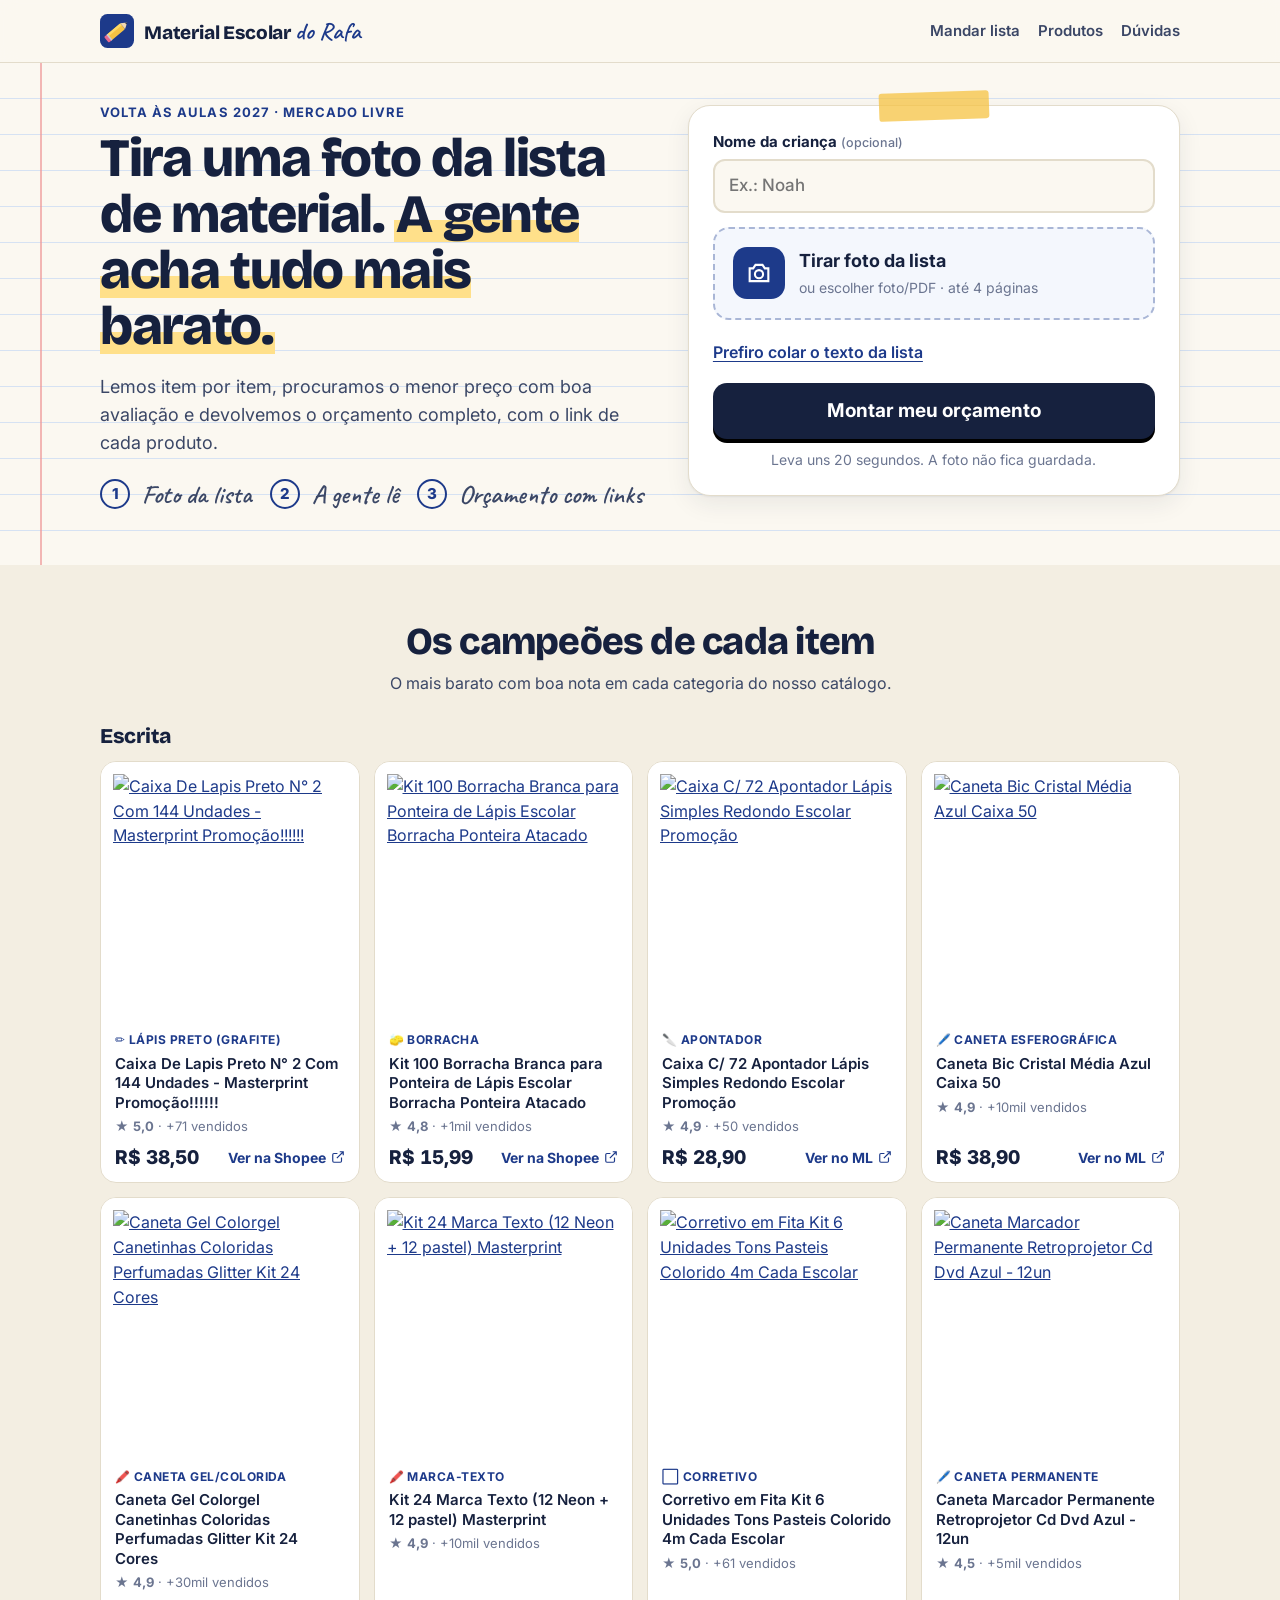
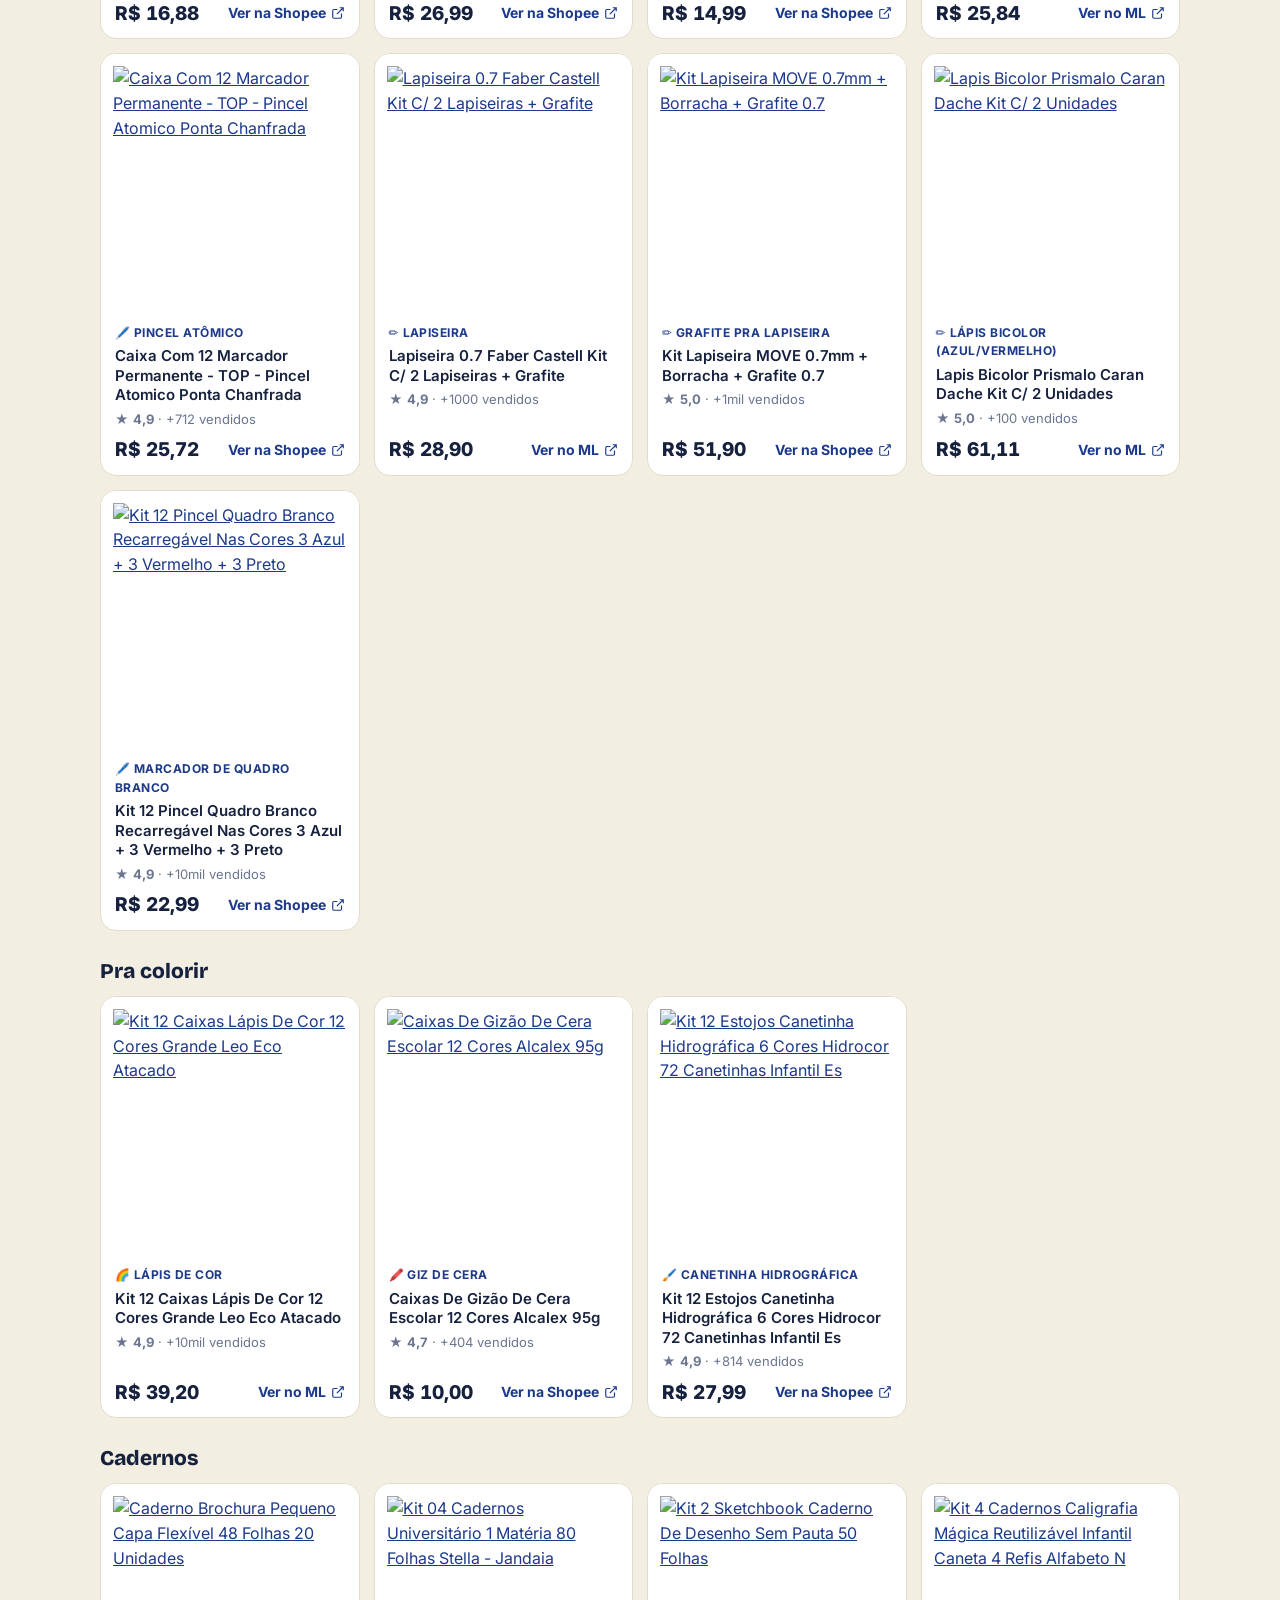
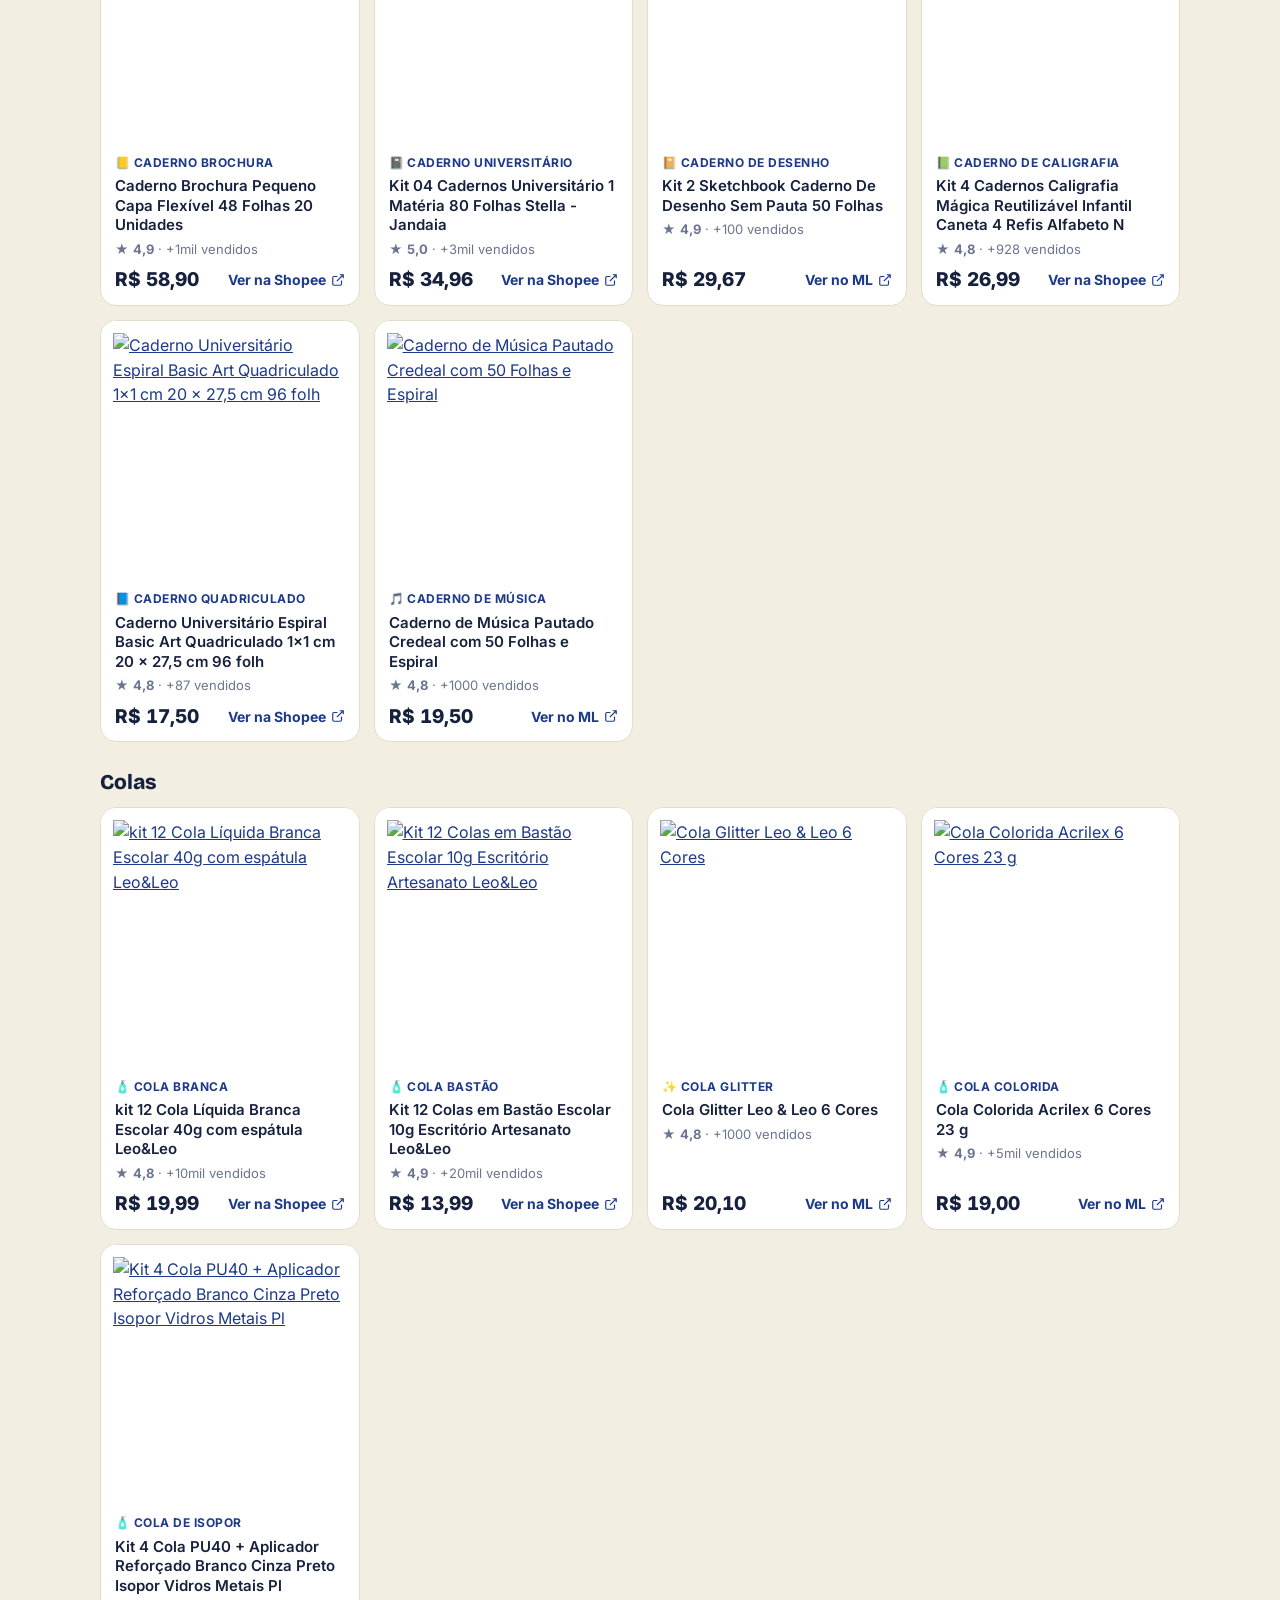
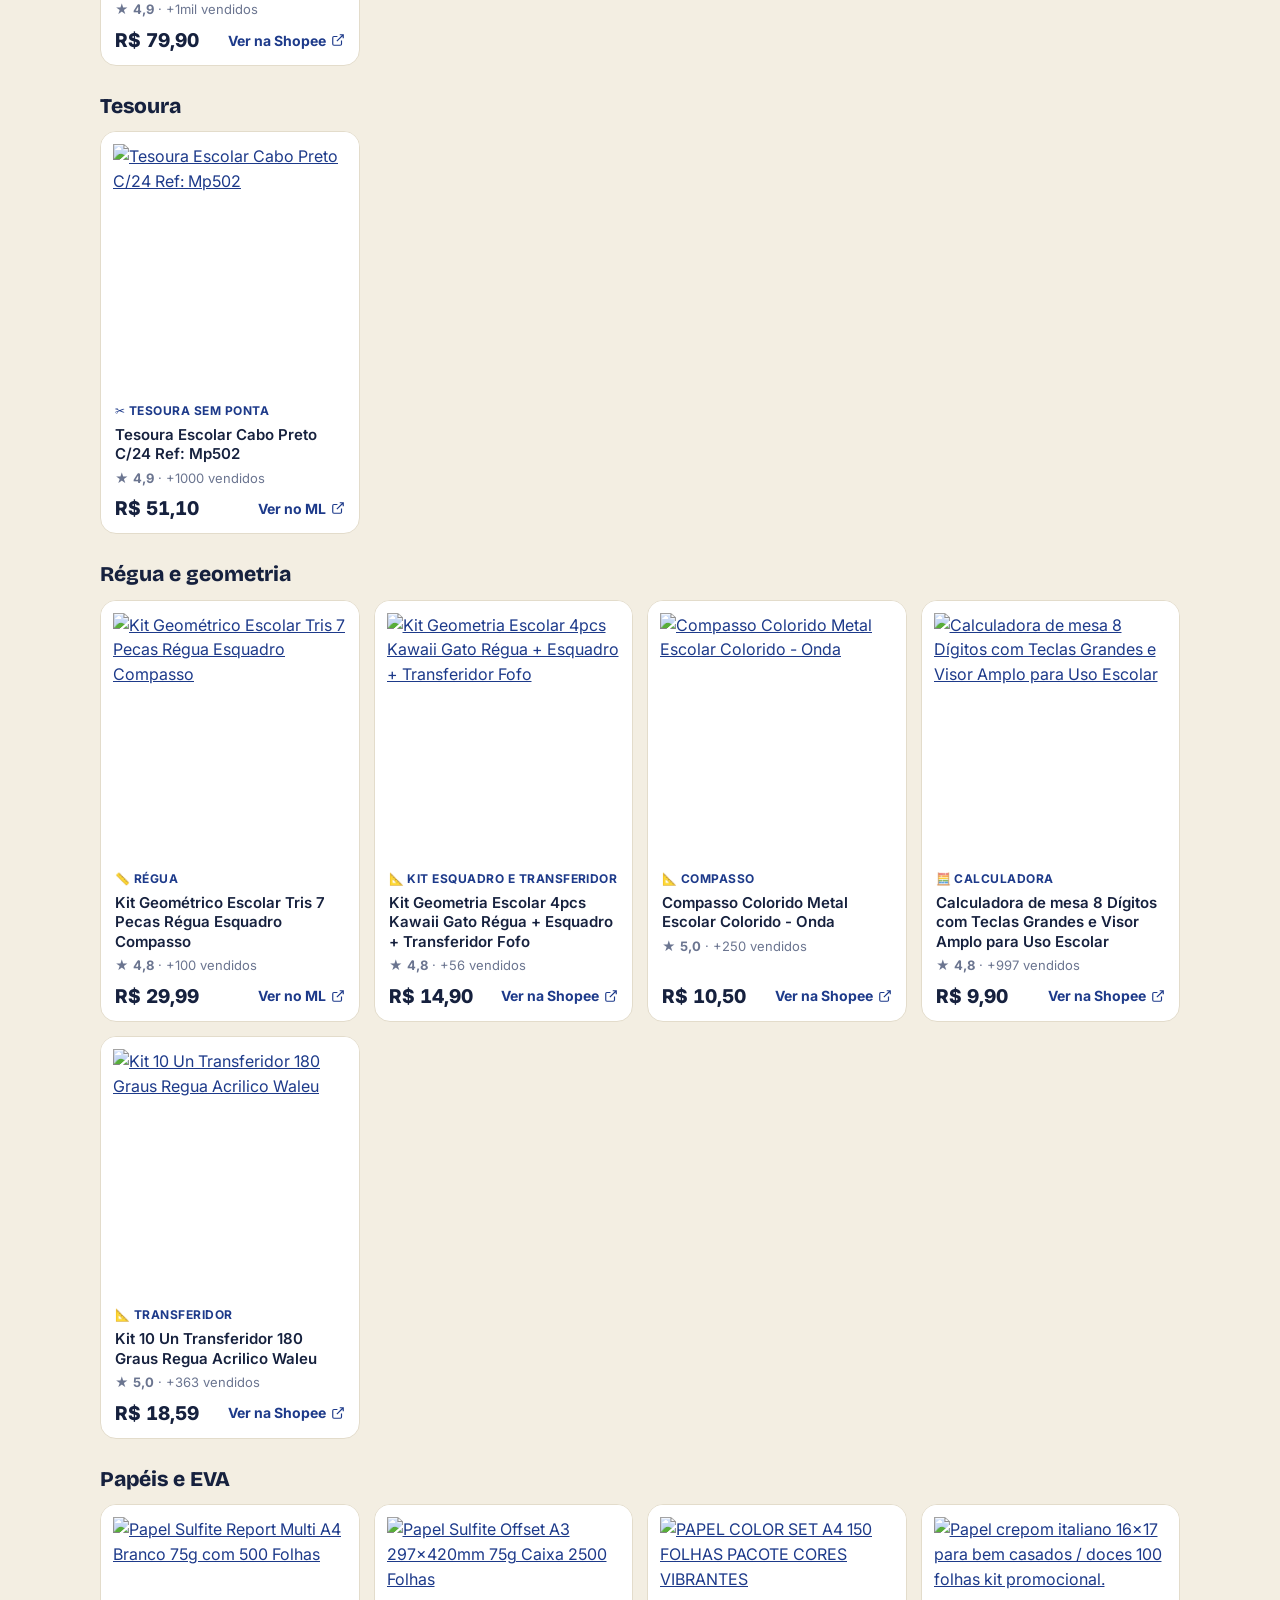
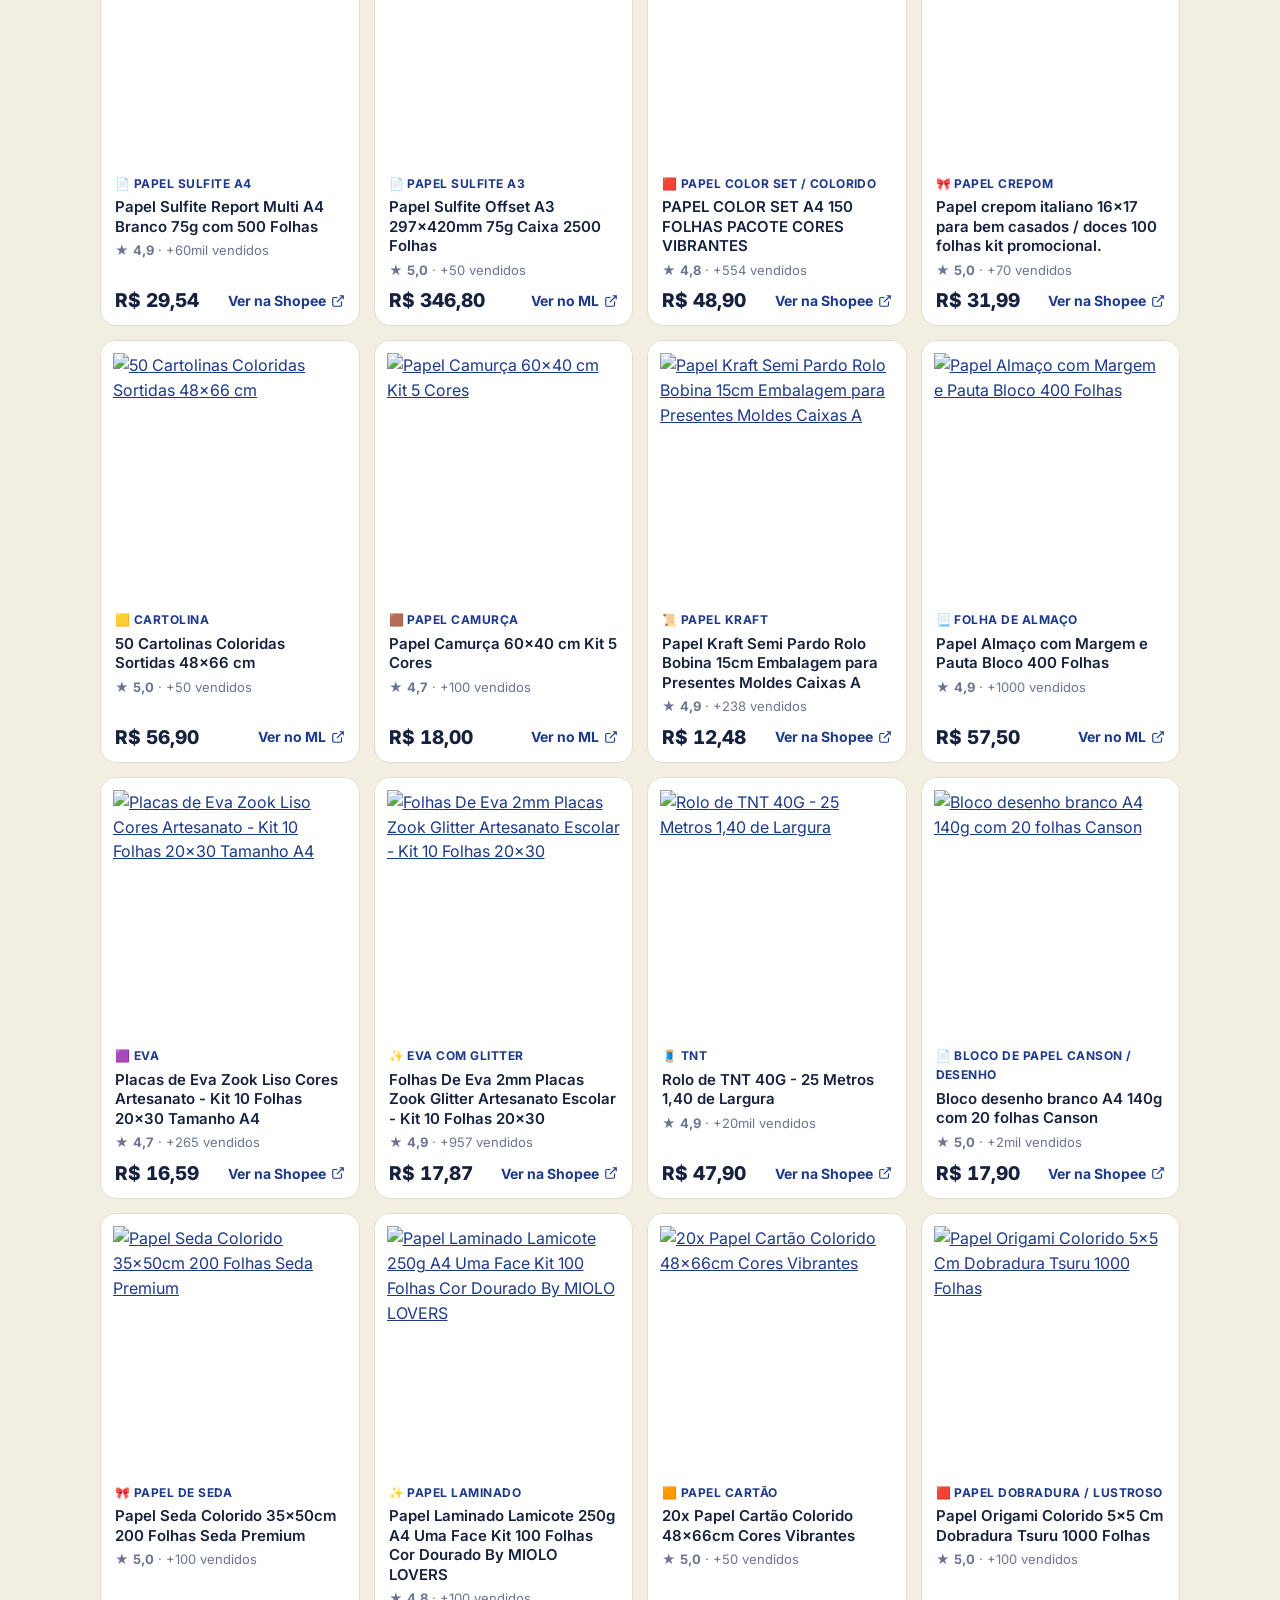
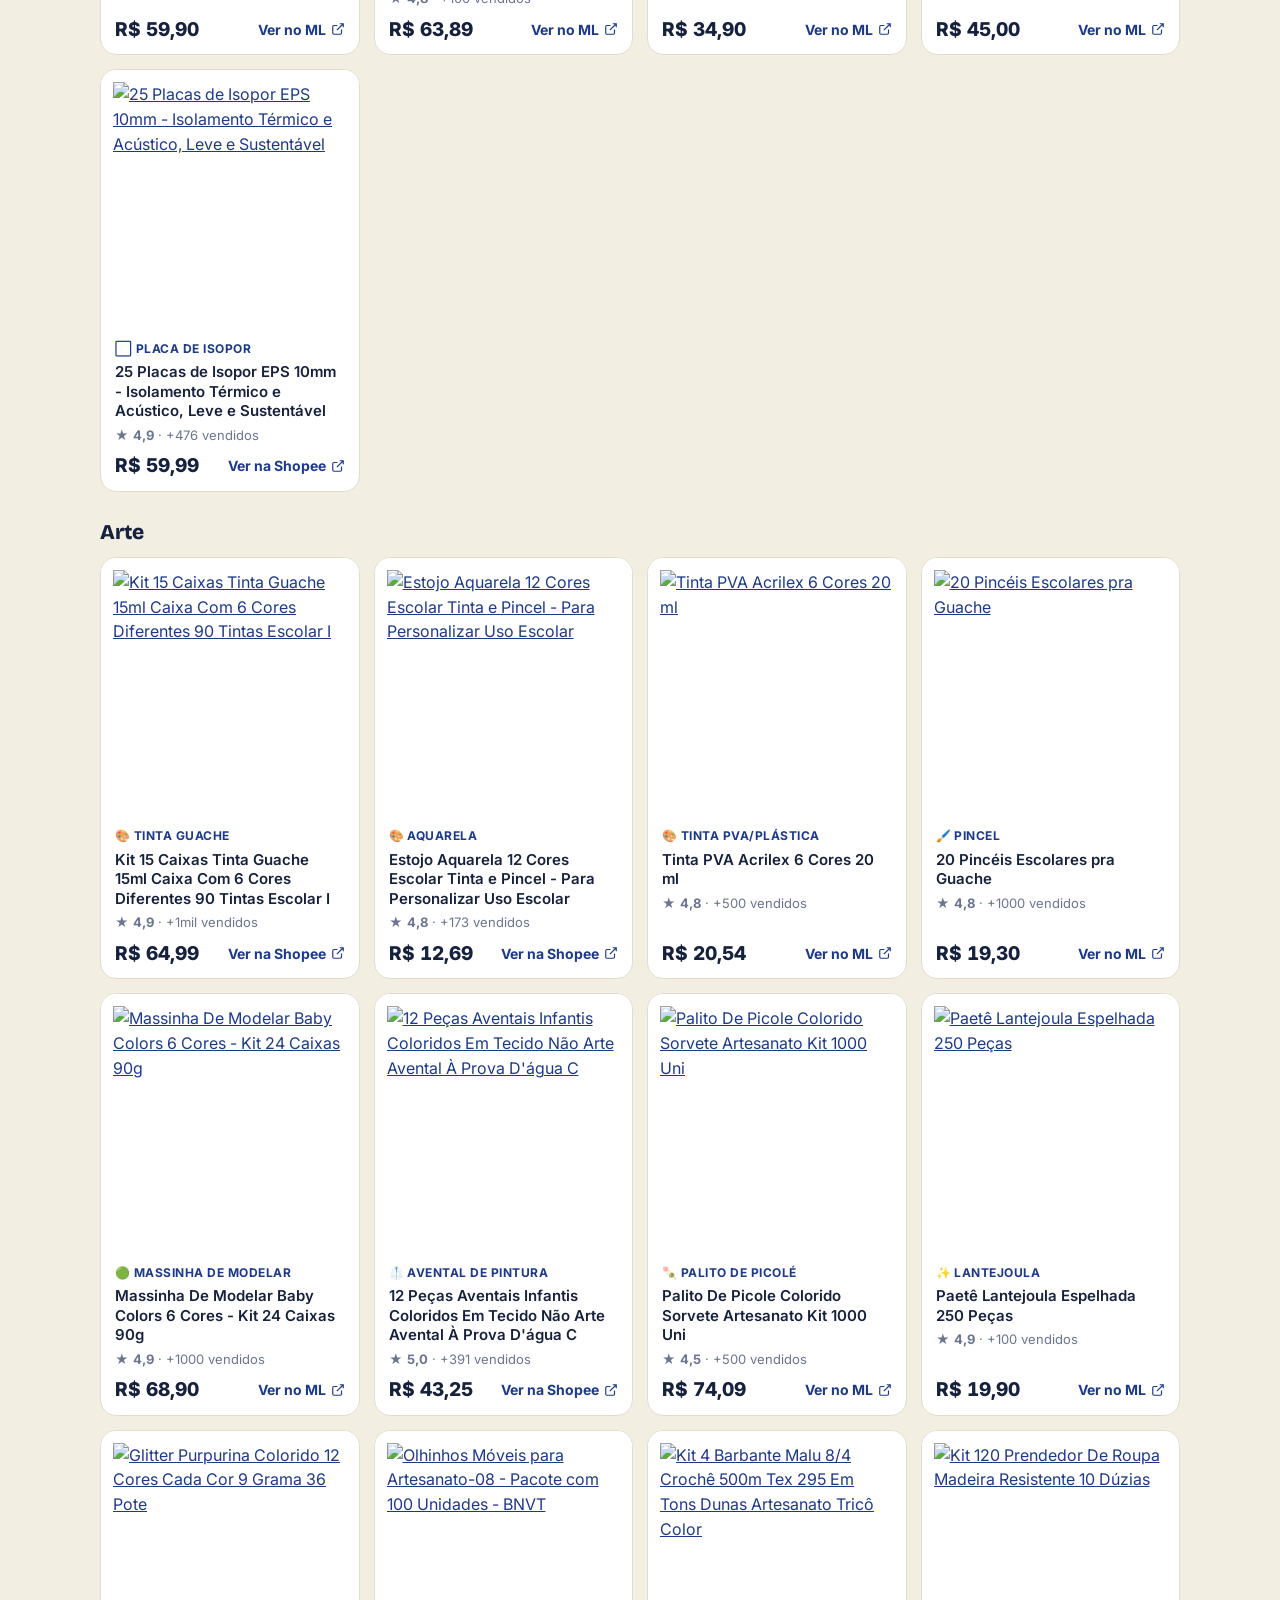
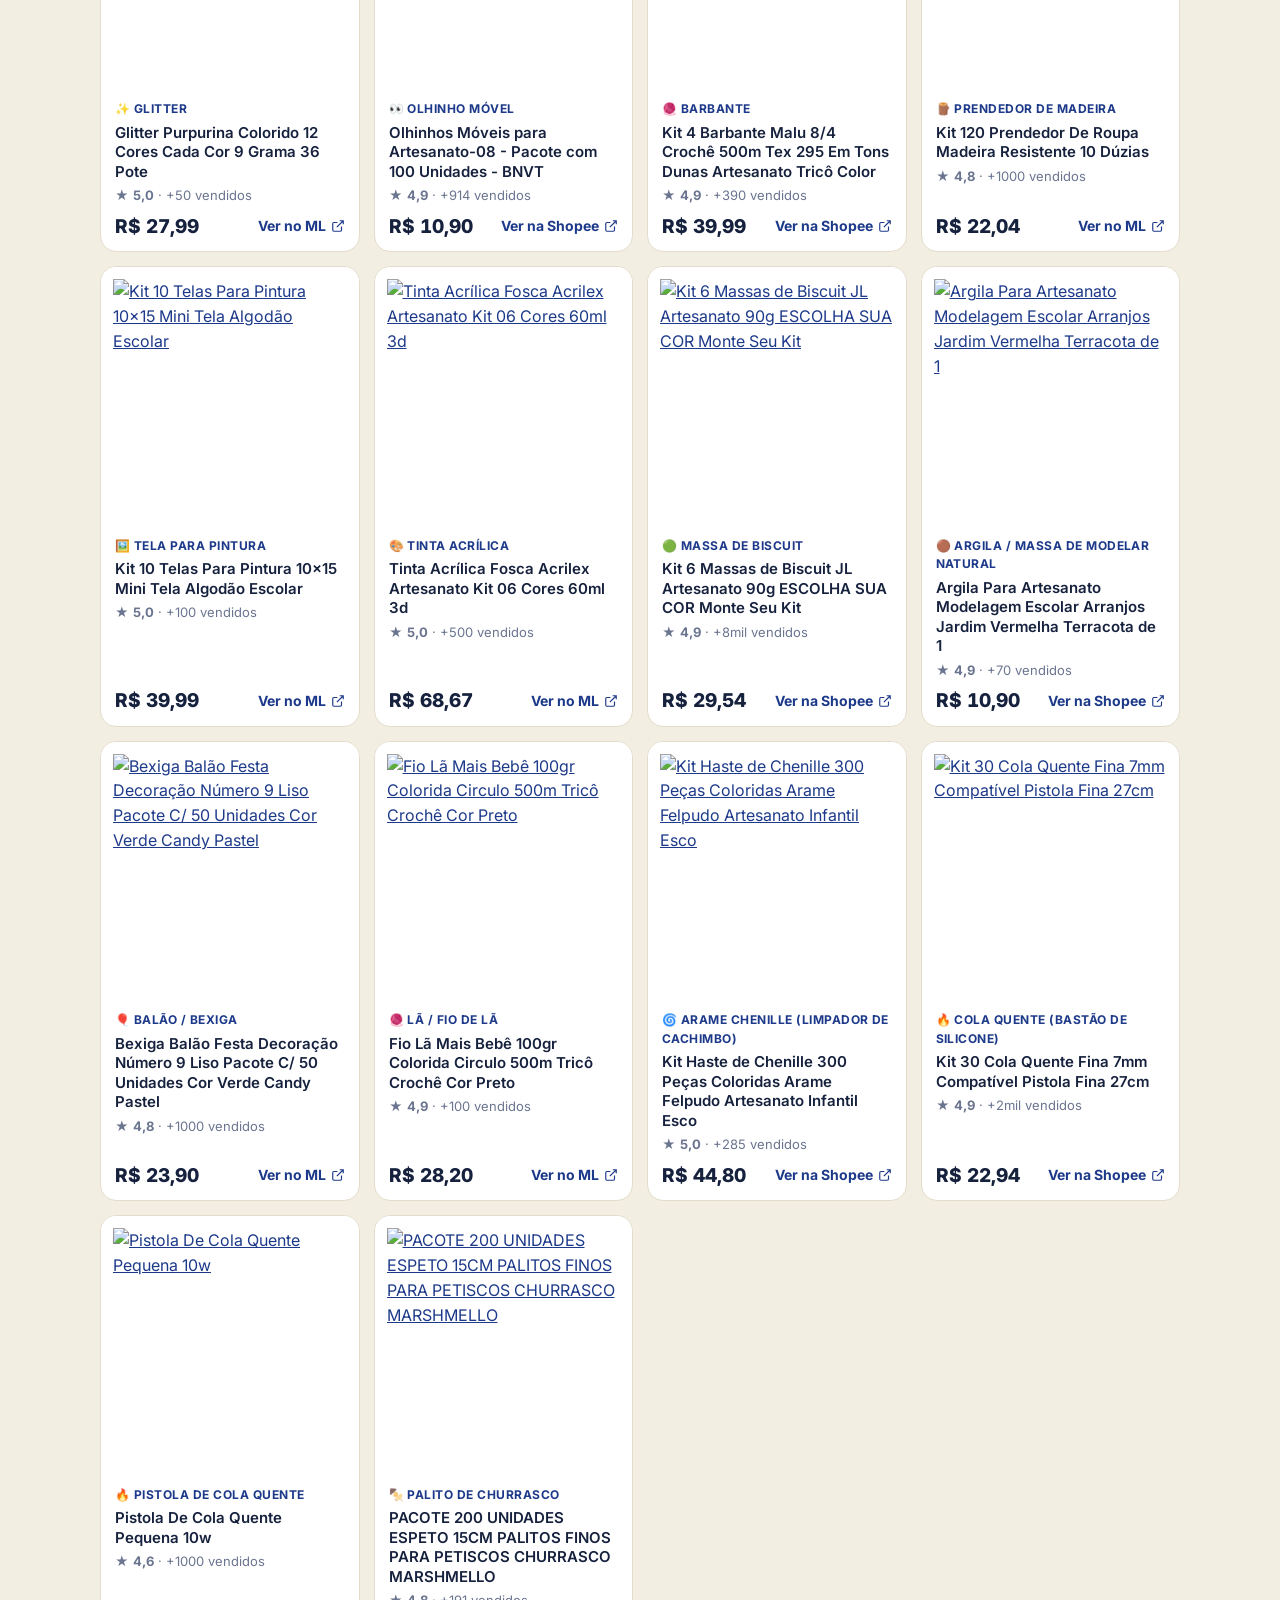
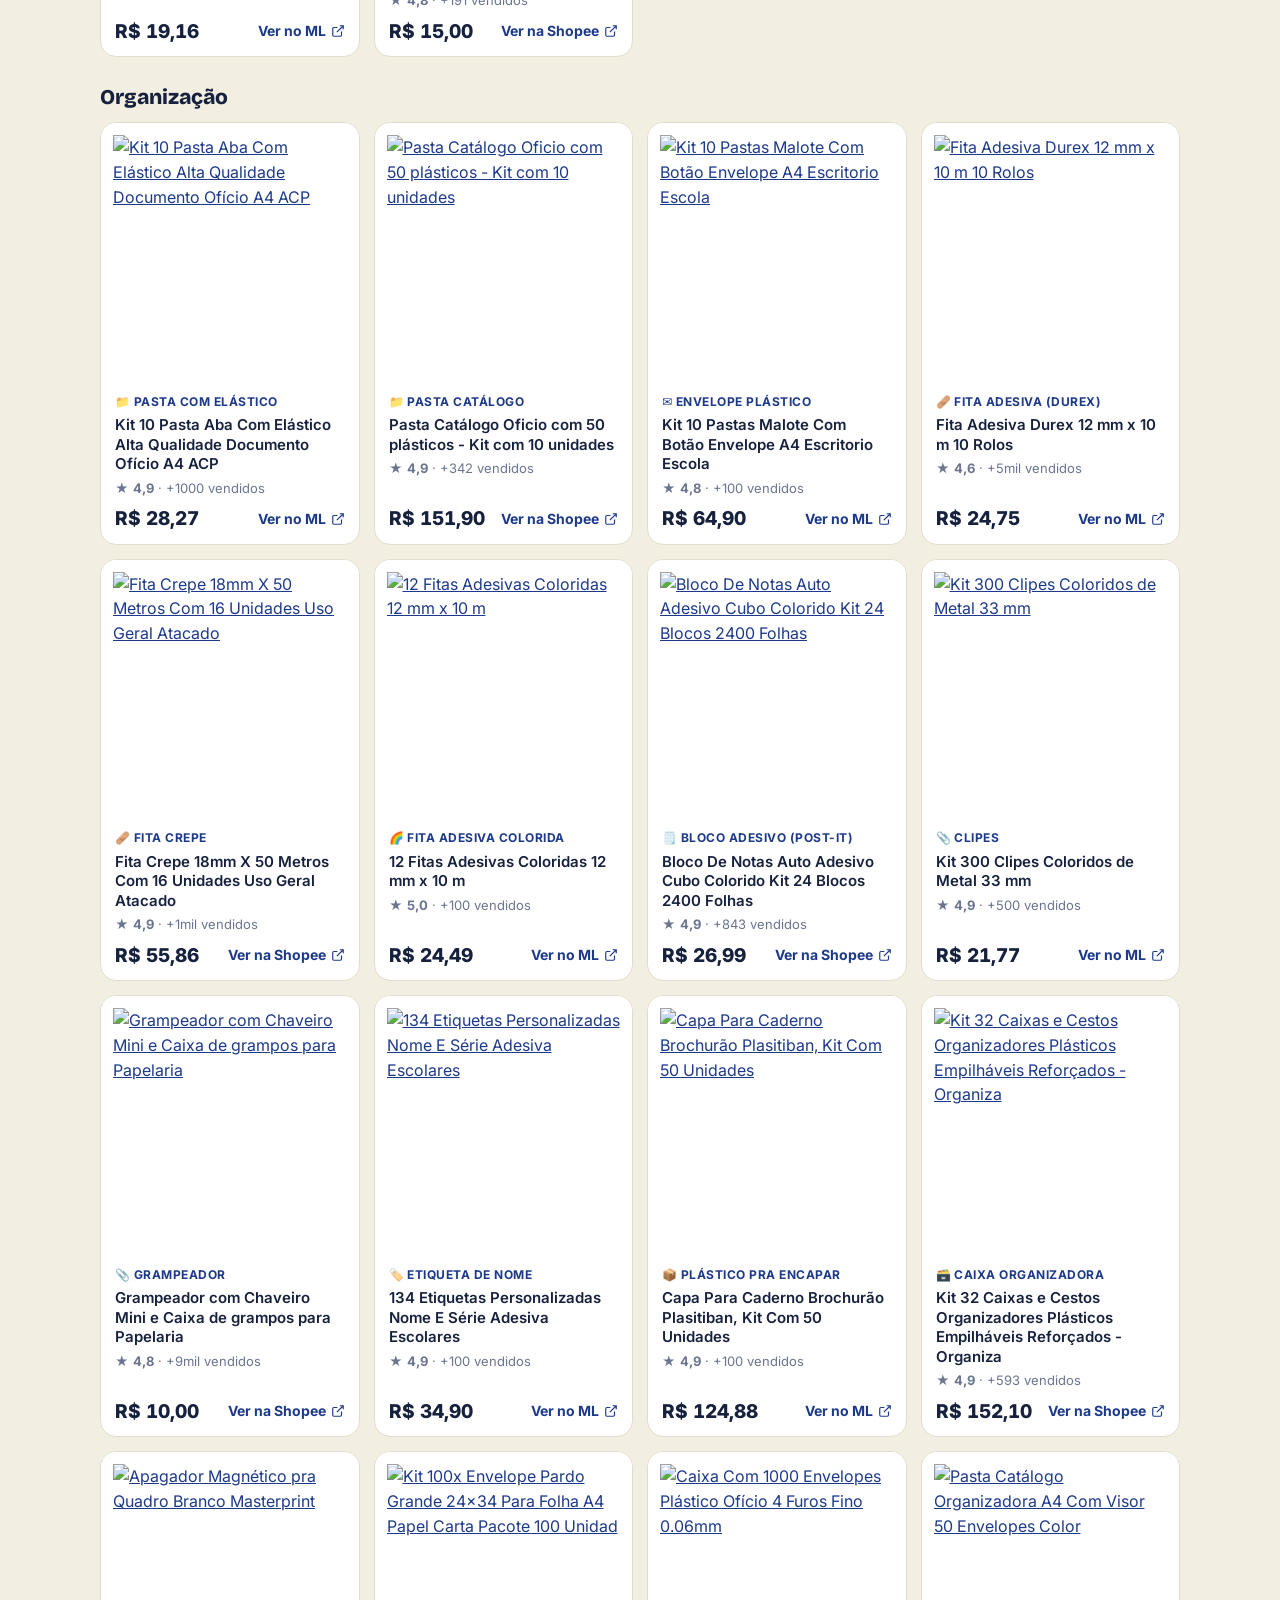
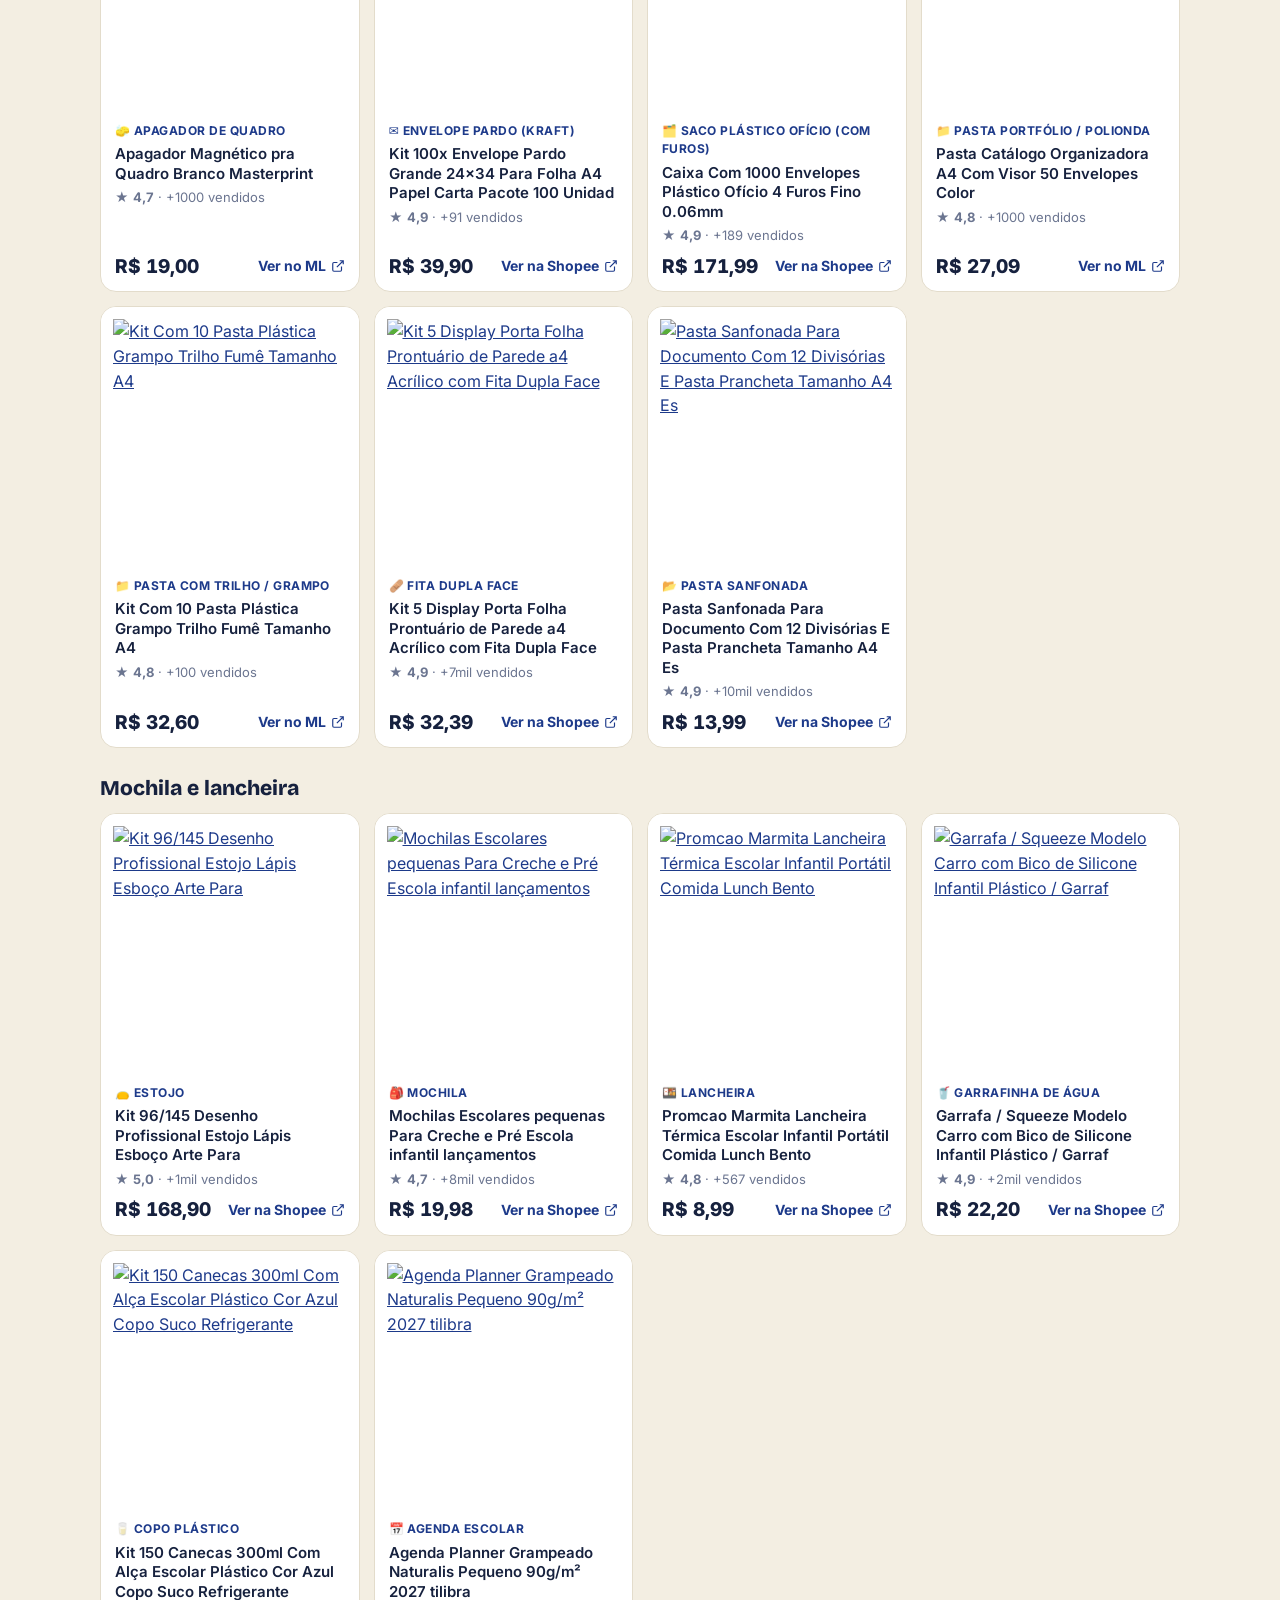
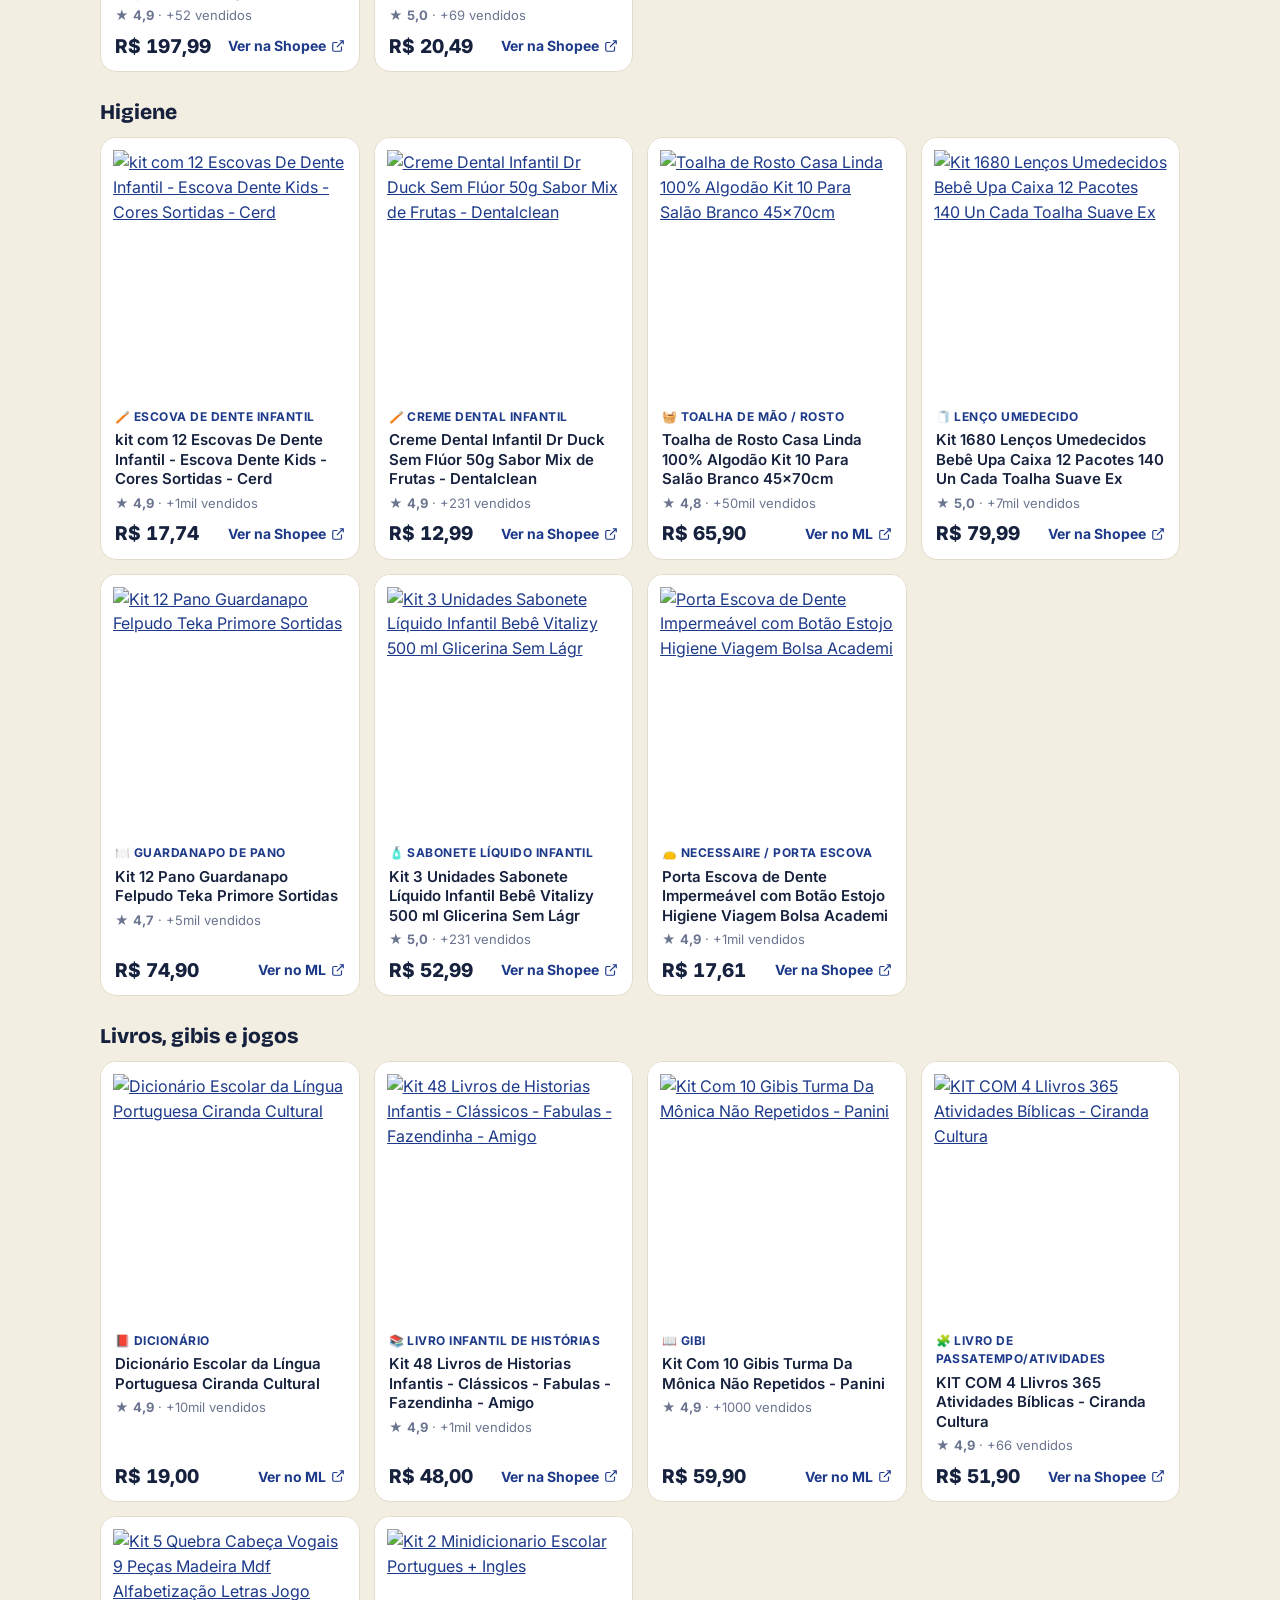
==== commit cda9ce71: "Livro com título vai pra busca; quantidade de pacotes e pastas; caderno grande x pequeno Co-Authored" ====
--- a/index.html
+++ b/index.html
@@ -20,7 +20,7 @@
 <link rel="preconnect" href="https://fonts.googleapis.com">
 <link rel="preconnect" href="https://fonts.gstatic.com" crossorigin>
 <link href="https://fonts.googleapis.com/css2?family=Bricolage+Grotesque:opsz,wght@12..96,700;12..96,800&family=Caveat:wght@600&family=Inter:wght@400;500;600;700;800&display=swap" rel="stylesheet">
-<link rel="stylesheet" href="/assets/style.css?v=3">
+<link rel="stylesheet" href="/assets/style.css?v=4">
 <script>
 !function(f,b,e,v,n,t,s){if(f.fbq)return;n=f.fbq=function(){n.callMethod?n.callMethod.apply(n,arguments):n.queue.push(arguments)};if(!f._fbq)f._fbq=n;n.push=n;n.loaded=!0;n.version='2.0';n.queue=[];t=b.createElement(e);t.async=!0;t.src=v;s=b.getElementsByTagName(e)[0];s.parentNode.insertBefore(t,s)}(window,document,'script','https://connect.facebook.net/en_US/fbevents.js');
 fbq('init','1896450861799386');fbq('track','PageView');
@@ -352,12 +352,12 @@
   </div>
 </article>
 <article class="card">
-  <a class="foto" href="https://meli.la/2epKRRk" target="_blank" rel="noopener sponsored" data-ml="kit-conjunto-desenho-geometrico-acrilex-compas" data-origem="catalogo-foto"><img src="/img/917142-MLA99602810488_122025.webp" alt="Kit Conjunto Desenho Geometrico Acrilex (compasso+9 Peças) Cor Transparente" loading="lazy" decoding="async"></a>
+  <a class="foto" href="https://s.shopee.com.br/70Ln70X4EW" target="_blank" rel="noopener sponsored" data-ml="compasso-colorido-metal-escolar-colorido-onda" data-origem="catalogo-foto"><img src="/img/s/br-11134201-820lr-mqyh8ik05pfp55.webp" alt="Compasso Colorido Metal Escolar Colorido - Onda" loading="lazy" decoding="async"></a>
   <div class="corpo">
     <p class="cat">📐 Compasso</p>
-    <h3><a class="" href="https://meli.la/2epKRRk" target="_blank" rel="noopener sponsored" data-ml="kit-conjunto-desenho-geometrico-acrilex-compas" data-origem="catalogo-nome">Kit Conjunto Desenho Geometrico Acrilex (compasso+9 Peças) Cor Transparente</a></h3>
-    <p class="aval">★ <b>4,6</b> · +100 vendidos</p>
-    <div class="linha"><p class="preco">R$ 35,90</p><a class="ml" href="https://meli.la/2epKRRk" target="_blank" rel="noopener sponsored" data-ml="kit-conjunto-desenho-geometrico-acrilex-compas" data-origem="catalogo-botao">Ver no ML <svg viewBox="0 0 24 24" fill="none" stroke="currentColor" stroke-width="2" aria-hidden="true"><path d="M15 3h6v6M10 14 21 3M18 13v6a2 2 0 0 1-2 2H5a2 2 0 0 1-2-2V8a2 2 0 0 1 2-2h6"/></svg></a></div>
+    <h3><a class="" href="https://s.shopee.com.br/70Ln70X4EW" target="_blank" rel="noopener sponsored" data-ml="compasso-colorido-metal-escolar-colorido-onda" data-origem="catalogo-nome">Compasso Colorido Metal Escolar Colorido - Onda</a></h3>
+    <p class="aval">★ <b>5,0</b> · +250 vendidos</p>
+    <div class="linha"><p class="preco">R$ 10,50</p><a class="ml" href="https://s.shopee.com.br/70Ln70X4EW" target="_blank" rel="noopener sponsored" data-ml="compasso-colorido-metal-escolar-colorido-onda" data-origem="catalogo-botao">Ver na Shopee <svg viewBox="0 0 24 24" fill="none" stroke="currentColor" stroke-width="2" aria-hidden="true"><path d="M15 3h6v6M10 14 21 3M18 13v6a2 2 0 0 1-2 2H5a2 2 0 0 1-2-2V8a2 2 0 0 1 2-2h6"/></svg></a></div>
   </div>
 </article>
 <article class="card">
@@ -601,12 +601,12 @@
   </div>
 </article>
 <article class="card">
-  <a class="foto" href="https://meli.la/1CPtMNQ" target="_blank" rel="noopener sponsored" data-ml="lantejoula-especial-estrelinhas-sortidas-c-100" data-origem="catalogo-foto"><img src="/img/900380-MLB106273673645_012026.webp" alt="Lantejoula Especial Estrelinhas Sortidas C/ 1000 Pacote" loading="lazy" decoding="async"></a>
+  <a class="foto" href="https://meli.la/15xmxva" target="_blank" rel="noopener sponsored" data-ml="paete-lantejoula-espelhada-250-pecas" data-origem="catalogo-foto"><img src="/img/641973-MLB111038272796_052026.webp" alt="Paetê Lantejoula Espelhada 250 Peças" loading="lazy" decoding="async"></a>
   <div class="corpo">
     <p class="cat">✨ Lantejoula</p>
-    <h3><a class="" href="https://meli.la/1CPtMNQ" target="_blank" rel="noopener sponsored" data-ml="lantejoula-especial-estrelinhas-sortidas-c-100" data-origem="catalogo-nome">Lantejoula Especial Estrelinhas Sortidas C/ 1000 Pacote</a></h3>
-    <p class="aval">★ <b>4,5</b> · +100 vendidos</p>
-    <div class="linha"><p class="preco">R$ 21,90</p><a class="ml" href="https://meli.la/1CPtMNQ" target="_blank" rel="noopener sponsored" data-ml="lantejoula-especial-estrelinhas-sortidas-c-100" data-origem="catalogo-botao">Ver no ML <svg viewBox="0 0 24 24" fill="none" stroke="currentColor" stroke-width="2" aria-hidden="true"><path d="M15 3h6v6M10 14 21 3M18 13v6a2 2 0 0 1-2 2H5a2 2 0 0 1-2-2V8a2 2 0 0 1 2-2h6"/></svg></a></div>
+    <h3><a class="" href="https://meli.la/15xmxva" target="_blank" rel="noopener sponsored" data-ml="paete-lantejoula-espelhada-250-pecas" data-origem="catalogo-nome">Paetê Lantejoula Espelhada 250 Peças</a></h3>
+    <p class="aval">★ <b>4,9</b> · +100 vendidos</p>
+    <div class="linha"><p class="preco">R$ 19,90</p><a class="ml" href="https://meli.la/15xmxva" target="_blank" rel="noopener sponsored" data-ml="paete-lantejoula-espelhada-250-pecas" data-origem="catalogo-botao">Ver no ML <svg viewBox="0 0 24 24" fill="none" stroke="currentColor" stroke-width="2" aria-hidden="true"><path d="M15 3h6v6M10 14 21 3M18 13v6a2 2 0 0 1-2 2H5a2 2 0 0 1-2-2V8a2 2 0 0 1 2-2h6"/></svg></a></div>
   </div>
 </article>
 <article class="card">
@@ -664,21 +664,21 @@
   </div>
 </article>
 <article class="card">
-  <a class="foto" href="https://meli.la/1vmaskc" target="_blank" rel="noopener sponsored" data-ml="kit-massa-de-biscuit-polycol-90g-18-unidades-c" data-origem="catalogo-foto"><img src="/img/821660-MLB89532009641_082025.webp" alt="Kit Massa De Biscuit Polycol 90g 18 Unidades Coloridas" loading="lazy" decoding="async"></a>
+  <a class="foto" href="https://s.shopee.com.br/1BO0APKpem" target="_blank" rel="noopener sponsored" data-ml="kit-6-massas-de-biscuit-jl-artesanato-90g-esco" data-origem="catalogo-foto"><img src="/img/s/br-11134207-7r98o-m44v34mtrnwh28.webp" alt="Kit 6 Massas de Biscuit JL Artesanato 90g ESCOLHA SUA COR Monte Seu Kit" loading="lazy" decoding="async"></a>
   <div class="corpo">
     <p class="cat">🟢 Massa de biscuit</p>
-    <h3><a class="" href="https://meli.la/1vmaskc" target="_blank" rel="noopener sponsored" data-ml="kit-massa-de-biscuit-polycol-90g-18-unidades-c" data-origem="catalogo-nome">Kit Massa De Biscuit Polycol 90g 18 Unidades Coloridas</a></h3>
-    <p class="aval">★ <b>4,9</b> · +1000 vendidos</p>
-    <div class="linha"><p class="preco">R$ 73,39</p><a class="ml" href="https://meli.la/1vmaskc" target="_blank" rel="noopener sponsored" data-ml="kit-massa-de-biscuit-polycol-90g-18-unidades-c" data-origem="catalogo-botao">Ver no ML <svg viewBox="0 0 24 24" fill="none" stroke="currentColor" stroke-width="2" aria-hidden="true"><path d="M15 3h6v6M10 14 21 3M18 13v6a2 2 0 0 1-2 2H5a2 2 0 0 1-2-2V8a2 2 0 0 1 2-2h6"/></svg></a></div>
-  </div>
-</article>
-<article class="card">
-  <a class="foto" href="https://s.shopee.com.br/8pnRIV0mx9" target="_blank" rel="noopener sponsored" data-ml="argila-natural-terracota-10kg-para-modelar-art" data-origem="catalogo-foto"><img src="/img/s/sg-11134201-822xw-mo5yl4i9hc016f.webp" alt="Argila Natural Terracota 10kg Para Modelar Artesanato Escolar Cerâmica 10 Unidad" loading="lazy" decoding="async"></a>
+    <h3><a class="" href="https://s.shopee.com.br/1BO0APKpem" target="_blank" rel="noopener sponsored" data-ml="kit-6-massas-de-biscuit-jl-artesanato-90g-esco" data-origem="catalogo-nome">Kit 6 Massas de Biscuit JL Artesanato 90g ESCOLHA SUA COR Monte Seu Kit</a></h3>
+    <p class="aval">★ <b>4,9</b> · +8mil vendidos</p>
+    <div class="linha"><p class="preco">R$ 29,54</p><a class="ml" href="https://s.shopee.com.br/1BO0APKpem" target="_blank" rel="noopener sponsored" data-ml="kit-6-massas-de-biscuit-jl-artesanato-90g-esco" data-origem="catalogo-botao">Ver na Shopee <svg viewBox="0 0 24 24" fill="none" stroke="currentColor" stroke-width="2" aria-hidden="true"><path d="M15 3h6v6M10 14 21 3M18 13v6a2 2 0 0 1-2 2H5a2 2 0 0 1-2-2V8a2 2 0 0 1 2-2h6"/></svg></a></div>
+  </div>
+</article>
+<article class="card">
+  <a class="foto" href="https://s.shopee.com.br/9AQHh6zWHB" target="_blank" rel="noopener sponsored" data-ml="argila-para-artesanato-modelagem-escolar-arran" data-origem="catalogo-foto"><img src="/img/s/sg-11134201-82602-mkihsizipiiv8e.webp" alt="Argila Para Artesanato Modelagem Escolar Arranjos Jardim Vermelha Terracota de 1" loading="lazy" decoding="async"></a>
   <div class="corpo">
     <p class="cat">🟤 Argila / massa de modelar natural</p>
-    <h3><a class="" href="https://s.shopee.com.br/8pnRIV0mx9" target="_blank" rel="noopener sponsored" data-ml="argila-natural-terracota-10kg-para-modelar-art" data-origem="catalogo-nome">Argila Natural Terracota 10kg Para Modelar Artesanato Escolar Cerâmica 10 Unidad</a></h3>
-    <p class="aval">★ <b>5,0</b> · +66 vendidos</p>
-    <div class="linha"><p class="preco">R$ 41,00</p><a class="ml" href="https://s.shopee.com.br/8pnRIV0mx9" target="_blank" rel="noopener sponsored" data-ml="argila-natural-terracota-10kg-para-modelar-art" data-origem="catalogo-botao">Ver na Shopee <svg viewBox="0 0 24 24" fill="none" stroke="currentColor" stroke-width="2" aria-hidden="true"><path d="M15 3h6v6M10 14 21 3M18 13v6a2 2 0 0 1-2 2H5a2 2 0 0 1-2-2V8a2 2 0 0 1 2-2h6"/></svg></a></div>
+    <h3><a class="" href="https://s.shopee.com.br/9AQHh6zWHB" target="_blank" rel="noopener sponsored" data-ml="argila-para-artesanato-modelagem-escolar-arran" data-origem="catalogo-nome">Argila Para Artesanato Modelagem Escolar Arranjos Jardim Vermelha Terracota de 1</a></h3>
+    <p class="aval">★ <b>4,9</b> · +70 vendidos</p>
+    <div class="linha"><p class="preco">R$ 10,90</p><a class="ml" href="https://s.shopee.com.br/9AQHh6zWHB" target="_blank" rel="noopener sponsored" data-ml="argila-para-artesanato-modelagem-escolar-arran" data-origem="catalogo-botao">Ver na Shopee <svg viewBox="0 0 24 24" fill="none" stroke="currentColor" stroke-width="2" aria-hidden="true"><path d="M15 3h6v6M10 14 21 3M18 13v6a2 2 0 0 1-2 2H5a2 2 0 0 1-2-2V8a2 2 0 0 1 2-2h6"/></svg></a></div>
   </div>
 </article>
 <article class="card">
@@ -727,12 +727,12 @@
   </div>
 </article>
 <article class="card">
-  <a class="foto" href="https://meli.la/2tUqNbp" target="_blank" rel="noopener sponsored" data-ml="500-palitos-de-bambu-espeto-p-churrasco-25cm-t" data-origem="catalogo-foto"><img src="/img/674782-MLA99582065586_122025.webp" alt="500 Palitos De Bambu Espeto P/ Churrasco 25cm Talge - Forte" loading="lazy" decoding="async"></a>
+  <a class="foto" href="https://s.shopee.com.br/3B94Y5VEHp" target="_blank" rel="noopener sponsored" data-ml="pacote-200-unidades-espeto-15cm-palitos-finos-" data-origem="catalogo-foto"><img src="/img/s/br-11134207-7r98o-m9676f63i1vm6d.webp" alt="PACOTE 200 UNIDADES ESPETO 15CM PALITOS FINOS PARA PETISCOS CHURRASCO MARSHMELLO" loading="lazy" decoding="async"></a>
   <div class="corpo">
     <p class="cat">🍢 Palito de churrasco</p>
-    <h3><a class="" href="https://meli.la/2tUqNbp" target="_blank" rel="noopener sponsored" data-ml="500-palitos-de-bambu-espeto-p-churrasco-25cm-t" data-origem="catalogo-nome">500 Palitos De Bambu Espeto P/ Churrasco 25cm Talge - Forte</a></h3>
-    <p class="aval">★ <b>5,0</b> · +500 vendidos</p>
-    <div class="linha"><p class="preco">R$ 34,90</p><a class="ml" href="https://meli.la/2tUqNbp" target="_blank" rel="noopener sponsored" data-ml="500-palitos-de-bambu-espeto-p-churrasco-25cm-t" data-origem="catalogo-botao">Ver no ML <svg viewBox="0 0 24 24" fill="none" stroke="currentColor" stroke-width="2" aria-hidden="true"><path d="M15 3h6v6M10 14 21 3M18 13v6a2 2 0 0 1-2 2H5a2 2 0 0 1-2-2V8a2 2 0 0 1 2-2h6"/></svg></a></div>
+    <h3><a class="" href="https://s.shopee.com.br/3B94Y5VEHp" target="_blank" rel="noopener sponsored" data-ml="pacote-200-unidades-espeto-15cm-palitos-finos-" data-origem="catalogo-nome">PACOTE 200 UNIDADES ESPETO 15CM PALITOS FINOS PARA PETISCOS CHURRASCO MARSHMELLO</a></h3>
+    <p class="aval">★ <b>4,8</b> · +191 vendidos</p>
+    <div class="linha"><p class="preco">R$ 15,00</p><a class="ml" href="https://s.shopee.com.br/3B94Y5VEHp" target="_blank" rel="noopener sponsored" data-ml="pacote-200-unidades-espeto-15cm-palitos-finos-" data-origem="catalogo-botao">Ver na Shopee <svg viewBox="0 0 24 24" fill="none" stroke="currentColor" stroke-width="2" aria-hidden="true"><path d="M15 3h6v6M10 14 21 3M18 13v6a2 2 0 0 1-2 2H5a2 2 0 0 1-2-2V8a2 2 0 0 1 2-2h6"/></svg></a></div>
   </div>
 </article>
 </div>
@@ -748,12 +748,12 @@
   </div>
 </article>
 <article class="card">
-  <a class="foto" href="https://s.shopee.com.br/9zzOgZBdQU" target="_blank" rel="noopener sponsored" data-ml="pasta-catalogo-preta-c-50-envelopes-plasticos-" data-origem="catalogo-foto"><img src="/img/s/sg-11134201-7rdxp-lxwp96uy849283.webp" alt="Pasta Catálogo Preta c/ 50 Envelopes Plásticos Finos cada - ACP- Tamanho A4" loading="lazy" decoding="async"></a>
+  <a class="foto" href="https://s.shopee.com.br/9zzOgZOlXQ" target="_blank" rel="noopener sponsored" data-ml="pasta-catalogo-oficio-com-50-plasticos-kit-com" data-origem="catalogo-foto"><img src="/img/s/br-11134207-820l4-moa1csxh687b9f.webp" alt="Pasta Catálogo Oficio com 50 plásticos - Kit com 10 unidades" loading="lazy" decoding="async"></a>
   <div class="corpo">
     <p class="cat">📁 Pasta catálogo</p>
-    <h3><a class="" href="https://s.shopee.com.br/9zzOgZBdQU" target="_blank" rel="noopener sponsored" data-ml="pasta-catalogo-preta-c-50-envelopes-plasticos-" data-origem="catalogo-nome">Pasta Catálogo Preta c/ 50 Envelopes Plásticos Finos cada - ACP- Tamanho A4</a></h3>
-    <p class="aval">★ <b>4,9</b> · +7mil vendidos</p>
-    <div class="linha"><p class="preco">R$ 20,99</p><a class="ml" href="https://s.shopee.com.br/9zzOgZBdQU" target="_blank" rel="noopener sponsored" data-ml="pasta-catalogo-preta-c-50-envelopes-plasticos-" data-origem="catalogo-botao">Ver na Shopee <svg viewBox="0 0 24 24" fill="none" stroke="currentColor" stroke-width="2" aria-hidden="true"><path d="M15 3h6v6M10 14 21 3M18 13v6a2 2 0 0 1-2 2H5a2 2 0 0 1-2-2V8a2 2 0 0 1 2-2h6"/></svg></a></div>
+    <h3><a class="" href="https://s.shopee.com.br/9zzOgZOlXQ" target="_blank" rel="noopener sponsored" data-ml="pasta-catalogo-oficio-com-50-plasticos-kit-com" data-origem="catalogo-nome">Pasta Catálogo Oficio com 50 plásticos - Kit com 10 unidades</a></h3>
+    <p class="aval">★ <b>4,9</b> · +342 vendidos</p>
+    <div class="linha"><p class="preco">R$ 151,90</p><a class="ml" href="https://s.shopee.com.br/9zzOgZOlXQ" target="_blank" rel="noopener sponsored" data-ml="pasta-catalogo-oficio-com-50-plasticos-kit-com" data-origem="catalogo-botao">Ver na Shopee <svg viewBox="0 0 24 24" fill="none" stroke="currentColor" stroke-width="2" aria-hidden="true"><path d="M15 3h6v6M10 14 21 3M18 13v6a2 2 0 0 1-2 2H5a2 2 0 0 1-2-2V8a2 2 0 0 1 2-2h6"/></svg></a></div>
   </div>
 </article>
 <article class="card">
@@ -883,12 +883,12 @@
   </div>
 </article>
 <article class="card">
-  <a class="foto" href="https://s.shopee.com.br/6VPWWCs4Yb" target="_blank" rel="noopener sponsored" data-ml="grampo-trilho-plastico-normal-300-folhas-branc" data-origem="catalogo-foto"><img src="/img/s/br-11134207-7r98o-m8ap42fmvjsh32.webp" alt="Grampo Trilho Plástico Normal 300 Folhas Branco ou Preto Com 50 Unidades Dello D" loading="lazy" decoding="async"></a>
+  <a class="foto" href="https://meli.la/1eYYNbn" target="_blank" rel="noopener sponsored" data-ml="kit-com-10-pasta-plastica-grampo-trilho-fume-t" data-origem="catalogo-foto"><img src="/img/750593-MLA100077750665_122025.webp" alt="Kit Com 10 Pasta Plástica Grampo Trilho Fumê Tamanho A4" loading="lazy" decoding="async"></a>
   <div class="corpo">
     <p class="cat">📁 Pasta com trilho / grampo</p>
-    <h3><a class="" href="https://s.shopee.com.br/6VPWWCs4Yb" target="_blank" rel="noopener sponsored" data-ml="grampo-trilho-plastico-normal-300-folhas-branc" data-origem="catalogo-nome">Grampo Trilho Plástico Normal 300 Folhas Branco ou Preto Com 50 Unidades Dello D</a></h3>
-    <p class="aval">★ <b>4,9</b> · +1mil vendidos</p>
-    <div class="linha"><p class="preco">R$ 21,73</p><a class="ml" href="https://s.shopee.com.br/6VPWWCs4Yb" target="_blank" rel="noopener sponsored" data-ml="grampo-trilho-plastico-normal-300-folhas-branc" data-origem="catalogo-botao">Ver na Shopee <svg viewBox="0 0 24 24" fill="none" stroke="currentColor" stroke-width="2" aria-hidden="true"><path d="M15 3h6v6M10 14 21 3M18 13v6a2 2 0 0 1-2 2H5a2 2 0 0 1-2-2V8a2 2 0 0 1 2-2h6"/></svg></a></div>
+    <h3><a class="" href="https://meli.la/1eYYNbn" target="_blank" rel="noopener sponsored" data-ml="kit-com-10-pasta-plastica-grampo-trilho-fume-t" data-origem="catalogo-nome">Kit Com 10 Pasta Plástica Grampo Trilho Fumê Tamanho A4</a></h3>
+    <p class="aval">★ <b>4,8</b> · +100 vendidos</p>
+    <div class="linha"><p class="preco">R$ 32,60</p><a class="ml" href="https://meli.la/1eYYNbn" target="_blank" rel="noopener sponsored" data-ml="kit-com-10-pasta-plastica-grampo-trilho-fume-t" data-origem="catalogo-botao">Ver no ML <svg viewBox="0 0 24 24" fill="none" stroke="currentColor" stroke-width="2" aria-hidden="true"><path d="M15 3h6v6M10 14 21 3M18 13v6a2 2 0 0 1-2 2H5a2 2 0 0 1-2-2V8a2 2 0 0 1 2-2h6"/></svg></a></div>
   </div>
 </article>
 <article class="card">
@@ -1111,8 +1111,8 @@
   <p>Material Escolar do Rafa © 2026 · Uma página do <b>Oferta do Rafa</b>. Indicamos produtos vendidos no Mercado Livre; ao comprar pelos nossos links podemos receber uma comissão, sem custo extra pra você. Preços e estoque mudam todo dia: o valor final é o do Mercado Livre.</p>
   <a href="#enviar-lista">Mandar lista</a> · <a href="#catalogo">Produtos</a> · <a href="/privacidade.html">Política de privacidade</a>
 </div></footer>
-<script src="/produtos.js?v=3"></script>
-<script src="/assets/app.js?v=3"></script>
-<script src="/assets/lista.js?v=3"></script>
+<script src="/produtos.js?v=4"></script>
+<script src="/assets/app.js?v=4"></script>
+<script src="/assets/lista.js?v=4"></script>
 </body>
 </html>
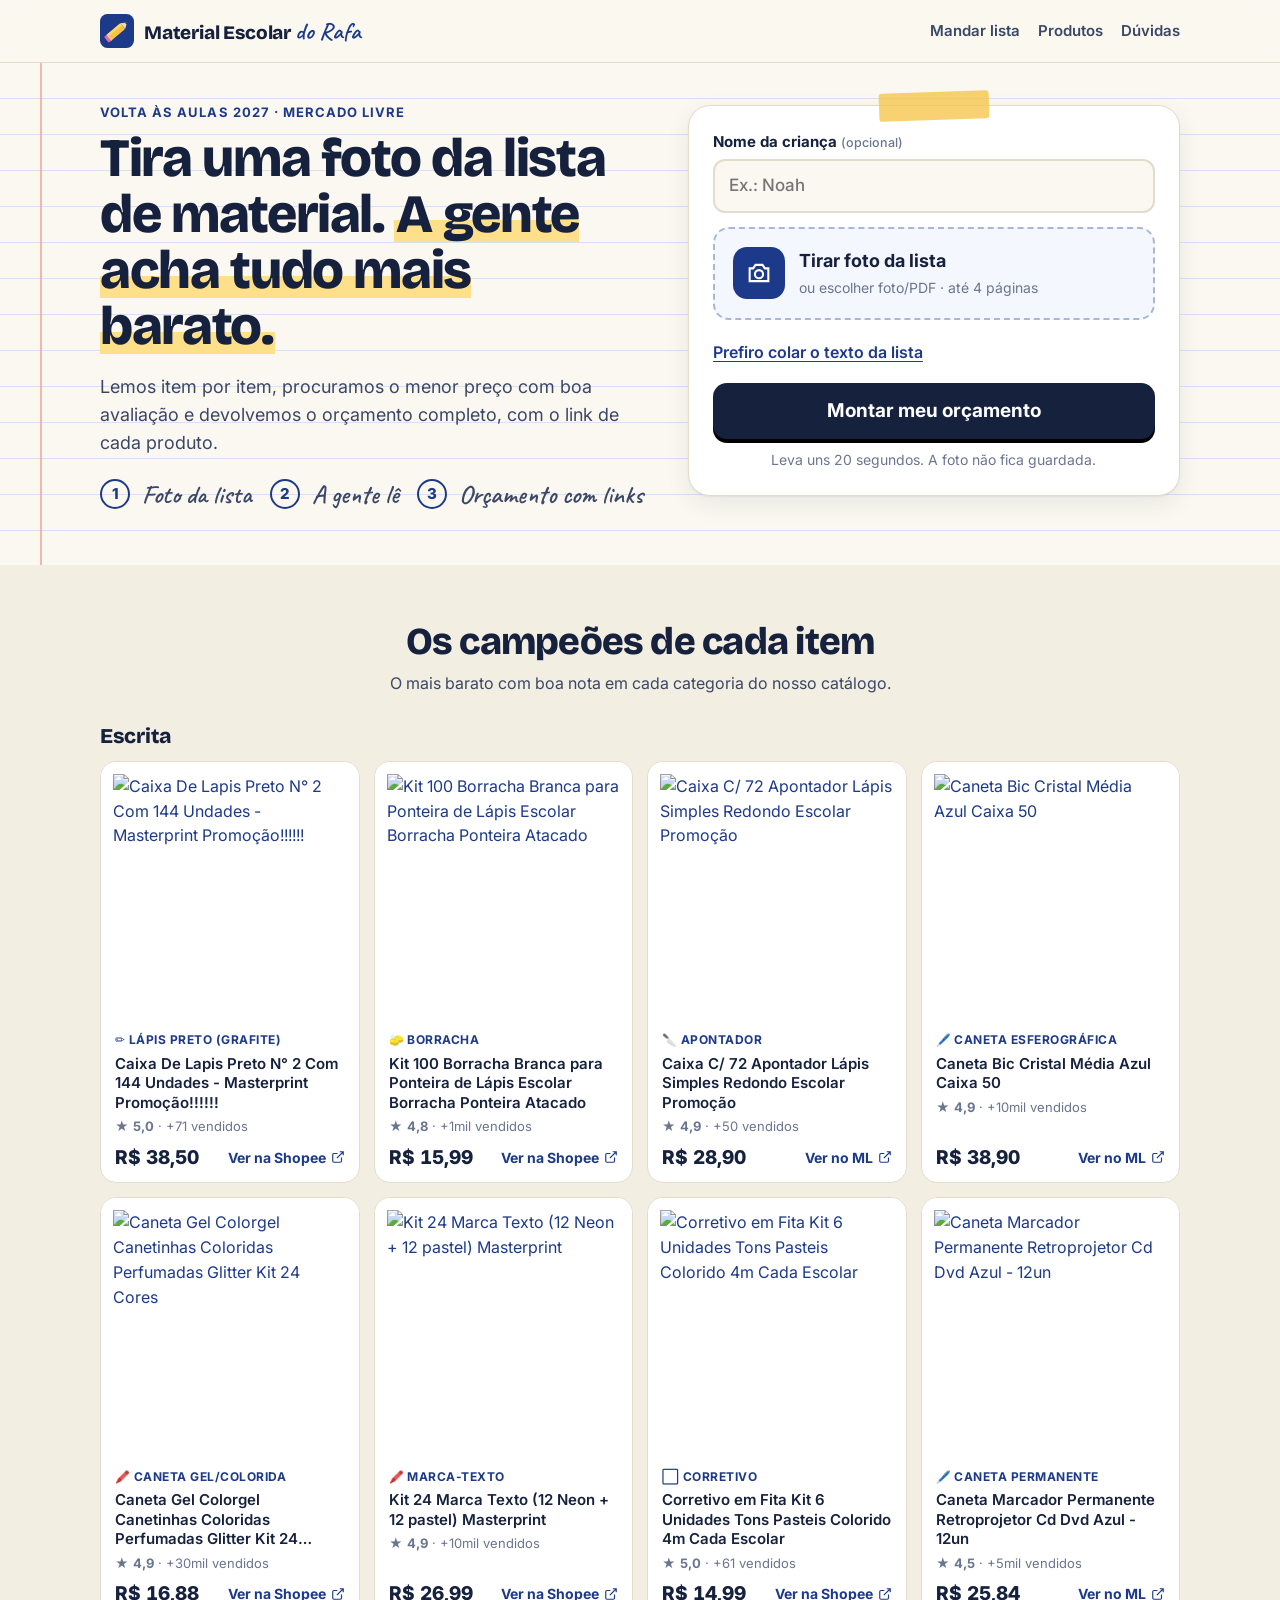
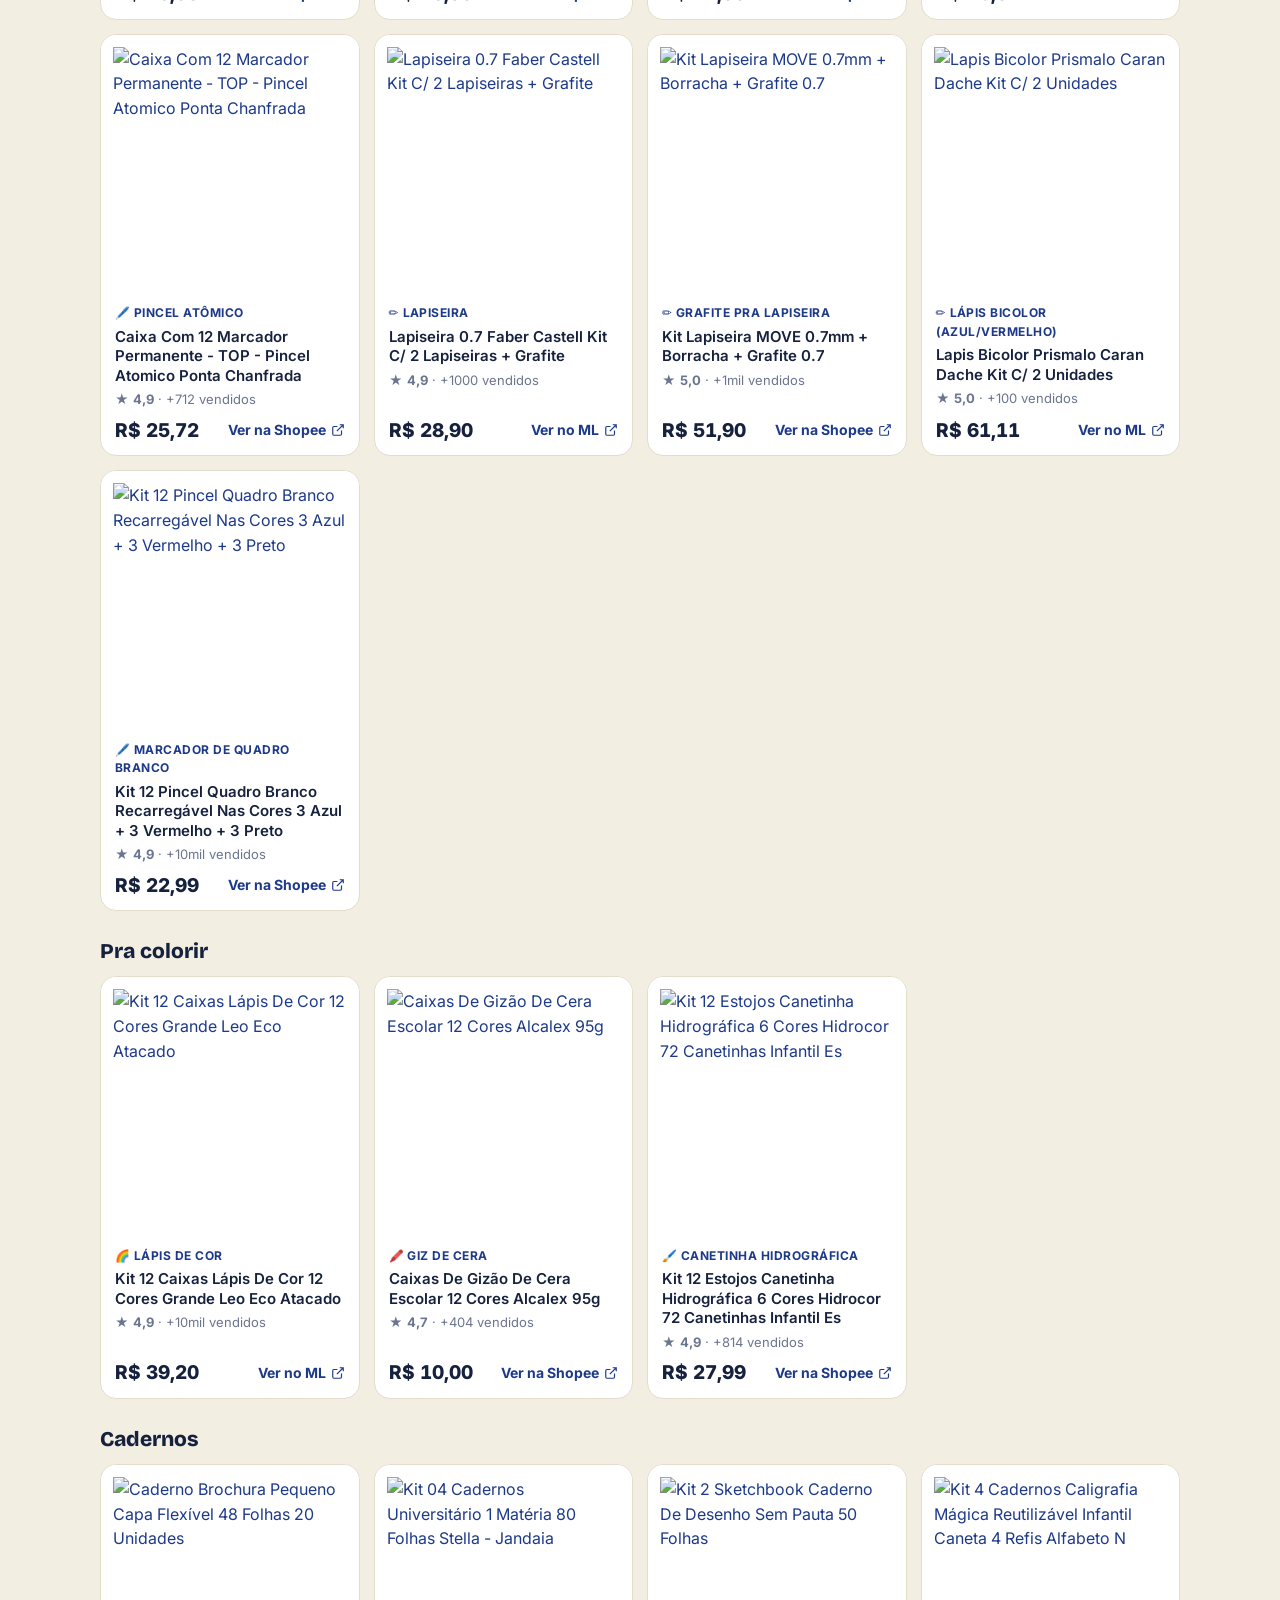
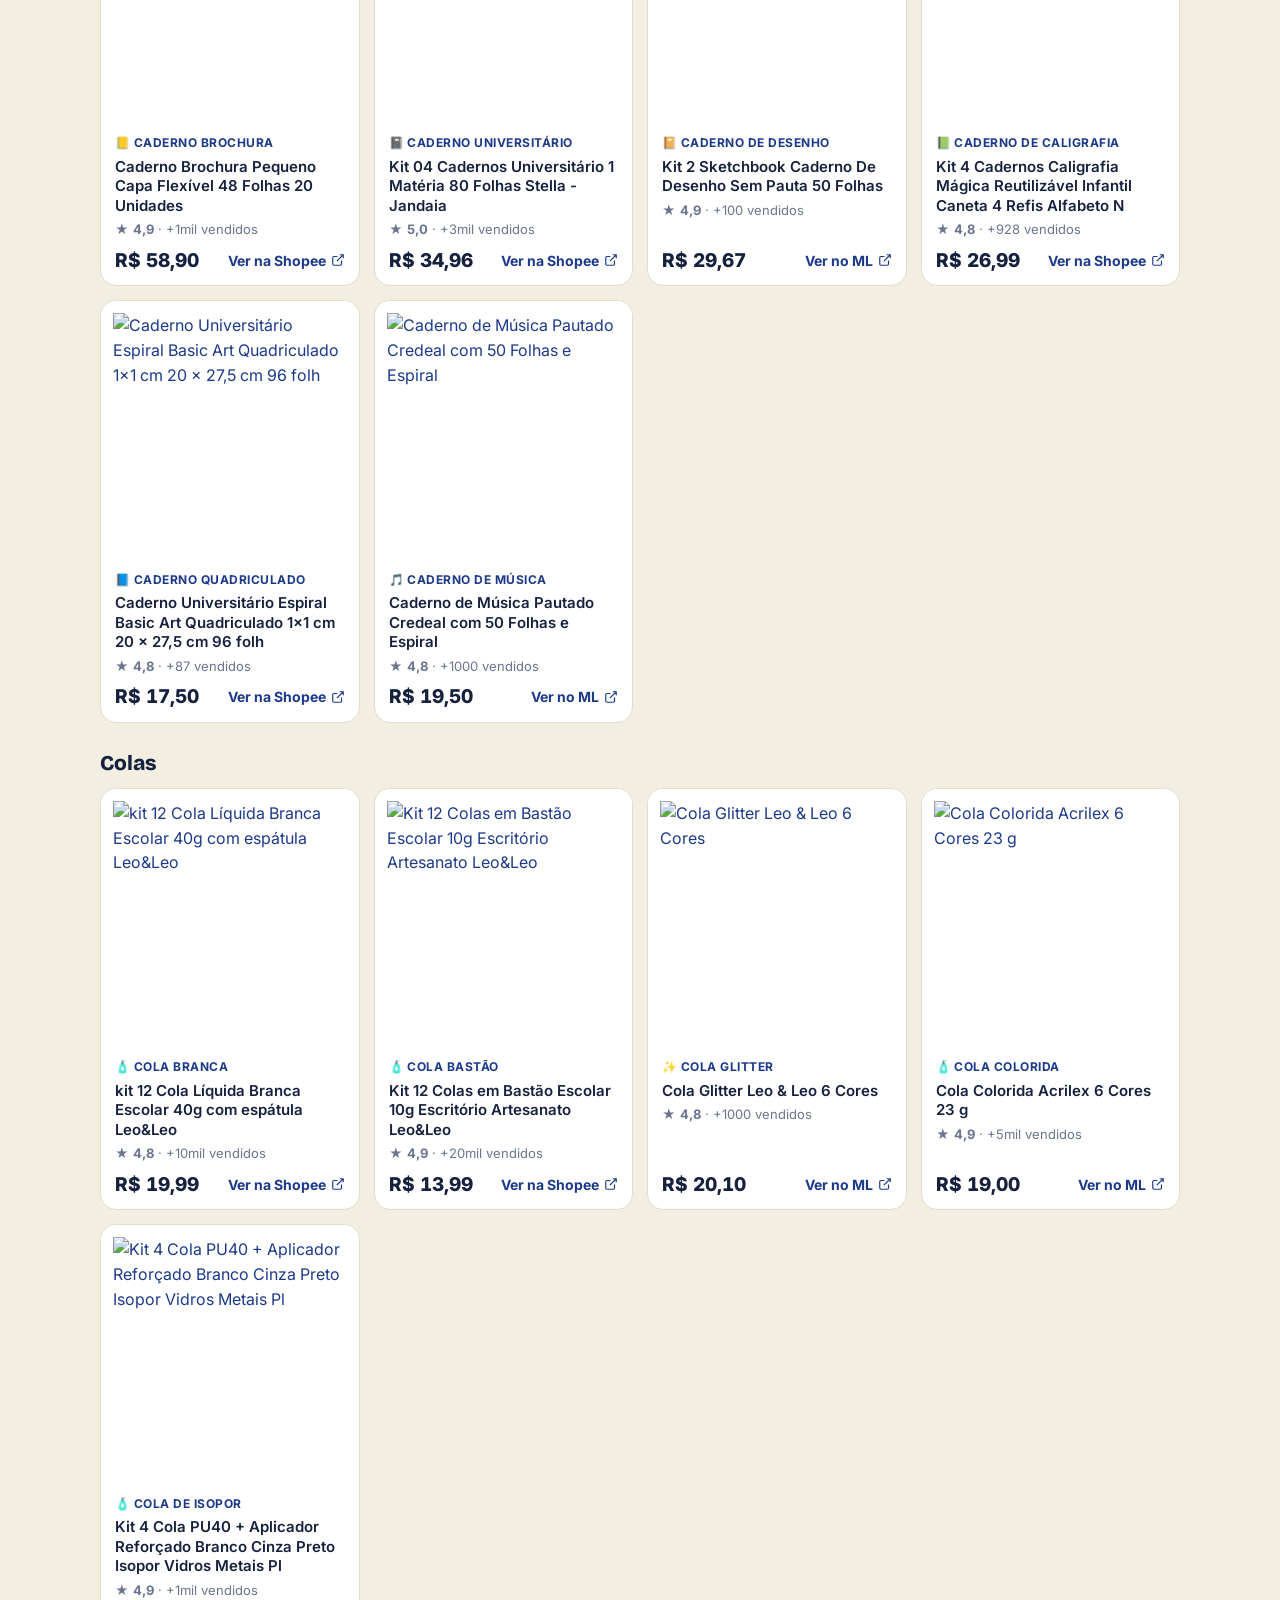
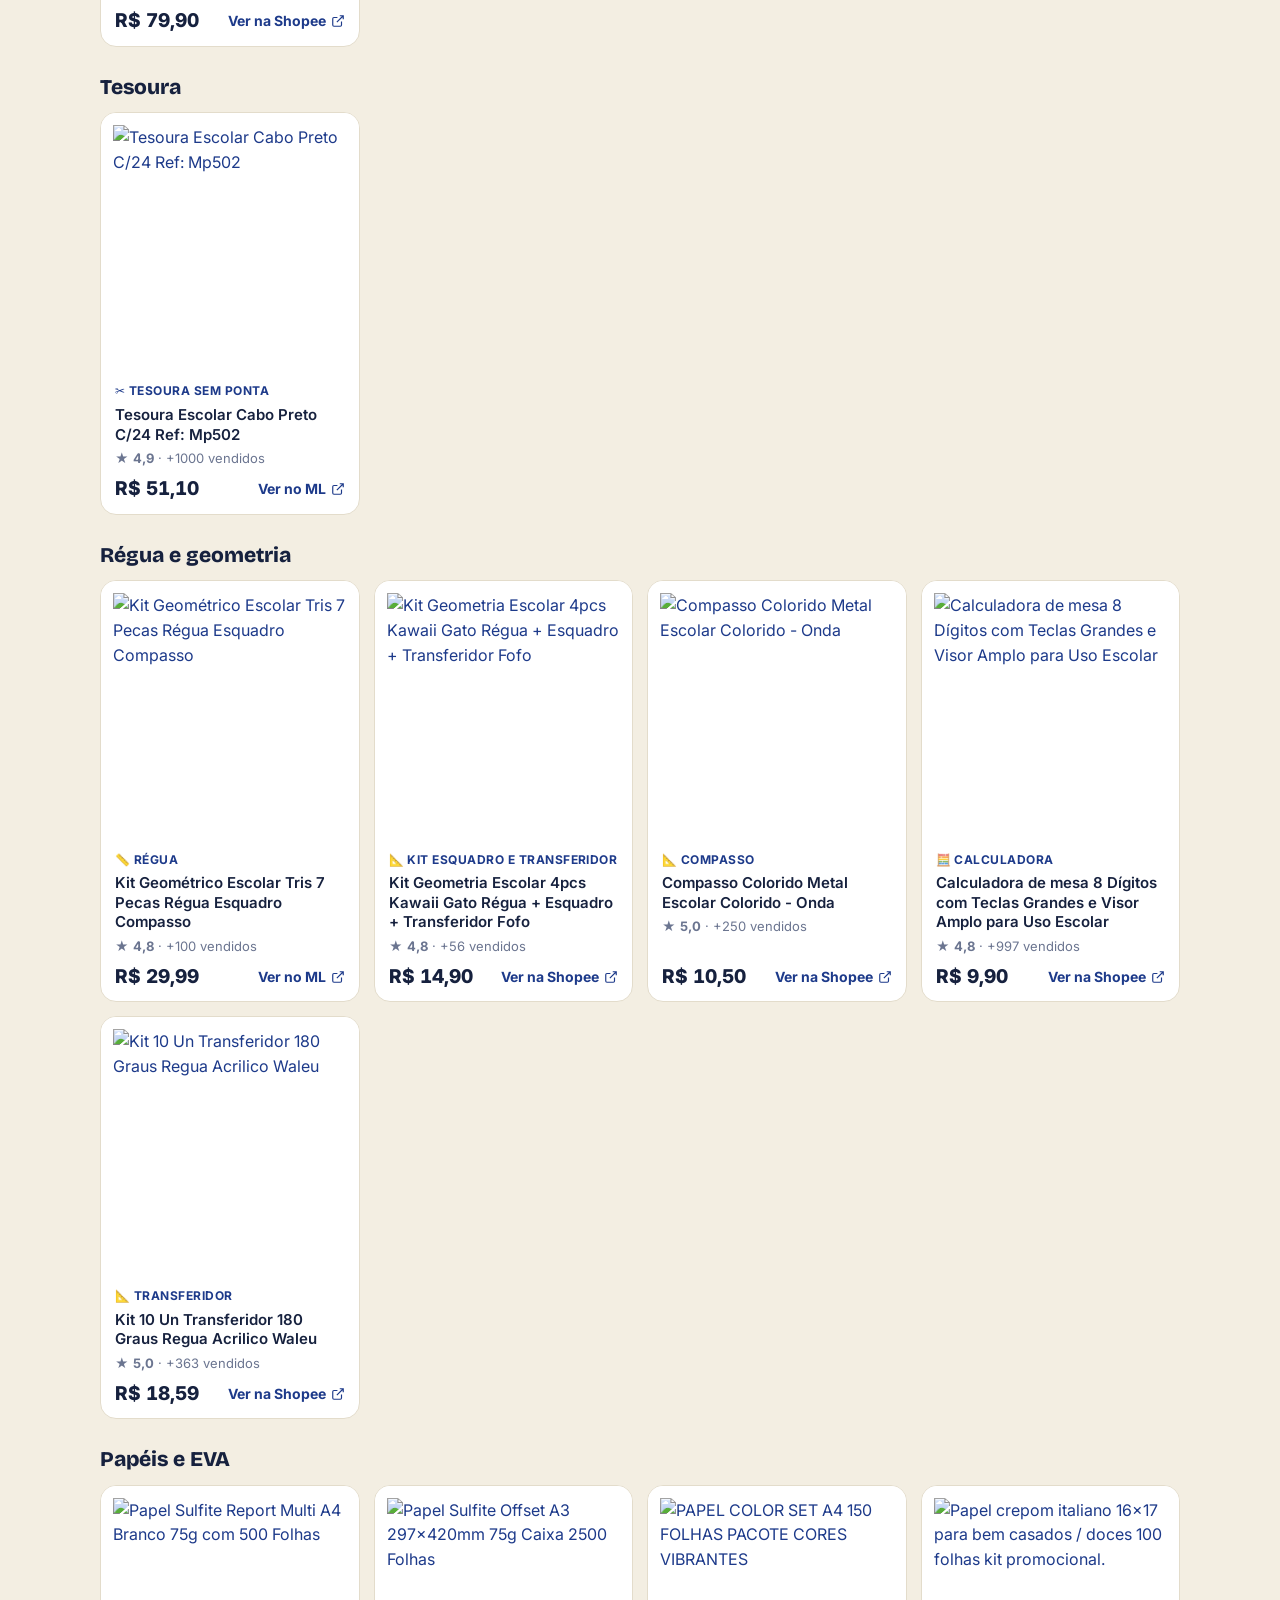
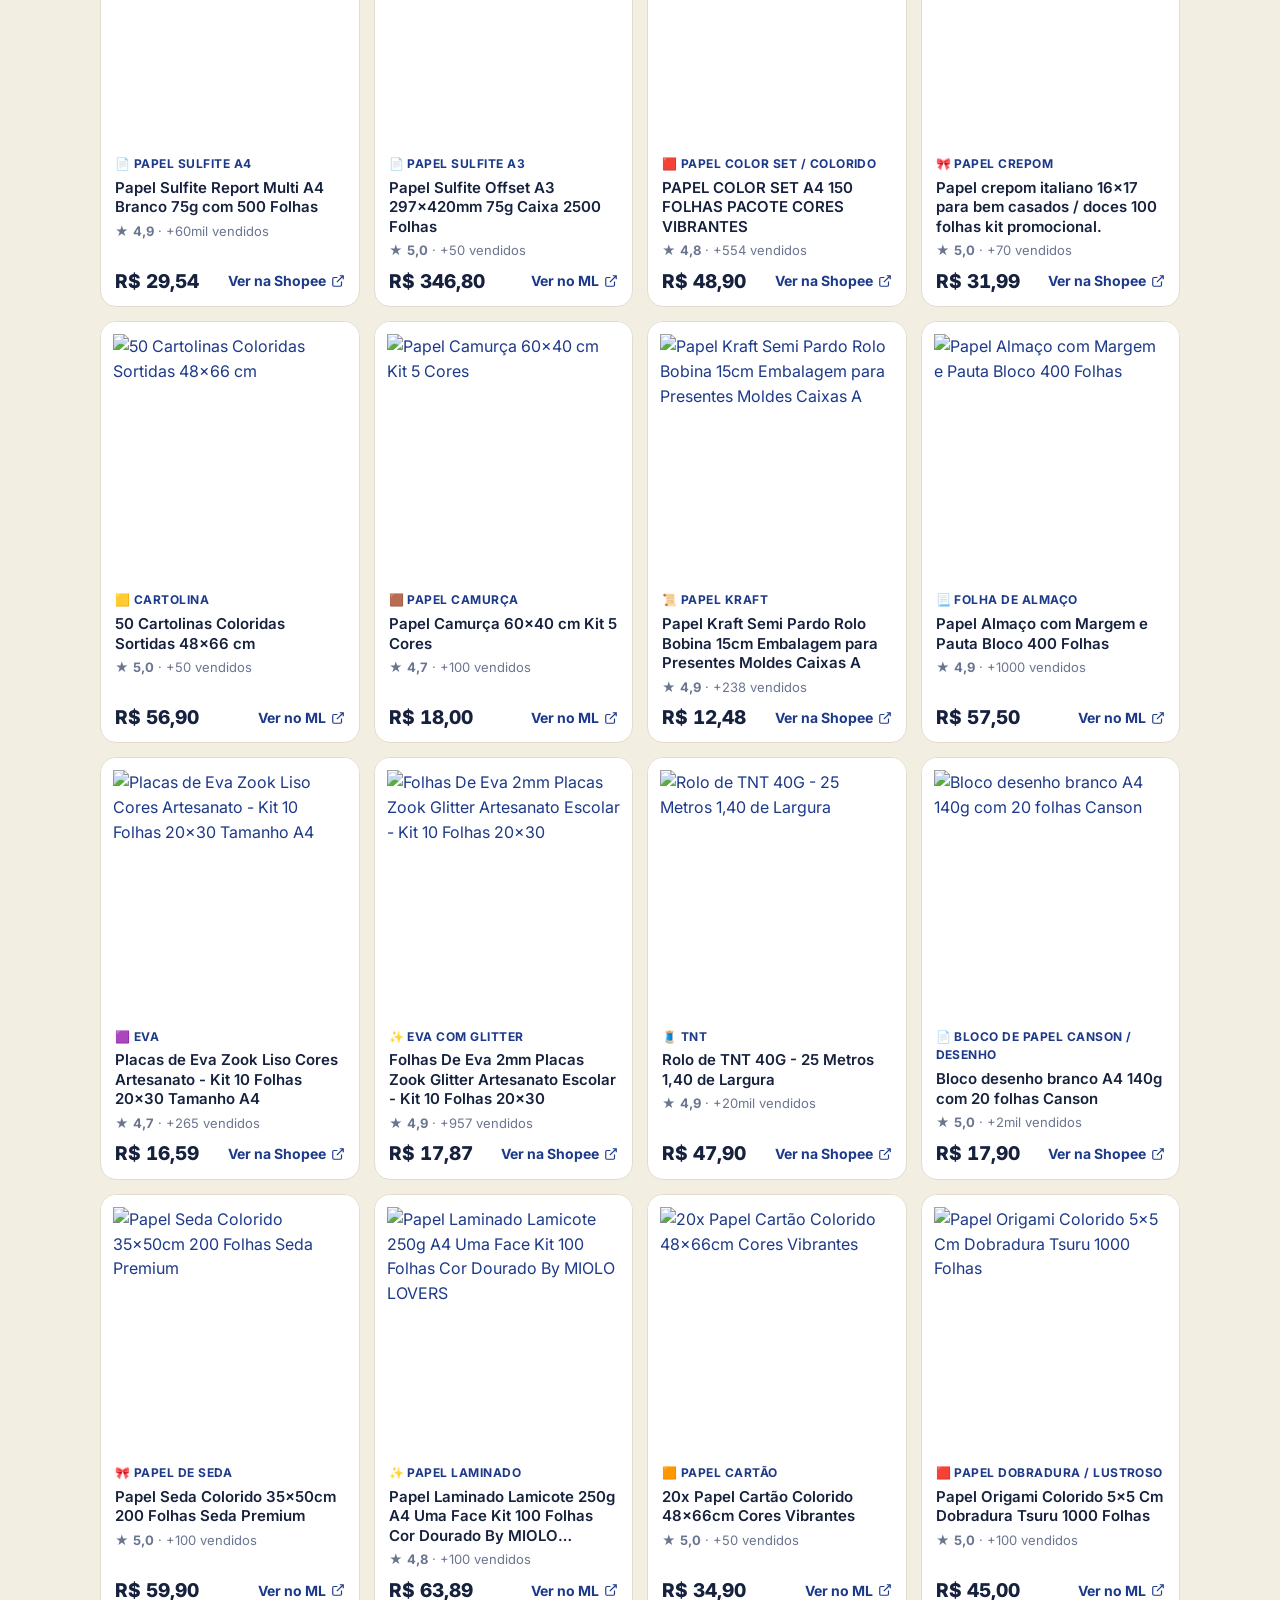
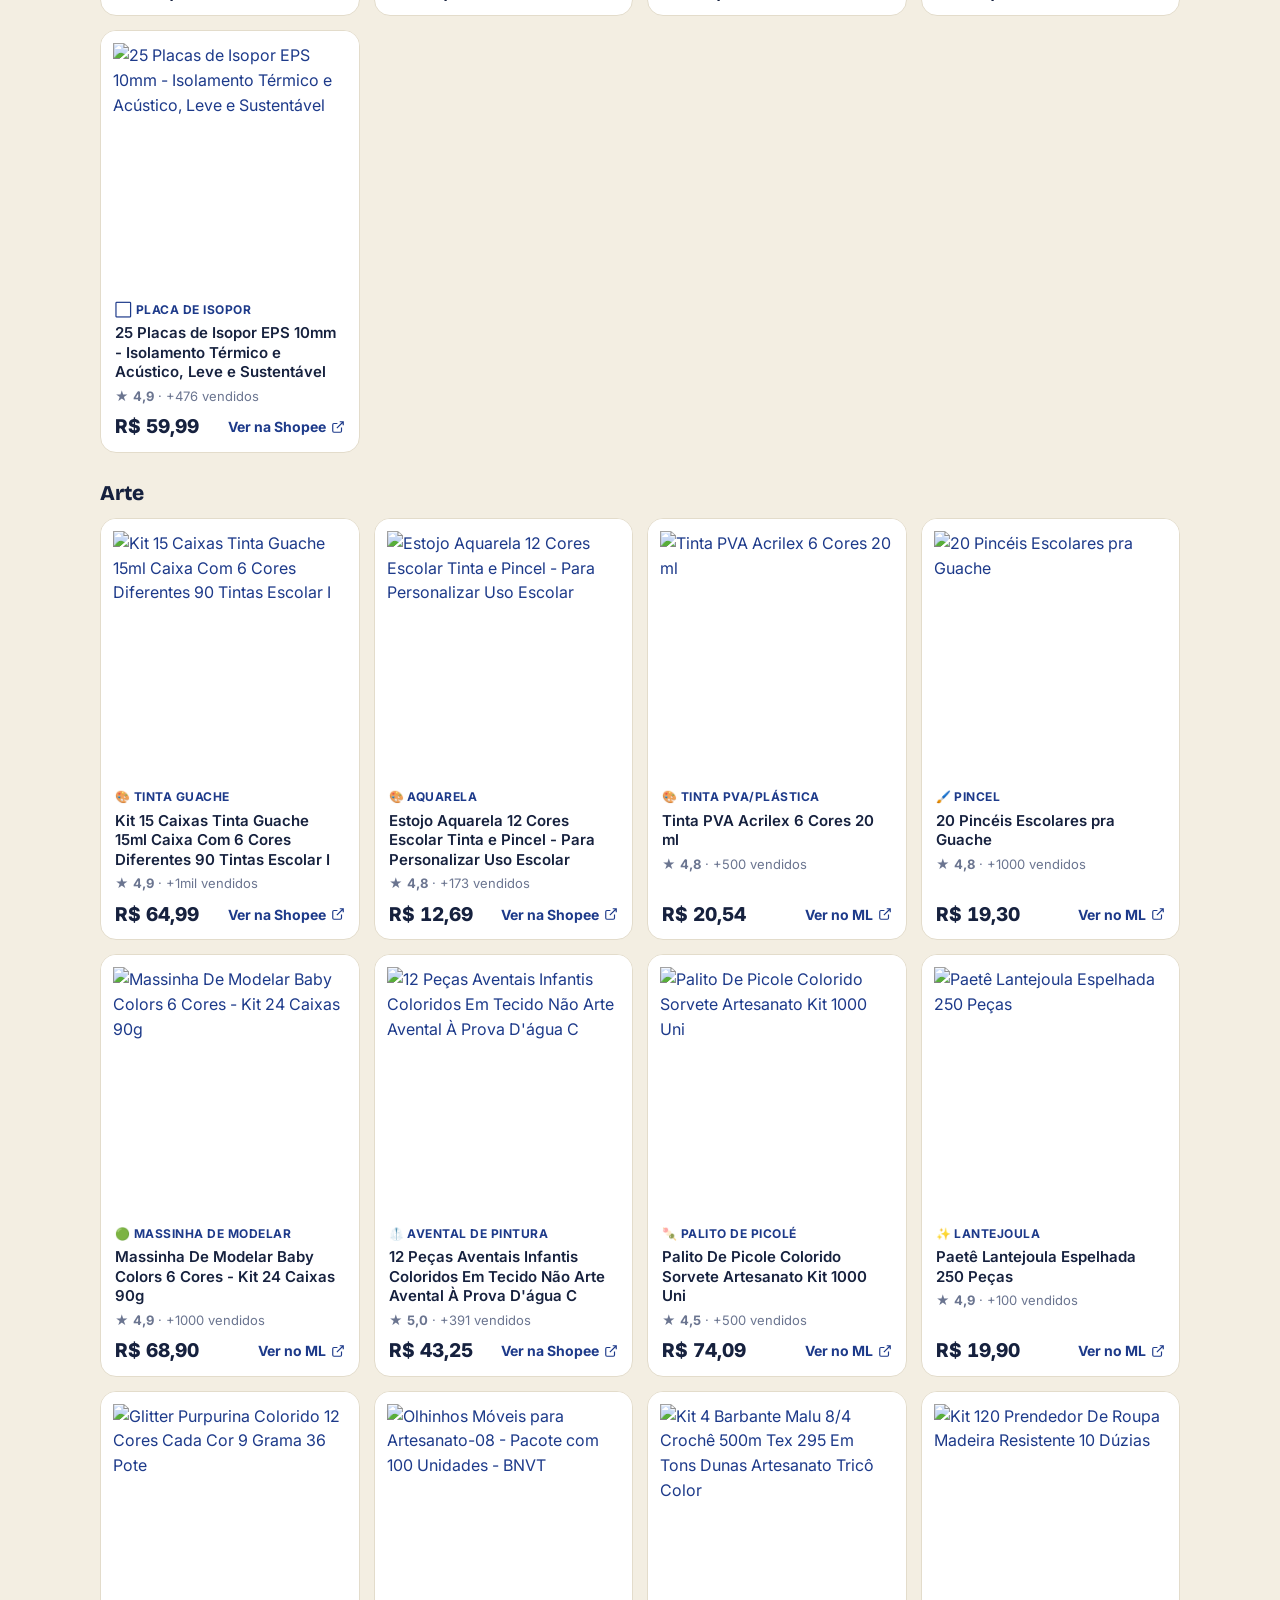
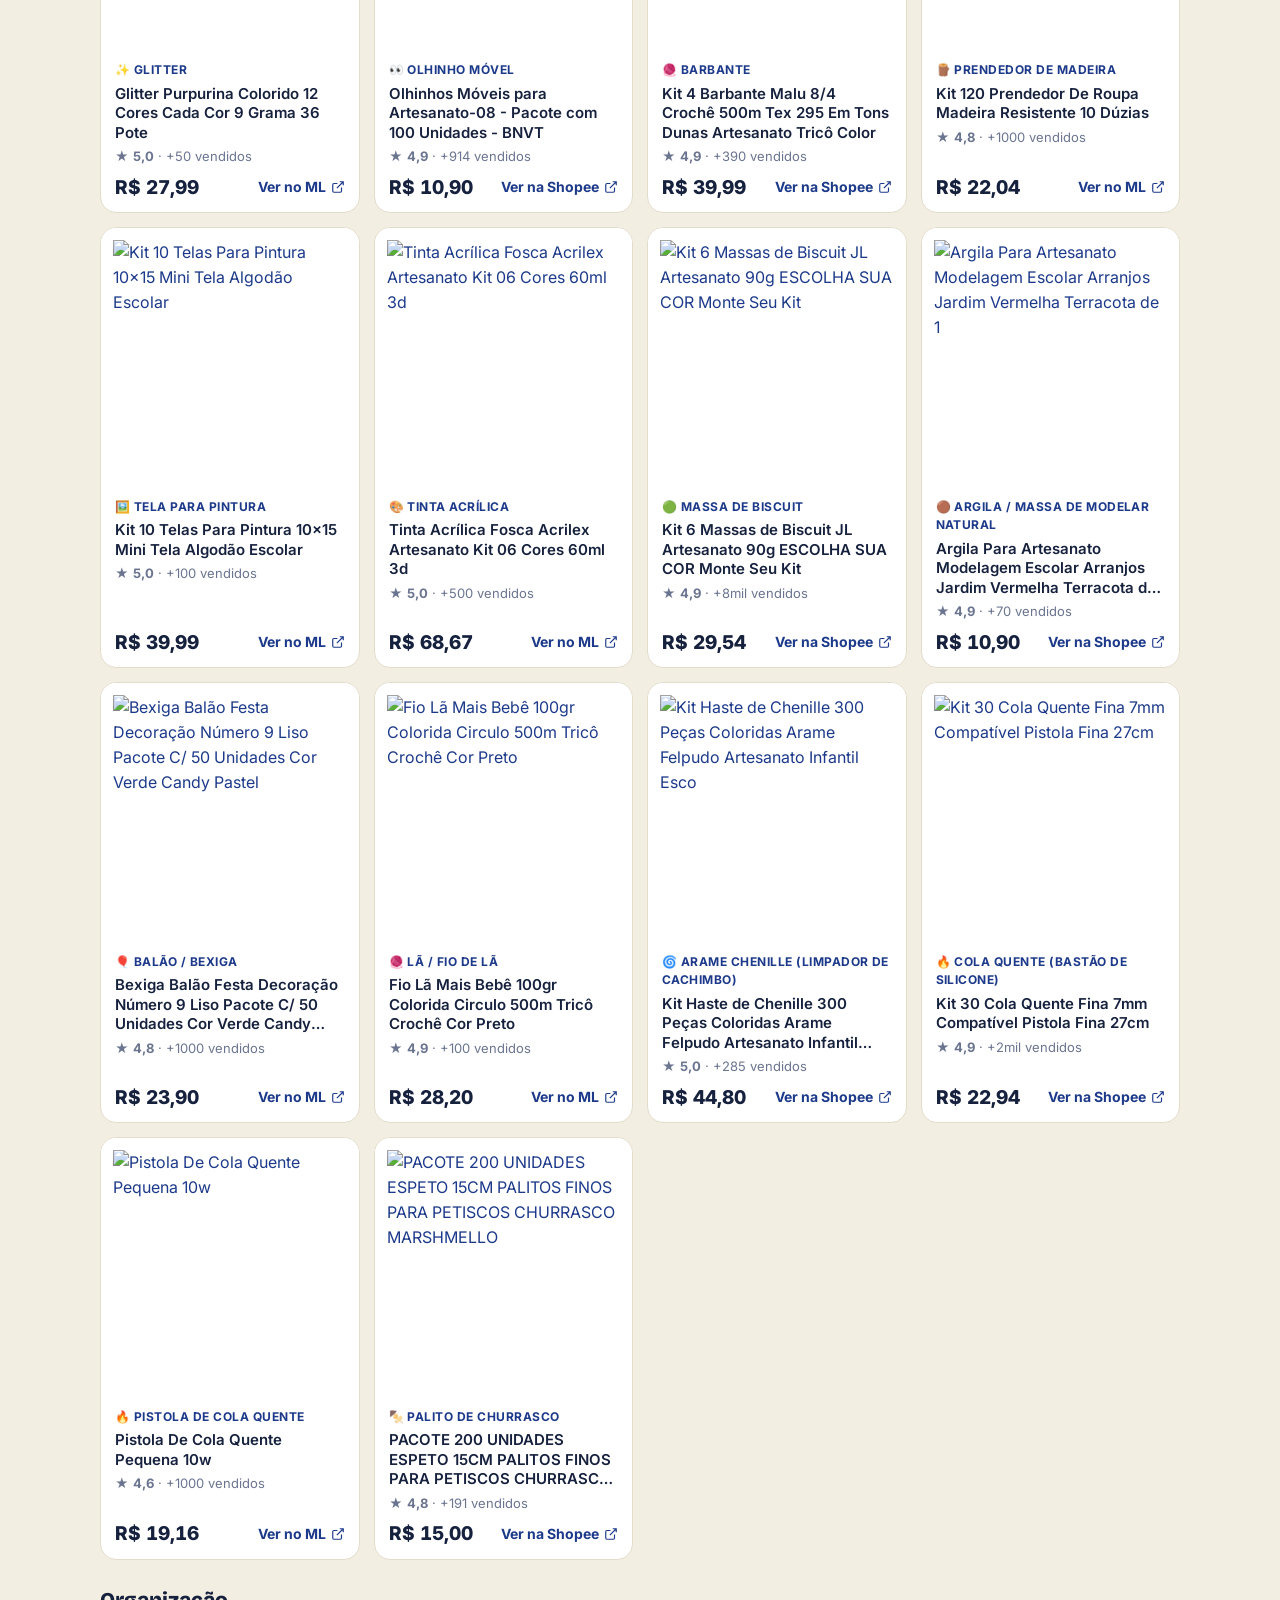
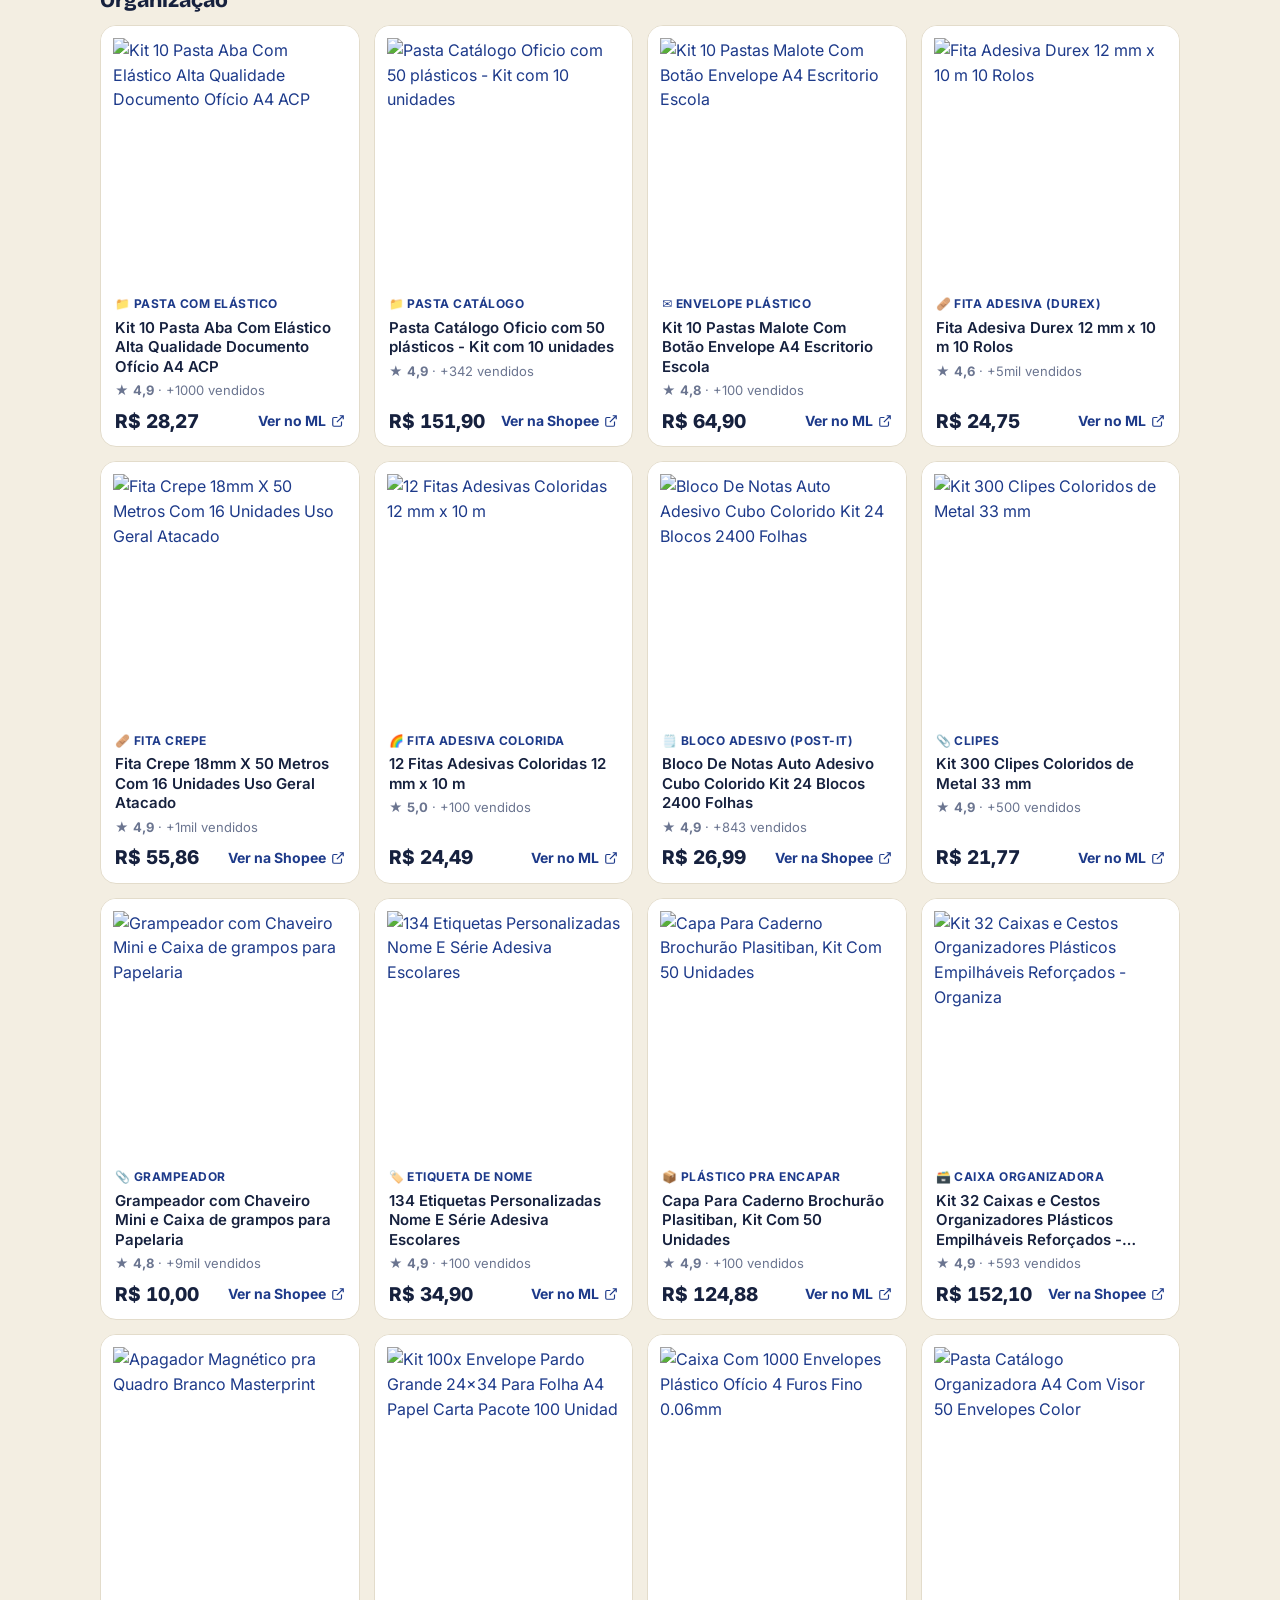
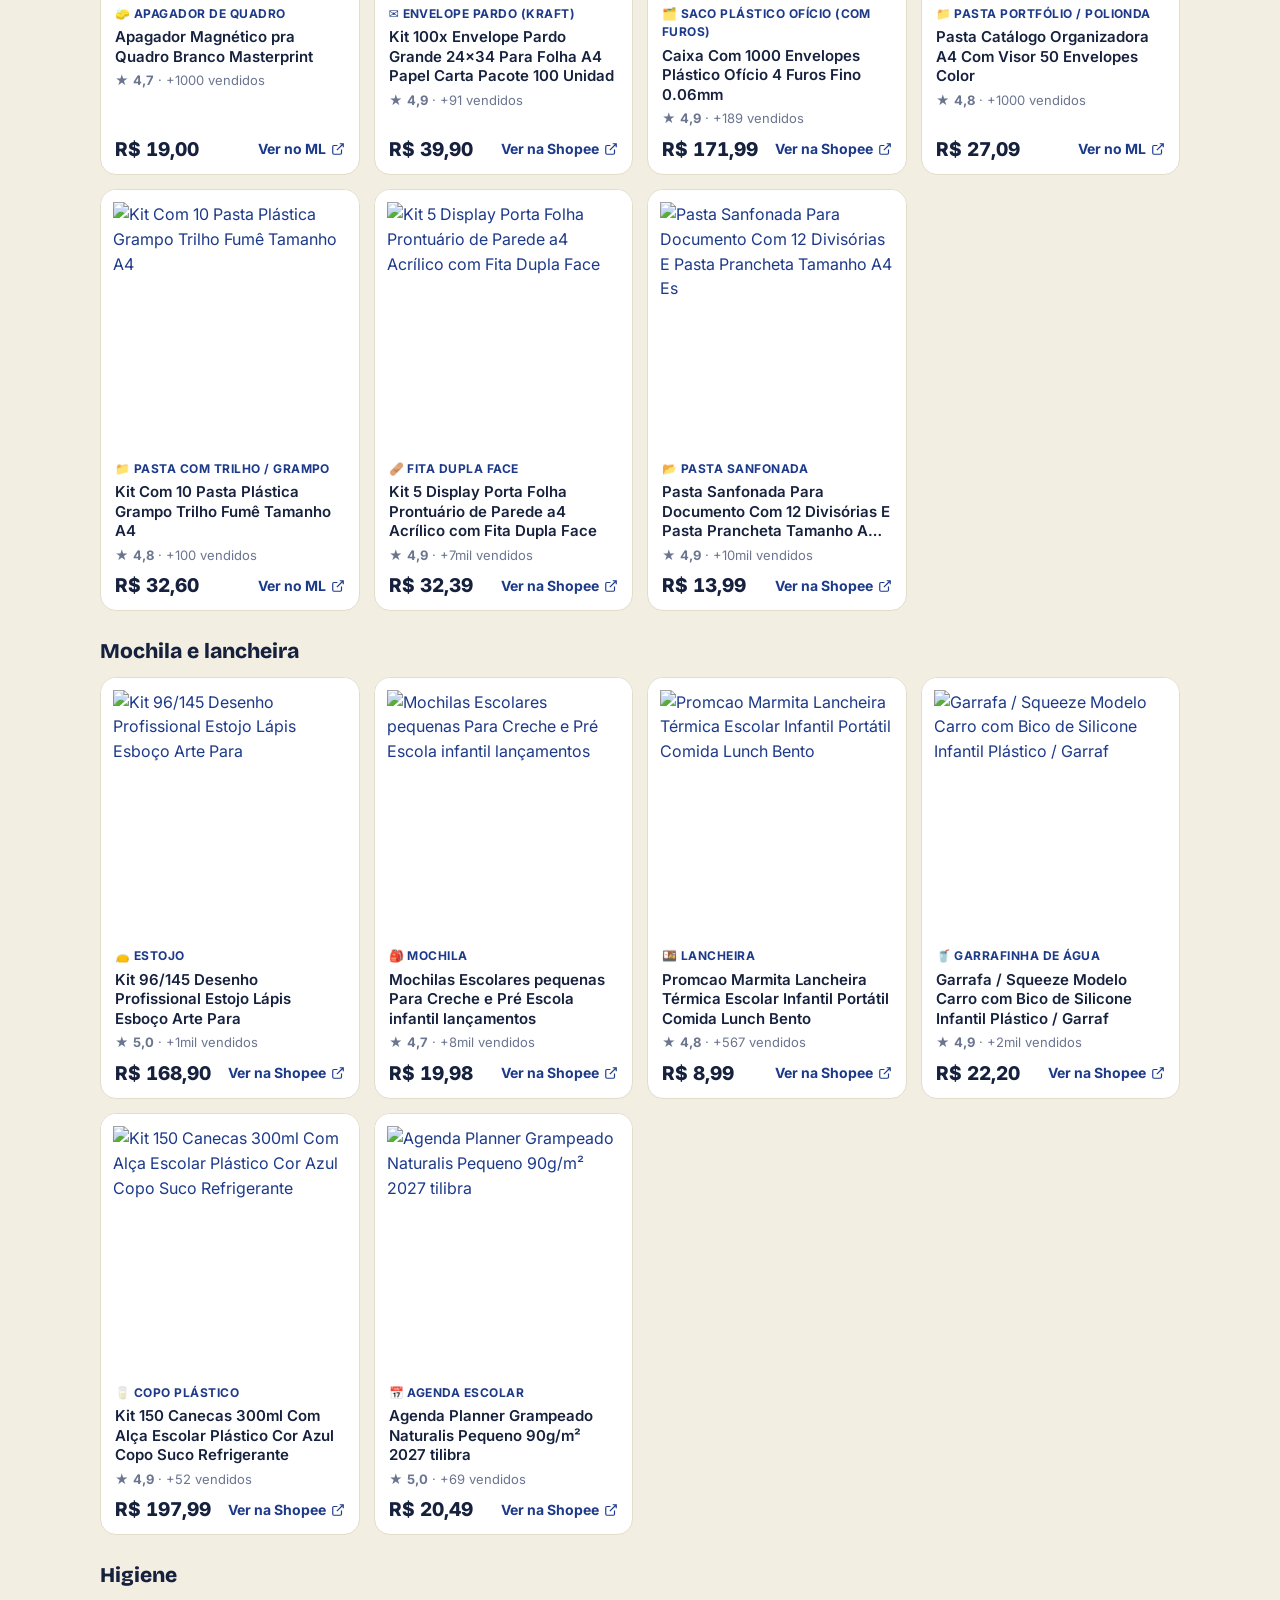
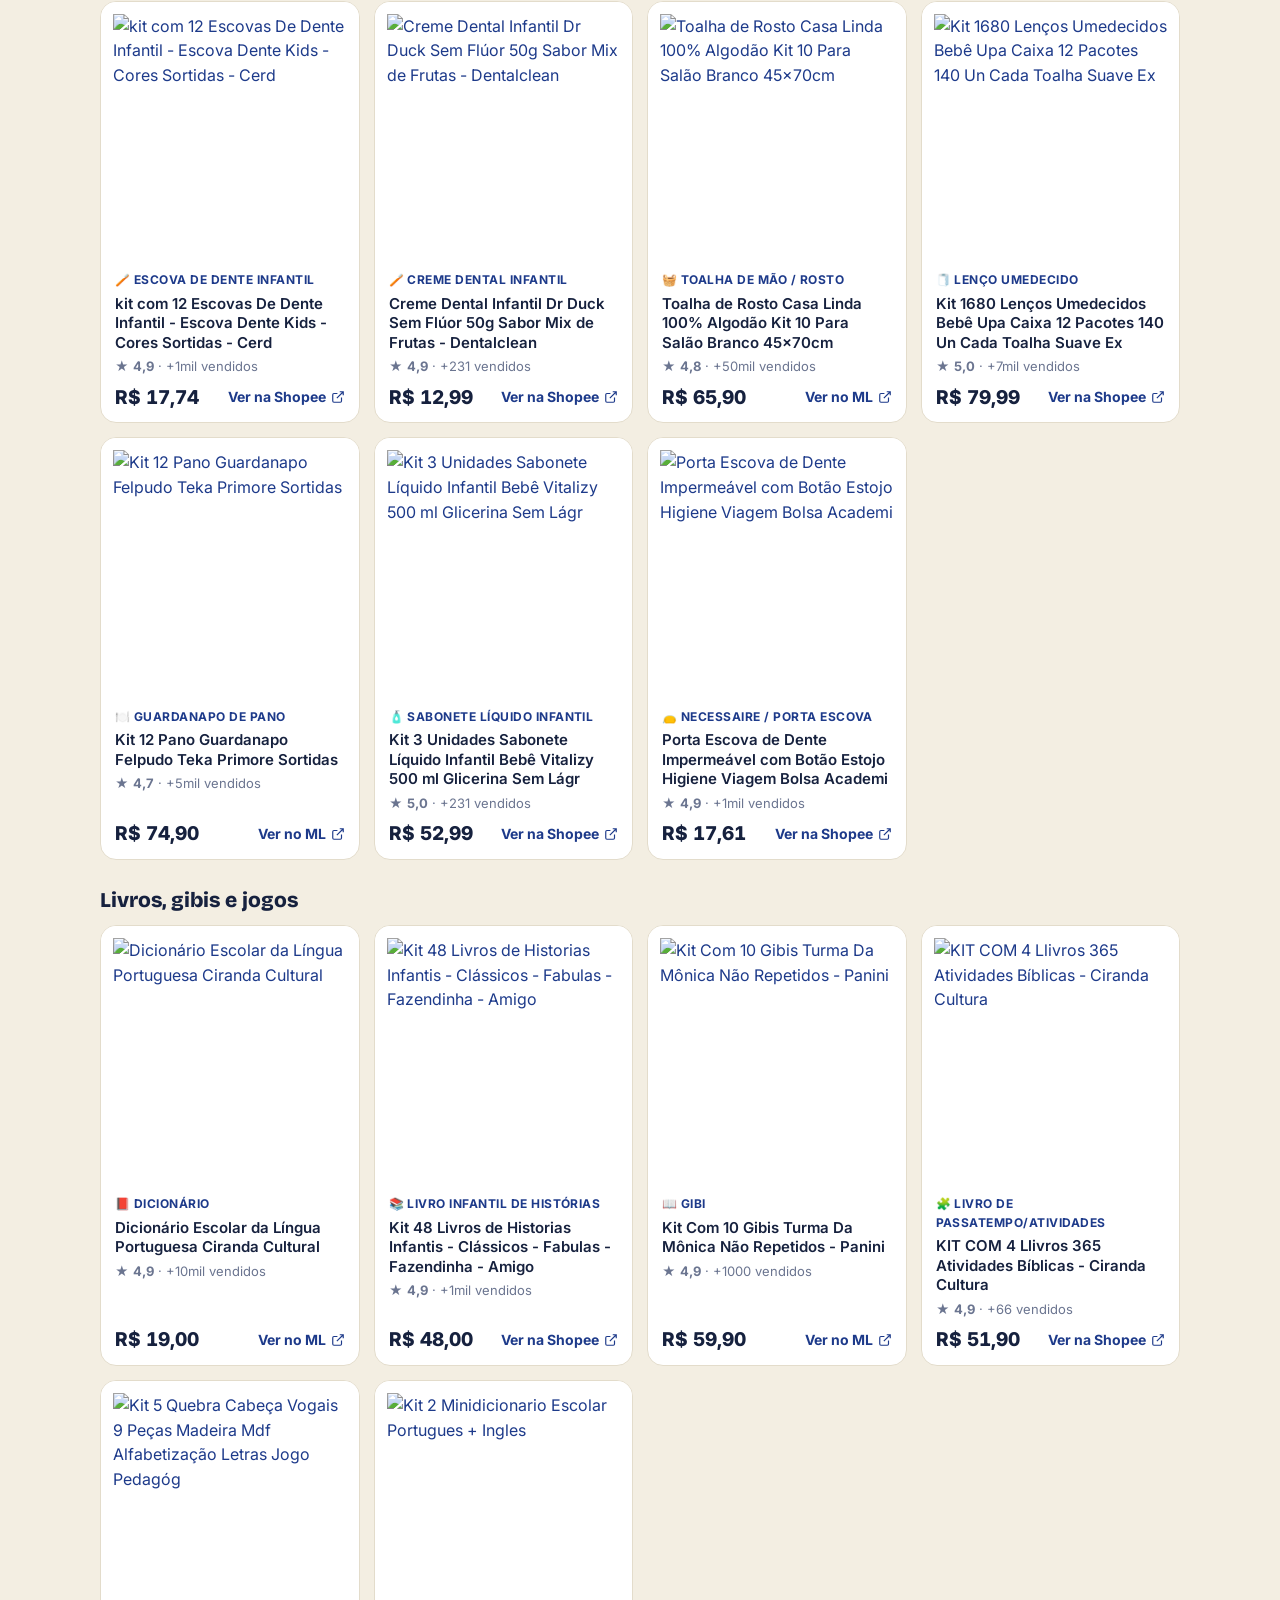
==== commit 54ebb0c3: "Cards: foto em caixa quadrada fixa e título em até 3 linhas, sem espaços vazios Co-Authored-By: Clau" ====
--- a/index.html
+++ b/index.html
@@ -20,7 +20,7 @@
 <link rel="preconnect" href="https://fonts.googleapis.com">
 <link rel="preconnect" href="https://fonts.gstatic.com" crossorigin>
 <link href="https://fonts.googleapis.com/css2?family=Bricolage+Grotesque:opsz,wght@12..96,700;12..96,800&family=Caveat:wght@600&family=Inter:wght@400;500;600;700;800&display=swap" rel="stylesheet">
-<link rel="stylesheet" href="/assets/style.css?v=4">
+<link rel="stylesheet" href="/assets/style.css?v=8">
 <script>
 !function(f,b,e,v,n,t,s){if(f.fbq)return;n=f.fbq=function(){n.callMethod?n.callMethod.apply(n,arguments):n.queue.push(arguments)};if(!f._fbq)f._fbq=n;n.push=n;n.loaded=!0;n.version='2.0';n.queue=[];t=b.createElement(e);t.async=!0;t.src=v;s=b.getElementsByTagName(e)[0];s.parentNode.insertBefore(t,s)}(window,document,'script','https://connect.facebook.net/en_US/fbevents.js');
 fbq('init','1896450861799386');fbq('track','PageView');
@@ -1111,8 +1111,8 @@
   <p>Material Escolar do Rafa © 2026 · Uma página do <b>Oferta do Rafa</b>. Indicamos produtos vendidos no Mercado Livre; ao comprar pelos nossos links podemos receber uma comissão, sem custo extra pra você. Preços e estoque mudam todo dia: o valor final é o do Mercado Livre.</p>
   <a href="#enviar-lista">Mandar lista</a> · <a href="#catalogo">Produtos</a> · <a href="/privacidade.html">Política de privacidade</a>
 </div></footer>
-<script src="/produtos.js?v=4"></script>
-<script src="/assets/app.js?v=4"></script>
-<script src="/assets/lista.js?v=4"></script>
+<script src="/produtos.js?v=8"></script>
+<script src="/assets/app.js?v=8"></script>
+<script src="/assets/lista.js?v=8"></script>
 </body>
 </html>
--- a/assets/style.css
+++ b/assets/style.css
@@ -124,11 +124,11 @@
 .cat-title{font:800 21px/1.2 var(--tit);margin:28px 0 12px}
 .grid{display:grid;grid-template-columns:repeat(auto-fill,minmax(210px,1fr));gap:14px}
 .card{background:#fff;border-radius:var(--r);border:1px solid var(--linha);overflow:hidden;display:flex;flex-direction:column}
-.card .foto{display:block;aspect-ratio:1;background:#fff;padding:12px}
-.card .foto img{width:100%;height:100%;object-fit:contain}
+.card .foto{display:block;position:relative;aspect-ratio:1/1;overflow:hidden;background:#fff}
+.card .foto img{position:absolute;inset:12px;width:calc(100% - 24px);height:calc(100% - 24px);object-fit:contain}
 .card .corpo{padding:12px 14px 14px;display:flex;flex-direction:column;flex:1}
 .card .cat{margin:0;font-size:12px;font-weight:700;color:var(--azul);text-transform:uppercase;letter-spacing:.04em}
-.card h3{margin:4px 0;font-size:15px;line-height:1.3;font-weight:600}
+.card h3{margin:4px 0;font-size:15px;line-height:1.3;font-weight:600;display:-webkit-box;-webkit-line-clamp:3;-webkit-box-orient:vertical;overflow:hidden}
 .card h3 a{color:var(--tinta);text-decoration:none}
 .aval{margin:0;font-size:13px;color:var(--tinta3)}
 .card .linha{margin-top:auto;padding-top:10px;display:flex;align-items:center;justify-content:space-between;gap:8px}
